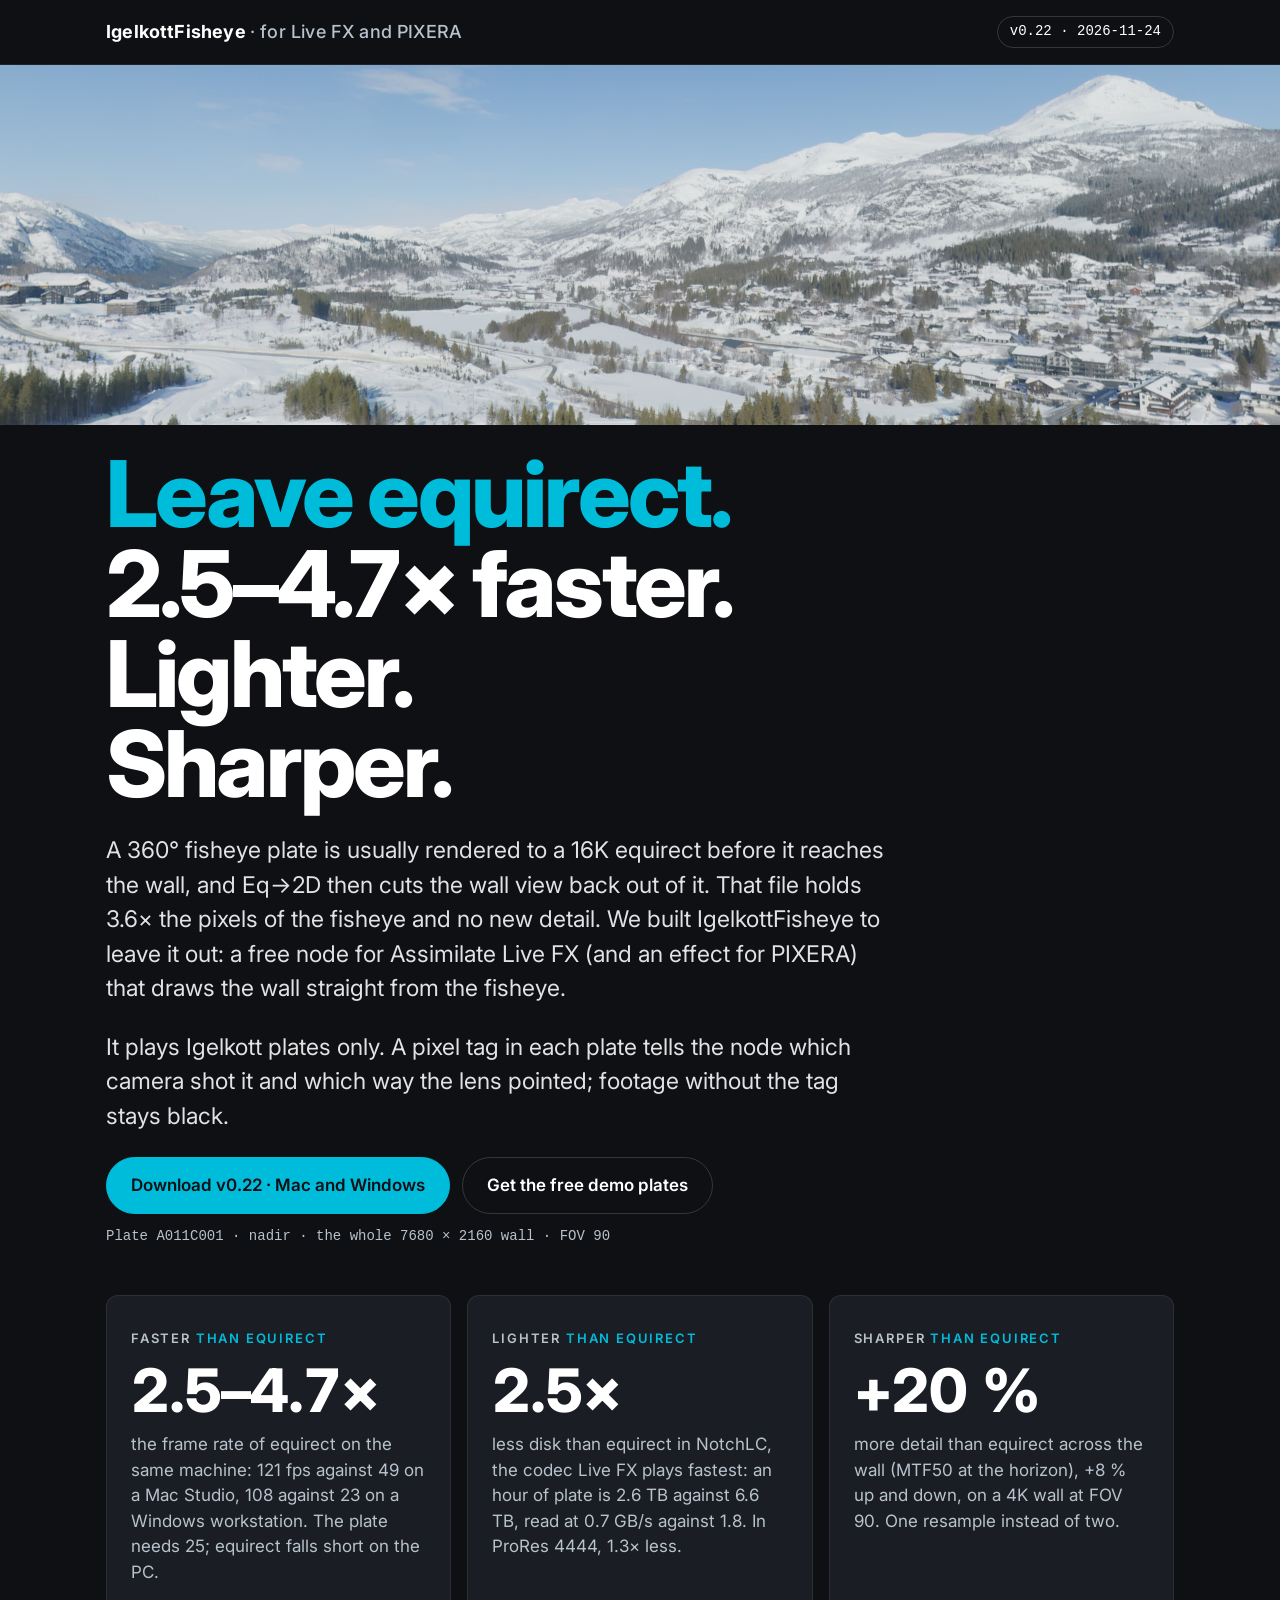
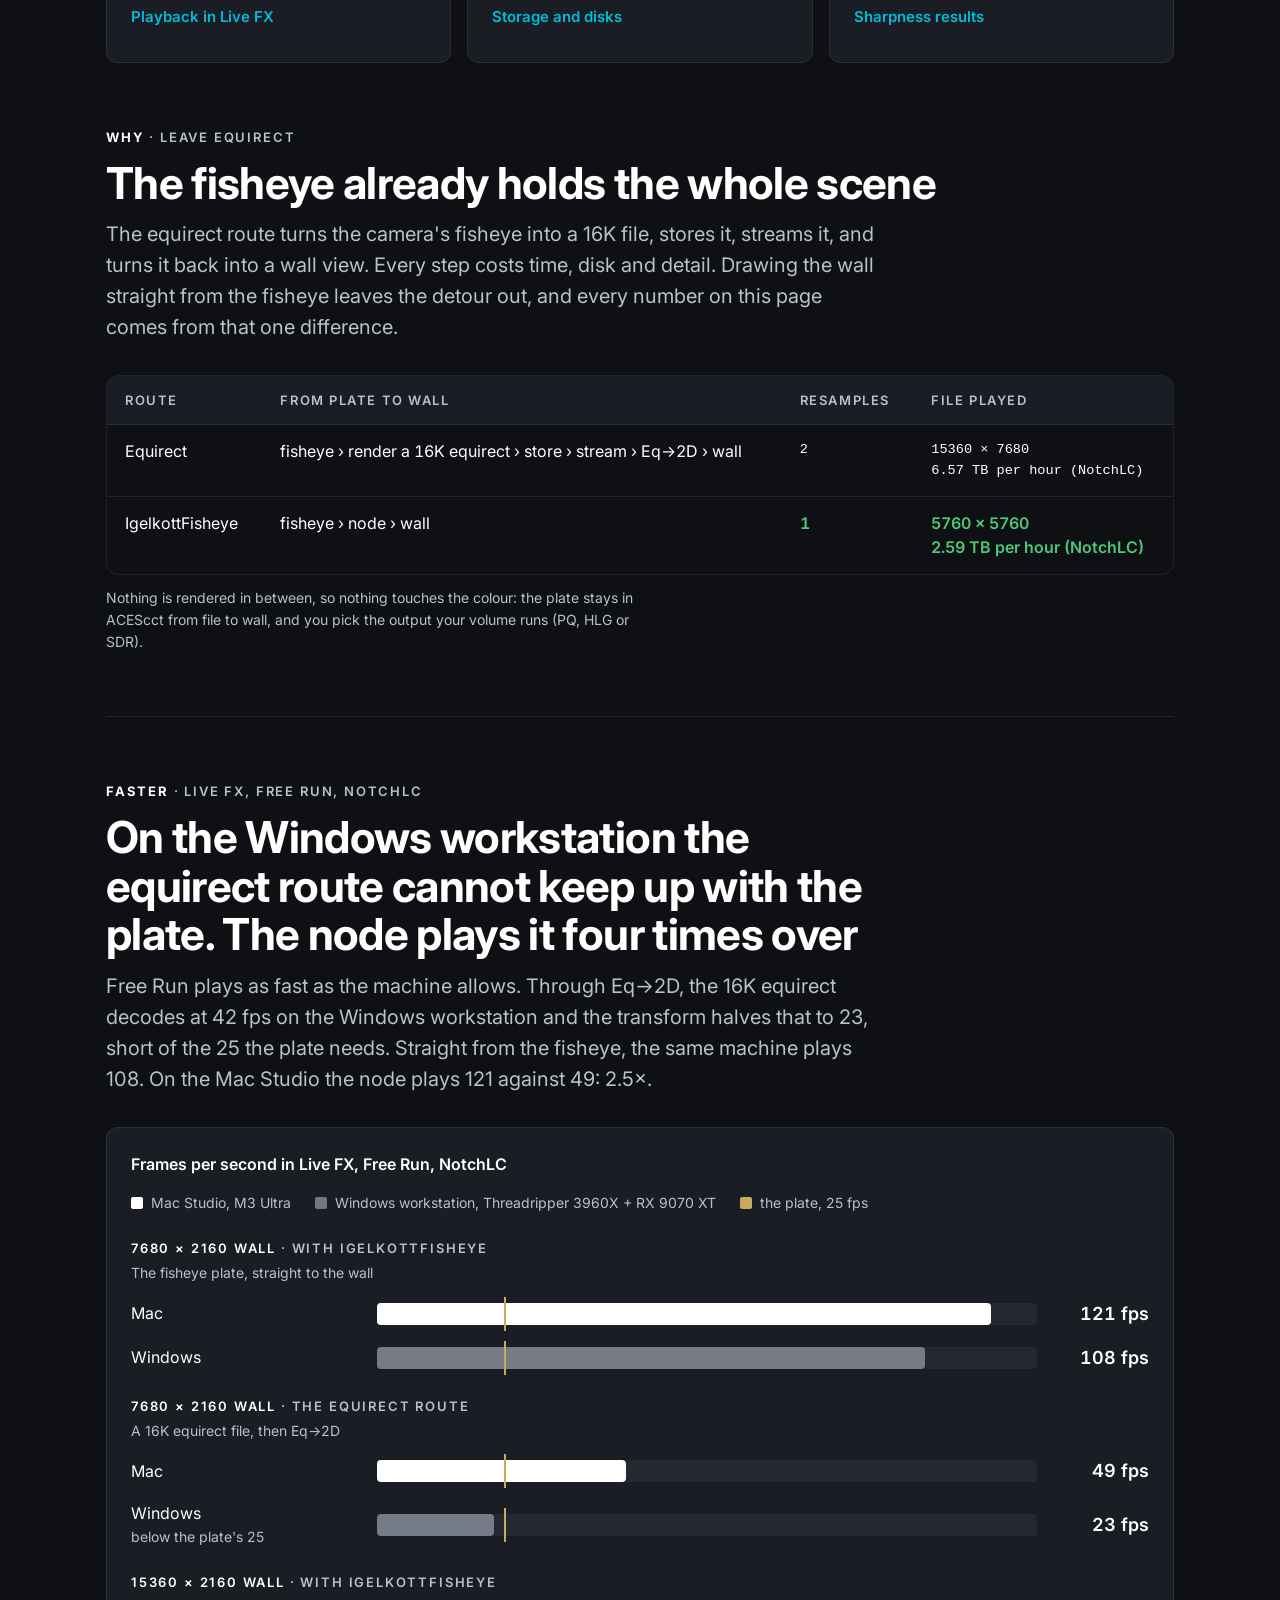
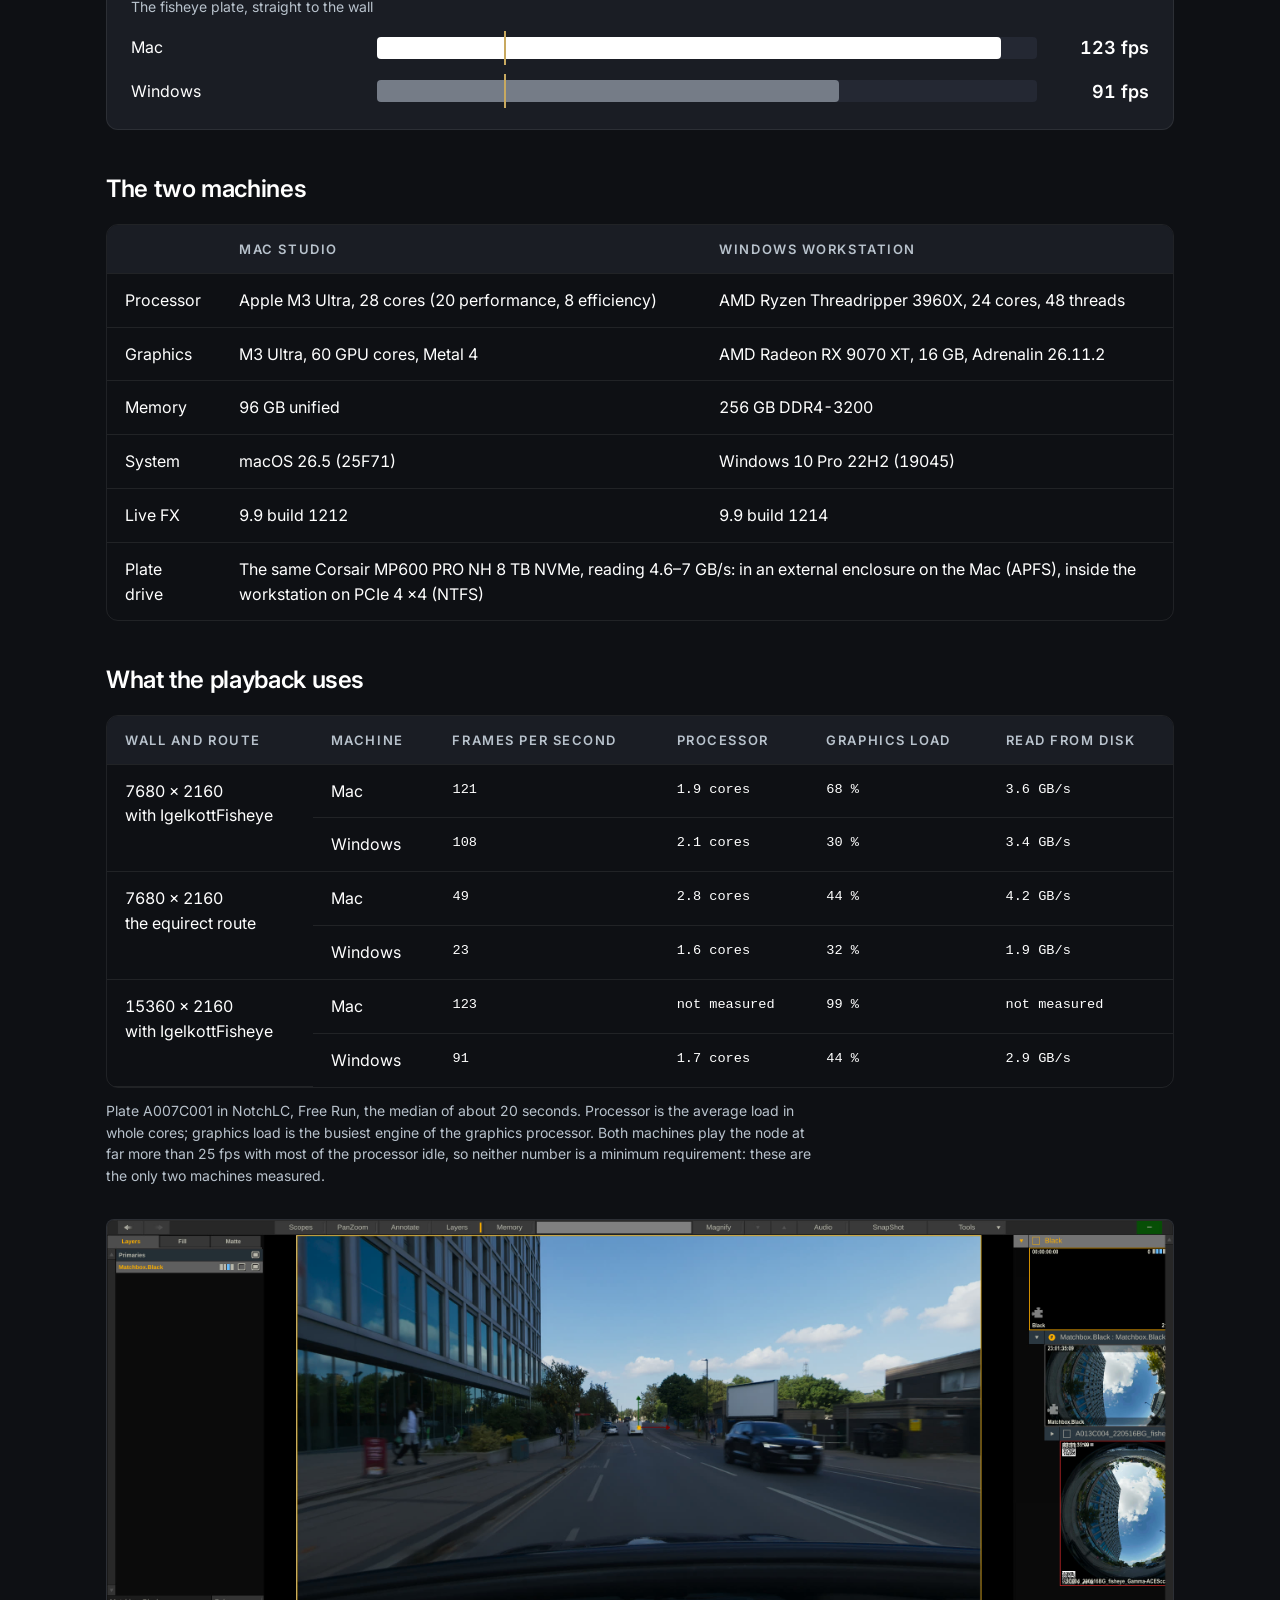
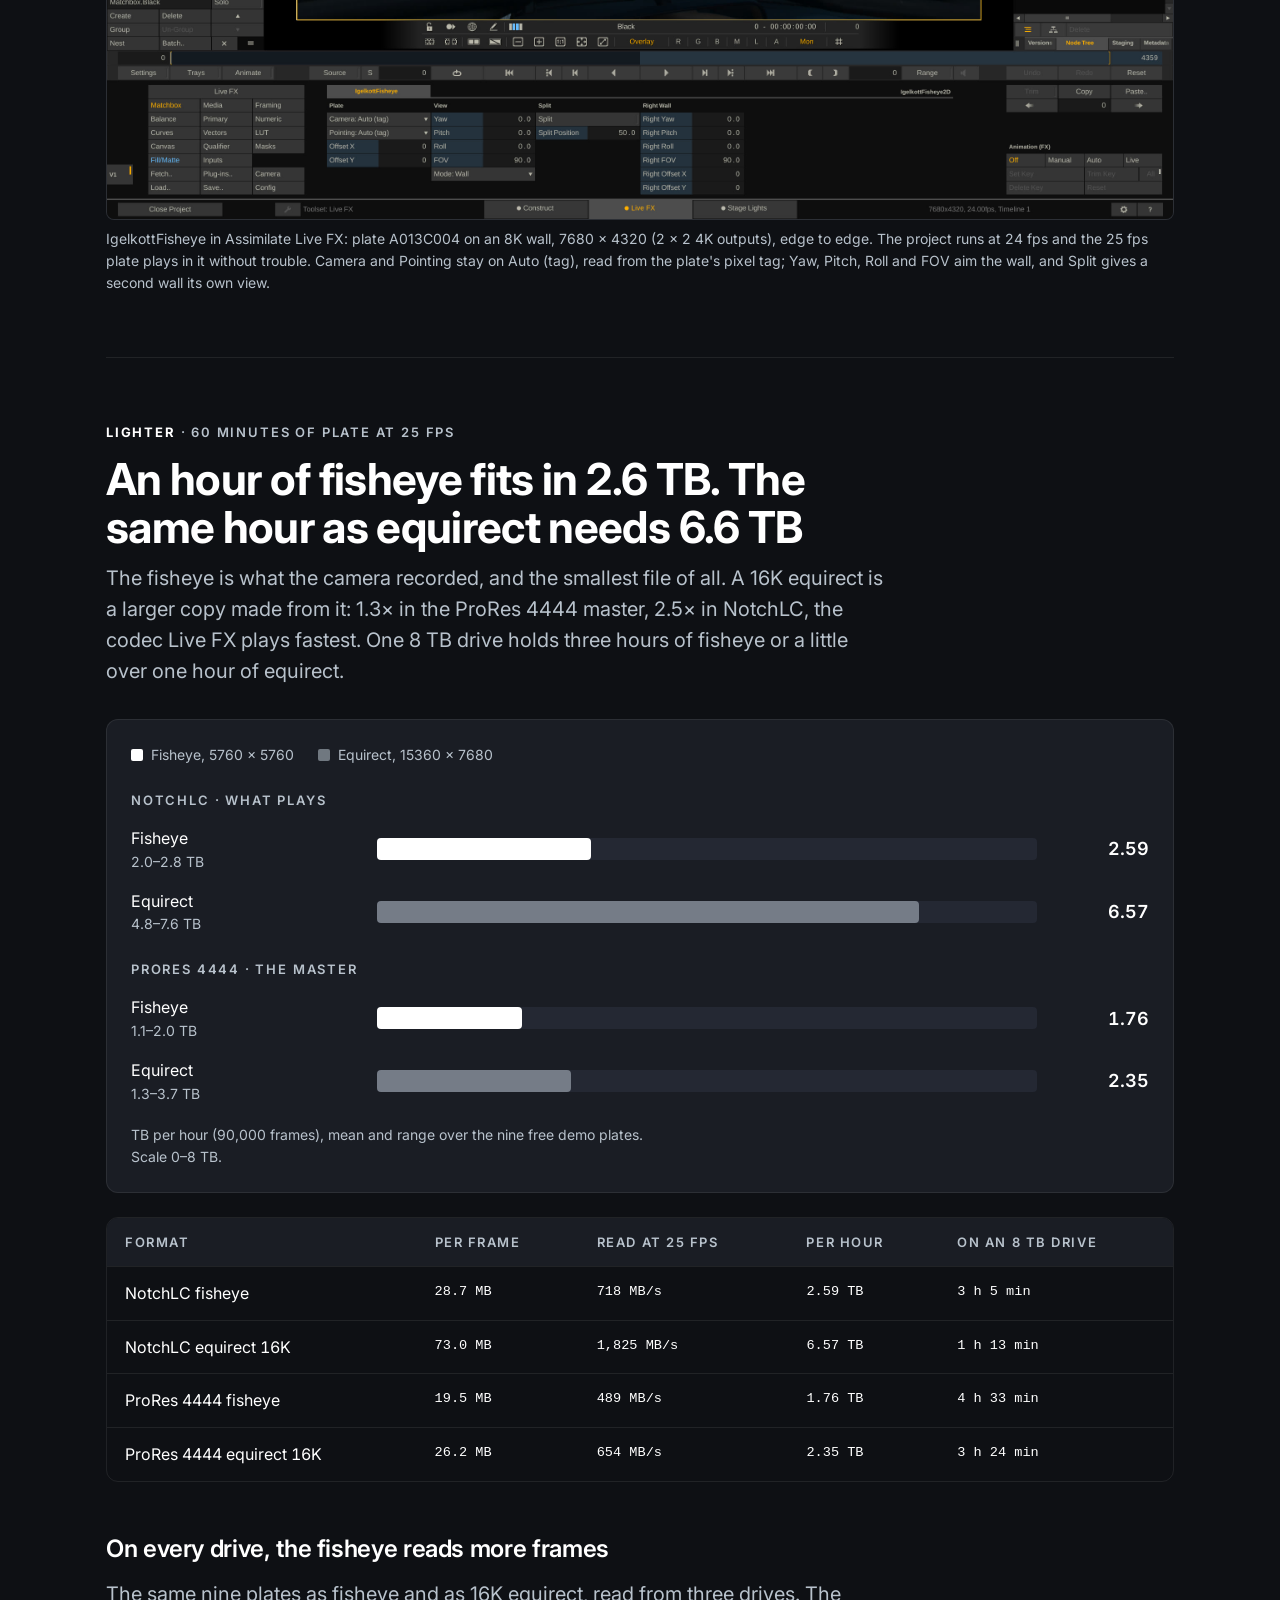
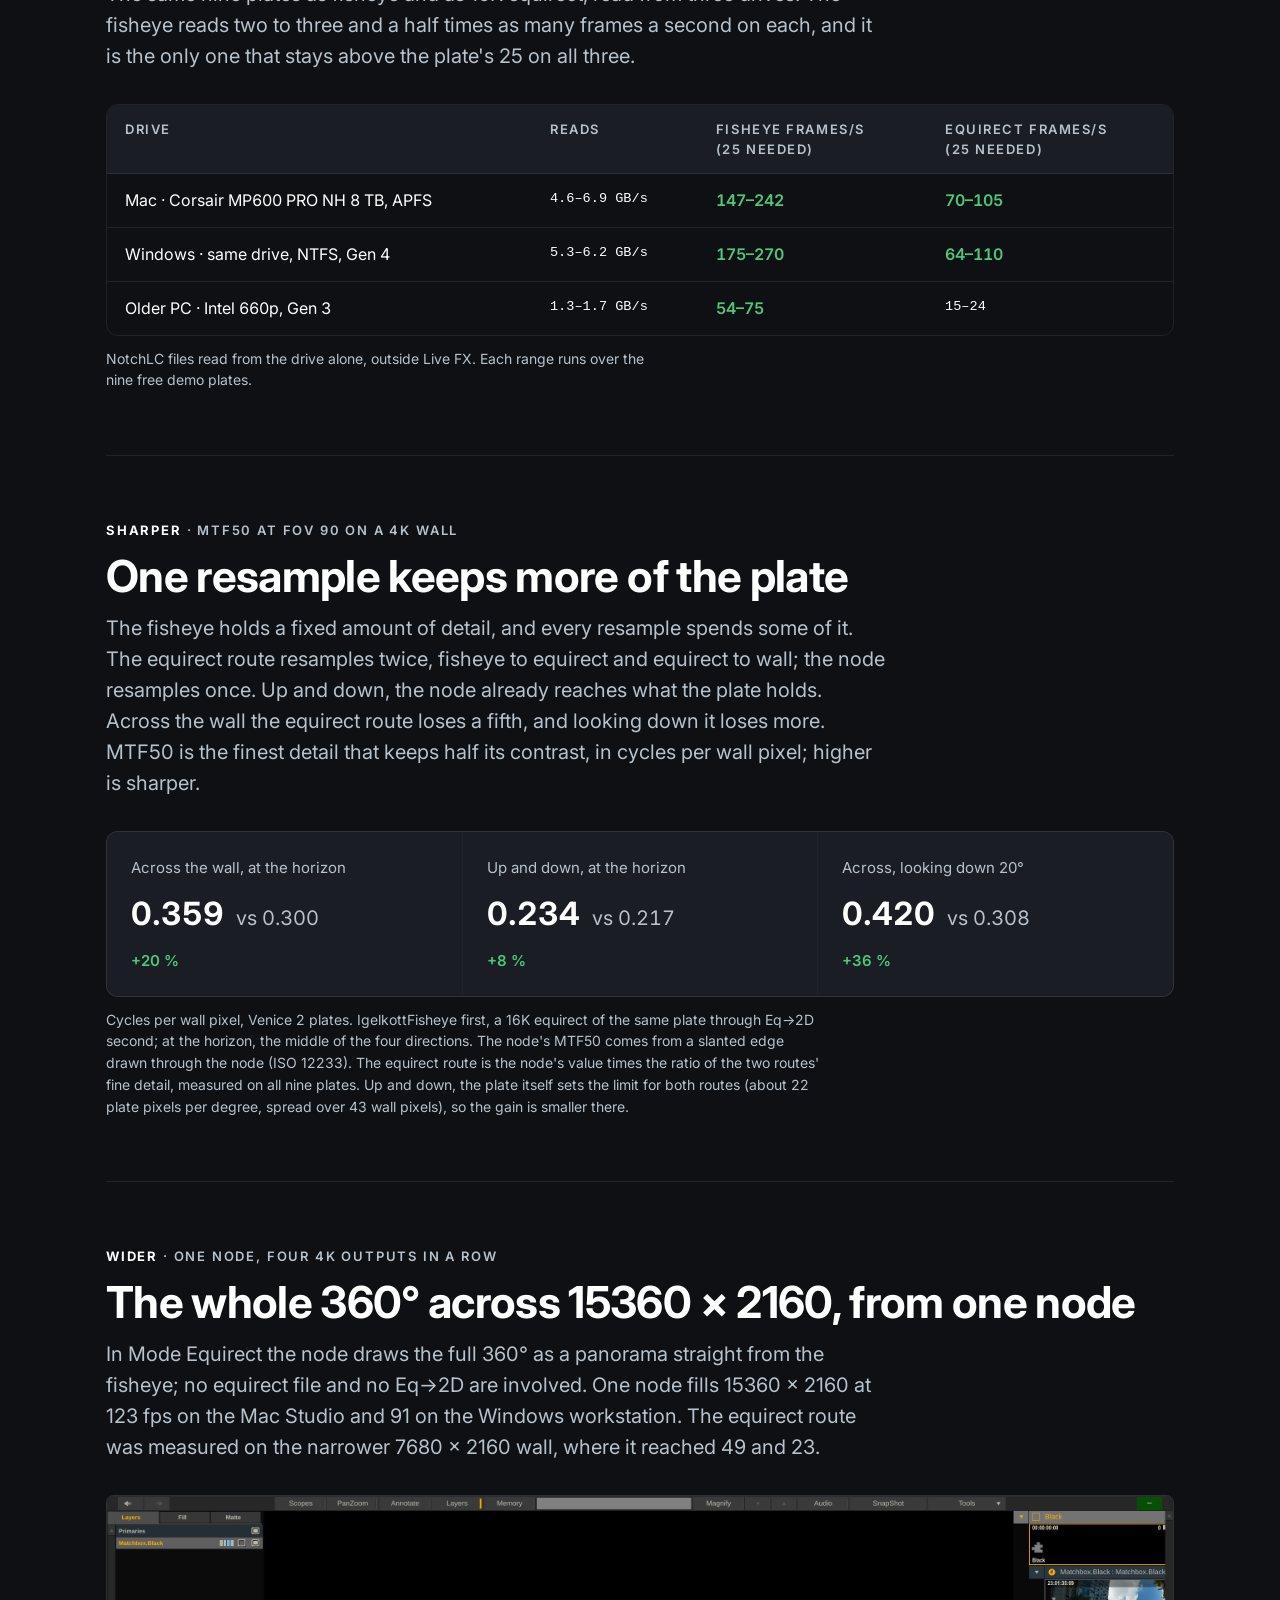
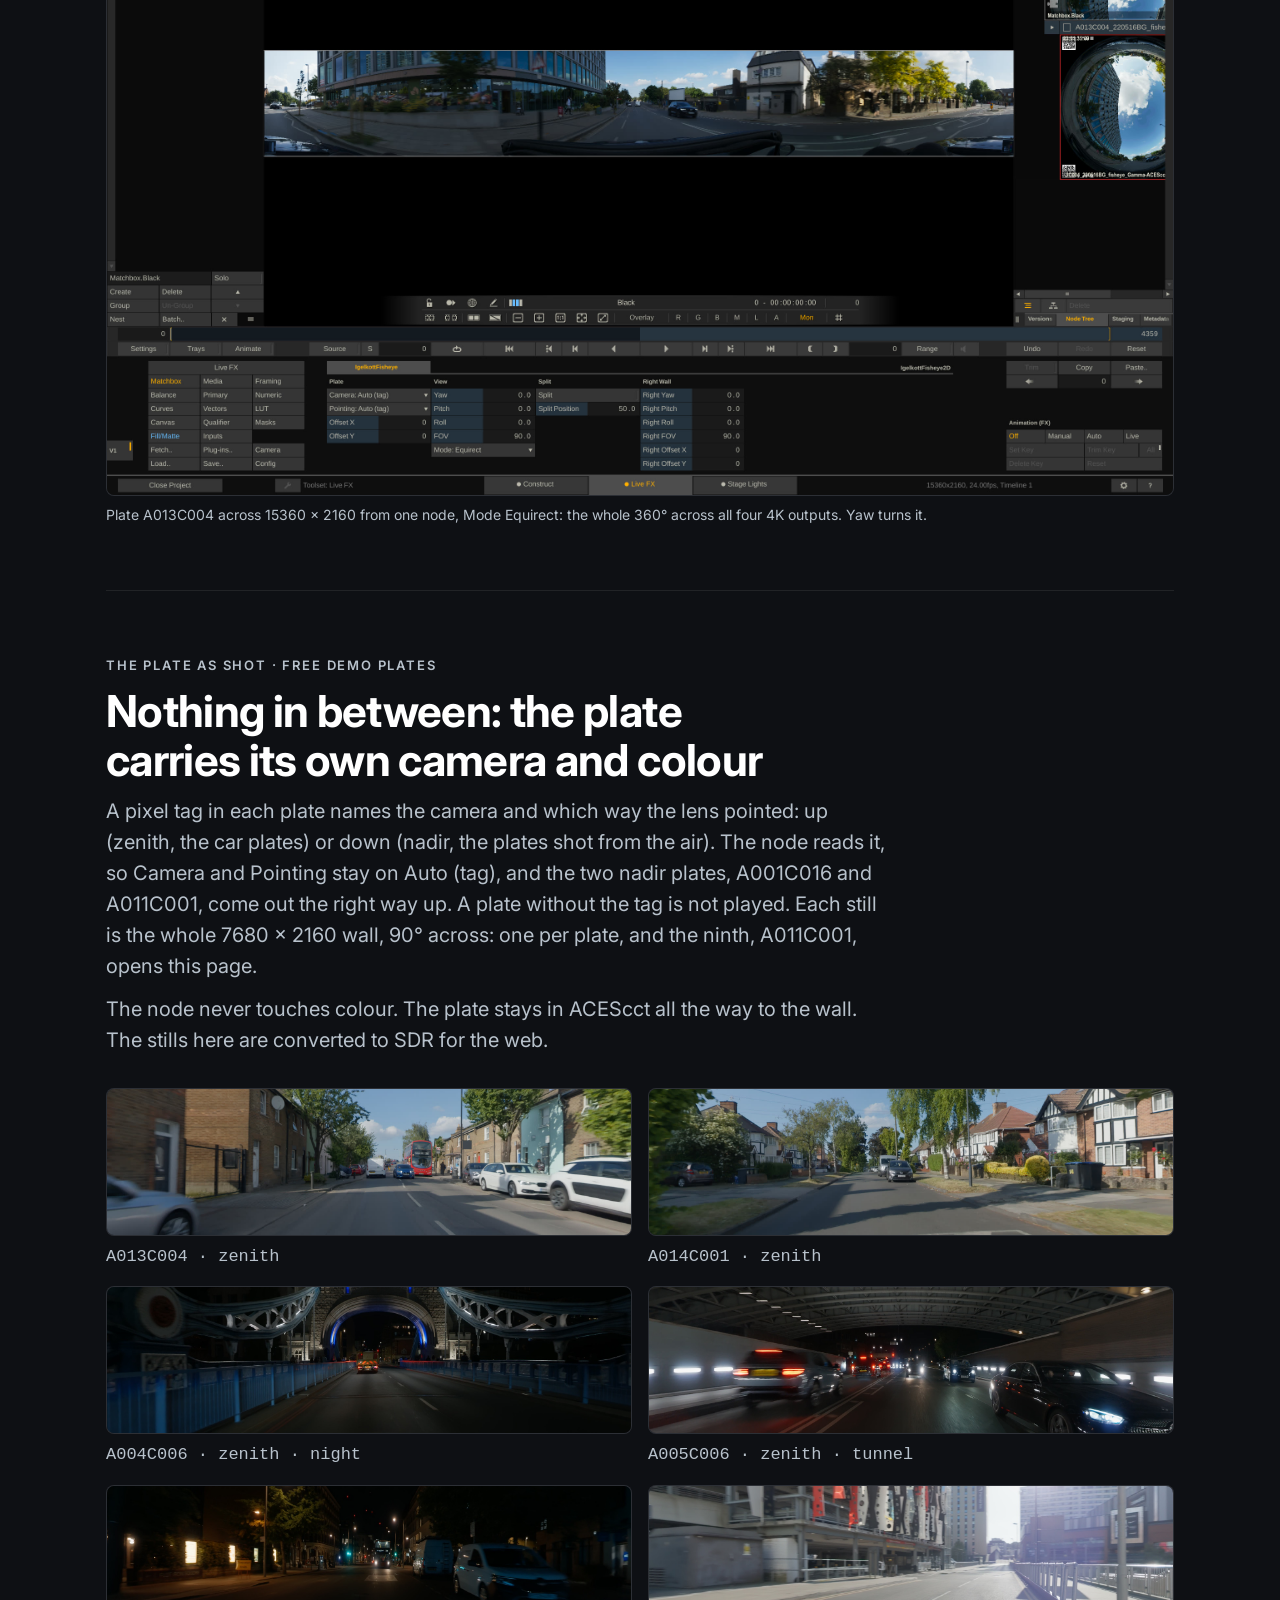
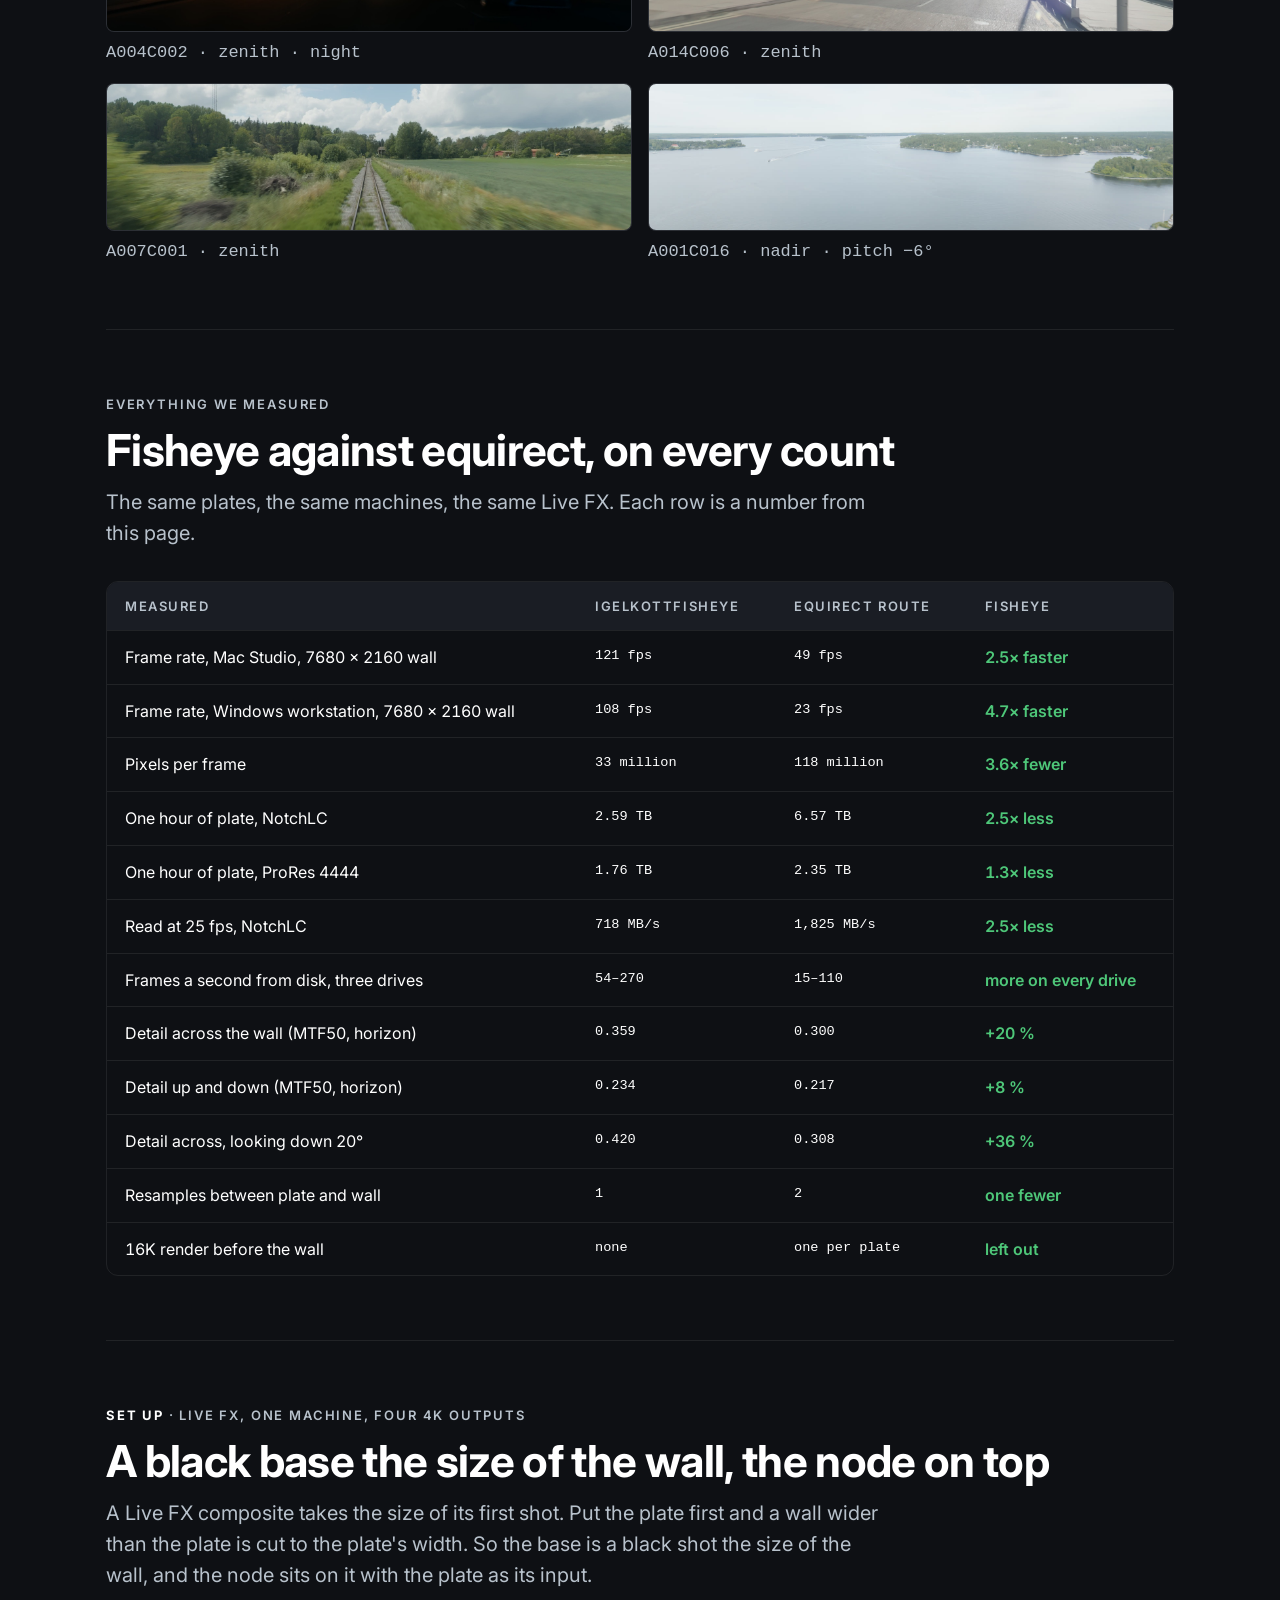
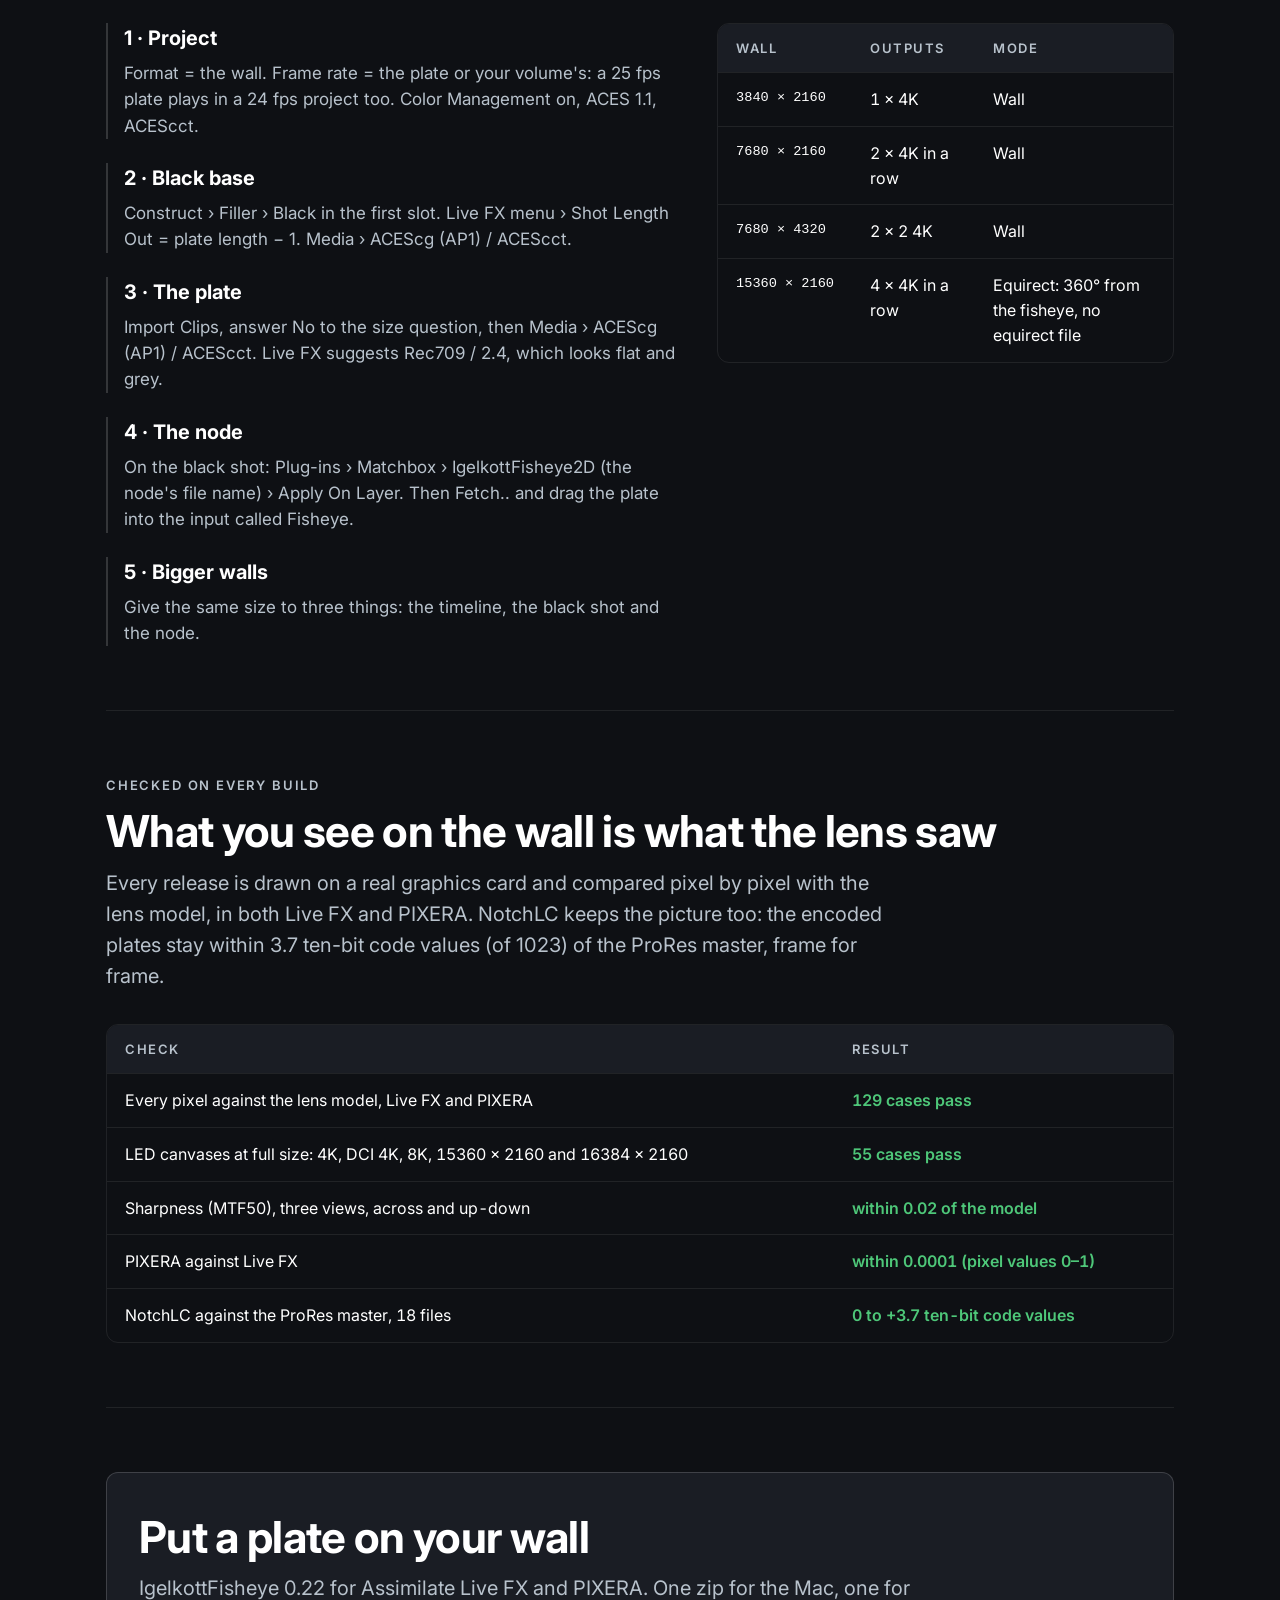
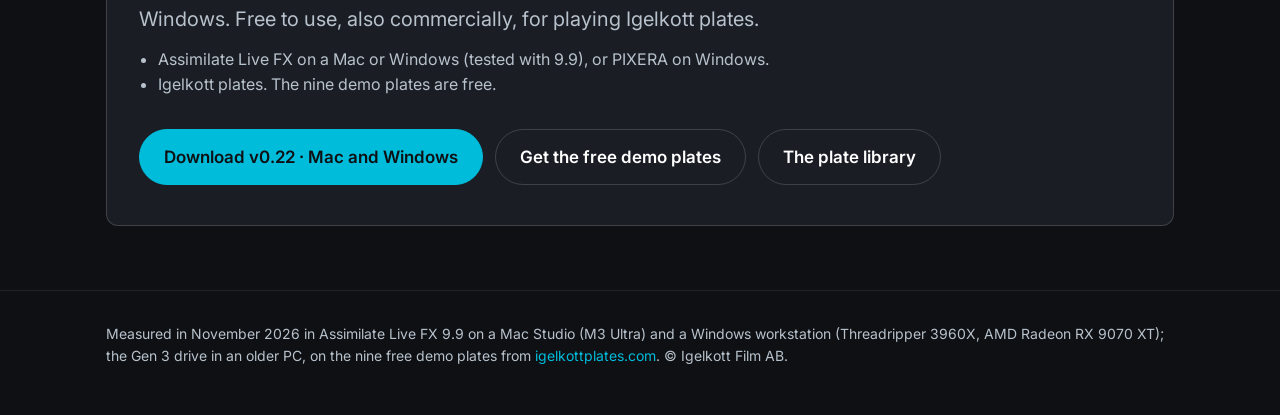
==== docs/index.html @ 6aed8335 "Product page: the two test machines and what the playback uses Co-Authored-By: Claude Opus 5.5 <nore" ====
<!doctype html>
<html lang="en">
<head>
<meta charset="utf-8">
<meta name="viewport" content="width=device-width, initial-scale=1">
<meta name="description" content="A 360° plate is usually rendered to a 16K equirect before it reaches the LED wall. IgelkottFisheye leaves the equirect out and plays Igelkott fisheye plates straight on the wall in Assimilate Live FX and PIXERA: 2.5–4.7× the frame rate, 2.5× less disk and sharper than the equirect route, measured on the same machines.">
<title>IgelkottFisheye on the Wall</title>
<link rel="stylesheet" href="https://fonts.googleapis.com/css2?family=Inter:wght@400;500;600;700;800&display=swap">
<link rel="stylesheet" href="igelkott.css">
<style>
/* Layout: a dark shop window. The plate fills the top, three claims follow, then one chapter per claim.
   Every value comes from IgelkottDesign (igelkott.css). The page is deliberately dark only, like the design. */
:root {
  color-scheme: dark;
  --bg: var(--igelkott-surface-0);
  --panel: var(--igelkott-surface-1);
  --panel-2: var(--igelkott-surface-2);
  --fg: var(--igelkott-text);
  --mute: var(--igelkott-text-mute);
  --line: var(--igelkott-border);
  --line-2: var(--igelkott-border-strong);
  --link: var(--igelkott-accent);
  --good: var(--igelkott-success);
  --warn: var(--igelkott-warning);
  --mark: var(--igelkott-marker);
  --font: var(--igelkott-font-brand);
  --mono: var(--igelkott-font-mono);
}
* { box-sizing: border-box; }
body { margin: 0; background: var(--bg); color: var(--fg); font-family: var(--font);
  font-size: var(--igelkott-storefront-fs-body); line-height: 1.55; -webkit-font-smoothing: antialiased; }
.wrap { max-width: 1100px; margin: 0 auto;
  padding-left: max(16px, env(safe-area-inset-left, 0px)); padding-right: max(16px, env(safe-area-inset-right, 0px)); }
a { color: var(--link); text-decoration: none; border-bottom: 1px solid transparent;
  transition: border-color var(--igelkott-duration-fast) var(--igelkott-ease); }
a:hover { border-bottom-color: var(--link); }
a:focus-visible { outline: none; box-shadow: var(--igelkott-focus-ring); border-radius: var(--igelkott-radius-sm); }
h1, h2, h3 { margin: 0; text-wrap: balance; font-weight: 700; letter-spacing: -0.015em; }
h2 { font-size: clamp(30px, 4vw, 44px); line-height: 1.1; }
h3 { font-size: var(--igelkott-storefront-fs-h3); font-weight: 600; }
p { margin: 0; color: var(--mute); max-width: 60ch; }
.mono { font-family: var(--mono); font-size: 0.85em; font-variant-numeric: tabular-nums; }
.nw { white-space: nowrap; }
.label { font-size: 13px; font-weight: 600; letter-spacing: 0.14em; text-transform: uppercase; color: var(--mute); }

/* top bar */
.top { border-bottom: 1px solid var(--line); }
.top .wrap { display: flex; align-items: center; justify-content: space-between; gap: var(--igelkott-space-4);
  padding-block: var(--igelkott-space-4); flex-wrap: wrap; }
.brand { font-weight: 700; font-size: 18px; letter-spacing: 0.01em; }
.brand span { color: var(--mute); font-weight: 500; }
.pill { font-family: var(--mono); font-size: 14px; color: var(--fg); border: 1px solid var(--line-2);
  border-radius: var(--igelkott-radius-pill); padding: 4px 12px; }

/* hero: the plate first, the claim on top of it */
.hero { position: relative; }
.hero img { display: block; width: 100%; height: auto; aspect-ratio: 32 / 9; background: var(--panel); }
.hero-copy { position: relative; margin-top: var(--igelkott-space-6); }
.hero-copy h1 { font-size: clamp(44px, 7.4vw, 92px); line-height: 0.98; font-weight: 800; letter-spacing: -0.03em; }
.hero-copy h1 span { display: block; }
.hero-copy h1 span.vs { color: var(--igelkott-accent); }
.claim .word em { font-style: normal; color: var(--igelkott-accent); }
.hero-copy .dek { margin-top: var(--igelkott-space-6); font-size: clamp(19px, 2vw, 23px); line-height: 1.5; color: var(--fg); max-width: 56ch; opacity: 0.88; }
.caption { margin-top: var(--igelkott-space-3); font-size: 14px; color: var(--mute); }

/* the three claims */
.claims { display: grid; grid-template-columns: repeat(3, minmax(0, 1fr)); gap: var(--igelkott-space-4); margin-top: var(--igelkott-space-12); }
.claim { background: var(--panel); border: 1px solid var(--line); border-radius: var(--igelkott-radius-lg);
  padding: var(--igelkott-space-8) var(--igelkott-space-6); display: flex; flex-direction: column; gap: var(--igelkott-space-3); min-width: 0; }
.claim .word { font-size: 13px; font-weight: 600; letter-spacing: 0.14em; text-transform: uppercase; color: var(--mute); }
.claim b { font-size: clamp(44px, 5vw, 60px); line-height: 1; font-weight: 800; letter-spacing: -0.02em; font-variant-numeric: tabular-nums; }
.claim p { font-size: 17px; line-height: 1.5; }
.claim a { font-size: 15px; font-weight: 600; margin-top: auto; padding-top: var(--igelkott-space-2); align-self: flex-start; }

section.block { padding-block: var(--igelkott-space-16); border-top: 1px solid var(--line); }
.first { border-top: 0 !important; }
.head { display: flex; flex-direction: column; gap: var(--igelkott-space-3); margin-bottom: var(--igelkott-space-8); }
.head .label b { color: var(--fg); }

/* bars */
.chart { background: var(--panel); border: 1px solid var(--line); border-radius: var(--igelkott-radius-lg);
  padding: var(--igelkott-space-6); display: flex; flex-direction: column; gap: var(--igelkott-space-4); }
.row { display: grid; grid-template-columns: 230px minmax(0, 1fr) 96px; gap: var(--igelkott-space-4); align-items: center; }
.row .n { font-size: 16px; color: var(--fg); }
.row .n span { display: block; color: var(--mute); font-size: 14px; }
.row .v { font-size: 18px; font-weight: 600; text-align: right; font-variant-numeric: tabular-nums; }
.track { position: relative; height: 22px; background: var(--panel-2); border-radius: var(--igelkott-radius-sm); }
.fill { position: absolute; left: 0; top: 0; bottom: 0; border-radius: var(--igelkott-radius-sm); background: var(--fg);
  transform-origin: left; animation: grow var(--igelkott-duration-slow) var(--igelkott-ease-out) both; }
.fill.alt { background: var(--mute); opacity: 0.55; }
.ref { position: absolute; top: -6px; bottom: -6px; width: 2px; background: var(--mark); }
.legend { display: flex; flex-wrap: wrap; gap: var(--igelkott-space-6); font-size: 14px; color: var(--mute); }
.legend i { display: inline-block; width: 12px; height: 12px; border-radius: 2px; margin-right: 8px; vertical-align: -1px; }
.group { font-size: 13px; font-weight: 600; letter-spacing: 0.14em; text-transform: uppercase; color: var(--mute);
  margin-top: var(--igelkott-space-2); }
.group b { color: var(--fg); font-weight: 600; }
.group span.sub { display: block; margin-top: 4px; font-size: 14px; font-weight: 400; letter-spacing: 0; text-transform: none; }
.chart .title { font-size: 16px; font-weight: 600; color: var(--fg); }
@keyframes grow { from { transform: scaleX(0); } to { transform: scaleX(1); } }

/* screenshots */
.shot { margin-top: var(--igelkott-space-8); }
figure { margin: 0; display: flex; flex-direction: column; gap: var(--igelkott-space-2); min-width: 0; }
figure img { width: 100%; height: auto; display: block; border-radius: var(--igelkott-radius-md); border: 1px solid var(--line); background: var(--panel); }
figcaption { font-size: 14px; color: var(--mute); }

/* gallery: the nine plates */
.gallery { display: grid; grid-template-columns: repeat(2, minmax(0, 1fr)); gap: var(--igelkott-space-4); }
.gallery figure img { aspect-ratio: 32 / 9; object-fit: cover; border-radius: var(--igelkott-radius-md);
  transition: transform var(--igelkott-duration-base) var(--igelkott-ease); }
.gallery figure:hover img { transform: scale(1.02); }

/* two columns */
.split { display: grid; grid-template-columns: minmax(0, 1.25fr) minmax(0, 1fr); gap: var(--igelkott-space-10); align-items: start; }
.points { display: flex; flex-direction: column; gap: var(--igelkott-space-6); }
.points div { display: flex; flex-direction: column; gap: 6px; padding-left: var(--igelkott-space-4); border-left: 2px solid var(--line-2); }
.points p { font-size: 17px; }

/* sharper: numbers only */
.pairs { display: grid; grid-template-columns: repeat(3, minmax(0, 1fr)); gap: 1px; background: var(--line);
  border: 1px solid var(--line); border-radius: var(--igelkott-radius-lg); overflow: hidden; }
.pair { background: var(--panel); padding: var(--igelkott-space-6); display: flex; flex-direction: column; gap: 10px; min-width: 0; }
.pair .what { font-size: 15px; color: var(--mute); }
.pair .nums { display: flex; align-items: baseline; gap: var(--igelkott-space-3); flex-wrap: wrap; }
.pair .nums b { font-size: 32px; font-weight: 700; font-variant-numeric: tabular-nums; }
.pair .nums s { text-decoration: none; font-size: 20px; color: var(--mute); font-variant-numeric: tabular-nums; }
.pair .gain { font-size: 15px; font-weight: 600; color: var(--good); }

svg text { fill: var(--mute); font-family: var(--font); font-size: 13px; }
.svgbox { background: var(--panel); border: 1px solid var(--line); border-radius: var(--igelkott-radius-lg); padding: var(--igelkott-space-4); }
.svgbox svg { width: 100%; height: auto; display: block; }

.subhead { font-size: var(--igelkott-storefront-fs-h3); margin: var(--igelkott-space-10) 0 var(--igelkott-space-4); }
/* facts tables */
.tablewrap { overflow-x: auto; border: 1px solid var(--line); border-radius: var(--igelkott-radius-lg); }
table { border-collapse: collapse; width: 100%; min-width: 560px; font-size: 16px; }
th, td { text-align: left; padding: 14px 18px; border-bottom: 1px solid var(--line); vertical-align: top; }
th { font-size: 13px; font-weight: 600; letter-spacing: 0.12em; text-transform: uppercase; color: var(--mute); background: var(--panel); }
td { color: var(--fg); font-variant-numeric: tabular-nums; }
td.mono, td.ok { white-space: nowrap; }
tr:last-child td { border-bottom: 0; }
td.ok { color: var(--good); font-weight: 600; }


.cta-box { background: var(--panel); border: 1px solid var(--line-2); border-radius: var(--igelkott-radius-lg);
  padding: var(--igelkott-space-10) var(--igelkott-space-8); display: flex; align-items: center; justify-content: space-between;
  gap: var(--igelkott-space-8); flex-wrap: wrap; }
.cta-box > div:first-child { display: flex; flex-direction: column; gap: var(--igelkott-space-3); min-width: 0; flex: 1 1 380px; }
.cta-actions { display: flex; gap: var(--igelkott-space-3); flex-wrap: wrap; }
.hero-copy .cta-actions { margin-top: var(--igelkott-space-6); }
.needs { margin: 0; padding-left: 1.2em; color: var(--mute); font-size: 16px; line-height: 1.55; }
.btn { display: inline-block; background: var(--link); color: var(--igelkott-on-accent); font-weight: 600; font-size: 17px;
  padding: 14px 24px; border-radius: var(--igelkott-radius-pill); border: 1px solid var(--link);
  transition: background var(--igelkott-duration-fast) var(--igelkott-ease); }
.btn:hover { background: var(--igelkott-accent-hover); border-color: var(--igelkott-accent-hover); }
.btn.ghost { background: transparent; color: var(--fg); border-color: var(--line-2); }
.btn.ghost:hover { background: var(--panel-2); border-color: var(--line-2); }
.stack { display: flex; flex-direction: column; gap: var(--igelkott-space-6); }

footer { border-top: 1px solid var(--line); padding-block: var(--igelkott-space-8) var(--igelkott-space-12); }
footer p { font-size: 14px; max-width: none; }

@media (max-width: 820px) {
  .claims, .pairs { grid-template-columns: minmax(0, 1fr); }
  .split { grid-template-columns: minmax(0, 1fr); }
  .gallery { grid-template-columns: minmax(0, 1fr); }
  .row { grid-template-columns: minmax(0, 1fr) 88px; }
  .row .n { grid-column: 1 / -1; }
}
@media (prefers-reduced-motion: reduce) { .fill { animation: none; } .gallery figure img { transition: none; } }
</style>
</head>
<body>
<header class="top">
  <div class="wrap">
    <div class="brand">IgelkottFisheye <span>· for Live FX and PIXERA</span></div>
    <div class="pill">v0.22 · 2026-11-24</div>
  </div>
</header>

<div class="hero">
  <img src="img/hero_A011C001.jpg" width="3840" height="1080" alt="Plate A011C001, shot from the air with the lens pointing down, on a whole 7680 × 2160 wall: a snowy mountain valley with a village in the middle, drawn by the node straight from the fisheye">
</div>
<div class="wrap hero-copy">
  <h1><span class="vs">Leave equirect.</span><span>2.5–4.7× faster.</span><span>Lighter.</span><span>Sharper.</span></h1>
  <p class="dek">A 360° fisheye plate is usually rendered to a 16K equirect before it reaches the wall, and <span class="nw">Eq-&gt;2D</span> then cuts the wall view back out of it. That file holds 3.6× the pixels of the fisheye and no new detail. We built IgelkottFisheye to leave it out: a free node for Assimilate Live FX (and an effect for PIXERA) that draws the wall straight from the fisheye.</p>
  <p class="dek">It plays Igelkott plates only. A pixel tag in each plate tells the node which camera shot it and which way the lens pointed; footage without the tag stays black.</p>
  <div class="cta-actions">
    <a class="btn" href="https://github.com/IgelkottPlates/IgelkottFisheye2D/releases/tag/v0.22">Download v0.22 · Mac and Windows</a>
    <a class="btn ghost" href="https://igelkottplates.com/?openDemo=1">Get the free demo plates</a>
  </div>
  <p class="caption mono">Plate A011C001 · nadir · the whole 7680 × 2160 wall · FOV 90</p>

  <div class="claims">
    <div class="claim">
      <span class="word">Faster <em>than equirect</em></span>
      <b>2.5–4.7×</b>
      <p>the frame rate of equirect on the same machine: 121 fps against 49 on a Mac Studio, 108 against 23 on a Windows workstation. The plate needs 25; equirect falls short on the PC.</p>
      <a href="#faster">Playback in Live FX</a>
    </div>
    <div class="claim">
      <span class="word">Lighter <em>than equirect</em></span>
      <b>2.5×</b>
      <p>less disk than equirect in NotchLC, the codec Live FX plays fastest: an hour of plate is 2.6 TB against 6.6 TB, read at 0.7 GB/s against 1.8. In ProRes 4444, 1.3× less.</p>
      <a href="#lighter">Storage and disks</a>
    </div>
    <div class="claim">
      <span class="word">Sharper <em>than equirect</em></span>
      <b>+20 %</b>
      <p>more detail than equirect across the wall (MTF50 at the horizon), +8 % up and down, on a 4K wall at FOV 90. One resample instead of two.</p>
      <a href="#sharper">Sharpness results</a>
    </div>
  </div>
</div>

<main class="wrap">

<section class="block first" id="why">
  <div class="head">
    <span class="label"><b>Why</b> · leave equirect</span>
    <h2>The fisheye already holds the whole scene</h2>
    <p>The equirect route turns the camera's fisheye into a 16K file, stores it, streams it, and turns it back into a wall view. Every step costs time, disk and detail. Drawing the wall straight from the fisheye leaves the detour out, and every number on this page comes from that one difference.</p>
  </div>
  <div class="tablewrap">
    <table>
      <tr><th>Route</th><th>From plate to wall</th><th>Resamples</th><th>File played</th></tr>
      <tr><td>Equirect</td><td>fisheye › render a 16K equirect › store › stream › <span class="nw">Eq-&gt;2D</span> › wall</td><td class="mono">2</td><td class="mono">15360 × 7680<br>6.57 TB per hour (NotchLC)</td></tr>
      <tr><td>IgelkottFisheye</td><td>fisheye › node › wall</td><td class="ok">1</td><td class="ok">5760 × 5760<br>2.59 TB per hour (NotchLC)</td></tr>
    </table>
  </div>
  <p class="caption" style="margin-top:12px">Nothing is rendered in between, so nothing touches the colour: the plate stays in ACEScct from file to wall, and you pick the output your volume runs (PQ, HLG or SDR).</p>
</section>

<section class="block" id="faster">
  <div class="head">
    <span class="label"><b>Faster</b> · Live FX, Free Run, NotchLC</span>
    <h2>On the Windows workstation the equirect route cannot keep up with the plate. The node plays it four times over</h2>
    <p>Free Run plays as fast as the machine allows. Through <span class="nw">Eq-&gt;2D</span>, the 16K equirect decodes at 42 fps on the Windows workstation and the transform halves that to 23, short of the 25 the plate needs. Straight from the fisheye, the same machine plays 108. On the Mac Studio the node plays 121 against 49: 2.5×.</p>
  </div>
  <div class="chart" role="img" aria-label="Frames per second in Live FX, Free Run, NotchLC. 7680 × 2160 wall, with IgelkottFisheye (the fisheye plate straight to the wall): Mac 121, Windows 108. The same wall the usual route (a 16K equirect file, then Eq->2D): Mac 49, Windows 23, below the plate's 25. 15360 × 2160 wall, with IgelkottFisheye: Mac 123, Windows 91.">
    <div class="title">Frames per second in Live FX, Free Run, NotchLC</div>
    <div class="legend"><span><i style="background:var(--fg)"></i>Mac Studio, M3 Ultra</span><span><i style="background:var(--mute);opacity:.55"></i>Windows workstation, Threadripper 3960X + RX 9070 XT</span><span><i style="background:var(--mark)"></i>the plate, 25 fps</span></div>
    <div class="group"><b>7680 × 2160 wall</b> · with IgelkottFisheye<span class="sub">The fisheye plate, straight to the wall</span></div>
    <div class="row"><div class="n">Mac</div><div class="track"><div class="fill" style="width:93%"></div><div class="ref" style="left:19.2%"></div></div><div class="v">121 fps</div></div>
    <div class="row"><div class="n">Windows</div><div class="track"><div class="fill alt" style="width:83%"></div><div class="ref" style="left:19.2%"></div></div><div class="v">108 fps</div></div>
    <div class="group"><b>7680 × 2160 wall</b> · the equirect route<span class="sub">A 16K equirect file, then <span class="nw">Eq-&gt;2D</span></span></div>
    <div class="row"><div class="n">Mac</div><div class="track"><div class="fill" style="width:37.7%"></div><div class="ref" style="left:19.2%"></div></div><div class="v">49 fps</div></div>
    <div class="row"><div class="n">Windows<span>below the plate's 25</span></div><div class="track"><div class="fill alt" style="width:17.7%"></div><div class="ref" style="left:19.2%"></div></div><div class="v">23 fps</div></div>
    <div class="group"><b>15360 × 2160 wall</b> · with IgelkottFisheye<span class="sub">The fisheye plate, straight to the wall</span></div>
    <div class="row"><div class="n">Mac</div><div class="track"><div class="fill" style="width:94.6%"></div><div class="ref" style="left:19.2%"></div></div><div class="v">123 fps</div></div>
    <div class="row"><div class="n">Windows</div><div class="track"><div class="fill alt" style="width:70%"></div><div class="ref" style="left:19.2%"></div></div><div class="v">91 fps</div></div>
  </div>
  <h3 class="subhead">The two machines</h3>
  <div class="tablewrap">
    <table>
      <tr><th></th><th>Mac Studio</th><th>Windows workstation</th></tr>
      <tr><td>Processor</td><td>Apple M3 Ultra, 28 cores (20 performance, 8 efficiency)</td><td>AMD Ryzen Threadripper 3960X, 24 cores, 48 threads</td></tr>
      <tr><td>Graphics</td><td>M3 Ultra, 60 GPU cores, Metal 4</td><td>AMD Radeon RX 9070 XT, 16 GB, Adrenalin 26.11.2</td></tr>
      <tr><td>Memory</td><td>96 GB unified</td><td>256 GB DDR4-3200</td></tr>
      <tr><td>System</td><td>macOS 26.5 (25F71)</td><td>Windows 10 Pro 22H2 (19045)</td></tr>
      <tr><td>Live FX</td><td>9.9 build 1212</td><td>9.9 build 1214</td></tr>
      <tr><td>Plate drive</td><td colspan="2">The same Corsair MP600 PRO NH 8 TB NVMe, reading 4.6–7 GB/s: in an external enclosure on the Mac (APFS), inside the workstation on PCIe 4 ×4 (NTFS)</td></tr>
    </table>
  </div>
  <h3 class="subhead">What the playback uses</h3>
  <div class="tablewrap">
    <table>
      <tr><th>Wall and route</th><th>Machine</th><th>Frames per second</th><th>Processor</th><th>Graphics load</th><th>Read from disk</th></tr>
      <tr><td rowspan="2">7680 × 2160<br>with IgelkottFisheye</td><td>Mac</td><td class="mono">121</td><td class="mono">1.9 cores</td><td class="mono">68 %</td><td class="mono">3.6 GB/s</td></tr>
      <tr><td>Windows</td><td class="mono">108</td><td class="mono">2.1 cores</td><td class="mono">30 %</td><td class="mono">3.4 GB/s</td></tr>
      <tr><td rowspan="2">7680 × 2160<br>the equirect route</td><td>Mac</td><td class="mono">49</td><td class="mono">2.8 cores</td><td class="mono">44 %</td><td class="mono">4.2 GB/s</td></tr>
      <tr><td>Windows</td><td class="mono">23</td><td class="mono">1.6 cores</td><td class="mono">32 %</td><td class="mono">1.9 GB/s</td></tr>
      <tr><td rowspan="2">15360 × 2160<br>with IgelkottFisheye</td><td>Mac</td><td class="mono">123</td><td class="mono">not measured</td><td class="mono">99 %</td><td class="mono">not measured</td></tr>
      <tr><td>Windows</td><td class="mono">91</td><td class="mono">1.7 cores</td><td class="mono">44 %</td><td class="mono">2.9 GB/s</td></tr>
    </table>
  </div>
  <p class="caption" style="margin-top:12px; max-width:80ch">Plate A007C001 in NotchLC, Free Run, the median of about 20 seconds. Processor is the average load in whole cores; graphics load is the busiest engine of the graphics processor. Both machines play the node at far more than 25 fps with most of the processor idle, so neither number is a minimum requirement: these are the only two machines measured.</p>
  <figure class="shot"><img src="img/livefx_wall_8k.jpg" width="2560" height="1440" alt="Assimilate Live FX with IgelkottFisheye: plate A013C004 on a whole 8K wall, 7680 × 4320, in a 24 fps project, and the node's panel" loading="lazy"><figcaption>IgelkottFisheye in Assimilate Live FX: plate A013C004 on an 8K wall, 7680 × 4320 (2 × 2 4K outputs), edge to edge. The project runs at 24 fps and the 25 fps plate plays in it without trouble. Camera and Pointing stay on Auto (tag), read from the plate's pixel tag; Yaw, Pitch, Roll and FOV aim the wall, and Split gives a second wall its own view.</figcaption></figure>
</section>

<section class="block" id="lighter">
  <div class="head">
    <span class="label"><b>Lighter</b> · 60 minutes of plate at 25 fps</span>
    <h2>An hour of fisheye fits in 2.6 TB. The same hour as equirect needs 6.6 TB</h2>
    <p>The fisheye is what the camera recorded, and the smallest file of all. A 16K equirect is a larger copy made from it: 1.3× in the ProRes 4444 master, 2.5× in NotchLC, the codec Live FX plays fastest. One 8 TB drive holds three hours of fisheye or a little over one hour of equirect.</p>
  </div>
  <div class="chart" role="img" aria-label="Terabytes per hour, mean of the nine free demo plates. NotchLC: fisheye 2.59, equirect 6.57. ProRes 4444: fisheye 1.76, equirect 2.35.">
    <div class="legend"><span><i style="background:var(--fg)"></i>Fisheye, 5760 × 5760</span><span><i style="background:var(--mute);opacity:.55"></i>Equirect, 15360 × 7680</span></div>
    <div class="group">NotchLC · what plays</div>
    <div class="row"><div class="n">Fisheye<span>2.0–2.8 TB</span></div><div class="track"><div class="fill" style="width:32.4%"></div></div><div class="v">2.59</div></div>
    <div class="row"><div class="n">Equirect<span>4.8–7.6 TB</span></div><div class="track"><div class="fill alt" style="width:82.1%"></div></div><div class="v">6.57</div></div>
    <div class="group">ProRes 4444 · the master</div>
    <div class="row"><div class="n">Fisheye<span>1.1–2.0 TB</span></div><div class="track"><div class="fill" style="width:22%"></div></div><div class="v">1.76</div></div>
    <div class="row"><div class="n">Equirect<span>1.3–3.7 TB</span></div><div class="track"><div class="fill alt" style="width:29.4%"></div></div><div class="v">2.35</div></div>
    <p class="caption" style="margin-top:4px">TB per hour (90,000 frames), mean and range over the nine free demo plates. Scale 0–8 TB.</p>
  </div>
  <div class="tablewrap" style="margin-top:var(--igelkott-space-6)">
    <table>
      <tr><th>Format</th><th>Per frame</th><th>Read at 25 fps</th><th>Per hour</th><th>On an 8 TB drive</th></tr>
      <tr><td>NotchLC fisheye</td><td class="mono">28.7 MB</td><td class="mono">718 MB/s</td><td class="mono">2.59 TB</td><td class="mono">3 h 5 min</td></tr>
      <tr><td>NotchLC equirect 16K</td><td class="mono">73.0 MB</td><td class="mono">1,825 MB/s</td><td class="mono">6.57 TB</td><td class="mono">1 h 13 min</td></tr>
      <tr><td>ProRes 4444 fisheye</td><td class="mono">19.5 MB</td><td class="mono">489 MB/s</td><td class="mono">1.76 TB</td><td class="mono">4 h 33 min</td></tr>
      <tr><td>ProRes 4444 equirect 16K</td><td class="mono">26.2 MB</td><td class="mono">654 MB/s</td><td class="mono">2.35 TB</td><td class="mono">3 h 24 min</td></tr>
    </table>
  </div>

  <div class="head" style="margin-top:var(--igelkott-space-12)">
    <h3>On every drive, the fisheye reads more frames</h3>
    <p>The same nine plates as fisheye and as 16K equirect, read from three drives. The fisheye reads two to three and a half times as many frames a second on each, and it is the only one that stays above the plate's 25 on all three.</p>
  </div>
  <div class="tablewrap">
    <table>
      <tr><th>Drive</th><th>Reads</th><th>Fisheye frames/s<br>(25 needed)</th><th>Equirect frames/s<br>(25 needed)</th></tr>
      <tr><td>Mac · Corsair MP600 PRO NH 8 TB, APFS</td><td class="mono">4.6–6.9 GB/s</td><td class="ok">147–242</td><td class="ok">70–105</td></tr>
      <tr><td>Windows · same drive, NTFS, Gen 4</td><td class="mono">5.3–6.2 GB/s</td><td class="ok">175–270</td><td class="ok">64–110</td></tr>
      <tr><td>Older PC · Intel 660p, Gen 3</td><td class="mono">1.3–1.7 GB/s</td><td class="ok">54–75</td><td class="mono">15–24</td></tr>
    </table>
  </div>
  <p class="caption" style="margin-top:12px">NotchLC files read from the drive alone, outside Live FX. Each range runs over the nine free demo plates.</p>
</section>

<section class="block" id="sharper">
  <div class="head">
    <span class="label"><b>Sharper</b> · MTF50 at FOV 90 on a 4K wall</span>
    <h2>One resample keeps more of the plate</h2>
    <p>The fisheye holds a fixed amount of detail, and every resample spends some of it. The equirect route resamples twice, fisheye to equirect and equirect to wall; the node resamples once. Up and down, the node already reaches what the plate holds. Across the wall the equirect route loses a fifth, and looking down it loses more. MTF50 is the finest detail that keeps half its contrast, in cycles per wall pixel; higher is sharper.</p>
  </div>
  <div class="pairs">
    <div class="pair"><span class="what">Across the wall, at the horizon</span><div class="nums"><b>0.359</b><s>vs 0.300</s></div><span class="gain">+20 %</span></div>
    <div class="pair"><span class="what">Up and down, at the horizon</span><div class="nums"><b>0.234</b><s>vs 0.217</s></div><span class="gain">+8 %</span></div>
    <div class="pair"><span class="what">Across, looking down 20°</span><div class="nums"><b>0.420</b><s>vs 0.308</s></div><span class="gain">+36 %</span></div>
  </div>
  <p class="caption" style="margin-top:12px; max-width:80ch">Cycles per wall pixel, Venice 2 plates. IgelkottFisheye first, a 16K equirect of the same plate through <span class="nw">Eq-&gt;2D</span> second; at the horizon, the middle of the four directions. The node's MTF50 comes from a slanted edge drawn through the node (ISO 12233). The equirect route is the node's value times the ratio of the two routes' fine detail, measured on all nine plates. Up and down, the plate itself sets the limit for both routes (about 22 plate pixels per degree, spread over 43 wall pixels), so the gain is smaller there.</p>
</section>

<section class="block" id="wide">
  <div class="head">
    <span class="label"><b>Wider</b> · one node, four 4K outputs in a row</span>
    <h2>The whole 360° across 15360 × 2160, from one node</h2>
    <p>In Mode Equirect the node draws the full 360° as a panorama straight from the fisheye; no equirect file and no <span class="nw">Eq-&gt;2D</span> are involved. One node fills 15360 × 2160 at 123 fps on the Mac Studio and 91 on the Windows workstation. The equirect route was measured on the narrower 7680 × 2160 wall, where it reached 49 and 23.</p>
  </div>
  <figure class="shot"><img src="img/livefx_wall_16x2k.jpg" width="2560" height="1440" alt="Live FX with IgelkottFisheye in Mode Equirect: the whole 360° of plate A013C004 across a 15360 × 2160 wall" loading="lazy"><figcaption>Plate A013C004 across 15360 × 2160 from one node, Mode Equirect: the whole 360° across all four 4K outputs. Yaw turns it.</figcaption></figure>
</section>

<section class="block">
  <div class="head">
    <span class="label">The plate as shot · free demo plates</span>
    <h2>Nothing in between: the plate carries its own camera and colour</h2>
    <p>A pixel tag in each plate names the camera and which way the lens pointed: up (zenith, the car plates) or down (nadir, the plates shot from the air). The node reads it, so Camera and Pointing stay on Auto (tag), and the two nadir plates, A001C016 and A011C001, come out the right way up. A plate without the tag is not played. Each still is the whole 7680 × 2160 wall, 90° across: one per plate, and the ninth, A011C001, opens this page.</p>
    <p>The node never touches colour. The plate stays in ACEScct all the way to the wall. The stills here are converted to SDR for the web.</p>
  </div>
  <div class="gallery">
    <figure><img src="img/g1_A013C004.jpg" width="1600" height="450" alt="A013C004: driving down a street of brick houses, a red double-decker bus ahead" loading="lazy"><figcaption class="mono">A013C004 · zenith</figcaption></figure>
    <figure><img src="img/g2_A014C001.jpg" width="1600" height="450" alt="A014C001: driving through a suburban street of houses" loading="lazy"><figcaption class="mono">A014C001 · zenith</figcaption></figure>
    <figure><img src="img/g3_A004C006.jpg" width="1600" height="450" alt="A004C006: driving across Tower Bridge at night, the lit arch ahead" loading="lazy"><figcaption class="mono">A004C006 · zenith · night</figcaption></figure>
    <figure><img src="img/g4_A005C006.jpg" width="1600" height="450" alt="A005C006: traffic in a lit road tunnel" loading="lazy"><figcaption class="mono">A005C006 · zenith · tunnel</figcaption></figure>
    <figure><img src="img/g5_A004C002.jpg" width="1600" height="450" alt="A004C002: a city street at night, cars parked along the kerb" loading="lazy"><figcaption class="mono">A004C002 · zenith · night</figcaption></figure>
    <figure><img src="img/g6_A014C006.jpg" width="1600" height="450" alt="A014C006: an empty city road past tall buildings in sunlight" loading="lazy"><figcaption class="mono">A014C006 · zenith</figcaption></figure>
    <figure><img src="img/g7_A007C001.jpg" width="1600" height="450" alt="A007C001: a railway line through green fields" loading="lazy"><figcaption class="mono">A007C001 · zenith</figcaption></figure>
    <figure><img src="img/g8_A001C016.jpg" width="1600" height="450" alt="A001C016: a wide fjord with islands, seen from the air" loading="lazy"><figcaption class="mono">A001C016 · nadir · pitch −6°</figcaption></figure>
  </div>
</section>

<section class="block" id="measured">
  <div class="head">
    <span class="label">Everything we measured</span>
    <h2>Fisheye against equirect, on every count</h2>
    <p>The same plates, the same machines, the same Live FX. Each row is a number from this page.</p>
  </div>
  <div class="tablewrap">
    <table>
      <tr><th>Measured</th><th>IgelkottFisheye</th><th>Equirect route</th><th>Fisheye</th></tr>
      <tr><td>Frame rate, Mac Studio, 7680 × 2160 wall</td><td class="mono">121 fps</td><td class="mono">49 fps</td><td class="ok">2.5× faster</td></tr>
      <tr><td>Frame rate, Windows workstation, 7680 × 2160 wall</td><td class="mono">108 fps</td><td class="mono">23 fps</td><td class="ok">4.7× faster</td></tr>
      <tr><td>Pixels per frame</td><td class="mono">33 million</td><td class="mono">118 million</td><td class="ok">3.6× fewer</td></tr>
      <tr><td>One hour of plate, NotchLC</td><td class="mono">2.59 TB</td><td class="mono">6.57 TB</td><td class="ok">2.5× less</td></tr>
      <tr><td>One hour of plate, ProRes 4444</td><td class="mono">1.76 TB</td><td class="mono">2.35 TB</td><td class="ok">1.3× less</td></tr>
      <tr><td>Read at 25 fps, NotchLC</td><td class="mono">718 MB/s</td><td class="mono">1,825 MB/s</td><td class="ok">2.5× less</td></tr>
      <tr><td>Frames a second from disk, three drives</td><td class="mono">54–270</td><td class="mono">15–110</td><td class="ok">more on every drive</td></tr>
      <tr><td>Detail across the wall (MTF50, horizon)</td><td class="mono">0.359</td><td class="mono">0.300</td><td class="ok">+20 %</td></tr>
      <tr><td>Detail up and down (MTF50, horizon)</td><td class="mono">0.234</td><td class="mono">0.217</td><td class="ok">+8 %</td></tr>
      <tr><td>Detail across, looking down 20°</td><td class="mono">0.420</td><td class="mono">0.308</td><td class="ok">+36 %</td></tr>
      <tr><td>Resamples between plate and wall</td><td class="mono">1</td><td class="mono">2</td><td class="ok">one fewer</td></tr>
      <tr><td>16K render before the wall</td><td class="mono">none</td><td class="mono">one per plate</td><td class="ok">left out</td></tr>
    </table>
  </div>
</section>

<section class="block" id="setup">
  <div class="head">
    <span class="label"><b>Set up</b> · Live FX, one machine, four 4K outputs</span>
    <h2>A black base the size of the wall, the node on top</h2>
    <p>A Live FX composite takes the size of its first shot. Put the plate first and a wall wider than the plate is cut to the plate's width. So the base is a black shot the size of the wall, and the node sits on it with the plate as its input.</p>
  </div>
  <div class="split">
    <div class="points">
      <div><b>1 · Project</b><p>Format = the wall. Frame rate = the plate or your volume's: a 25 fps plate plays in a 24 fps project too. Color Management on, ACES 1.1, ACEScct.</p></div>
      <div><b>2 · Black base</b><p>Construct › Filler › Black in the first slot. Live FX menu › Shot Length Out = plate length − 1. Media › ACEScg (AP1) / ACEScct.</p></div>
      <div><b>3 · The plate</b><p>Import Clips, answer No to the size question, then Media › ACEScg (AP1) / ACEScct. Live FX suggests Rec709 / 2.4, which looks flat and grey.</p></div>
      <div><b>4 · The node</b><p>On the black shot: Plug-ins › Matchbox › IgelkottFisheye2D (the node's file name) › Apply On Layer. Then Fetch.. and drag the plate into the input called Fisheye.</p></div>
      <div><b>5 · Bigger walls</b><p>Give the same size to three things: the timeline, the black shot and the node.</p></div>
    </div>
    <div class="tablewrap">
      <table style="min-width:0">
        <tr><th>Wall</th><th>Outputs</th><th>Mode</th></tr>
        <tr><td class="mono">3840 × 2160</td><td>1 × 4K</td><td>Wall</td></tr>
        <tr><td class="mono">7680 × 2160</td><td>2 × 4K in a row</td><td>Wall</td></tr>
        <tr><td class="mono">7680 × 4320</td><td>2 × 2 4K</td><td>Wall</td></tr>
        <tr><td class="mono">15360 × 2160</td><td>4 × 4K in a row</td><td>Equirect: 360° from the fisheye, no equirect file</td></tr>
      </table>
    </div>
  </div>
</section>

<section class="block">
  <div class="head">
    <span class="label">Checked on every build</span>
    <h2>What you see on the wall is what the lens saw</h2>
    <p>Every release is drawn on a real graphics card and compared pixel by pixel with the lens model, in both Live FX and PIXERA. NotchLC keeps the picture too: the encoded plates stay within 3.7 ten-bit code values (of 1023) of the ProRes master, frame for frame.</p>
  </div>
  <div class="tablewrap">
      <table style="min-width:0">
        <tr><th>Check</th><th>Result</th></tr>
        <tr><td>Every pixel against the lens model, Live FX and PIXERA</td><td class="ok">129 cases pass</td></tr>
        <tr><td>LED canvases at full size: 4K, DCI 4K, 8K, 15360 × 2160 and 16384 × 2160</td><td class="ok">55 cases pass</td></tr>
        <tr><td>Sharpness (MTF50), three views, across and up-down</td><td class="ok">within 0.02 of the model</td></tr>
        <tr><td>PIXERA against Live FX</td><td class="ok">within 0.0001 (pixel values 0–1)</td></tr>
        <tr><td>NotchLC against the ProRes master, 18 files</td><td class="ok">0 to +3.7 ten-bit code values</td></tr>
      </table>
    </div>
</section>

<section class="block cta">
  <div class="cta-box">
    <div>
      <h2>Put a plate on your wall</h2>
      <p>IgelkottFisheye 0.22 for Assimilate Live FX and PIXERA. One zip for the Mac, one for Windows. Free to use, also commercially, for playing Igelkott plates.</p>
      <ul class="needs">
        <li>Assimilate Live FX on a Mac or Windows (tested with 9.9), or PIXERA on Windows.</li>
        <li>Igelkott plates. The nine demo plates are free.</li>
      </ul>
    </div>
    <div class="cta-actions">
      <a class="btn" href="https://github.com/IgelkottPlates/IgelkottFisheye2D/releases/tag/v0.22">Download v0.22 · Mac and Windows</a>
      <a class="btn ghost" href="https://igelkottplates.com/?openDemo=1">Get the free demo plates</a>
      <a class="btn ghost" href="https://igelkottplates.com">The plate library</a>
    </div>
  </div>
</section>

</main>

<footer>
  <div class="wrap">
    <p>Measured in November 2026 in Assimilate Live FX 9.9 on a Mac Studio (M3 Ultra) and a Windows workstation (Threadripper 3960X, AMD Radeon RX 9070 XT); the Gen 3 drive in an older PC, on the nine free demo plates from <a href="https://igelkottplates.com">igelkottplates.com</a>. © Igelkott Film AB.</p>
  </div>
</footer>
</body>
</html>
---- docs/igelkott.css ----
/* Generated by IgelkottDesign/tools/build_tokens.py from tokens/tokens.json.
   Version 0.2.0. Do not edit here. */

:root {
  color-scheme: dark;
  --igelkott-surface-0: #0E1014;
  --igelkott-surface-1: #1A1D24;
  --igelkott-surface-2: #242833;
  --igelkott-surface-3: #2C313D;
  --igelkott-text: #FFFFFF;
  --igelkott-text-mute: #B8C2CC;
  --igelkott-text-dim: rgba(255,255,255,0.65);
  --igelkott-border: rgba(255,255,255,0.08);
  --igelkott-border-strong: rgba(255,255,255,0.16);
  --igelkott-accent: #00BCDB;
  --igelkott-accent-hover: #00A8C4;
  --igelkott-accent-press: #008FAA;
  --igelkott-accent-glow: rgba(0,188,219,0.35);
  --igelkott-on-accent: #0E1014;
  --igelkott-success: #4EC779;
  --igelkott-warning: #FACC15;
  --igelkott-error: #EF4444;
  --igelkott-marker: #C8A960;
  --igelkott-part-a: #00BCDB;
  --igelkott-part-b: #F5A524;
  --igelkott-part-c: #A78BFA;
  --igelkott-part-d: #4ADE80;
  --igelkott-part-e: #F472B6;
  --igelkott-part-f: #FB923C;
  --igelkott-email-frame: #0A0C0F;
  --igelkott-email-surface: #1A1D24;
  --igelkott-email-heading: #F2F4F6;
  --igelkott-email-body: #B8C2CC;
  --igelkott-email-line: #242833;
  --igelkott-email-dim: #AFB0B2;
  --igelkott-font-brand: 'Inter', 'Helvetica Neue', Helvetica, Arial, sans-serif;
  --igelkott-font-tool: 'Inter', -apple-system, system-ui, sans-serif;
  --igelkott-font-mono: 'SF Mono', ui-monospace, Menlo, Consolas, monospace;
  --igelkott-storefront-fs-body: 20px;
  --igelkott-storefront-fs-small: 20px;
  --igelkott-storefront-fs-h3: 24px;
  --igelkott-storefront-fs-h2: 28px;
  --igelkott-storefront-fs-h1: 32px;
  --igelkott-storefront-fs-display: 40px;
  --igelkott-tool-fs-body: 14px;
  --igelkott-tool-fs-small: 12px;
  --igelkott-tool-fs-h3: 16px;
  --igelkott-tool-fs-h2: 20px;
  --igelkott-tool-fs-h1: 24px;
  --igelkott-tool-fs-display: 32px;
  --igelkott-space-1: 4px;
  --igelkott-space-2: 8px;
  --igelkott-space-3: 12px;
  --igelkott-space-4: 16px;
  --igelkott-space-5: 20px;
  --igelkott-space-6: 24px;
  --igelkott-space-8: 32px;
  --igelkott-space-10: 40px;
  --igelkott-space-12: 48px;
  --igelkott-space-16: 64px;
  --igelkott-radius-sm: 4px;
  --igelkott-radius-md: 8px;
  --igelkott-radius-lg: 12px;
  --igelkott-radius-pill: 9999px;
  --igelkott-duration-fast: 150ms;
  --igelkott-duration-base: 250ms;
  --igelkott-duration-slow: 400ms;
  --igelkott-ease: cubic-bezier(0.2, 0.8, 0.2, 1);
  --igelkott-ease-out: cubic-bezier(0.16, 1, 0.3, 1);
  --igelkott-focus-ring: 0 0 0 3px var(--igelkott-accent-glow);
}

@media (prefers-reduced-motion: reduce) {
  :root {
    --igelkott-duration-fast: 0ms;
    --igelkott-duration-base: 0ms;
    --igelkott-duration-slow: 0ms;
  }
}
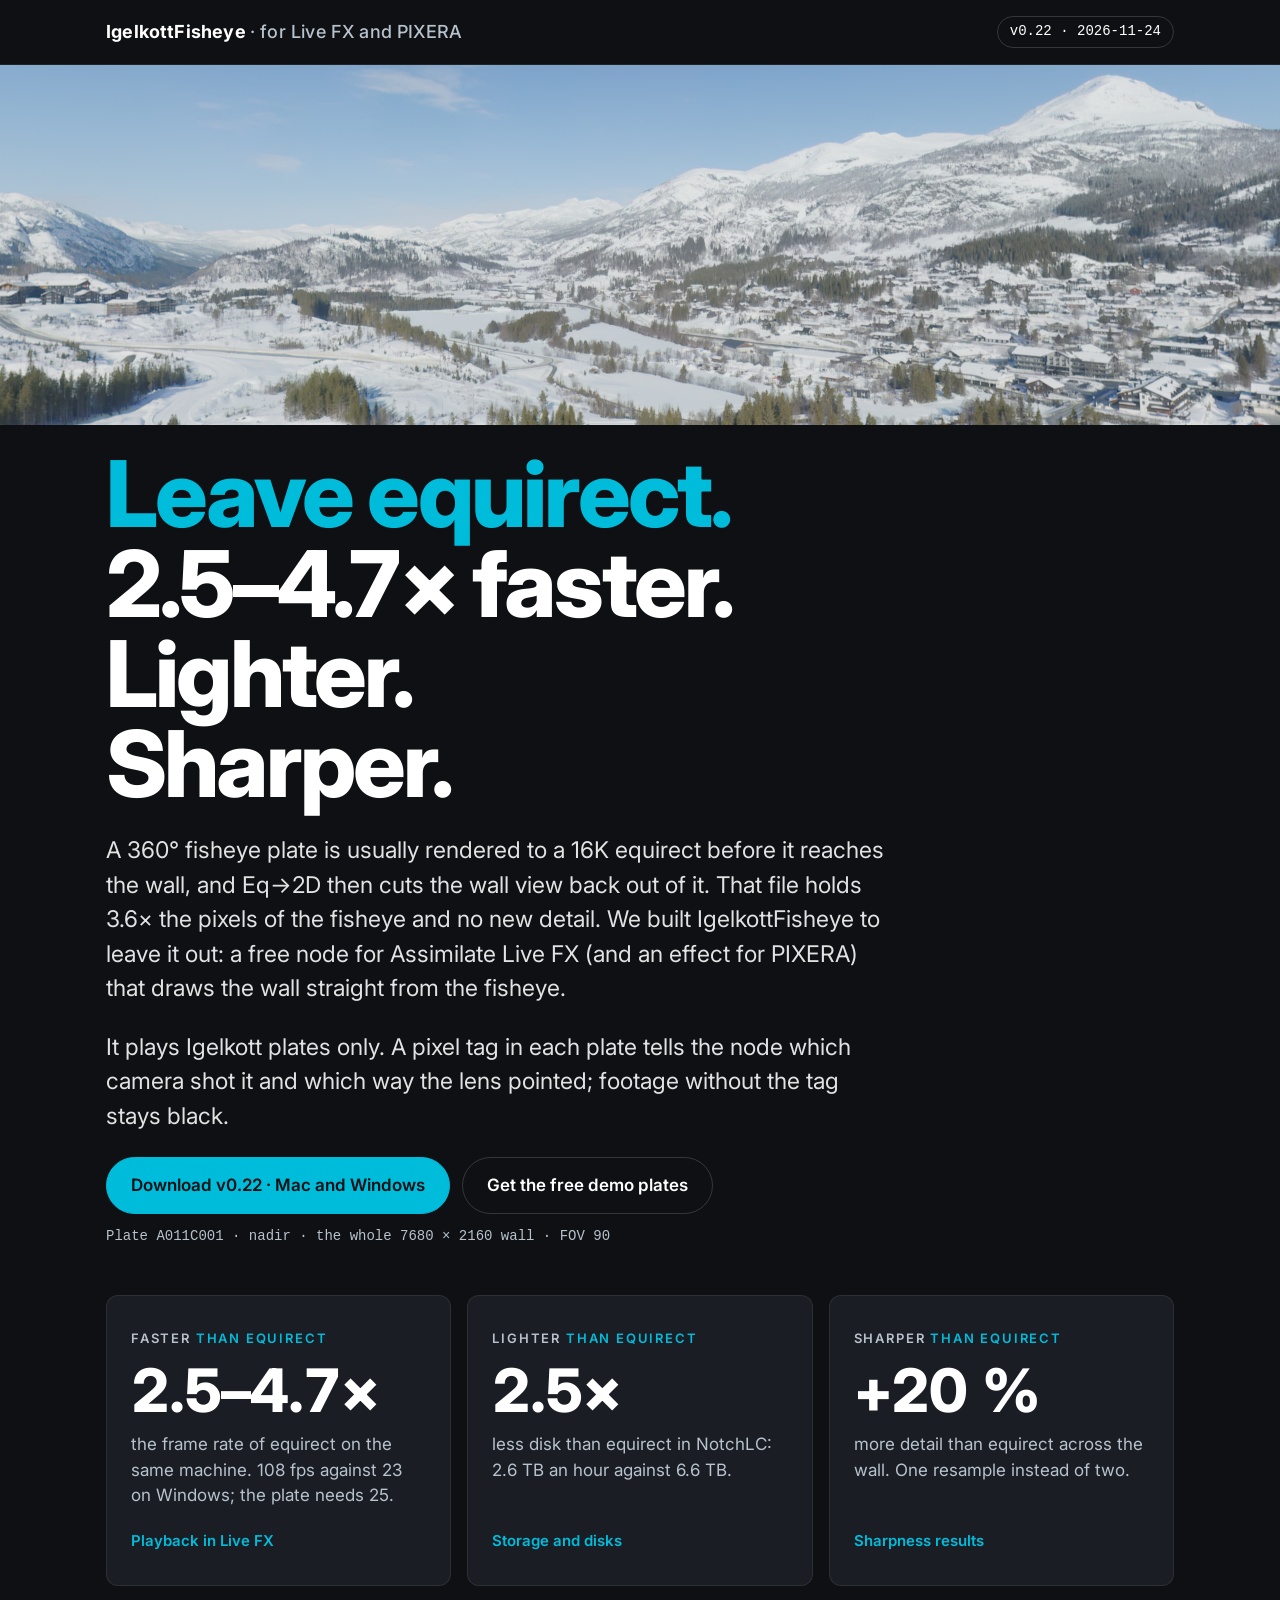
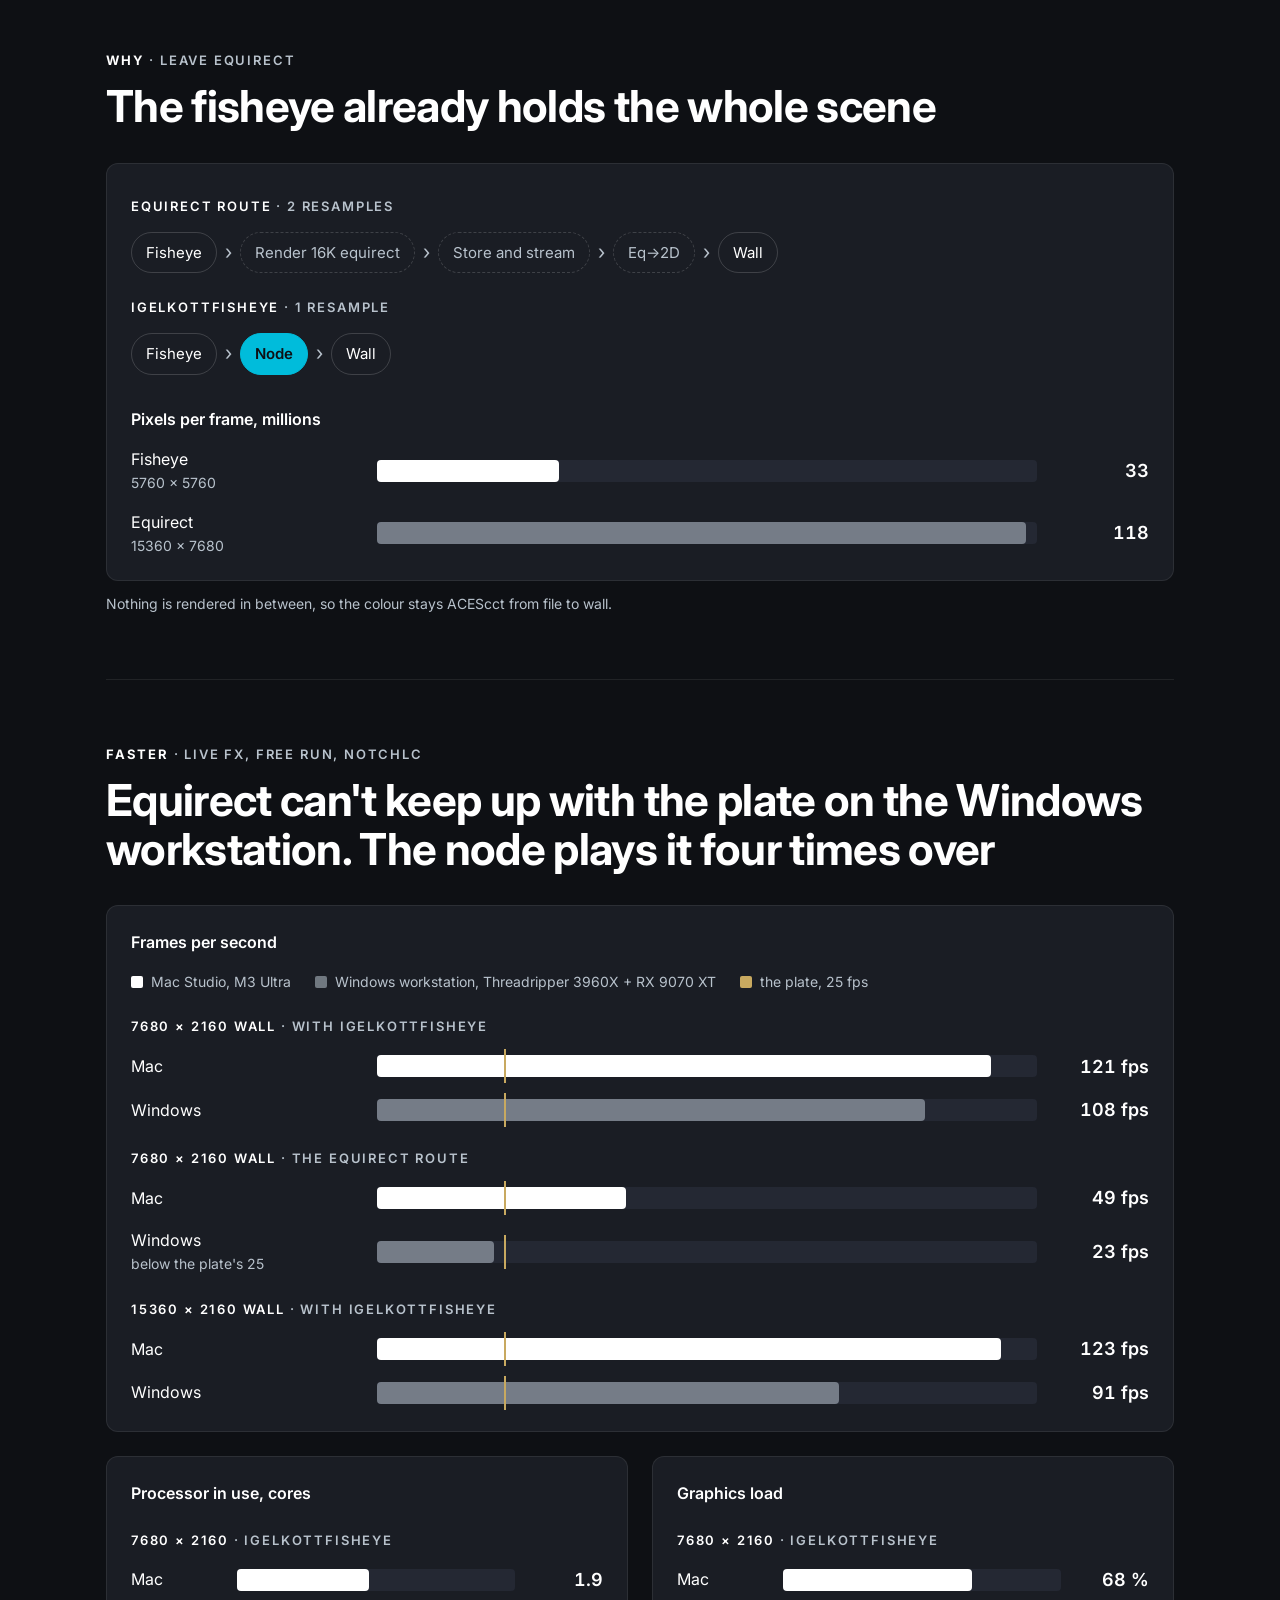
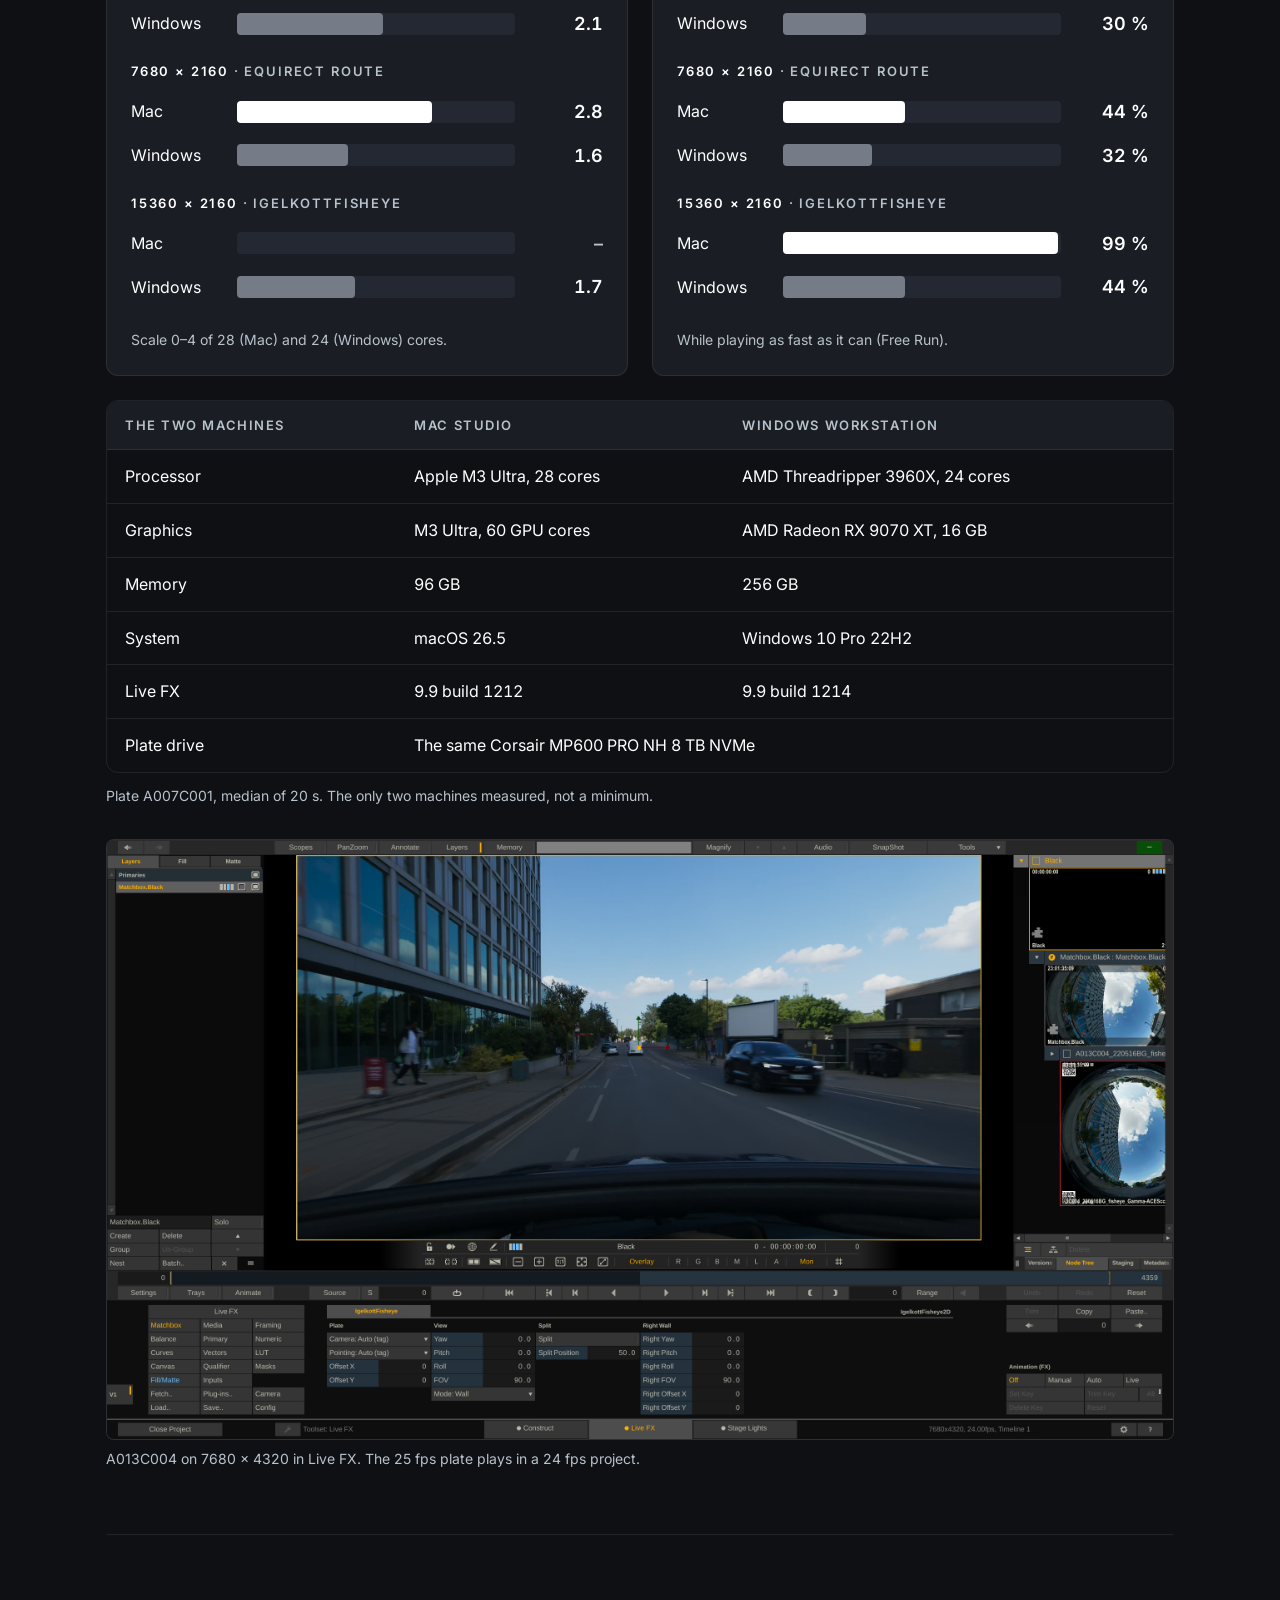
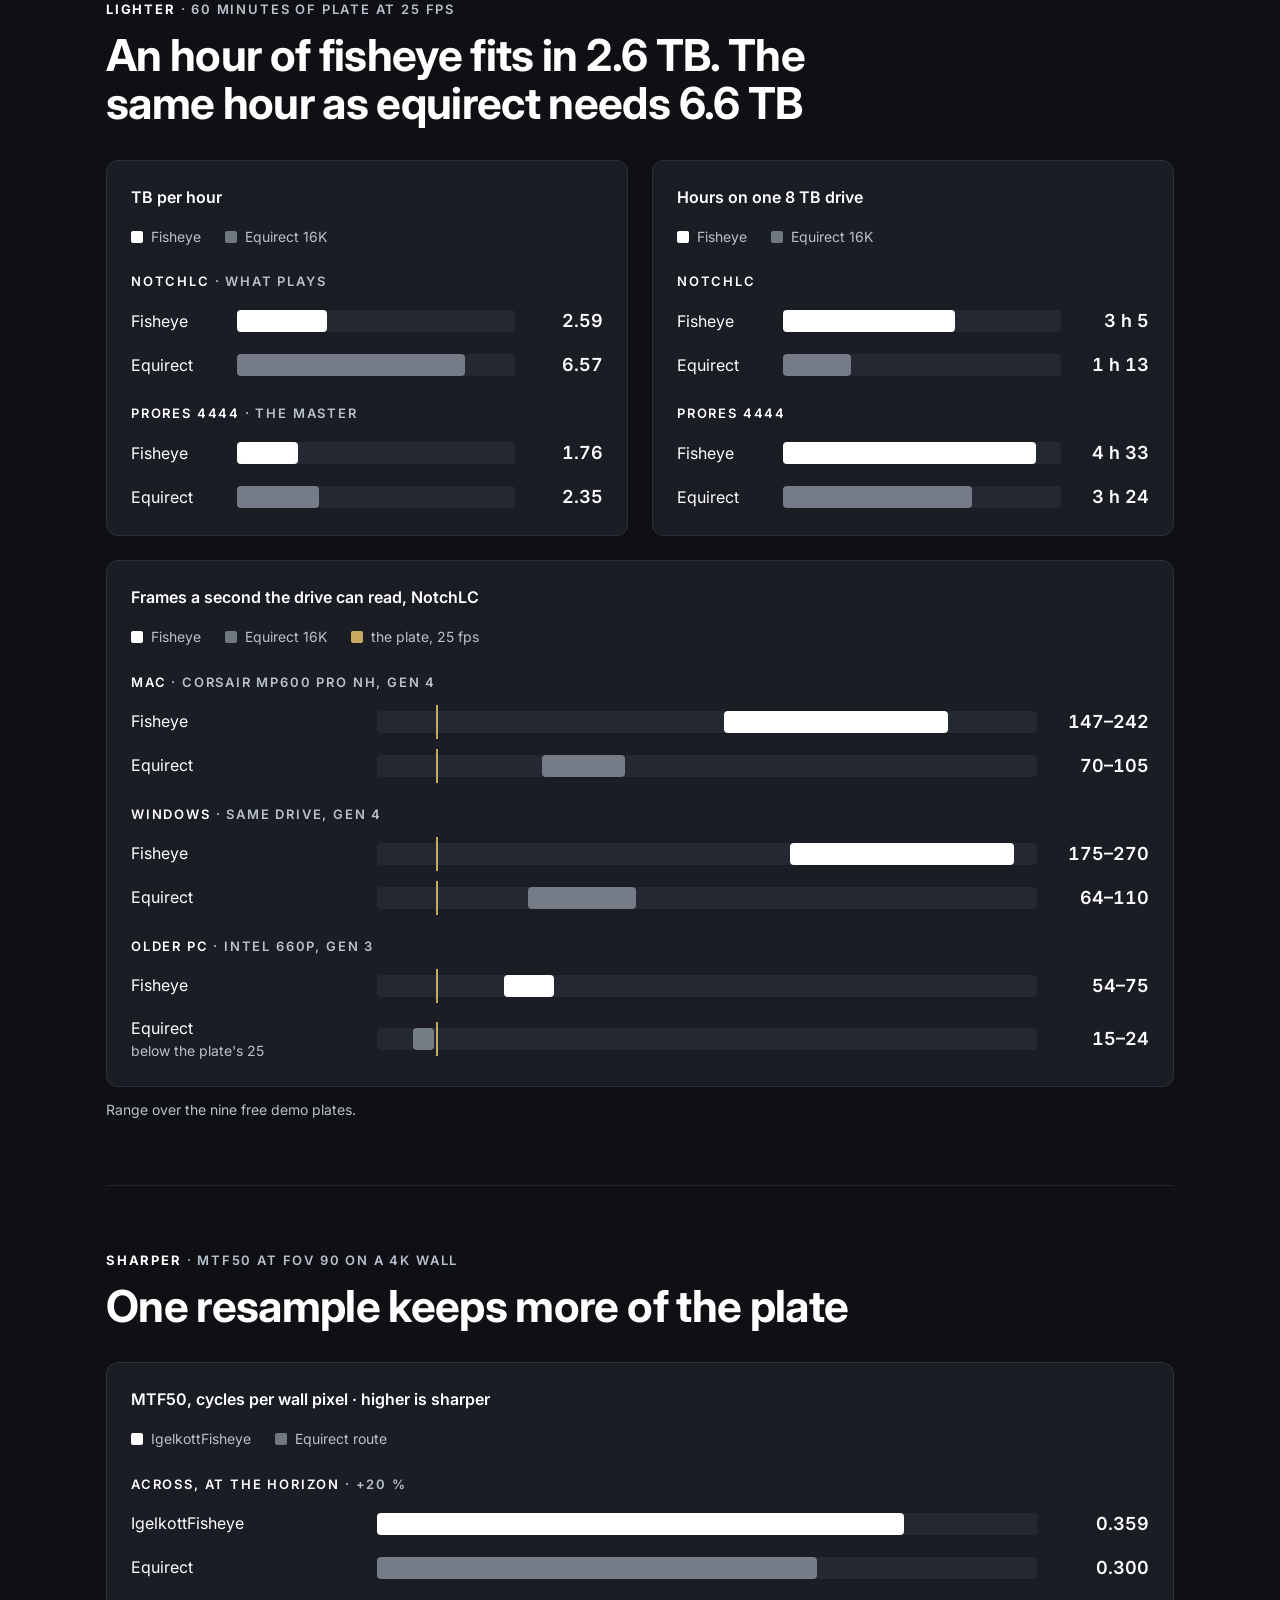
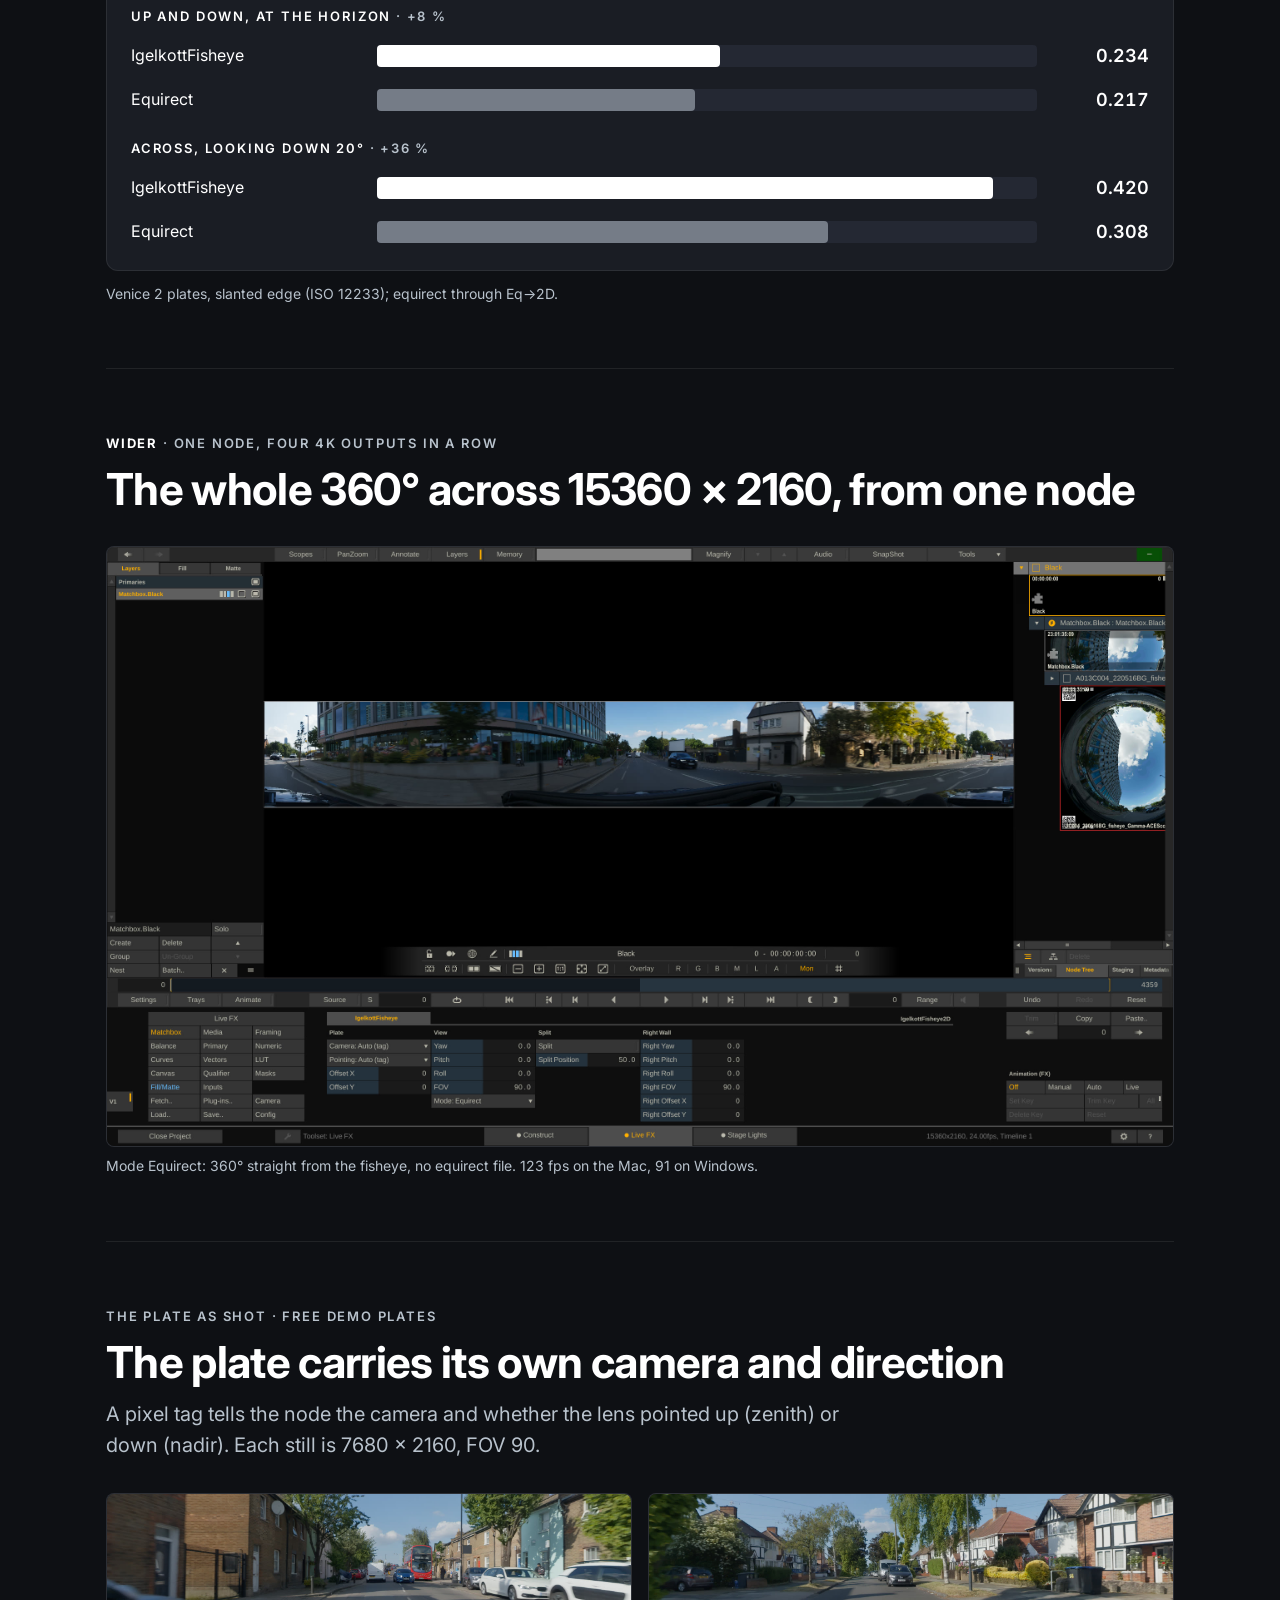
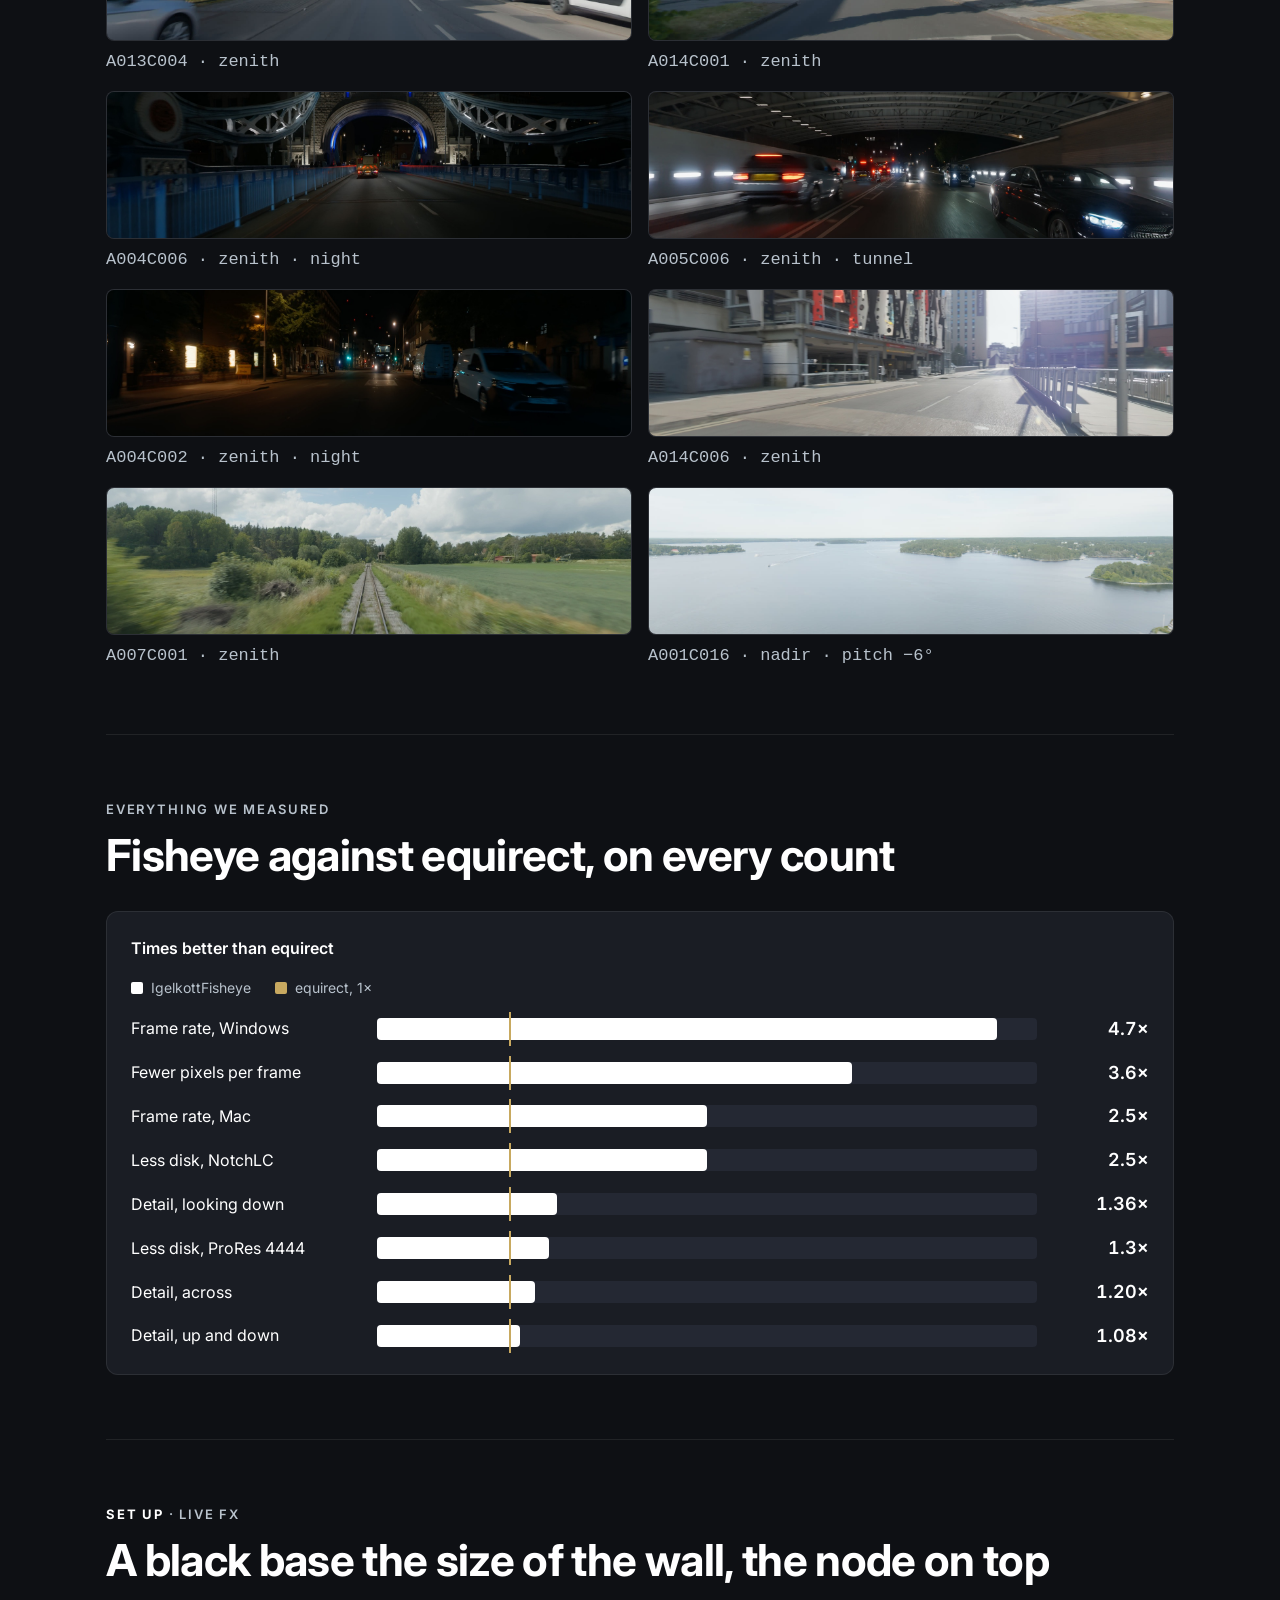
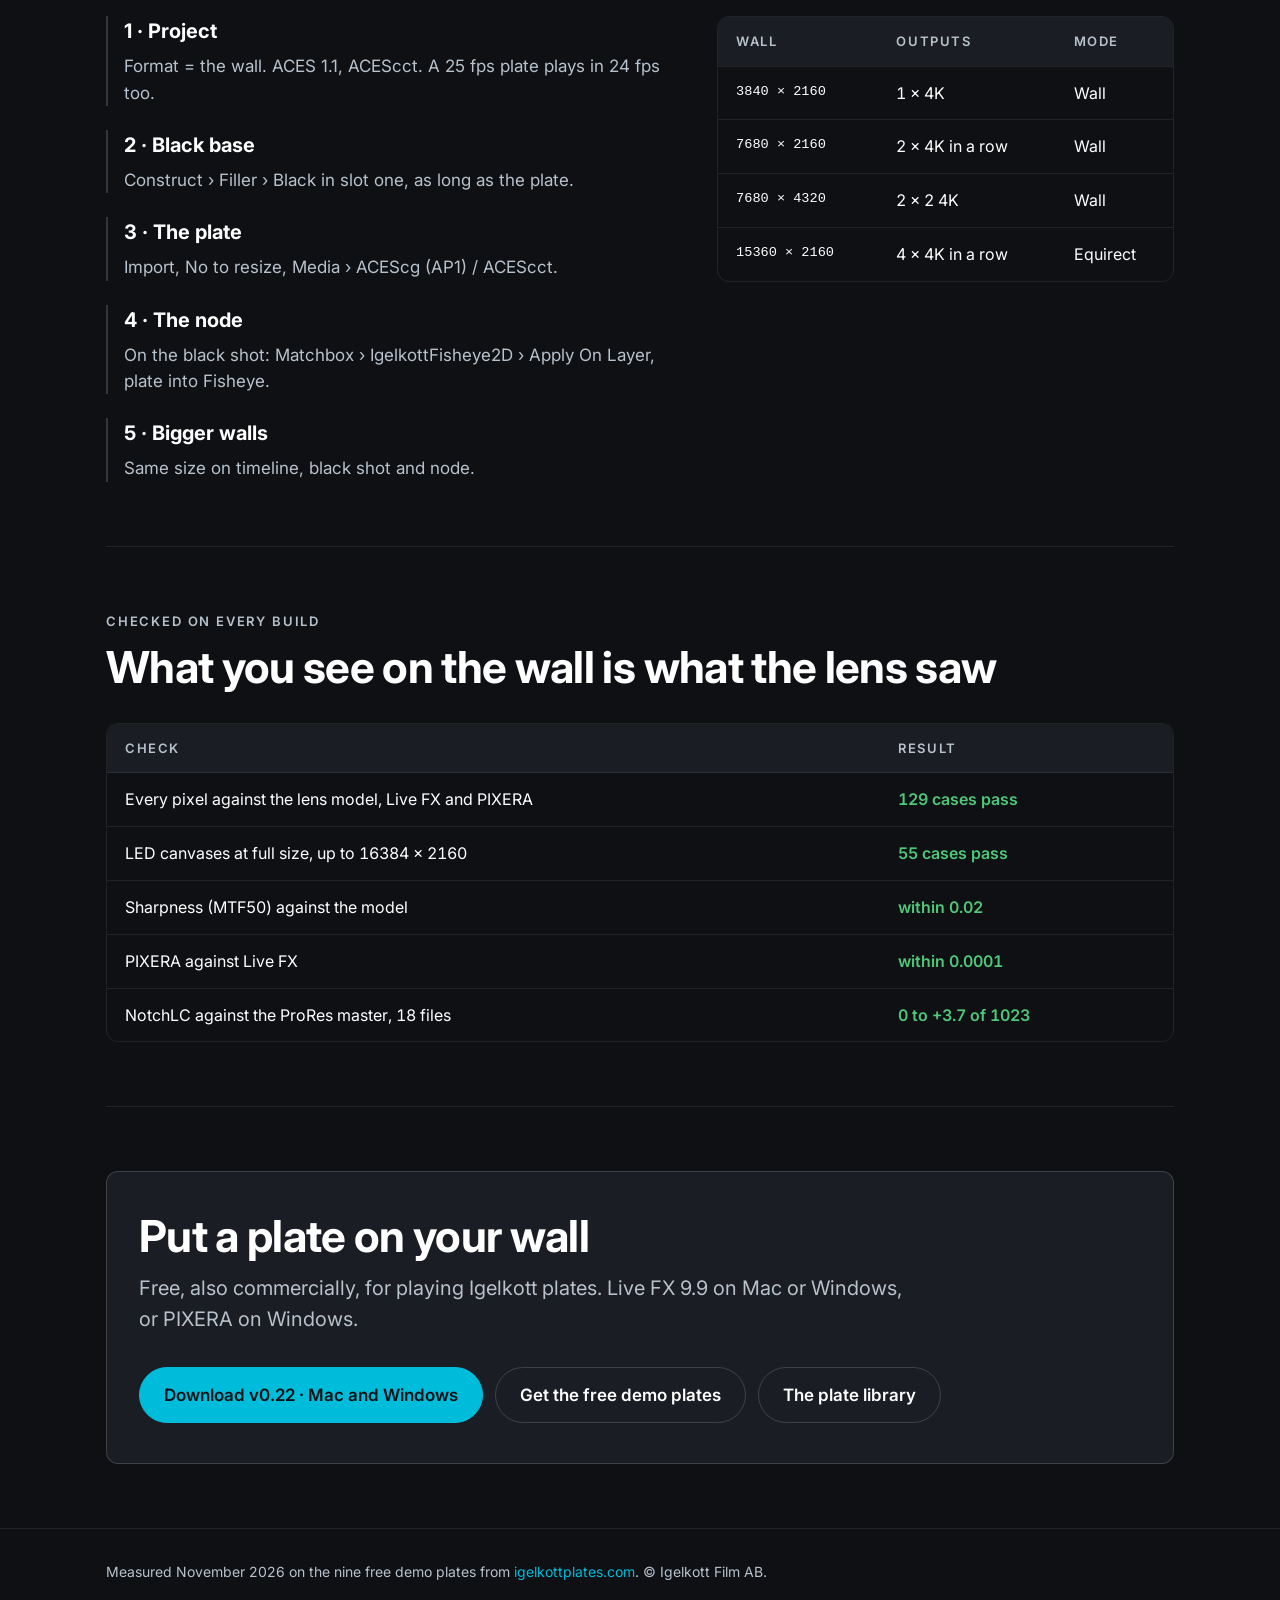
==== commit 5a09420b: "Product page: charts instead of tables, a fifth of the text Co-Authored-By: Claude Opus 5.5 <noreply" ====
--- a/docs/index.html
+++ b/docs/index.html
@@ -130,7 +130,16 @@
 .svgbox { background: var(--panel); border: 1px solid var(--line); border-radius: var(--igelkott-radius-lg); padding: var(--igelkott-space-4); }
 .svgbox svg { width: 100%; height: auto; display: block; }
 
-.subhead { font-size: var(--igelkott-storefront-fs-h3); margin: var(--igelkott-space-10) 0 var(--igelkott-space-4); }
+.duo { display: grid; grid-template-columns: repeat(2, minmax(0, 1fr)); gap: var(--igelkott-space-6); margin-top: var(--igelkott-space-6); }
+.duo .chart { margin: 0; }
+.duo .row { grid-template-columns: 90px minmax(0, 1fr) 72px; }
+.row .v.na { color: var(--mute); }
+.flow { display: flex; flex-wrap: wrap; align-items: center; gap: var(--igelkott-space-2); }
+.flow > span { font-size: 15px; padding: 8px 14px; border-radius: var(--igelkott-radius-pill); border: 1px solid var(--line-2); color: var(--fg); }
+.flow > span.alt { color: var(--mute); border-style: dashed; }
+.flow > span.on { background: var(--link); border-color: var(--link); color: var(--igelkott-on-accent); font-weight: 600; }
+.flow i { font-style: normal; color: var(--mute); }
+section .caption { margin-top: 12px; max-width: 80ch; }
 /* facts tables */
 .tablewrap { overflow-x: auto; border: 1px solid var(--line); border-radius: var(--igelkott-radius-lg); }
 table { border-collapse: collapse; width: 100%; min-width: 560px; font-size: 16px; }
@@ -161,11 +170,12 @@
 footer p { font-size: 14px; max-width: none; }
 
 @media (max-width: 820px) {
-  .claims, .pairs { grid-template-columns: minmax(0, 1fr); }
+  .claims, .pairs, .duo { grid-template-columns: minmax(0, 1fr); }
   .split { grid-template-columns: minmax(0, 1fr); }
   .gallery { grid-template-columns: minmax(0, 1fr); }
   .row { grid-template-columns: minmax(0, 1fr) 88px; }
   .row .n { grid-column: 1 / -1; }
+  .duo .row { grid-template-columns: minmax(0, 1fr) 72px; }
 }
 @media (prefers-reduced-motion: reduce) { .fill { animation: none; } .gallery figure img { transition: none; } }
 </style>
@@ -195,19 +205,19 @@
     <div class="claim">
       <span class="word">Faster <em>than equirect</em></span>
       <b>2.5–4.7×</b>
-      <p>the frame rate of equirect on the same machine: 121 fps against 49 on a Mac Studio, 108 against 23 on a Windows workstation. The plate needs 25; equirect falls short on the PC.</p>
+      <p>the frame rate of equirect on the same machine. 108 fps against 23 on Windows; the plate needs 25.</p>
       <a href="#faster">Playback in Live FX</a>
     </div>
     <div class="claim">
       <span class="word">Lighter <em>than equirect</em></span>
       <b>2.5×</b>
-      <p>less disk than equirect in NotchLC, the codec Live FX plays fastest: an hour of plate is 2.6 TB against 6.6 TB, read at 0.7 GB/s against 1.8. In ProRes 4444, 1.3× less.</p>
+      <p>less disk than equirect in NotchLC: 2.6 TB an hour against 6.6 TB.</p>
       <a href="#lighter">Storage and disks</a>
     </div>
     <div class="claim">
       <span class="word">Sharper <em>than equirect</em></span>
       <b>+20 %</b>
-      <p>more detail than equirect across the wall (MTF50 at the horizon), +8 % up and down, on a 4K wall at FOV 90. One resample instead of two.</p>
+      <p>more detail than equirect across the wall. One resample instead of two.</p>
       <a href="#sharper">Sharpness results</a>
     </div>
   </div>
@@ -219,135 +229,160 @@
   <div class="head">
     <span class="label"><b>Why</b> · leave equirect</span>
     <h2>The fisheye already holds the whole scene</h2>
-    <p>The equirect route turns the camera's fisheye into a 16K file, stores it, streams it, and turns it back into a wall view. Every step costs time, disk and detail. Drawing the wall straight from the fisheye leaves the detour out, and every number on this page comes from that one difference.</p>
-  </div>
-  <div class="tablewrap">
-    <table>
-      <tr><th>Route</th><th>From plate to wall</th><th>Resamples</th><th>File played</th></tr>
-      <tr><td>Equirect</td><td>fisheye › render a 16K equirect › store › stream › <span class="nw">Eq-&gt;2D</span> › wall</td><td class="mono">2</td><td class="mono">15360 × 7680<br>6.57 TB per hour (NotchLC)</td></tr>
-      <tr><td>IgelkottFisheye</td><td>fisheye › node › wall</td><td class="ok">1</td><td class="ok">5760 × 5760<br>2.59 TB per hour (NotchLC)</td></tr>
-    </table>
-  </div>
-  <p class="caption" style="margin-top:12px">Nothing is rendered in between, so nothing touches the colour: the plate stays in ACEScct from file to wall, and you pick the output your volume runs (PQ, HLG or SDR).</p>
+  </div>
+  <div class="chart" role="img" aria-label="Two routes from plate to wall. Equirect: fisheye, render a 16K equirect, store, Eq->2D, wall; two resamples. IgelkottFisheye: fisheye, node, wall; one resample. Pixels per frame: fisheye 33 million, equirect 118 million.">
+    <div class="group"><b>Equirect route</b> · 2 resamples</div>
+    <div class="flow"><span>Fisheye</span><i>›</i><span class="alt">Render 16K equirect</span><i>›</i><span class="alt">Store and stream</span><i>›</i><span class="alt"><span class="nw">Eq-&gt;2D</span></span><i>›</i><span>Wall</span></div>
+    <div class="group"><b>IgelkottFisheye</b> · 1 resample</div>
+    <div class="flow"><span>Fisheye</span><i>›</i><span class="on">Node</span><i>›</i><span>Wall</span></div>
+    <div class="title" style="margin-top:var(--igelkott-space-4)">Pixels per frame, millions</div>
+    <div class="row"><div class="n">Fisheye<span>5760 × 5760</span></div><div class="track"><div class="fill" style="width:27.5%"></div></div><div class="v">33</div></div>
+    <div class="row"><div class="n">Equirect<span>15360 × 7680</span></div><div class="track"><div class="fill alt" style="width:98.3%"></div></div><div class="v">118</div></div>
+  </div>
+  <p class="caption">Nothing is rendered in between, so the colour stays ACEScct from file to wall.</p>
 </section>
 
 <section class="block" id="faster">
   <div class="head">
     <span class="label"><b>Faster</b> · Live FX, Free Run, NotchLC</span>
-    <h2>On the Windows workstation the equirect route cannot keep up with the plate. The node plays it four times over</h2>
-    <p>Free Run plays as fast as the machine allows. Through <span class="nw">Eq-&gt;2D</span>, the 16K equirect decodes at 42 fps on the Windows workstation and the transform halves that to 23, short of the 25 the plate needs. Straight from the fisheye, the same machine plays 108. On the Mac Studio the node plays 121 against 49: 2.5×.</p>
-  </div>
-  <div class="chart" role="img" aria-label="Frames per second in Live FX, Free Run, NotchLC. 7680 × 2160 wall, with IgelkottFisheye (the fisheye plate straight to the wall): Mac 121, Windows 108. The same wall the usual route (a 16K equirect file, then Eq->2D): Mac 49, Windows 23, below the plate's 25. 15360 × 2160 wall, with IgelkottFisheye: Mac 123, Windows 91.">
-    <div class="title">Frames per second in Live FX, Free Run, NotchLC</div>
+    <h2>Equirect can't keep up with the plate on the Windows workstation. The node plays it four times over</h2>
+  </div>
+  <div class="chart" role="img" aria-label="Frames per second in Live FX, Free Run, NotchLC. 7680 × 2160 wall, with IgelkottFisheye: Mac 121, Windows 108. The same wall, the equirect route (a 16K equirect file, then Eq->2D): Mac 49, Windows 23, below the plate's 25. 15360 × 2160 wall, with IgelkottFisheye: Mac 123, Windows 91.">
+    <div class="title">Frames per second</div>
     <div class="legend"><span><i style="background:var(--fg)"></i>Mac Studio, M3 Ultra</span><span><i style="background:var(--mute);opacity:.55"></i>Windows workstation, Threadripper 3960X + RX 9070 XT</span><span><i style="background:var(--mark)"></i>the plate, 25 fps</span></div>
-    <div class="group"><b>7680 × 2160 wall</b> · with IgelkottFisheye<span class="sub">The fisheye plate, straight to the wall</span></div>
+    <div class="group"><b>7680 × 2160 wall</b> · with IgelkottFisheye</div>
     <div class="row"><div class="n">Mac</div><div class="track"><div class="fill" style="width:93%"></div><div class="ref" style="left:19.2%"></div></div><div class="v">121 fps</div></div>
     <div class="row"><div class="n">Windows</div><div class="track"><div class="fill alt" style="width:83%"></div><div class="ref" style="left:19.2%"></div></div><div class="v">108 fps</div></div>
-    <div class="group"><b>7680 × 2160 wall</b> · the equirect route<span class="sub">A 16K equirect file, then <span class="nw">Eq-&gt;2D</span></span></div>
+    <div class="group"><b>7680 × 2160 wall</b> · the equirect route</div>
     <div class="row"><div class="n">Mac</div><div class="track"><div class="fill" style="width:37.7%"></div><div class="ref" style="left:19.2%"></div></div><div class="v">49 fps</div></div>
     <div class="row"><div class="n">Windows<span>below the plate's 25</span></div><div class="track"><div class="fill alt" style="width:17.7%"></div><div class="ref" style="left:19.2%"></div></div><div class="v">23 fps</div></div>
-    <div class="group"><b>15360 × 2160 wall</b> · with IgelkottFisheye<span class="sub">The fisheye plate, straight to the wall</span></div>
+    <div class="group"><b>15360 × 2160 wall</b> · with IgelkottFisheye</div>
     <div class="row"><div class="n">Mac</div><div class="track"><div class="fill" style="width:94.6%"></div><div class="ref" style="left:19.2%"></div></div><div class="v">123 fps</div></div>
     <div class="row"><div class="n">Windows</div><div class="track"><div class="fill alt" style="width:70%"></div><div class="ref" style="left:19.2%"></div></div><div class="v">91 fps</div></div>
   </div>
-  <h3 class="subhead">The two machines</h3>
-  <div class="tablewrap">
+
+  <div class="duo">
+    <div class="chart" role="img" aria-label="Processor in use, cores. 7680 × 2160 with IgelkottFisheye: Mac 1.9, Windows 2.1. Equirect route: Mac 2.8, Windows 1.6. 15360 × 2160: Mac not measured, Windows 1.7.">
+      <div class="title">Processor in use, cores</div>
+      <div class="group"><b>7680 × 2160</b> · IgelkottFisheye</div>
+      <div class="row"><div class="n">Mac</div><div class="track"><div class="fill" style="width:47.5%"></div></div><div class="v">1.9</div></div>
+      <div class="row"><div class="n">Windows</div><div class="track"><div class="fill alt" style="width:52.5%"></div></div><div class="v">2.1</div></div>
+      <div class="group"><b>7680 × 2160</b> · equirect route</div>
+      <div class="row"><div class="n">Mac</div><div class="track"><div class="fill" style="width:70%"></div></div><div class="v">2.8</div></div>
+      <div class="row"><div class="n">Windows</div><div class="track"><div class="fill alt" style="width:40%"></div></div><div class="v">1.6</div></div>
+      <div class="group"><b>15360 × 2160</b> · IgelkottFisheye</div>
+      <div class="row"><div class="n">Mac</div><div class="track"></div><div class="v na">–</div></div>
+      <div class="row"><div class="n">Windows</div><div class="track"><div class="fill alt" style="width:42.5%"></div></div><div class="v">1.7</div></div>
+      <p class="caption">Scale 0–4 of 28 (Mac) and 24 (Windows) cores.</p>
+    </div>
+    <div class="chart" role="img" aria-label="Graphics load, busiest engine. 7680 × 2160 with IgelkottFisheye: Mac 68 %, Windows 30 %. Equirect route: Mac 44 %, Windows 32 %. 15360 × 2160: Mac 99 %, Windows 44 %.">
+      <div class="title">Graphics load</div>
+      <div class="group"><b>7680 × 2160</b> · IgelkottFisheye</div>
+      <div class="row"><div class="n">Mac</div><div class="track"><div class="fill" style="width:68%"></div></div><div class="v">68 %</div></div>
+      <div class="row"><div class="n">Windows</div><div class="track"><div class="fill alt" style="width:30%"></div></div><div class="v">30 %</div></div>
+      <div class="group"><b>7680 × 2160</b> · equirect route</div>
+      <div class="row"><div class="n">Mac</div><div class="track"><div class="fill" style="width:44%"></div></div><div class="v">44 %</div></div>
+      <div class="row"><div class="n">Windows</div><div class="track"><div class="fill alt" style="width:32%"></div></div><div class="v">32 %</div></div>
+      <div class="group"><b>15360 × 2160</b> · IgelkottFisheye</div>
+      <div class="row"><div class="n">Mac</div><div class="track"><div class="fill" style="width:99%"></div></div><div class="v">99 %</div></div>
+      <div class="row"><div class="n">Windows</div><div class="track"><div class="fill alt" style="width:44%"></div></div><div class="v">44 %</div></div>
+      <p class="caption">While playing as fast as it can (Free Run).</p>
+    </div>
+  </div>
+
+  <div class="tablewrap" style="margin-top:var(--igelkott-space-6)">
     <table>
-      <tr><th></th><th>Mac Studio</th><th>Windows workstation</th></tr>
-      <tr><td>Processor</td><td>Apple M3 Ultra, 28 cores (20 performance, 8 efficiency)</td><td>AMD Ryzen Threadripper 3960X, 24 cores, 48 threads</td></tr>
-      <tr><td>Graphics</td><td>M3 Ultra, 60 GPU cores, Metal 4</td><td>AMD Radeon RX 9070 XT, 16 GB, Adrenalin 26.11.2</td></tr>
-      <tr><td>Memory</td><td>96 GB unified</td><td>256 GB DDR4-3200</td></tr>
-      <tr><td>System</td><td>macOS 26.5 (25F71)</td><td>Windows 10 Pro 22H2 (19045)</td></tr>
+      <tr><th>The two machines</th><th>Mac Studio</th><th>Windows workstation</th></tr>
+      <tr><td>Processor</td><td>Apple M3 Ultra, 28 cores</td><td>AMD Threadripper 3960X, 24 cores</td></tr>
+      <tr><td>Graphics</td><td>M3 Ultra, 60 GPU cores</td><td>AMD Radeon RX 9070 XT, 16 GB</td></tr>
+      <tr><td>Memory</td><td>96 GB</td><td>256 GB</td></tr>
+      <tr><td>System</td><td>macOS 26.5</td><td>Windows 10 Pro 22H2</td></tr>
       <tr><td>Live FX</td><td>9.9 build 1212</td><td>9.9 build 1214</td></tr>
-      <tr><td>Plate drive</td><td colspan="2">The same Corsair MP600 PRO NH 8 TB NVMe, reading 4.6–7 GB/s: in an external enclosure on the Mac (APFS), inside the workstation on PCIe 4 ×4 (NTFS)</td></tr>
+      <tr><td>Plate drive</td><td colspan="2">The same Corsair MP600 PRO NH 8 TB NVMe</td></tr>
     </table>
   </div>
-  <h3 class="subhead">What the playback uses</h3>
-  <div class="tablewrap">
-    <table>
-      <tr><th>Wall and route</th><th>Machine</th><th>Frames per second</th><th>Processor</th><th>Graphics load</th><th>Read from disk</th></tr>
-      <tr><td rowspan="2">7680 × 2160<br>with IgelkottFisheye</td><td>Mac</td><td class="mono">121</td><td class="mono">1.9 cores</td><td class="mono">68 %</td><td class="mono">3.6 GB/s</td></tr>
-      <tr><td>Windows</td><td class="mono">108</td><td class="mono">2.1 cores</td><td class="mono">30 %</td><td class="mono">3.4 GB/s</td></tr>
-      <tr><td rowspan="2">7680 × 2160<br>the equirect route</td><td>Mac</td><td class="mono">49</td><td class="mono">2.8 cores</td><td class="mono">44 %</td><td class="mono">4.2 GB/s</td></tr>
-      <tr><td>Windows</td><td class="mono">23</td><td class="mono">1.6 cores</td><td class="mono">32 %</td><td class="mono">1.9 GB/s</td></tr>
-      <tr><td rowspan="2">15360 × 2160<br>with IgelkottFisheye</td><td>Mac</td><td class="mono">123</td><td class="mono">not measured</td><td class="mono">99 %</td><td class="mono">not measured</td></tr>
-      <tr><td>Windows</td><td class="mono">91</td><td class="mono">1.7 cores</td><td class="mono">44 %</td><td class="mono">2.9 GB/s</td></tr>
-    </table>
-  </div>
-  <p class="caption" style="margin-top:12px; max-width:80ch">Plate A007C001 in NotchLC, Free Run, the median of about 20 seconds. Processor is the average load in whole cores; graphics load is the busiest engine of the graphics processor. Both machines play the node at far more than 25 fps with most of the processor idle, so neither number is a minimum requirement: these are the only two machines measured.</p>
-  <figure class="shot"><img src="img/livefx_wall_8k.jpg" width="2560" height="1440" alt="Assimilate Live FX with IgelkottFisheye: plate A013C004 on a whole 8K wall, 7680 × 4320, in a 24 fps project, and the node's panel" loading="lazy"><figcaption>IgelkottFisheye in Assimilate Live FX: plate A013C004 on an 8K wall, 7680 × 4320 (2 × 2 4K outputs), edge to edge. The project runs at 24 fps and the 25 fps plate plays in it without trouble. Camera and Pointing stay on Auto (tag), read from the plate's pixel tag; Yaw, Pitch, Roll and FOV aim the wall, and Split gives a second wall its own view.</figcaption></figure>
+  <p class="caption">Plate A007C001, median of 20 s. The only two machines measured, not a minimum.</p>
+  <figure class="shot"><img src="img/livefx_wall_8k.jpg" width="2560" height="1440" alt="Assimilate Live FX with IgelkottFisheye: plate A013C004 on a whole 8K wall, 7680 × 4320, in a 24 fps project, and the node's panel" loading="lazy"><figcaption>A013C004 on 7680 × 4320 in Live FX. The 25 fps plate plays in a 24 fps project.</figcaption></figure>
 </section>
 
 <section class="block" id="lighter">
   <div class="head">
     <span class="label"><b>Lighter</b> · 60 minutes of plate at 25 fps</span>
     <h2>An hour of fisheye fits in 2.6 TB. The same hour as equirect needs 6.6 TB</h2>
-    <p>The fisheye is what the camera recorded, and the smallest file of all. A 16K equirect is a larger copy made from it: 1.3× in the ProRes 4444 master, 2.5× in NotchLC, the codec Live FX plays fastest. One 8 TB drive holds three hours of fisheye or a little over one hour of equirect.</p>
-  </div>
-  <div class="chart" role="img" aria-label="Terabytes per hour, mean of the nine free demo plates. NotchLC: fisheye 2.59, equirect 6.57. ProRes 4444: fisheye 1.76, equirect 2.35.">
-    <div class="legend"><span><i style="background:var(--fg)"></i>Fisheye, 5760 × 5760</span><span><i style="background:var(--mute);opacity:.55"></i>Equirect, 15360 × 7680</span></div>
-    <div class="group">NotchLC · what plays</div>
-    <div class="row"><div class="n">Fisheye<span>2.0–2.8 TB</span></div><div class="track"><div class="fill" style="width:32.4%"></div></div><div class="v">2.59</div></div>
-    <div class="row"><div class="n">Equirect<span>4.8–7.6 TB</span></div><div class="track"><div class="fill alt" style="width:82.1%"></div></div><div class="v">6.57</div></div>
-    <div class="group">ProRes 4444 · the master</div>
-    <div class="row"><div class="n">Fisheye<span>1.1–2.0 TB</span></div><div class="track"><div class="fill" style="width:22%"></div></div><div class="v">1.76</div></div>
-    <div class="row"><div class="n">Equirect<span>1.3–3.7 TB</span></div><div class="track"><div class="fill alt" style="width:29.4%"></div></div><div class="v">2.35</div></div>
-    <p class="caption" style="margin-top:4px">TB per hour (90,000 frames), mean and range over the nine free demo plates. Scale 0–8 TB.</p>
-  </div>
-  <div class="tablewrap" style="margin-top:var(--igelkott-space-6)">
-    <table>
-      <tr><th>Format</th><th>Per frame</th><th>Read at 25 fps</th><th>Per hour</th><th>On an 8 TB drive</th></tr>
-      <tr><td>NotchLC fisheye</td><td class="mono">28.7 MB</td><td class="mono">718 MB/s</td><td class="mono">2.59 TB</td><td class="mono">3 h 5 min</td></tr>
-      <tr><td>NotchLC equirect 16K</td><td class="mono">73.0 MB</td><td class="mono">1,825 MB/s</td><td class="mono">6.57 TB</td><td class="mono">1 h 13 min</td></tr>
-      <tr><td>ProRes 4444 fisheye</td><td class="mono">19.5 MB</td><td class="mono">489 MB/s</td><td class="mono">1.76 TB</td><td class="mono">4 h 33 min</td></tr>
-      <tr><td>ProRes 4444 equirect 16K</td><td class="mono">26.2 MB</td><td class="mono">654 MB/s</td><td class="mono">2.35 TB</td><td class="mono">3 h 24 min</td></tr>
-    </table>
-  </div>
-
-  <div class="head" style="margin-top:var(--igelkott-space-12)">
-    <h3>On every drive, the fisheye reads more frames</h3>
-    <p>The same nine plates as fisheye and as 16K equirect, read from three drives. The fisheye reads two to three and a half times as many frames a second on each, and it is the only one that stays above the plate's 25 on all three.</p>
-  </div>
-  <div class="tablewrap">
-    <table>
-      <tr><th>Drive</th><th>Reads</th><th>Fisheye frames/s<br>(25 needed)</th><th>Equirect frames/s<br>(25 needed)</th></tr>
-      <tr><td>Mac · Corsair MP600 PRO NH 8 TB, APFS</td><td class="mono">4.6–6.9 GB/s</td><td class="ok">147–242</td><td class="ok">70–105</td></tr>
-      <tr><td>Windows · same drive, NTFS, Gen 4</td><td class="mono">5.3–6.2 GB/s</td><td class="ok">175–270</td><td class="ok">64–110</td></tr>
-      <tr><td>Older PC · Intel 660p, Gen 3</td><td class="mono">1.3–1.7 GB/s</td><td class="ok">54–75</td><td class="mono">15–24</td></tr>
-    </table>
-  </div>
-  <p class="caption" style="margin-top:12px">NotchLC files read from the drive alone, outside Live FX. Each range runs over the nine free demo plates.</p>
+  </div>
+  <div class="duo">
+    <div class="chart" role="img" aria-label="Terabytes per hour, mean of the nine free demo plates. NotchLC: fisheye 2.59, equirect 6.57. ProRes 4444: fisheye 1.76, equirect 2.35.">
+      <div class="title">TB per hour</div>
+      <div class="legend"><span><i style="background:var(--fg)"></i>Fisheye</span><span><i style="background:var(--mute);opacity:.55"></i>Equirect 16K</span></div>
+      <div class="group"><b>NotchLC</b> · what plays</div>
+      <div class="row"><div class="n">Fisheye</div><div class="track"><div class="fill" style="width:32.4%"></div></div><div class="v">2.59</div></div>
+      <div class="row"><div class="n">Equirect</div><div class="track"><div class="fill alt" style="width:82.1%"></div></div><div class="v">6.57</div></div>
+      <div class="group"><b>ProRes 4444</b> · the master</div>
+      <div class="row"><div class="n">Fisheye</div><div class="track"><div class="fill" style="width:22%"></div></div><div class="v">1.76</div></div>
+      <div class="row"><div class="n">Equirect</div><div class="track"><div class="fill alt" style="width:29.4%"></div></div><div class="v">2.35</div></div>
+    </div>
+    <div class="chart" role="img" aria-label="Hours of plate on one 8 TB drive. NotchLC: fisheye 3 h 5 min, equirect 1 h 13 min. ProRes 4444: fisheye 4 h 33 min, equirect 3 h 24 min.">
+      <div class="title">Hours on one 8 TB drive</div>
+      <div class="legend"><span><i style="background:var(--fg)"></i>Fisheye</span><span><i style="background:var(--mute);opacity:.55"></i>Equirect 16K</span></div>
+      <div class="group"><b>NotchLC</b></div>
+      <div class="row"><div class="n">Fisheye</div><div class="track"><div class="fill" style="width:61.7%"></div></div><div class="v">3 h 5</div></div>
+      <div class="row"><div class="n">Equirect</div><div class="track"><div class="fill alt" style="width:24.3%"></div></div><div class="v">1 h 13</div></div>
+      <div class="group"><b>ProRes 4444</b></div>
+      <div class="row"><div class="n">Fisheye</div><div class="track"><div class="fill" style="width:91%"></div></div><div class="v">4 h 33</div></div>
+      <div class="row"><div class="n">Equirect</div><div class="track"><div class="fill alt" style="width:68%"></div></div><div class="v">3 h 24</div></div>
+    </div>
+  </div>
+
+  <div class="chart" style="margin-top:var(--igelkott-space-6)" role="img" aria-label="Frames a second each drive can read, NotchLC, range over the nine plates. Mac Corsair Gen 4: fisheye 147 to 242, equirect 70 to 105. Windows, same drive: fisheye 175 to 270, equirect 64 to 110. Older PC, Intel 660p Gen 3: fisheye 54 to 75, equirect 15 to 24, below 25.">
+    <div class="title">Frames a second the drive can read, NotchLC</div>
+    <div class="legend"><span><i style="background:var(--fg)"></i>Fisheye</span><span><i style="background:var(--mute);opacity:.55"></i>Equirect 16K</span><span><i style="background:var(--mark)"></i>the plate, 25 fps</span></div>
+    <div class="group"><b>Mac</b> · Corsair MP600 PRO NH, Gen 4</div>
+    <div class="row"><div class="n">Fisheye</div><div class="track"><div class="fill" style="left:52.5%;width:33.9%"></div><div class="ref" style="left:8.9%"></div></div><div class="v">147–242</div></div>
+    <div class="row"><div class="n">Equirect</div><div class="track"><div class="fill alt" style="left:25%;width:12.5%"></div><div class="ref" style="left:8.9%"></div></div><div class="v">70–105</div></div>
+    <div class="group"><b>Windows</b> · same drive, Gen 4</div>
+    <div class="row"><div class="n">Fisheye</div><div class="track"><div class="fill" style="left:62.5%;width:33.9%"></div><div class="ref" style="left:8.9%"></div></div><div class="v">175–270</div></div>
+    <div class="row"><div class="n">Equirect</div><div class="track"><div class="fill alt" style="left:22.9%;width:16.4%"></div><div class="ref" style="left:8.9%"></div></div><div class="v">64–110</div></div>
+    <div class="group"><b>Older PC</b> · Intel 660p, Gen 3</div>
+    <div class="row"><div class="n">Fisheye</div><div class="track"><div class="fill" style="left:19.3%;width:7.5%"></div><div class="ref" style="left:8.9%"></div></div><div class="v">54–75</div></div>
+    <div class="row"><div class="n">Equirect<span>below the plate's 25</span></div><div class="track"><div class="fill alt" style="left:5.4%;width:3.2%"></div><div class="ref" style="left:8.9%"></div></div><div class="v">15–24</div></div>
+  </div>
+  <p class="caption">Range over the nine free demo plates.</p>
 </section>
 
 <section class="block" id="sharper">
   <div class="head">
     <span class="label"><b>Sharper</b> · MTF50 at FOV 90 on a 4K wall</span>
     <h2>One resample keeps more of the plate</h2>
-    <p>The fisheye holds a fixed amount of detail, and every resample spends some of it. The equirect route resamples twice, fisheye to equirect and equirect to wall; the node resamples once. Up and down, the node already reaches what the plate holds. Across the wall the equirect route loses a fifth, and looking down it loses more. MTF50 is the finest detail that keeps half its contrast, in cycles per wall pixel; higher is sharper.</p>
-  </div>
-  <div class="pairs">
-    <div class="pair"><span class="what">Across the wall, at the horizon</span><div class="nums"><b>0.359</b><s>vs 0.300</s></div><span class="gain">+20 %</span></div>
-    <div class="pair"><span class="what">Up and down, at the horizon</span><div class="nums"><b>0.234</b><s>vs 0.217</s></div><span class="gain">+8 %</span></div>
-    <div class="pair"><span class="what">Across, looking down 20°</span><div class="nums"><b>0.420</b><s>vs 0.308</s></div><span class="gain">+36 %</span></div>
-  </div>
-  <p class="caption" style="margin-top:12px; max-width:80ch">Cycles per wall pixel, Venice 2 plates. IgelkottFisheye first, a 16K equirect of the same plate through <span class="nw">Eq-&gt;2D</span> second; at the horizon, the middle of the four directions. The node's MTF50 comes from a slanted edge drawn through the node (ISO 12233). The equirect route is the node's value times the ratio of the two routes' fine detail, measured on all nine plates. Up and down, the plate itself sets the limit for both routes (about 22 plate pixels per degree, spread over 43 wall pixels), so the gain is smaller there.</p>
+  </div>
+  <div class="chart" role="img" aria-label="MTF50, cycles per wall pixel, higher is sharper. Across the wall at the horizon: IgelkottFisheye 0.359, equirect 0.300, +20 %. Up and down at the horizon: 0.234 against 0.217, +8 %. Across, looking down 20°: 0.420 against 0.308, +36 %.">
+    <div class="title">MTF50, cycles per wall pixel · higher is sharper</div>
+    <div class="legend"><span><i style="background:var(--fg)"></i>IgelkottFisheye</span><span><i style="background:var(--mute);opacity:.55"></i>Equirect route</span></div>
+    <div class="group"><b>Across, at the horizon</b> · +20 %</div>
+    <div class="row"><div class="n">IgelkottFisheye</div><div class="track"><div class="fill" style="width:79.8%"></div></div><div class="v">0.359</div></div>
+    <div class="row"><div class="n">Equirect</div><div class="track"><div class="fill alt" style="width:66.7%"></div></div><div class="v">0.300</div></div>
+    <div class="group"><b>Up and down, at the horizon</b> · +8 %</div>
+    <div class="row"><div class="n">IgelkottFisheye</div><div class="track"><div class="fill" style="width:52%"></div></div><div class="v">0.234</div></div>
+    <div class="row"><div class="n">Equirect</div><div class="track"><div class="fill alt" style="width:48.2%"></div></div><div class="v">0.217</div></div>
+    <div class="group"><b>Across, looking down 20°</b> · +36 %</div>
+    <div class="row"><div class="n">IgelkottFisheye</div><div class="track"><div class="fill" style="width:93.3%"></div></div><div class="v">0.420</div></div>
+    <div class="row"><div class="n">Equirect</div><div class="track"><div class="fill alt" style="width:68.4%"></div></div><div class="v">0.308</div></div>
+  </div>
+  <p class="caption">Venice 2 plates, slanted edge (ISO 12233); equirect through <span class="nw">Eq-&gt;2D</span>.</p>
 </section>
 
 <section class="block" id="wide">
   <div class="head">
     <span class="label"><b>Wider</b> · one node, four 4K outputs in a row</span>
     <h2>The whole 360° across 15360 × 2160, from one node</h2>
-    <p>In Mode Equirect the node draws the full 360° as a panorama straight from the fisheye; no equirect file and no <span class="nw">Eq-&gt;2D</span> are involved. One node fills 15360 × 2160 at 123 fps on the Mac Studio and 91 on the Windows workstation. The equirect route was measured on the narrower 7680 × 2160 wall, where it reached 49 and 23.</p>
-  </div>
-  <figure class="shot"><img src="img/livefx_wall_16x2k.jpg" width="2560" height="1440" alt="Live FX with IgelkottFisheye in Mode Equirect: the whole 360° of plate A013C004 across a 15360 × 2160 wall" loading="lazy"><figcaption>Plate A013C004 across 15360 × 2160 from one node, Mode Equirect: the whole 360° across all four 4K outputs. Yaw turns it.</figcaption></figure>
+  </div>
+  <figure class="shot" style="margin-top:0"><img src="img/livefx_wall_16x2k.jpg" width="2560" height="1440" alt="Live FX with IgelkottFisheye in Mode Equirect: the whole 360° of plate A013C004 across a 15360 × 2160 wall" loading="lazy"><figcaption>Mode Equirect: 360° straight from the fisheye, no equirect file. 123 fps on the Mac, 91 on Windows.</figcaption></figure>
 </section>
 
 <section class="block">
   <div class="head">
     <span class="label">The plate as shot · free demo plates</span>
-    <h2>Nothing in between: the plate carries its own camera and colour</h2>
-    <p>A pixel tag in each plate names the camera and which way the lens pointed: up (zenith, the car plates) or down (nadir, the plates shot from the air). The node reads it, so Camera and Pointing stay on Auto (tag), and the two nadir plates, A001C016 and A011C001, come out the right way up. A plate without the tag is not played. Each still is the whole 7680 × 2160 wall, 90° across: one per plate, and the ninth, A011C001, opens this page.</p>
-    <p>The node never touches colour. The plate stays in ACEScct all the way to the wall. The stills here are converted to SDR for the web.</p>
+    <h2>The plate carries its own camera and direction</h2>
+    <p>A pixel tag tells the node the camera and whether the lens pointed up (zenith) or down (nadir). Each still is 7680 × 2160, FOV 90.</p>
   </div>
   <div class="gallery">
     <figure><img src="img/g1_A013C004.jpg" width="1600" height="450" alt="A013C004: driving down a street of brick houses, a red double-decker bus ahead" loading="lazy"><figcaption class="mono">A013C004 · zenith</figcaption></figure>
@@ -365,40 +400,33 @@
   <div class="head">
     <span class="label">Everything we measured</span>
     <h2>Fisheye against equirect, on every count</h2>
-    <p>The same plates, the same machines, the same Live FX. Each row is a number from this page.</p>
-  </div>
-  <div class="tablewrap">
-    <table>
-      <tr><th>Measured</th><th>IgelkottFisheye</th><th>Equirect route</th><th>Fisheye</th></tr>
-      <tr><td>Frame rate, Mac Studio, 7680 × 2160 wall</td><td class="mono">121 fps</td><td class="mono">49 fps</td><td class="ok">2.5× faster</td></tr>
-      <tr><td>Frame rate, Windows workstation, 7680 × 2160 wall</td><td class="mono">108 fps</td><td class="mono">23 fps</td><td class="ok">4.7× faster</td></tr>
-      <tr><td>Pixels per frame</td><td class="mono">33 million</td><td class="mono">118 million</td><td class="ok">3.6× fewer</td></tr>
-      <tr><td>One hour of plate, NotchLC</td><td class="mono">2.59 TB</td><td class="mono">6.57 TB</td><td class="ok">2.5× less</td></tr>
-      <tr><td>One hour of plate, ProRes 4444</td><td class="mono">1.76 TB</td><td class="mono">2.35 TB</td><td class="ok">1.3× less</td></tr>
-      <tr><td>Read at 25 fps, NotchLC</td><td class="mono">718 MB/s</td><td class="mono">1,825 MB/s</td><td class="ok">2.5× less</td></tr>
-      <tr><td>Frames a second from disk, three drives</td><td class="mono">54–270</td><td class="mono">15–110</td><td class="ok">more on every drive</td></tr>
-      <tr><td>Detail across the wall (MTF50, horizon)</td><td class="mono">0.359</td><td class="mono">0.300</td><td class="ok">+20 %</td></tr>
-      <tr><td>Detail up and down (MTF50, horizon)</td><td class="mono">0.234</td><td class="mono">0.217</td><td class="ok">+8 %</td></tr>
-      <tr><td>Detail across, looking down 20°</td><td class="mono">0.420</td><td class="mono">0.308</td><td class="ok">+36 %</td></tr>
-      <tr><td>Resamples between plate and wall</td><td class="mono">1</td><td class="mono">2</td><td class="ok">one fewer</td></tr>
-      <tr><td>16K render before the wall</td><td class="mono">none</td><td class="mono">one per plate</td><td class="ok">left out</td></tr>
-    </table>
+  </div>
+  <div class="chart" role="img" aria-label="How many times better IgelkottFisheye is than the equirect route; equirect is 1×. Frame rate, Windows: 4.7×. Fewer pixels per frame: 3.6×. Frame rate, Mac: 2.5×. Less disk, NotchLC: 2.5×. Detail looking down 20°: 1.36×. Less disk, ProRes 4444: 1.3×. Detail across: 1.20×. Detail up and down: 1.08×.">
+    <div class="title">Times better than equirect</div>
+    <div class="legend"><span><i style="background:var(--fg)"></i>IgelkottFisheye</span><span><i style="background:var(--mark)"></i>equirect, 1×</span></div>
+    <div class="row"><div class="n">Frame rate, Windows</div><div class="track"><div class="fill" style="width:94%"></div><div class="ref" style="left:20%"></div></div><div class="v">4.7×</div></div>
+    <div class="row"><div class="n">Fewer pixels per frame</div><div class="track"><div class="fill" style="width:72%"></div><div class="ref" style="left:20%"></div></div><div class="v">3.6×</div></div>
+    <div class="row"><div class="n">Frame rate, Mac</div><div class="track"><div class="fill" style="width:50%"></div><div class="ref" style="left:20%"></div></div><div class="v">2.5×</div></div>
+    <div class="row"><div class="n">Less disk, NotchLC</div><div class="track"><div class="fill" style="width:50%"></div><div class="ref" style="left:20%"></div></div><div class="v">2.5×</div></div>
+    <div class="row"><div class="n">Detail, looking down</div><div class="track"><div class="fill" style="width:27.2%"></div><div class="ref" style="left:20%"></div></div><div class="v">1.36×</div></div>
+    <div class="row"><div class="n">Less disk, ProRes 4444</div><div class="track"><div class="fill" style="width:26%"></div><div class="ref" style="left:20%"></div></div><div class="v">1.3×</div></div>
+    <div class="row"><div class="n">Detail, across</div><div class="track"><div class="fill" style="width:24%"></div><div class="ref" style="left:20%"></div></div><div class="v">1.20×</div></div>
+    <div class="row"><div class="n">Detail, up and down</div><div class="track"><div class="fill" style="width:21.6%"></div><div class="ref" style="left:20%"></div></div><div class="v">1.08×</div></div>
   </div>
 </section>
 
 <section class="block" id="setup">
   <div class="head">
-    <span class="label"><b>Set up</b> · Live FX, one machine, four 4K outputs</span>
+    <span class="label"><b>Set up</b> · Live FX</span>
     <h2>A black base the size of the wall, the node on top</h2>
-    <p>A Live FX composite takes the size of its first shot. Put the plate first and a wall wider than the plate is cut to the plate's width. So the base is a black shot the size of the wall, and the node sits on it with the plate as its input.</p>
   </div>
   <div class="split">
     <div class="points">
-      <div><b>1 · Project</b><p>Format = the wall. Frame rate = the plate or your volume's: a 25 fps plate plays in a 24 fps project too. Color Management on, ACES 1.1, ACEScct.</p></div>
-      <div><b>2 · Black base</b><p>Construct › Filler › Black in the first slot. Live FX menu › Shot Length Out = plate length − 1. Media › ACEScg (AP1) / ACEScct.</p></div>
-      <div><b>3 · The plate</b><p>Import Clips, answer No to the size question, then Media › ACEScg (AP1) / ACEScct. Live FX suggests Rec709 / 2.4, which looks flat and grey.</p></div>
-      <div><b>4 · The node</b><p>On the black shot: Plug-ins › Matchbox › IgelkottFisheye2D (the node's file name) › Apply On Layer. Then Fetch.. and drag the plate into the input called Fisheye.</p></div>
-      <div><b>5 · Bigger walls</b><p>Give the same size to three things: the timeline, the black shot and the node.</p></div>
+      <div><b>1 · Project</b><p>Format = the wall. ACES 1.1, ACEScct. A 25 fps plate plays in 24 fps too.</p></div>
+      <div><b>2 · Black base</b><p>Construct › Filler › Black in slot one, as long as the plate.</p></div>
+      <div><b>3 · The plate</b><p>Import, No to resize, Media › ACEScg (AP1) / ACEScct.</p></div>
+      <div><b>4 · The node</b><p>On the black shot: Matchbox › IgelkottFisheye2D › Apply On Layer, plate into Fisheye.</p></div>
+      <div><b>5 · Bigger walls</b><p>Same size on timeline, black shot and node.</p></div>
     </div>
     <div class="tablewrap">
       <table style="min-width:0">
@@ -406,7 +434,7 @@
         <tr><td class="mono">3840 × 2160</td><td>1 × 4K</td><td>Wall</td></tr>
         <tr><td class="mono">7680 × 2160</td><td>2 × 4K in a row</td><td>Wall</td></tr>
         <tr><td class="mono">7680 × 4320</td><td>2 × 2 4K</td><td>Wall</td></tr>
-        <tr><td class="mono">15360 × 2160</td><td>4 × 4K in a row</td><td>Equirect: 360° from the fisheye, no equirect file</td></tr>
+        <tr><td class="mono">15360 × 2160</td><td>4 × 4K in a row</td><td>Equirect</td></tr>
       </table>
     </div>
   </div>
@@ -416,16 +444,15 @@
   <div class="head">
     <span class="label">Checked on every build</span>
     <h2>What you see on the wall is what the lens saw</h2>
-    <p>Every release is drawn on a real graphics card and compared pixel by pixel with the lens model, in both Live FX and PIXERA. NotchLC keeps the picture too: the encoded plates stay within 3.7 ten-bit code values (of 1023) of the ProRes master, frame for frame.</p>
   </div>
   <div class="tablewrap">
       <table style="min-width:0">
         <tr><th>Check</th><th>Result</th></tr>
         <tr><td>Every pixel against the lens model, Live FX and PIXERA</td><td class="ok">129 cases pass</td></tr>
-        <tr><td>LED canvases at full size: 4K, DCI 4K, 8K, 15360 × 2160 and 16384 × 2160</td><td class="ok">55 cases pass</td></tr>
-        <tr><td>Sharpness (MTF50), three views, across and up-down</td><td class="ok">within 0.02 of the model</td></tr>
-        <tr><td>PIXERA against Live FX</td><td class="ok">within 0.0001 (pixel values 0–1)</td></tr>
-        <tr><td>NotchLC against the ProRes master, 18 files</td><td class="ok">0 to +3.7 ten-bit code values</td></tr>
+        <tr><td>LED canvases at full size, up to 16384 × 2160</td><td class="ok">55 cases pass</td></tr>
+        <tr><td>Sharpness (MTF50) against the model</td><td class="ok">within 0.02</td></tr>
+        <tr><td>PIXERA against Live FX</td><td class="ok">within 0.0001</td></tr>
+        <tr><td>NotchLC against the ProRes master, 18 files</td><td class="ok">0 to +3.7 of 1023</td></tr>
       </table>
     </div>
 </section>
@@ -434,11 +461,7 @@
   <div class="cta-box">
     <div>
       <h2>Put a plate on your wall</h2>
-      <p>IgelkottFisheye 0.22 for Assimilate Live FX and PIXERA. One zip for the Mac, one for Windows. Free to use, also commercially, for playing Igelkott plates.</p>
-      <ul class="needs">
-        <li>Assimilate Live FX on a Mac or Windows (tested with 9.9), or PIXERA on Windows.</li>
-        <li>Igelkott plates. The nine demo plates are free.</li>
-      </ul>
+      <p>Free, also commercially, for playing Igelkott plates. Live FX 9.9 on Mac or Windows, or PIXERA on Windows.</p>
     </div>
     <div class="cta-actions">
       <a class="btn" href="https://github.com/IgelkottPlates/IgelkottFisheye2D/releases/tag/v0.22">Download v0.22 · Mac and Windows</a>
@@ -452,7 +475,7 @@
 
 <footer>
   <div class="wrap">
-    <p>Measured in November 2026 in Assimilate Live FX 9.9 on a Mac Studio (M3 Ultra) and a Windows workstation (Threadripper 3960X, AMD Radeon RX 9070 XT); the Gen 3 drive in an older PC, on the nine free demo plates from <a href="https://igelkottplates.com">igelkottplates.com</a>. © Igelkott Film AB.</p>
+    <p>Measured November 2026 on the nine free demo plates from <a href="https://igelkottplates.com">igelkottplates.com</a>. © Igelkott Film AB.</p>
   </div>
 </footer>
 </body>
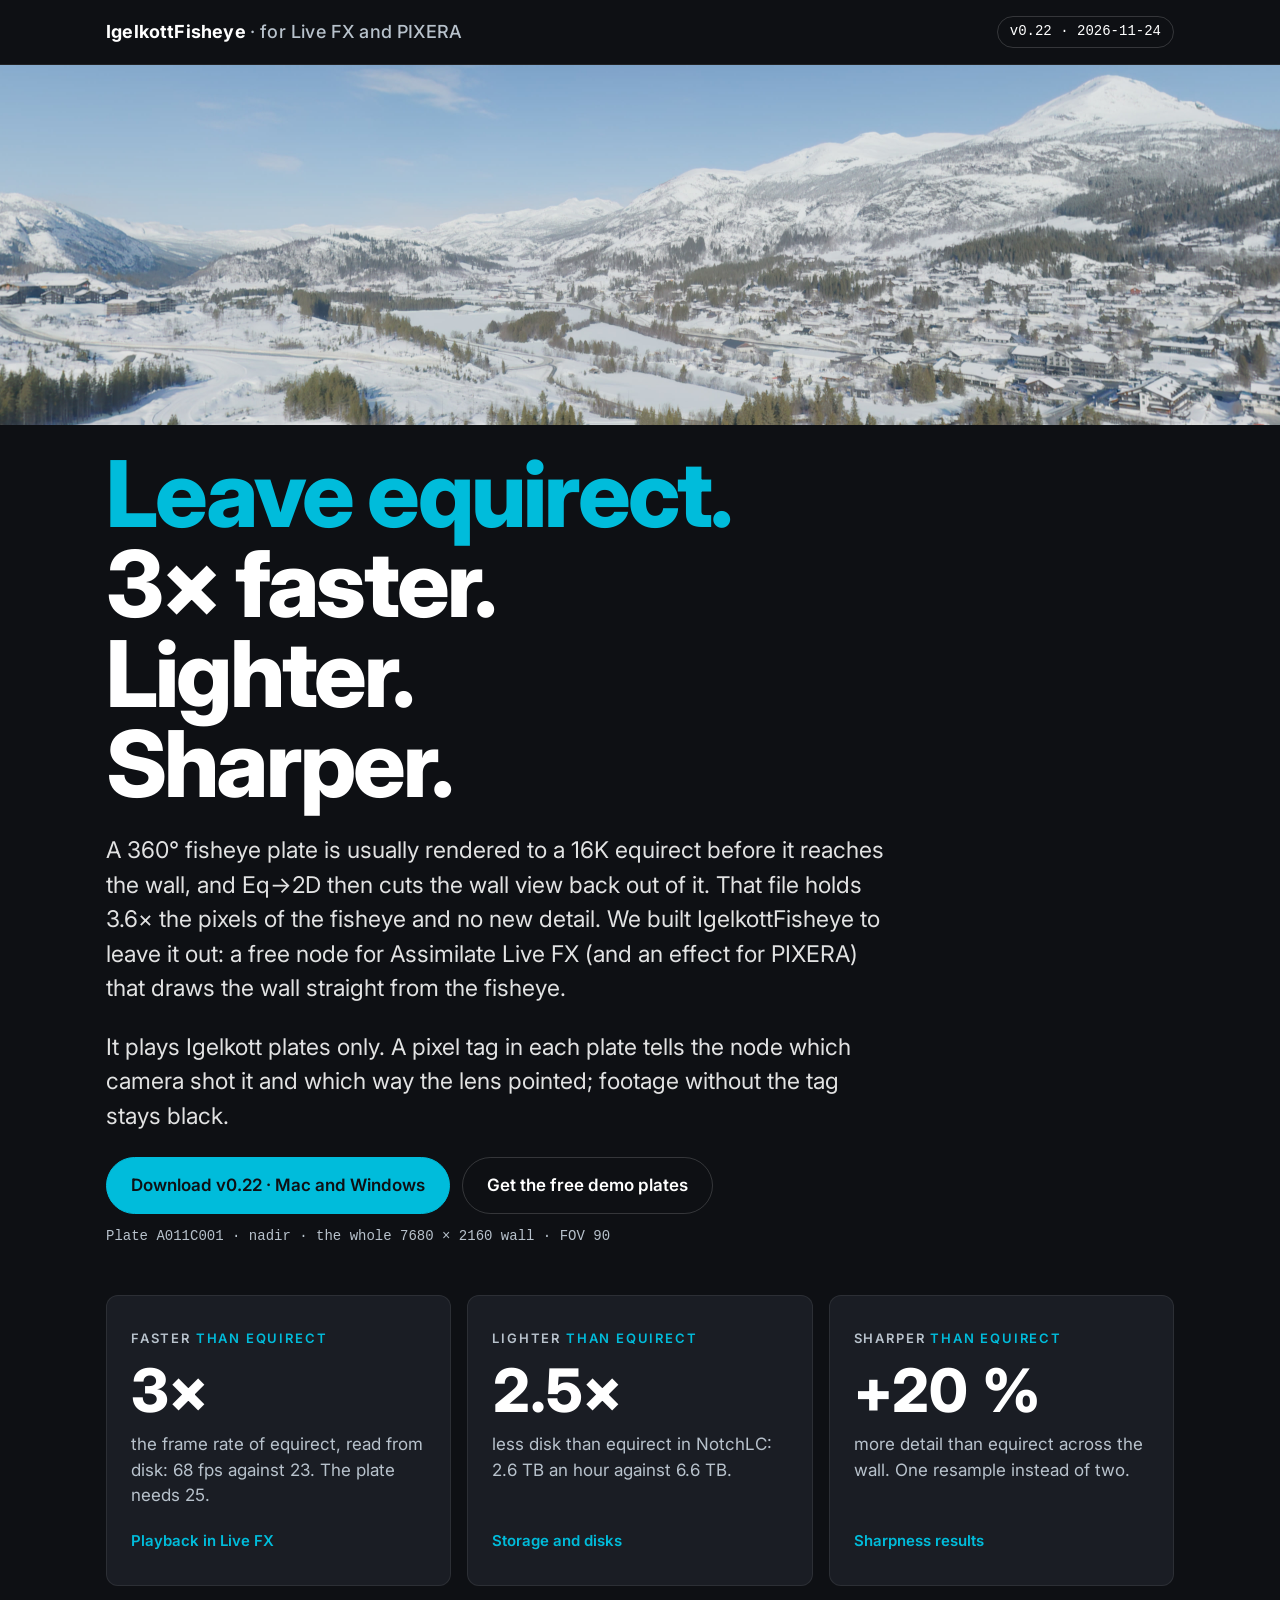
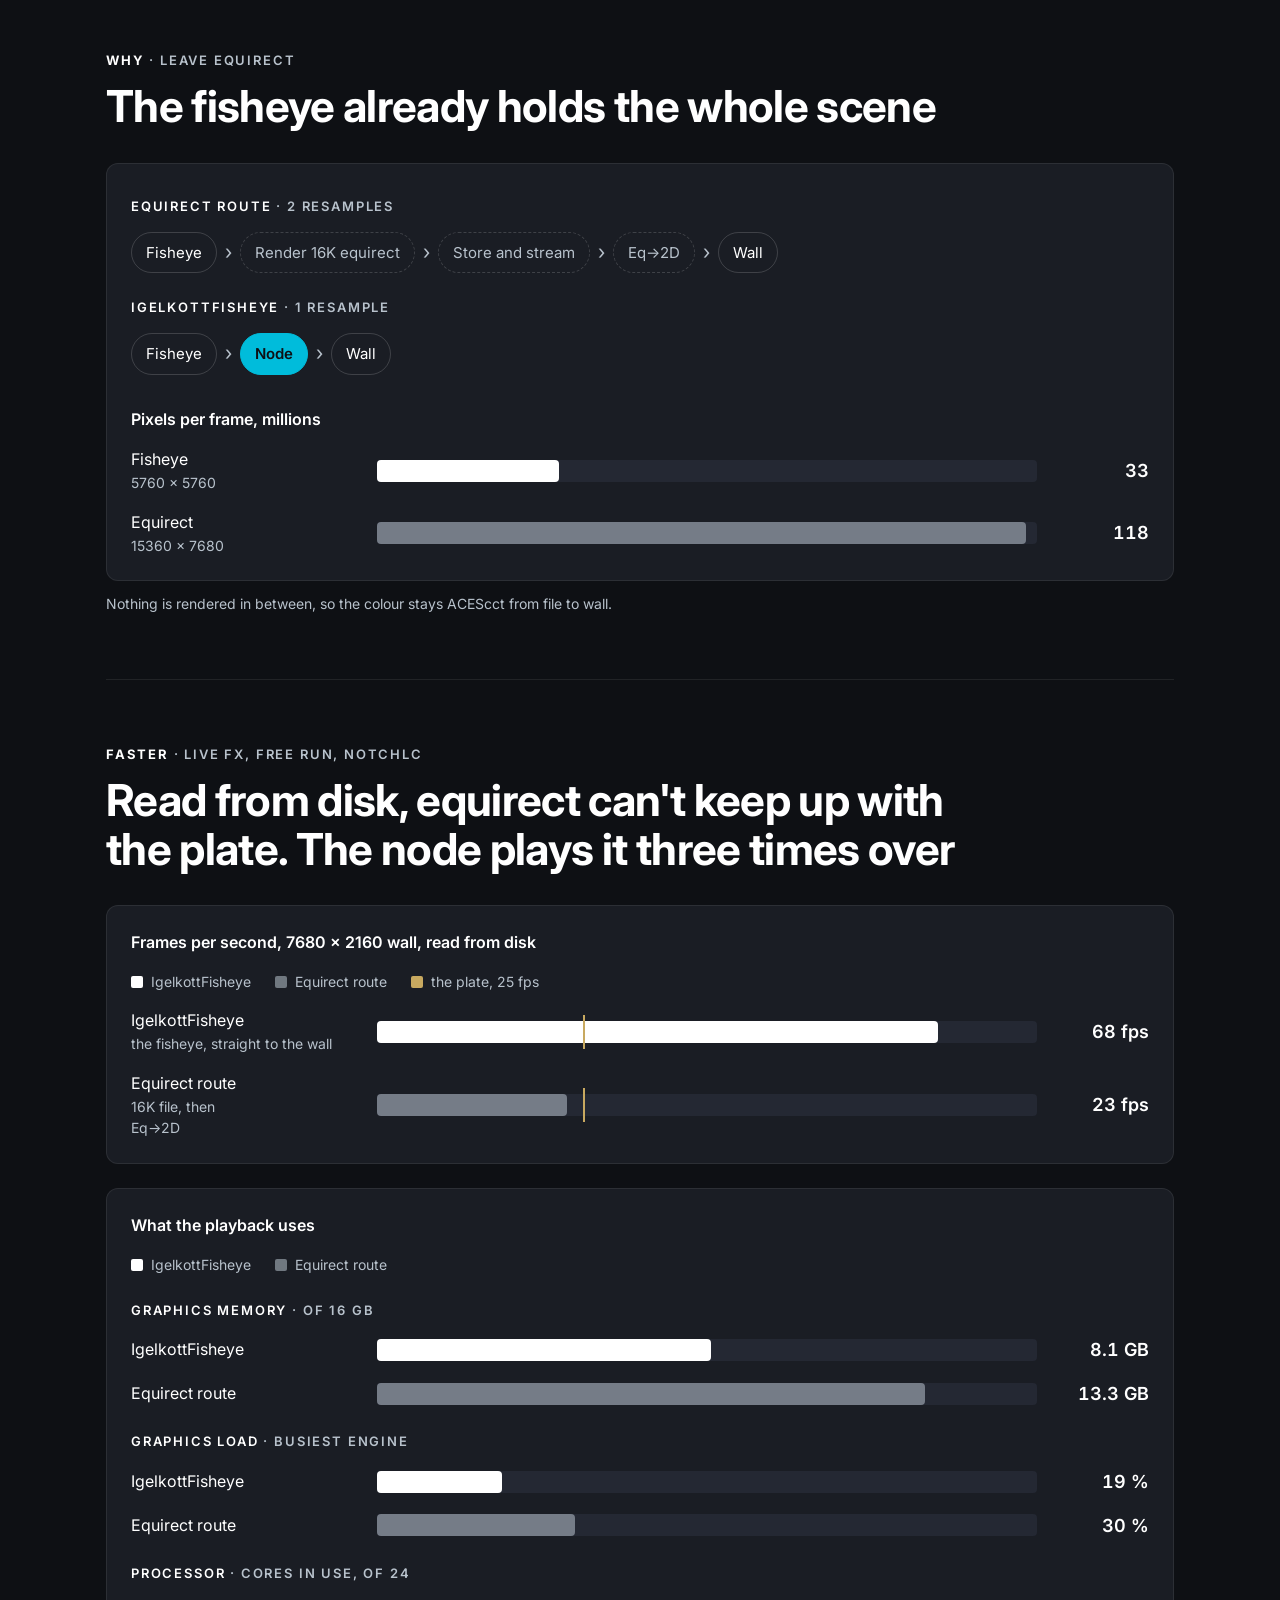
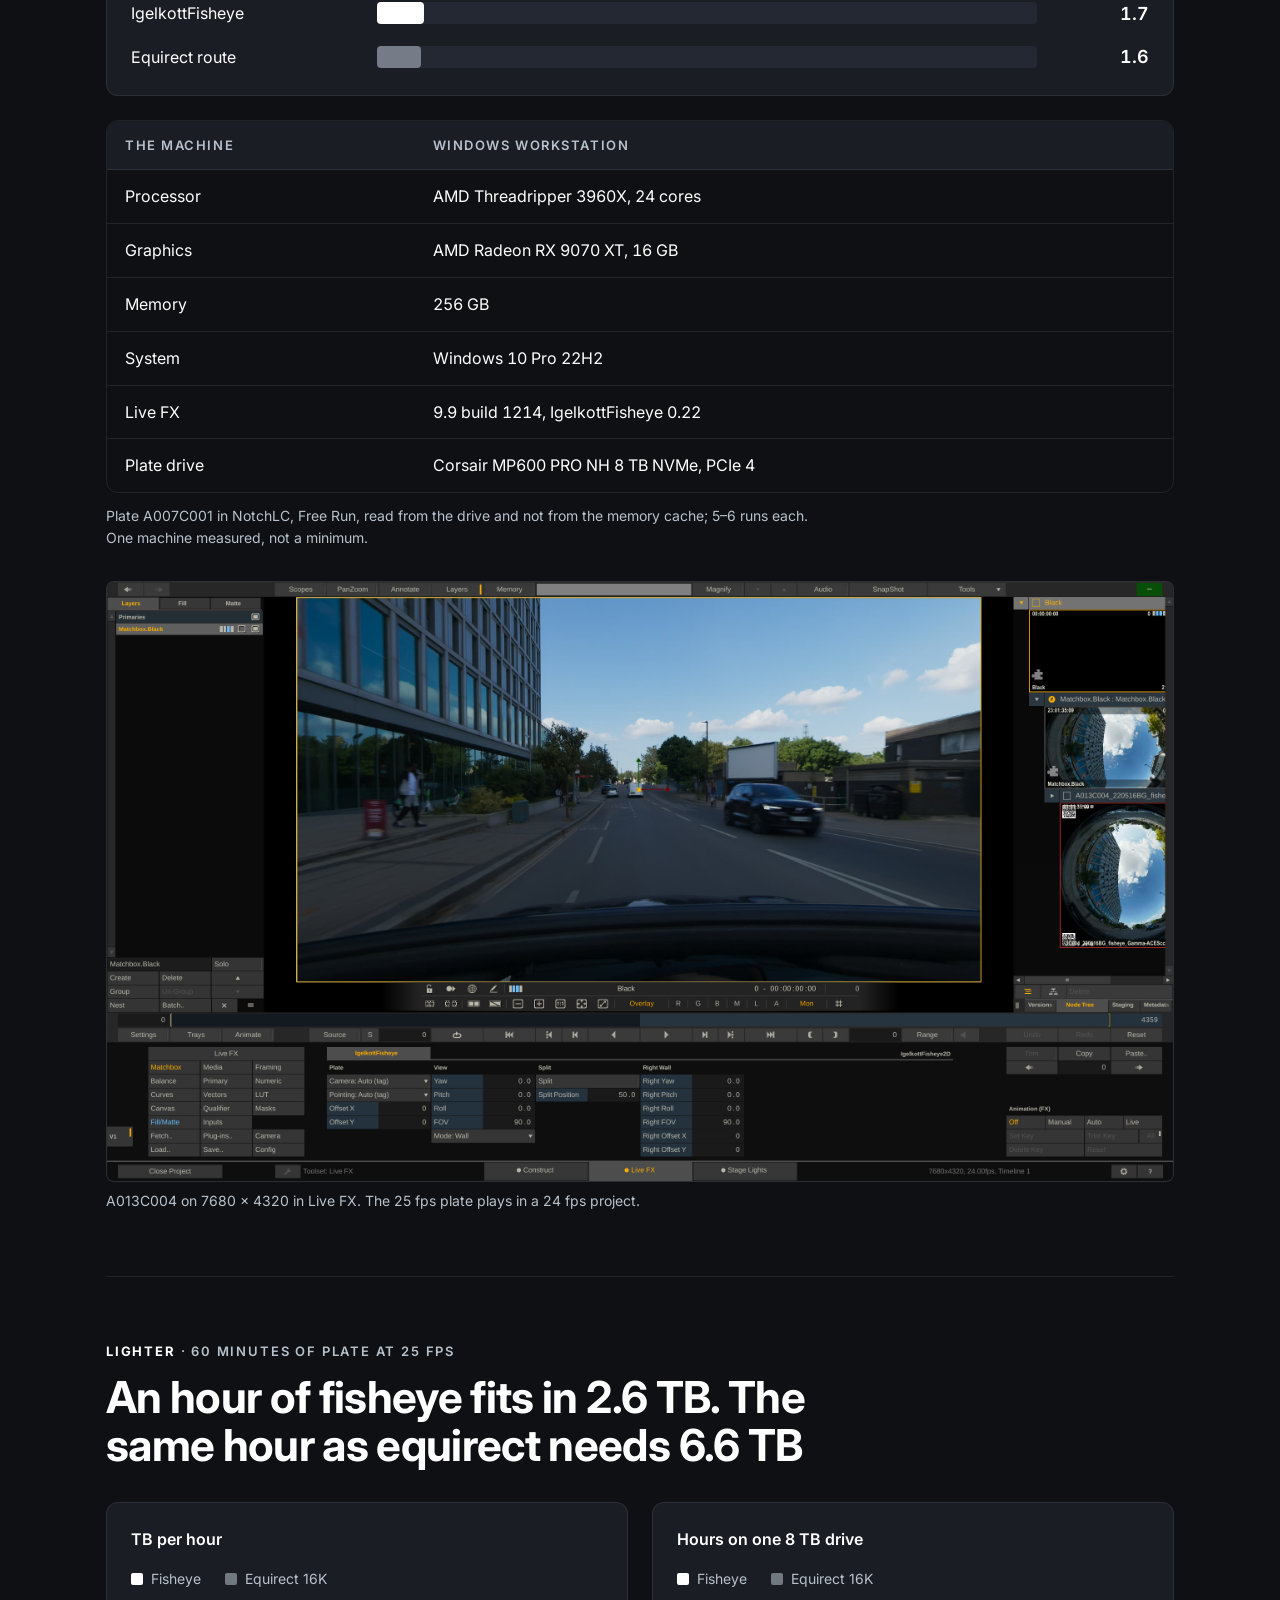
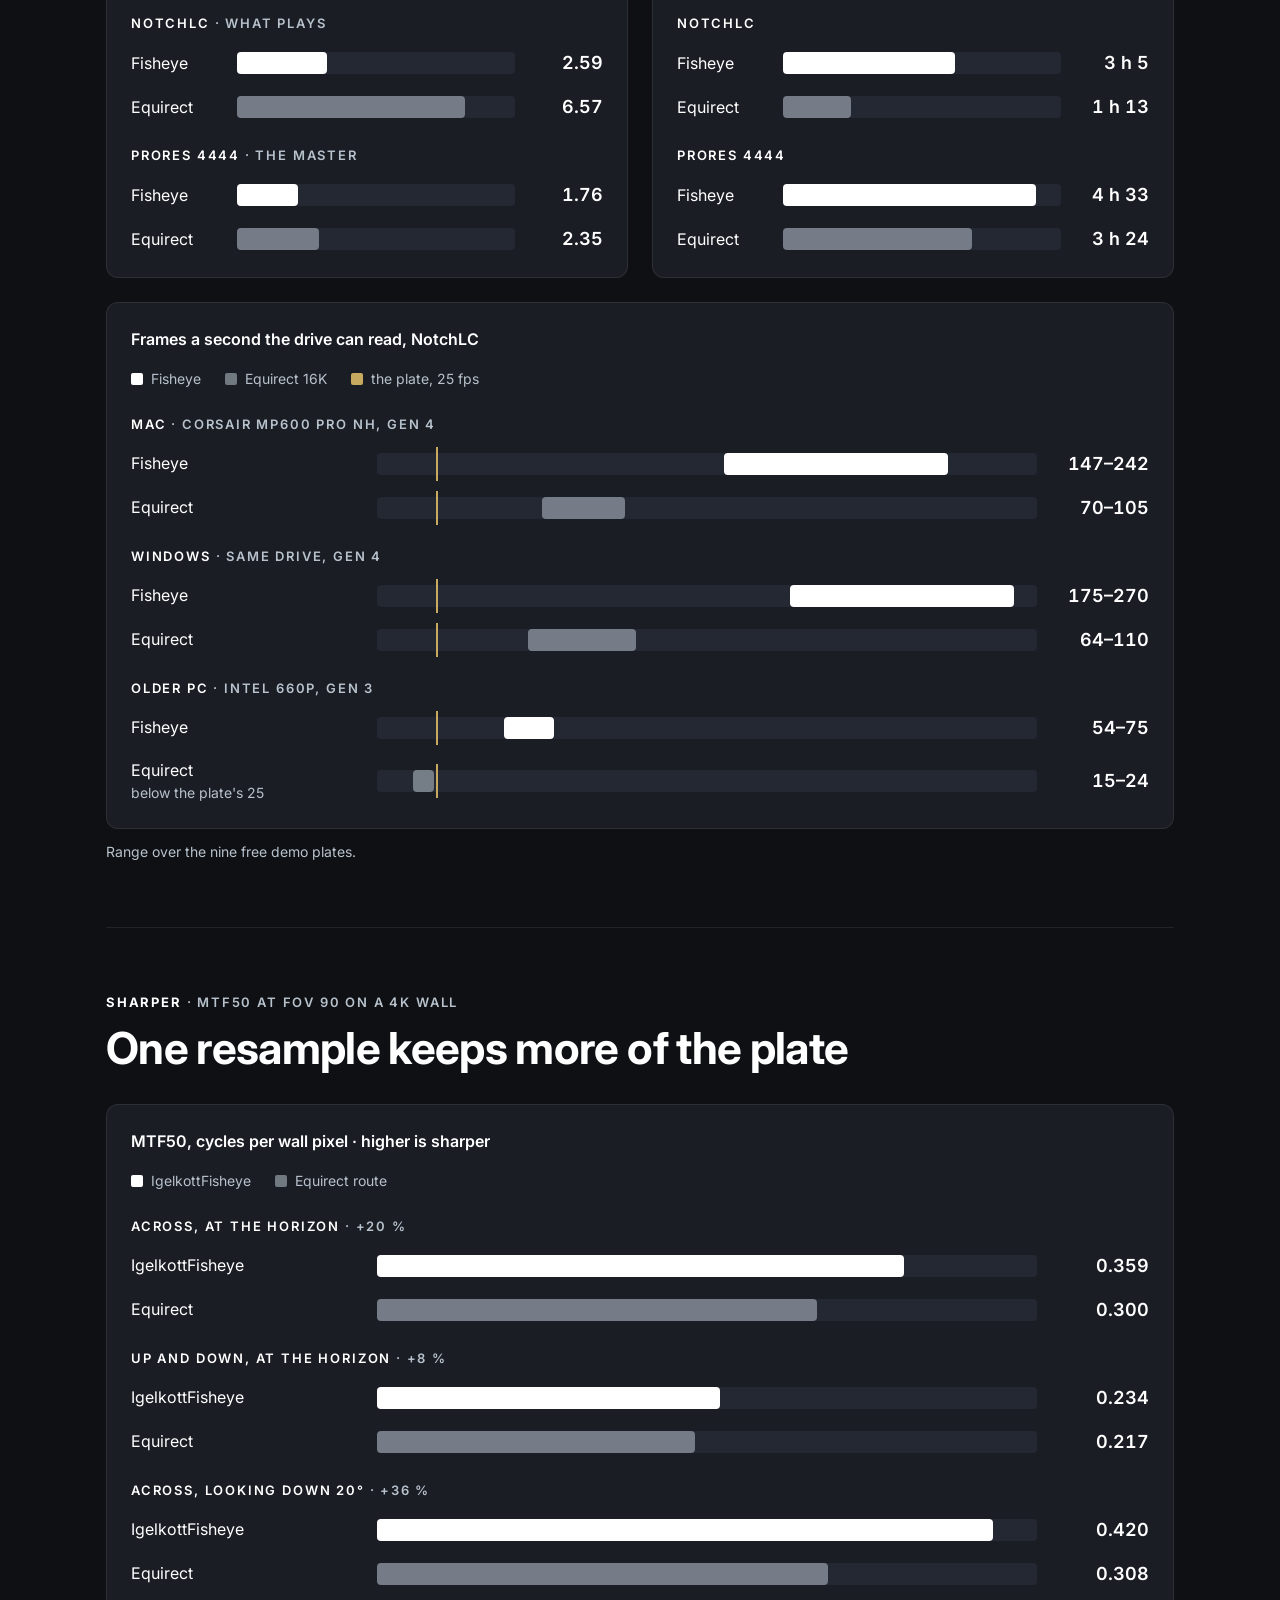
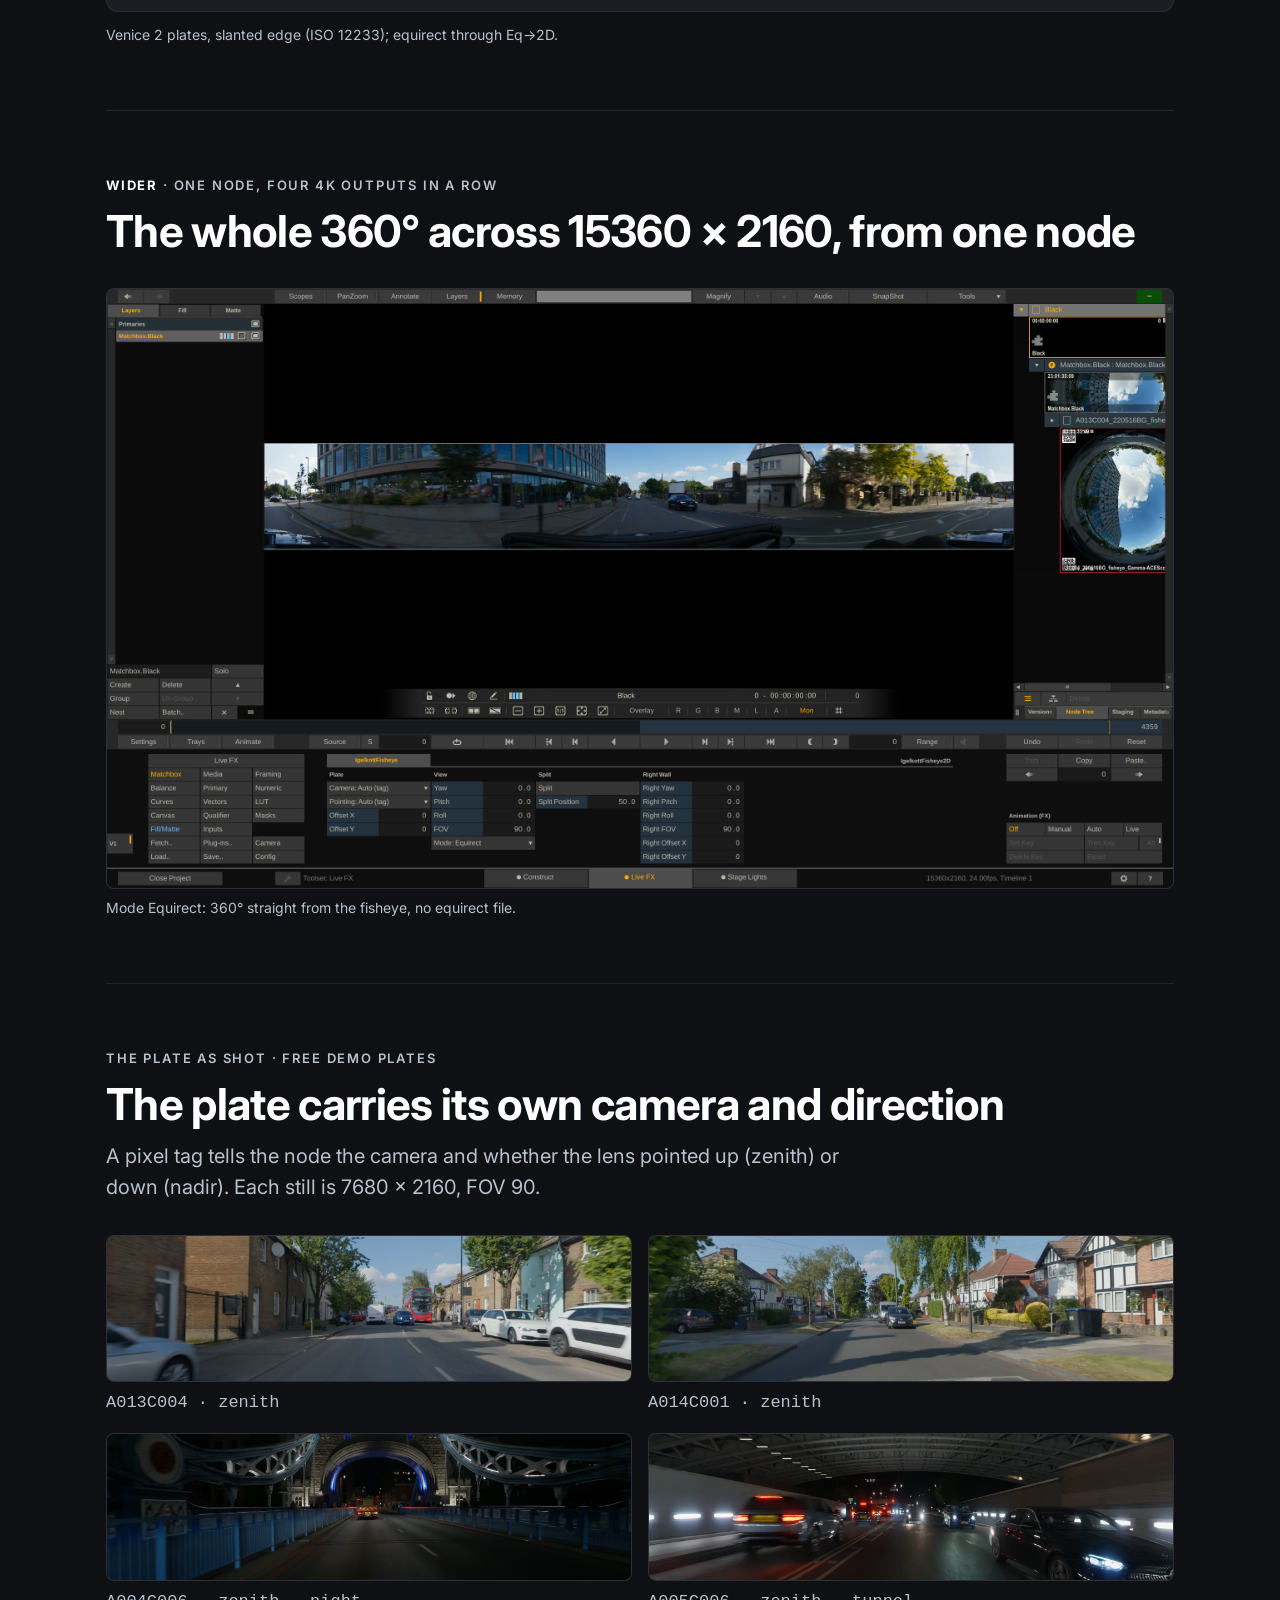
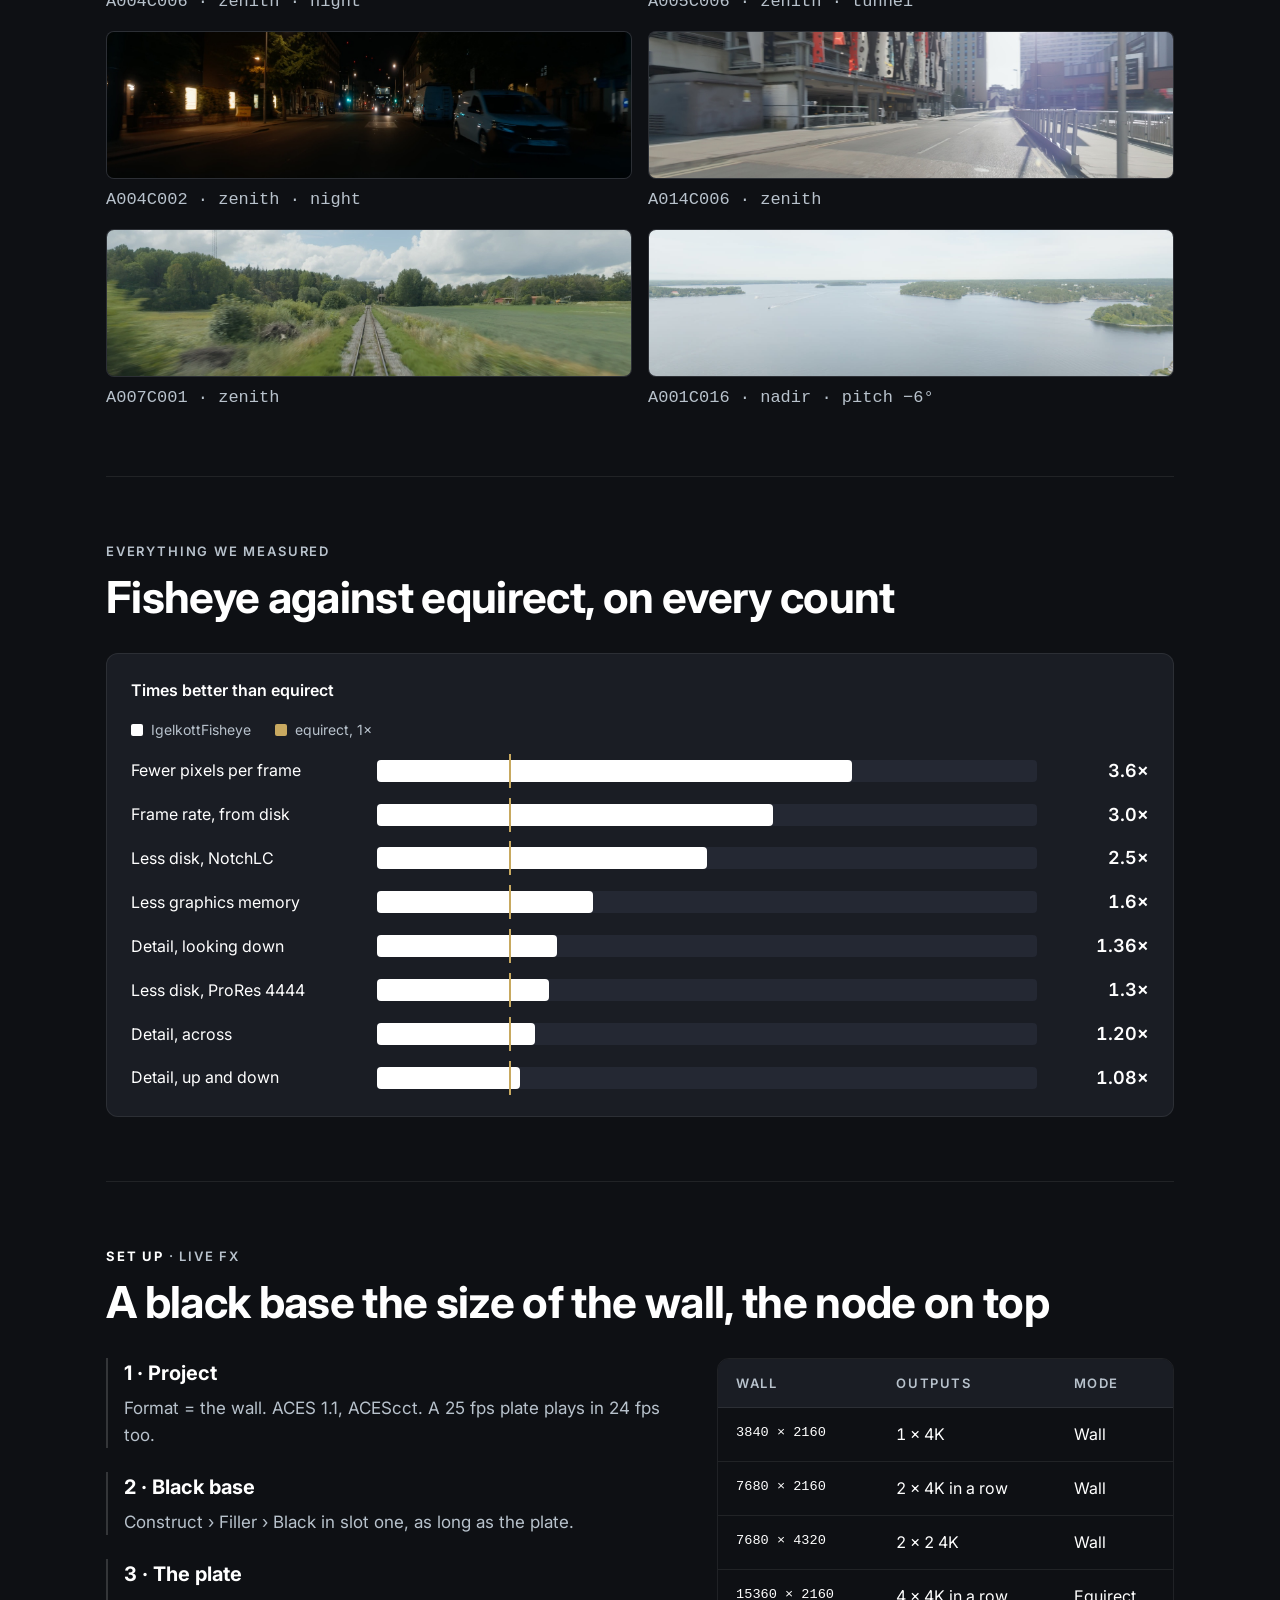
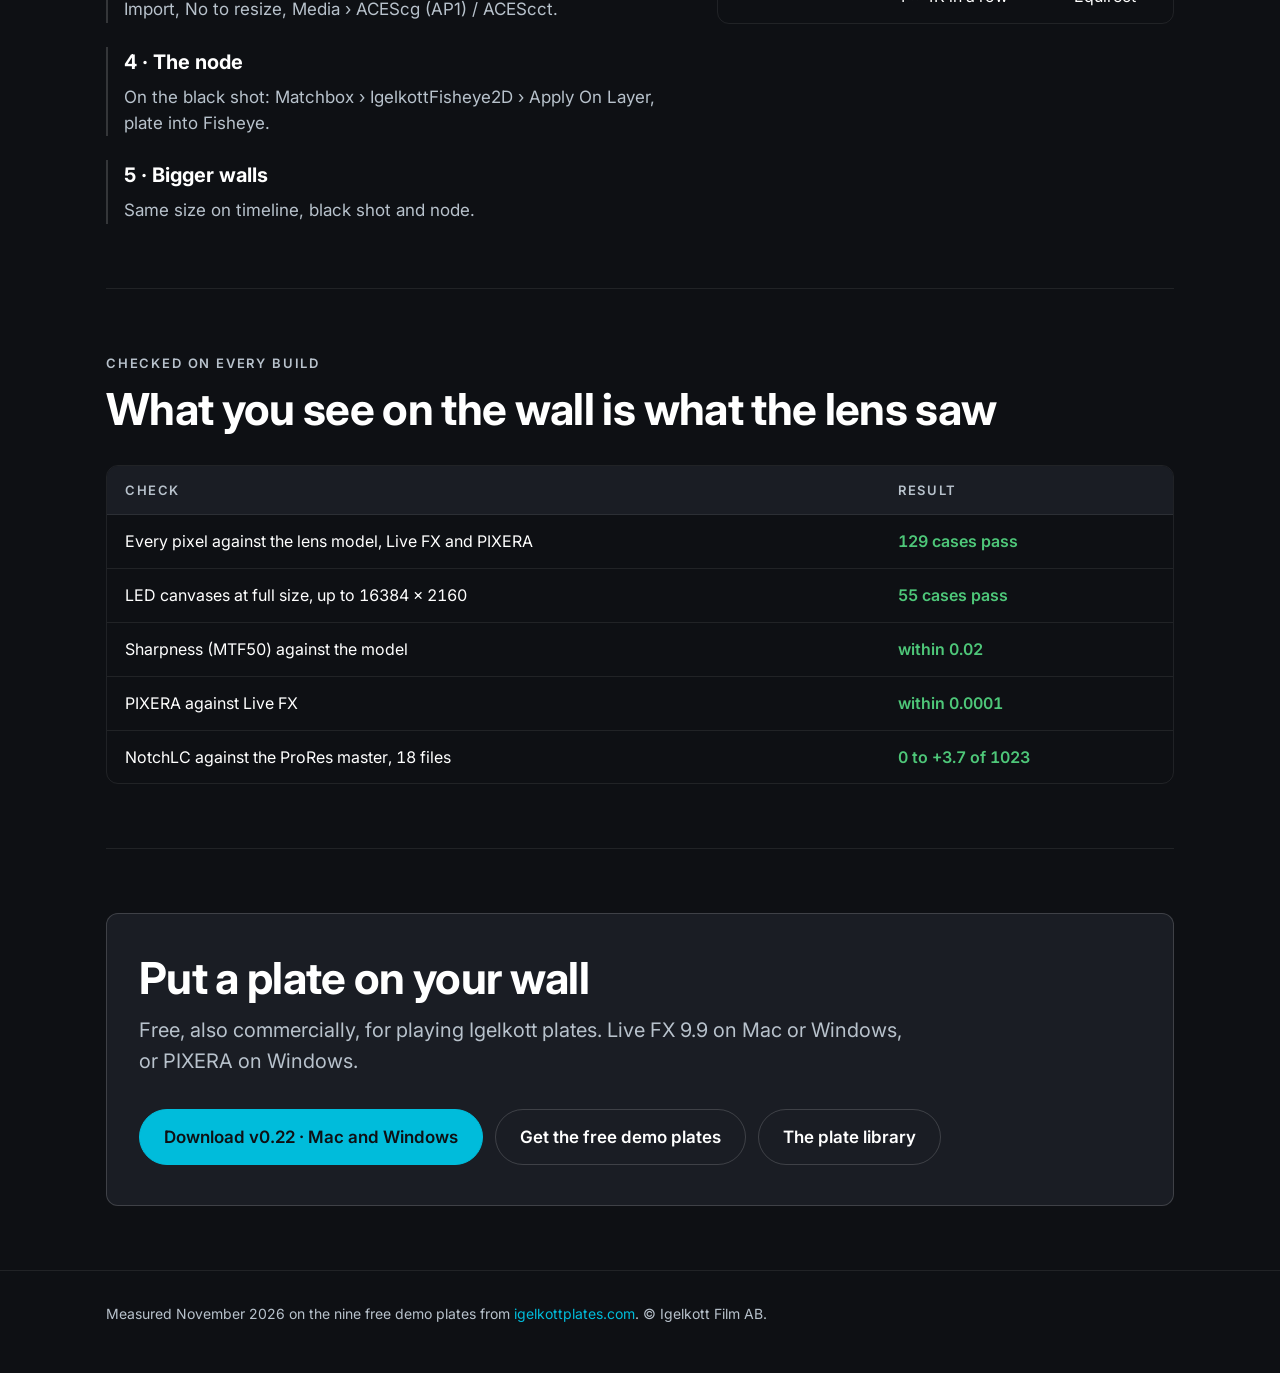
==== commit 913a6fca: "Product page: frame rate read from disk, 3x; graphics memory The earlier 4.7x set the node read from" ====
--- a/docs/index.html
+++ b/docs/index.html
@@ -3,7 +3,7 @@
 <head>
 <meta charset="utf-8">
 <meta name="viewport" content="width=device-width, initial-scale=1">
-<meta name="description" content="A 360° plate is usually rendered to a 16K equirect before it reaches the LED wall. IgelkottFisheye leaves the equirect out and plays Igelkott fisheye plates straight on the wall in Assimilate Live FX and PIXERA: 2.5–4.7× the frame rate, 2.5× less disk and sharper than the equirect route, measured on the same machines.">
+<meta name="description" content="A 360° plate is usually rendered to a 16K equirect before it reaches the LED wall. IgelkottFisheye leaves the equirect out and plays Igelkott fisheye plates straight on the wall in Assimilate Live FX and PIXERA: 3× the frame rate read from disk, 2.5× less disk and sharper than the equirect route, measured on the same machine.">
 <title>IgelkottFisheye on the Wall</title>
 <link rel="stylesheet" href="https://fonts.googleapis.com/css2?family=Inter:wght@400;500;600;700;800&display=swap">
 <link rel="stylesheet" href="igelkott.css">
@@ -192,7 +192,7 @@
   <img src="img/hero_A011C001.jpg" width="3840" height="1080" alt="Plate A011C001, shot from the air with the lens pointing down, on a whole 7680 × 2160 wall: a snowy mountain valley with a village in the middle, drawn by the node straight from the fisheye">
 </div>
 <div class="wrap hero-copy">
-  <h1><span class="vs">Leave equirect.</span><span>2.5–4.7× faster.</span><span>Lighter.</span><span>Sharper.</span></h1>
+  <h1><span class="vs">Leave equirect.</span><span>3× faster.</span><span>Lighter.</span><span>Sharper.</span></h1>
   <p class="dek">A 360° fisheye plate is usually rendered to a 16K equirect before it reaches the wall, and <span class="nw">Eq-&gt;2D</span> then cuts the wall view back out of it. That file holds 3.6× the pixels of the fisheye and no new detail. We built IgelkottFisheye to leave it out: a free node for Assimilate Live FX (and an effect for PIXERA) that draws the wall straight from the fisheye.</p>
   <p class="dek">It plays Igelkott plates only. A pixel tag in each plate tells the node which camera shot it and which way the lens pointed; footage without the tag stays black.</p>
   <div class="cta-actions">
@@ -204,8 +204,8 @@
   <div class="claims">
     <div class="claim">
       <span class="word">Faster <em>than equirect</em></span>
-      <b>2.5–4.7×</b>
-      <p>the frame rate of equirect on the same machine. 108 fps against 23 on Windows; the plate needs 25.</p>
+      <b>3×</b>
+      <p>the frame rate of equirect, read from disk: 68 fps against 23. The plate needs 25.</p>
       <a href="#faster">Playback in Live FX</a>
     </div>
     <div class="claim">
@@ -245,63 +245,41 @@
 <section class="block" id="faster">
   <div class="head">
     <span class="label"><b>Faster</b> · Live FX, Free Run, NotchLC</span>
-    <h2>Equirect can't keep up with the plate on the Windows workstation. The node plays it four times over</h2>
-  </div>
-  <div class="chart" role="img" aria-label="Frames per second in Live FX, Free Run, NotchLC. 7680 × 2160 wall, with IgelkottFisheye: Mac 121, Windows 108. The same wall, the equirect route (a 16K equirect file, then Eq->2D): Mac 49, Windows 23, below the plate's 25. 15360 × 2160 wall, with IgelkottFisheye: Mac 123, Windows 91.">
-    <div class="title">Frames per second</div>
-    <div class="legend"><span><i style="background:var(--fg)"></i>Mac Studio, M3 Ultra</span><span><i style="background:var(--mute);opacity:.55"></i>Windows workstation, Threadripper 3960X + RX 9070 XT</span><span><i style="background:var(--mark)"></i>the plate, 25 fps</span></div>
-    <div class="group"><b>7680 × 2160 wall</b> · with IgelkottFisheye</div>
-    <div class="row"><div class="n">Mac</div><div class="track"><div class="fill" style="width:93%"></div><div class="ref" style="left:19.2%"></div></div><div class="v">121 fps</div></div>
-    <div class="row"><div class="n">Windows</div><div class="track"><div class="fill alt" style="width:83%"></div><div class="ref" style="left:19.2%"></div></div><div class="v">108 fps</div></div>
-    <div class="group"><b>7680 × 2160 wall</b> · the equirect route</div>
-    <div class="row"><div class="n">Mac</div><div class="track"><div class="fill" style="width:37.7%"></div><div class="ref" style="left:19.2%"></div></div><div class="v">49 fps</div></div>
-    <div class="row"><div class="n">Windows<span>below the plate's 25</span></div><div class="track"><div class="fill alt" style="width:17.7%"></div><div class="ref" style="left:19.2%"></div></div><div class="v">23 fps</div></div>
-    <div class="group"><b>15360 × 2160 wall</b> · with IgelkottFisheye</div>
-    <div class="row"><div class="n">Mac</div><div class="track"><div class="fill" style="width:94.6%"></div><div class="ref" style="left:19.2%"></div></div><div class="v">123 fps</div></div>
-    <div class="row"><div class="n">Windows</div><div class="track"><div class="fill alt" style="width:70%"></div><div class="ref" style="left:19.2%"></div></div><div class="v">91 fps</div></div>
-  </div>
-
-  <div class="duo">
-    <div class="chart" role="img" aria-label="Processor in use, cores. 7680 × 2160 with IgelkottFisheye: Mac 1.9, Windows 2.1. Equirect route: Mac 2.8, Windows 1.6. 15360 × 2160: Mac not measured, Windows 1.7.">
-      <div class="title">Processor in use, cores</div>
-      <div class="group"><b>7680 × 2160</b> · IgelkottFisheye</div>
-      <div class="row"><div class="n">Mac</div><div class="track"><div class="fill" style="width:47.5%"></div></div><div class="v">1.9</div></div>
-      <div class="row"><div class="n">Windows</div><div class="track"><div class="fill alt" style="width:52.5%"></div></div><div class="v">2.1</div></div>
-      <div class="group"><b>7680 × 2160</b> · equirect route</div>
-      <div class="row"><div class="n">Mac</div><div class="track"><div class="fill" style="width:70%"></div></div><div class="v">2.8</div></div>
-      <div class="row"><div class="n">Windows</div><div class="track"><div class="fill alt" style="width:40%"></div></div><div class="v">1.6</div></div>
-      <div class="group"><b>15360 × 2160</b> · IgelkottFisheye</div>
-      <div class="row"><div class="n">Mac</div><div class="track"></div><div class="v na">–</div></div>
-      <div class="row"><div class="n">Windows</div><div class="track"><div class="fill alt" style="width:42.5%"></div></div><div class="v">1.7</div></div>
-      <p class="caption">Scale 0–4 of 28 (Mac) and 24 (Windows) cores.</p>
-    </div>
-    <div class="chart" role="img" aria-label="Graphics load, busiest engine. 7680 × 2160 with IgelkottFisheye: Mac 68 %, Windows 30 %. Equirect route: Mac 44 %, Windows 32 %. 15360 × 2160: Mac 99 %, Windows 44 %.">
-      <div class="title">Graphics load</div>
-      <div class="group"><b>7680 × 2160</b> · IgelkottFisheye</div>
-      <div class="row"><div class="n">Mac</div><div class="track"><div class="fill" style="width:68%"></div></div><div class="v">68 %</div></div>
-      <div class="row"><div class="n">Windows</div><div class="track"><div class="fill alt" style="width:30%"></div></div><div class="v">30 %</div></div>
-      <div class="group"><b>7680 × 2160</b> · equirect route</div>
-      <div class="row"><div class="n">Mac</div><div class="track"><div class="fill" style="width:44%"></div></div><div class="v">44 %</div></div>
-      <div class="row"><div class="n">Windows</div><div class="track"><div class="fill alt" style="width:32%"></div></div><div class="v">32 %</div></div>
-      <div class="group"><b>15360 × 2160</b> · IgelkottFisheye</div>
-      <div class="row"><div class="n">Mac</div><div class="track"><div class="fill" style="width:99%"></div></div><div class="v">99 %</div></div>
-      <div class="row"><div class="n">Windows</div><div class="track"><div class="fill alt" style="width:44%"></div></div><div class="v">44 %</div></div>
-      <p class="caption">While playing as fast as it can (Free Run).</p>
-    </div>
+    <h2>Read from disk, equirect can't keep up with the plate. The node plays it three times over</h2>
+  </div>
+  <div class="chart" role="img" aria-label="Frames per second in Live FX, Free Run, NotchLC, 7680 × 2160 wall, plate read from disk. IgelkottFisheye: 68. The equirect route (a 16K equirect file, then Eq->2D): 23, below the plate's 25.">
+    <div class="title">Frames per second, 7680 × 2160 wall, read from disk</div>
+    <div class="legend"><span><i style="background:var(--fg)"></i>IgelkottFisheye</span><span><i style="background:var(--mute);opacity:.55"></i>Equirect route</span><span><i style="background:var(--mark)"></i>the plate, 25 fps</span></div>
+    <div class="row"><div class="n">IgelkottFisheye<span>the fisheye, straight to the wall</span></div><div class="track"><div class="fill" style="width:85%"></div><div class="ref" style="left:31.25%"></div></div><div class="v">68 fps</div></div>
+    <div class="row"><div class="n">Equirect route<span>16K file, then <span class="nw">Eq-&gt;2D</span></span></div><div class="track"><div class="fill alt" style="width:28.75%"></div><div class="ref" style="left:31.25%"></div></div><div class="v">23 fps</div></div>
+  </div>
+
+  <div class="chart" style="margin-top:var(--igelkott-space-6)" role="img" aria-label="What the playback uses, read from disk. Processor: IgelkottFisheye 1.7 cores, equirect 1.6. Graphics load: 19 % against 30 %. Graphics memory: 8.1 GB against 13.3 GB of 16.">
+    <div class="title">What the playback uses</div>
+    <div class="legend"><span><i style="background:var(--fg)"></i>IgelkottFisheye</span><span><i style="background:var(--mute);opacity:.55"></i>Equirect route</span></div>
+    <div class="group"><b>Graphics memory</b> · of 16 GB</div>
+    <div class="row"><div class="n">IgelkottFisheye</div><div class="track"><div class="fill" style="width:50.6%"></div></div><div class="v">8.1 GB</div></div>
+    <div class="row"><div class="n">Equirect route</div><div class="track"><div class="fill alt" style="width:83.1%"></div></div><div class="v">13.3 GB</div></div>
+    <div class="group"><b>Graphics load</b> · busiest engine</div>
+    <div class="row"><div class="n">IgelkottFisheye</div><div class="track"><div class="fill" style="width:19%"></div></div><div class="v">19 %</div></div>
+    <div class="row"><div class="n">Equirect route</div><div class="track"><div class="fill alt" style="width:30%"></div></div><div class="v">30 %</div></div>
+    <div class="group"><b>Processor</b> · cores in use, of 24</div>
+    <div class="row"><div class="n">IgelkottFisheye</div><div class="track"><div class="fill" style="width:7.1%"></div></div><div class="v">1.7</div></div>
+    <div class="row"><div class="n">Equirect route</div><div class="track"><div class="fill alt" style="width:6.7%"></div></div><div class="v">1.6</div></div>
   </div>
 
   <div class="tablewrap" style="margin-top:var(--igelkott-space-6)">
     <table>
-      <tr><th>The two machines</th><th>Mac Studio</th><th>Windows workstation</th></tr>
-      <tr><td>Processor</td><td>Apple M3 Ultra, 28 cores</td><td>AMD Threadripper 3960X, 24 cores</td></tr>
-      <tr><td>Graphics</td><td>M3 Ultra, 60 GPU cores</td><td>AMD Radeon RX 9070 XT, 16 GB</td></tr>
-      <tr><td>Memory</td><td>96 GB</td><td>256 GB</td></tr>
-      <tr><td>System</td><td>macOS 26.5</td><td>Windows 10 Pro 22H2</td></tr>
-      <tr><td>Live FX</td><td>9.9 build 1212</td><td>9.9 build 1214</td></tr>
-      <tr><td>Plate drive</td><td colspan="2">The same Corsair MP600 PRO NH 8 TB NVMe</td></tr>
+      <tr><th>The machine</th><th>Windows workstation</th></tr>
+      <tr><td>Processor</td><td>AMD Threadripper 3960X, 24 cores</td></tr>
+      <tr><td>Graphics</td><td>AMD Radeon RX 9070 XT, 16 GB</td></tr>
+      <tr><td>Memory</td><td>256 GB</td></tr>
+      <tr><td>System</td><td>Windows 10 Pro 22H2</td></tr>
+      <tr><td>Live FX</td><td>9.9 build 1214, IgelkottFisheye 0.22</td></tr>
+      <tr><td>Plate drive</td><td>Corsair MP600 PRO NH 8 TB NVMe, PCIe 4</td></tr>
     </table>
   </div>
-  <p class="caption">Plate A007C001, median of 20 s. The only two machines measured, not a minimum.</p>
+  <p class="caption">Plate A007C001 in NotchLC, Free Run, read from the drive and not from the memory cache; 5–6 runs each. One machine measured, not a minimum.</p>
   <figure class="shot"><img src="img/livefx_wall_8k.jpg" width="2560" height="1440" alt="Assimilate Live FX with IgelkottFisheye: plate A013C004 on a whole 8K wall, 7680 × 4320, in a 24 fps project, and the node's panel" loading="lazy"><figcaption>A013C004 on 7680 × 4320 in Live FX. The 25 fps plate plays in a 24 fps project.</figcaption></figure>
 </section>
 
@@ -375,7 +353,7 @@
     <span class="label"><b>Wider</b> · one node, four 4K outputs in a row</span>
     <h2>The whole 360° across 15360 × 2160, from one node</h2>
   </div>
-  <figure class="shot" style="margin-top:0"><img src="img/livefx_wall_16x2k.jpg" width="2560" height="1440" alt="Live FX with IgelkottFisheye in Mode Equirect: the whole 360° of plate A013C004 across a 15360 × 2160 wall" loading="lazy"><figcaption>Mode Equirect: 360° straight from the fisheye, no equirect file. 123 fps on the Mac, 91 on Windows.</figcaption></figure>
+  <figure class="shot" style="margin-top:0"><img src="img/livefx_wall_16x2k.jpg" width="2560" height="1440" alt="Live FX with IgelkottFisheye in Mode Equirect: the whole 360° of plate A013C004 across a 15360 × 2160 wall" loading="lazy"><figcaption>Mode Equirect: 360° straight from the fisheye, no equirect file.</figcaption></figure>
 </section>
 
 <section class="block">
@@ -401,13 +379,13 @@
     <span class="label">Everything we measured</span>
     <h2>Fisheye against equirect, on every count</h2>
   </div>
-  <div class="chart" role="img" aria-label="How many times better IgelkottFisheye is than the equirect route; equirect is 1×. Frame rate, Windows: 4.7×. Fewer pixels per frame: 3.6×. Frame rate, Mac: 2.5×. Less disk, NotchLC: 2.5×. Detail looking down 20°: 1.36×. Less disk, ProRes 4444: 1.3×. Detail across: 1.20×. Detail up and down: 1.08×.">
+  <div class="chart" role="img" aria-label="How many times better IgelkottFisheye is than the equirect route; equirect is 1×. Fewer pixels per frame: 3.6×. Frame rate read from disk: 3.0×. Less disk, NotchLC: 2.5×. Less graphics memory: 1.6×. Detail looking down 20°: 1.36×. Less disk, ProRes 4444: 1.3×. Detail across: 1.20×. Detail up and down: 1.08×.">
     <div class="title">Times better than equirect</div>
     <div class="legend"><span><i style="background:var(--fg)"></i>IgelkottFisheye</span><span><i style="background:var(--mark)"></i>equirect, 1×</span></div>
-    <div class="row"><div class="n">Frame rate, Windows</div><div class="track"><div class="fill" style="width:94%"></div><div class="ref" style="left:20%"></div></div><div class="v">4.7×</div></div>
     <div class="row"><div class="n">Fewer pixels per frame</div><div class="track"><div class="fill" style="width:72%"></div><div class="ref" style="left:20%"></div></div><div class="v">3.6×</div></div>
-    <div class="row"><div class="n">Frame rate, Mac</div><div class="track"><div class="fill" style="width:50%"></div><div class="ref" style="left:20%"></div></div><div class="v">2.5×</div></div>
+    <div class="row"><div class="n">Frame rate, from disk</div><div class="track"><div class="fill" style="width:60%"></div><div class="ref" style="left:20%"></div></div><div class="v">3.0×</div></div>
     <div class="row"><div class="n">Less disk, NotchLC</div><div class="track"><div class="fill" style="width:50%"></div><div class="ref" style="left:20%"></div></div><div class="v">2.5×</div></div>
+    <div class="row"><div class="n">Less graphics memory</div><div class="track"><div class="fill" style="width:32.8%"></div><div class="ref" style="left:20%"></div></div><div class="v">1.6×</div></div>
     <div class="row"><div class="n">Detail, looking down</div><div class="track"><div class="fill" style="width:27.2%"></div><div class="ref" style="left:20%"></div></div><div class="v">1.36×</div></div>
     <div class="row"><div class="n">Less disk, ProRes 4444</div><div class="track"><div class="fill" style="width:26%"></div><div class="ref" style="left:20%"></div></div><div class="v">1.3×</div></div>
     <div class="row"><div class="n">Detail, across</div><div class="track"><div class="fill" style="width:24%"></div><div class="ref" style="left:20%"></div></div><div class="v">1.20×</div></div>
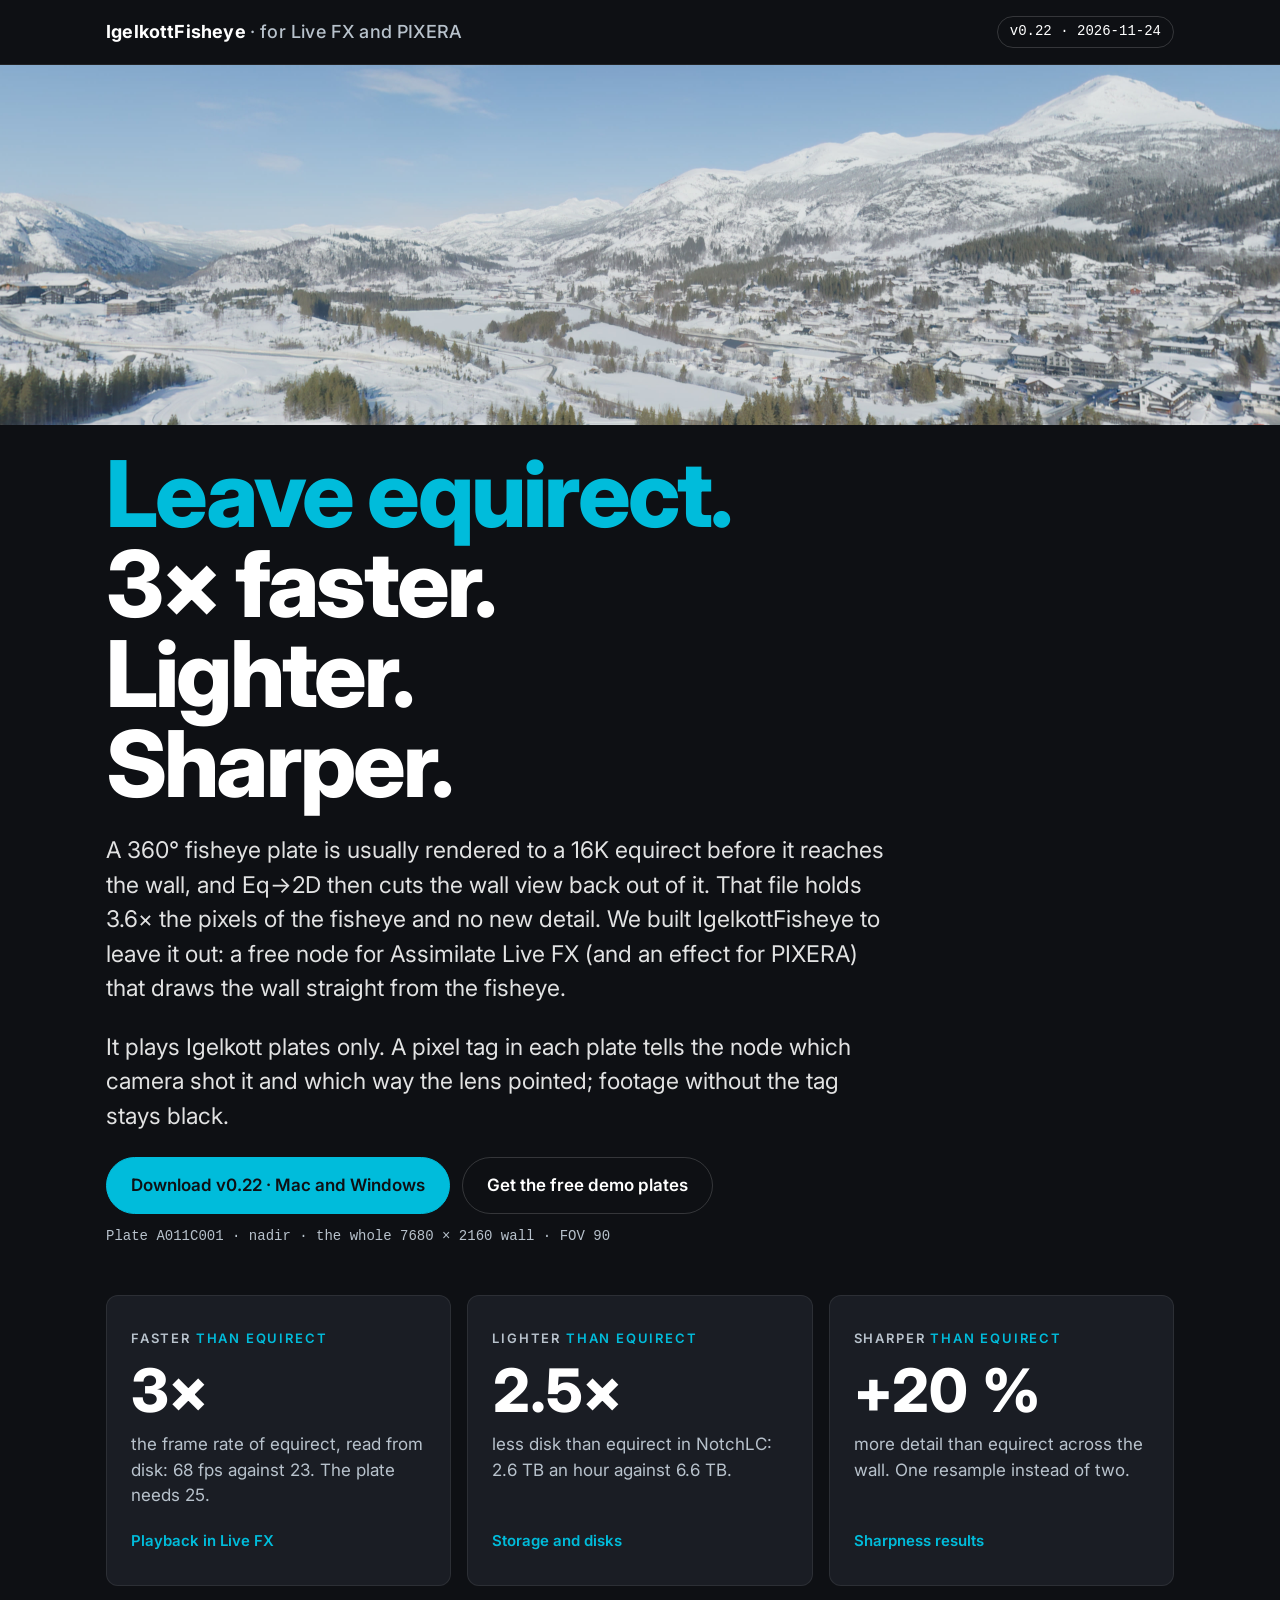
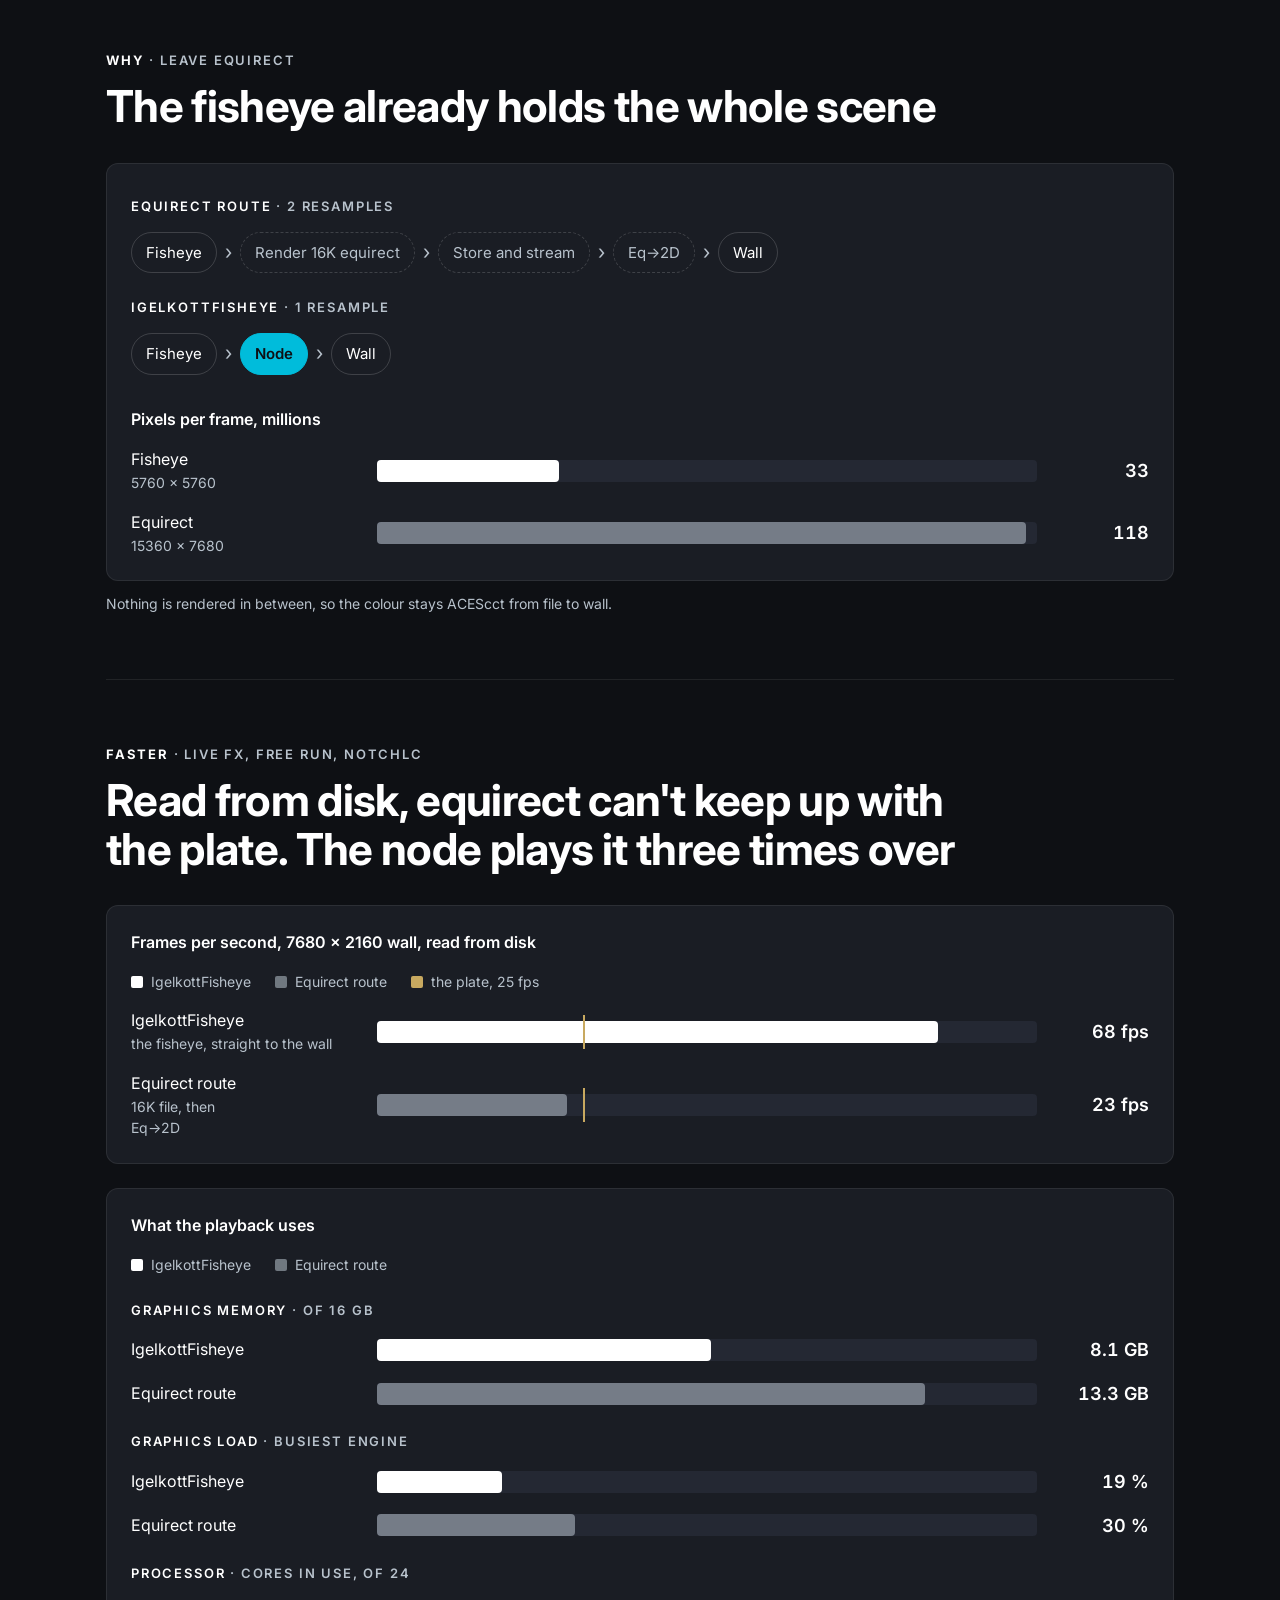
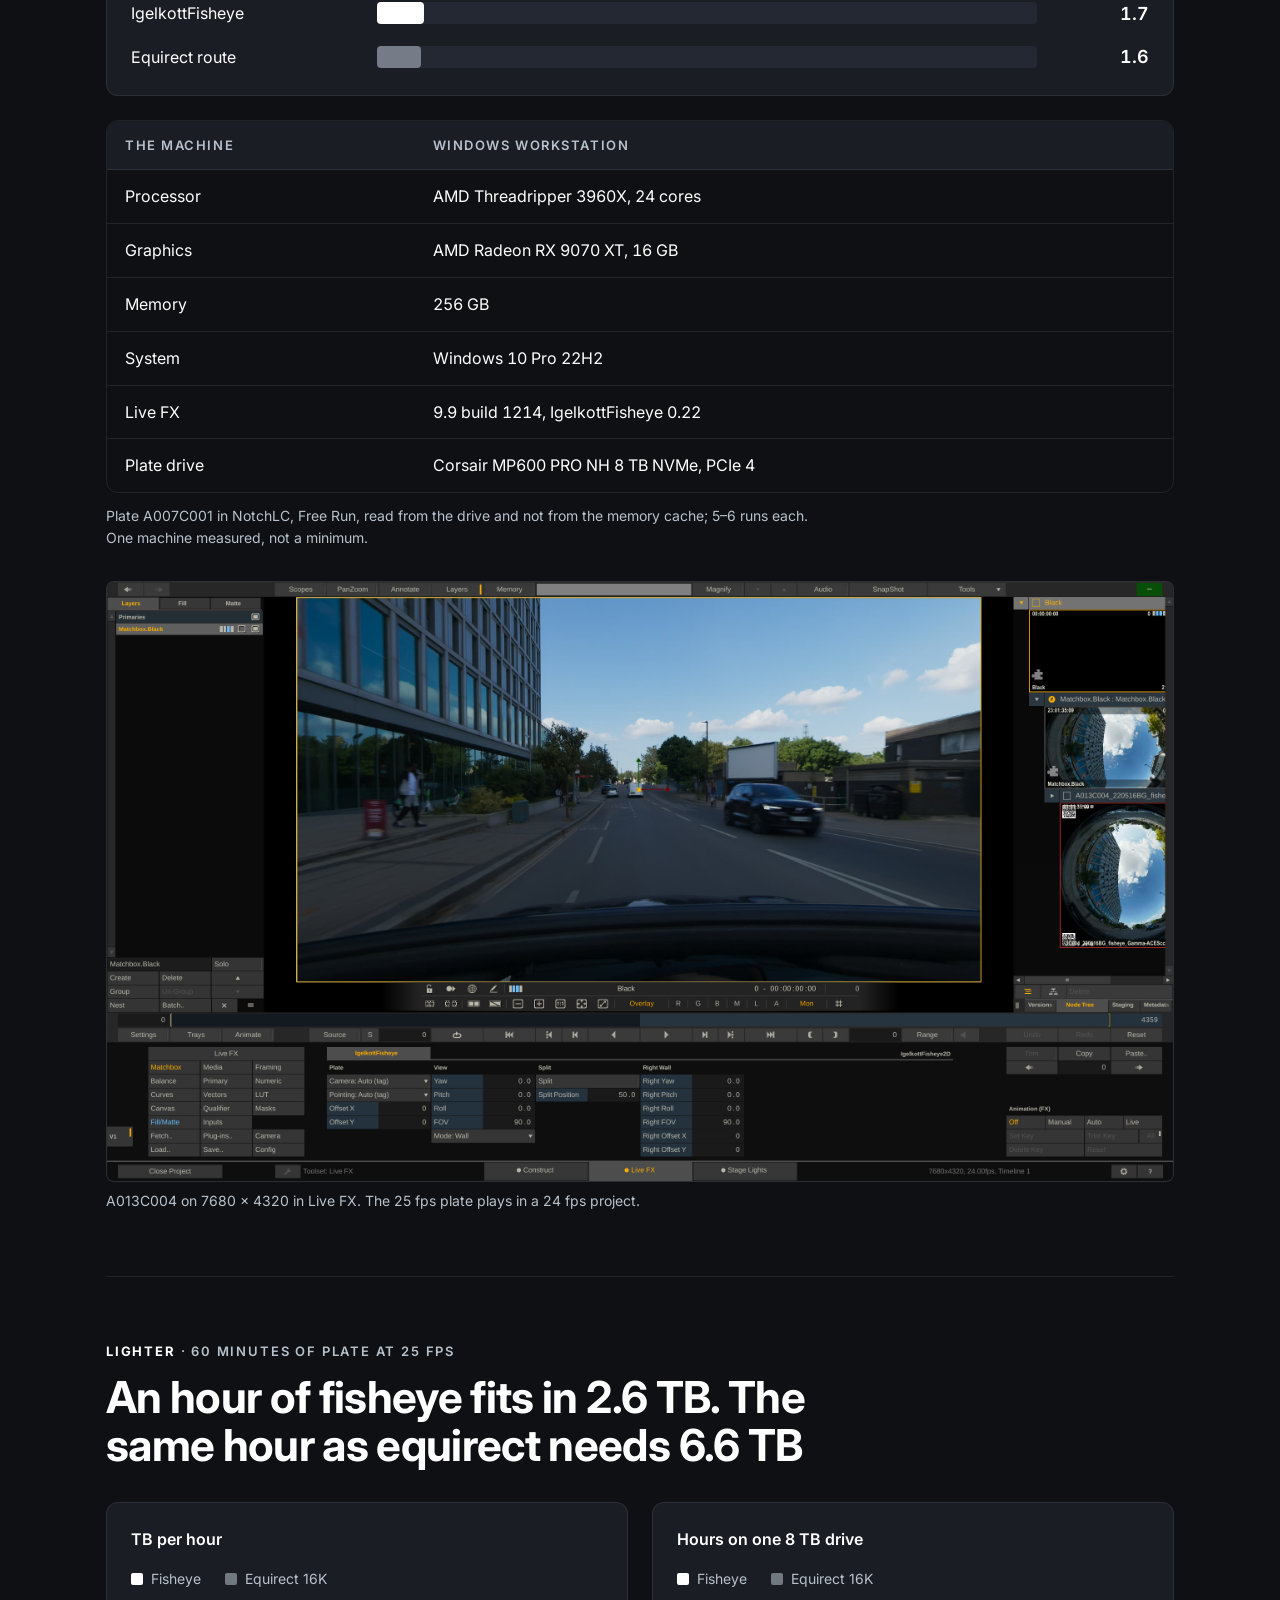
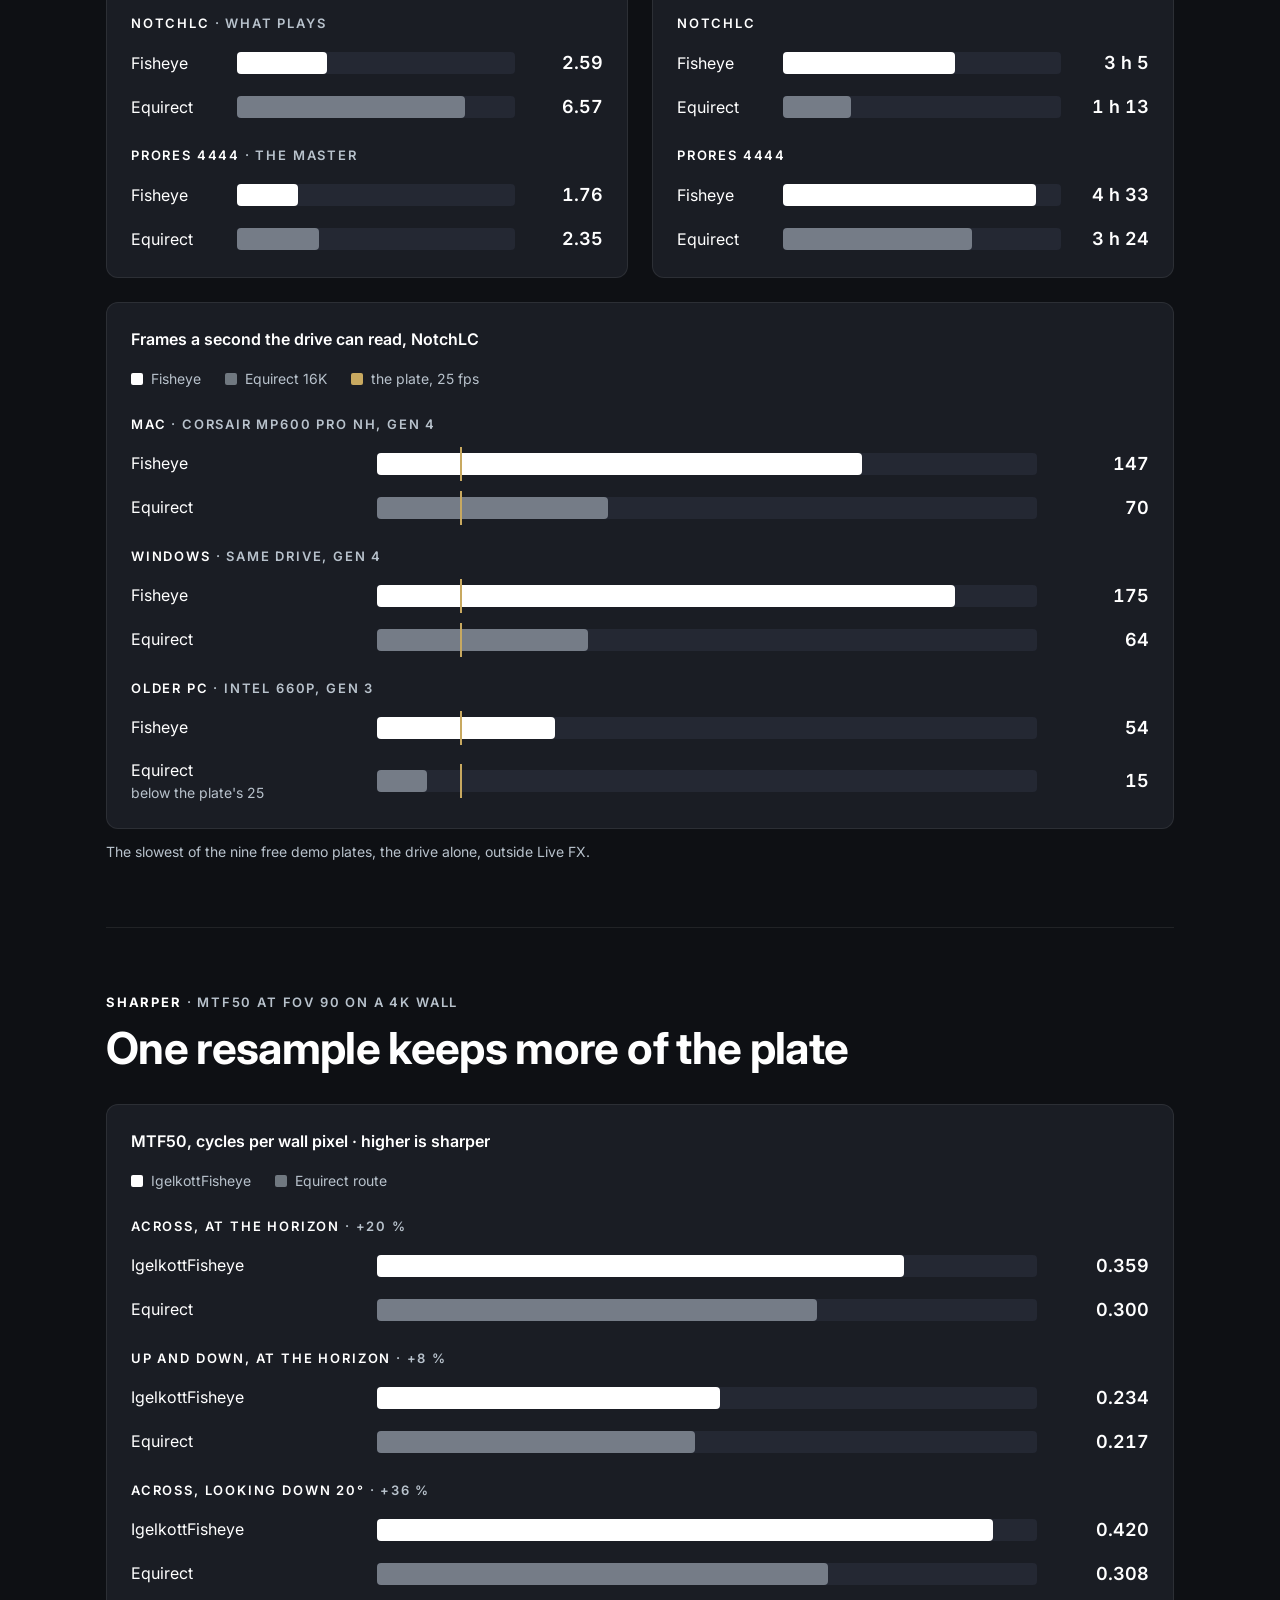
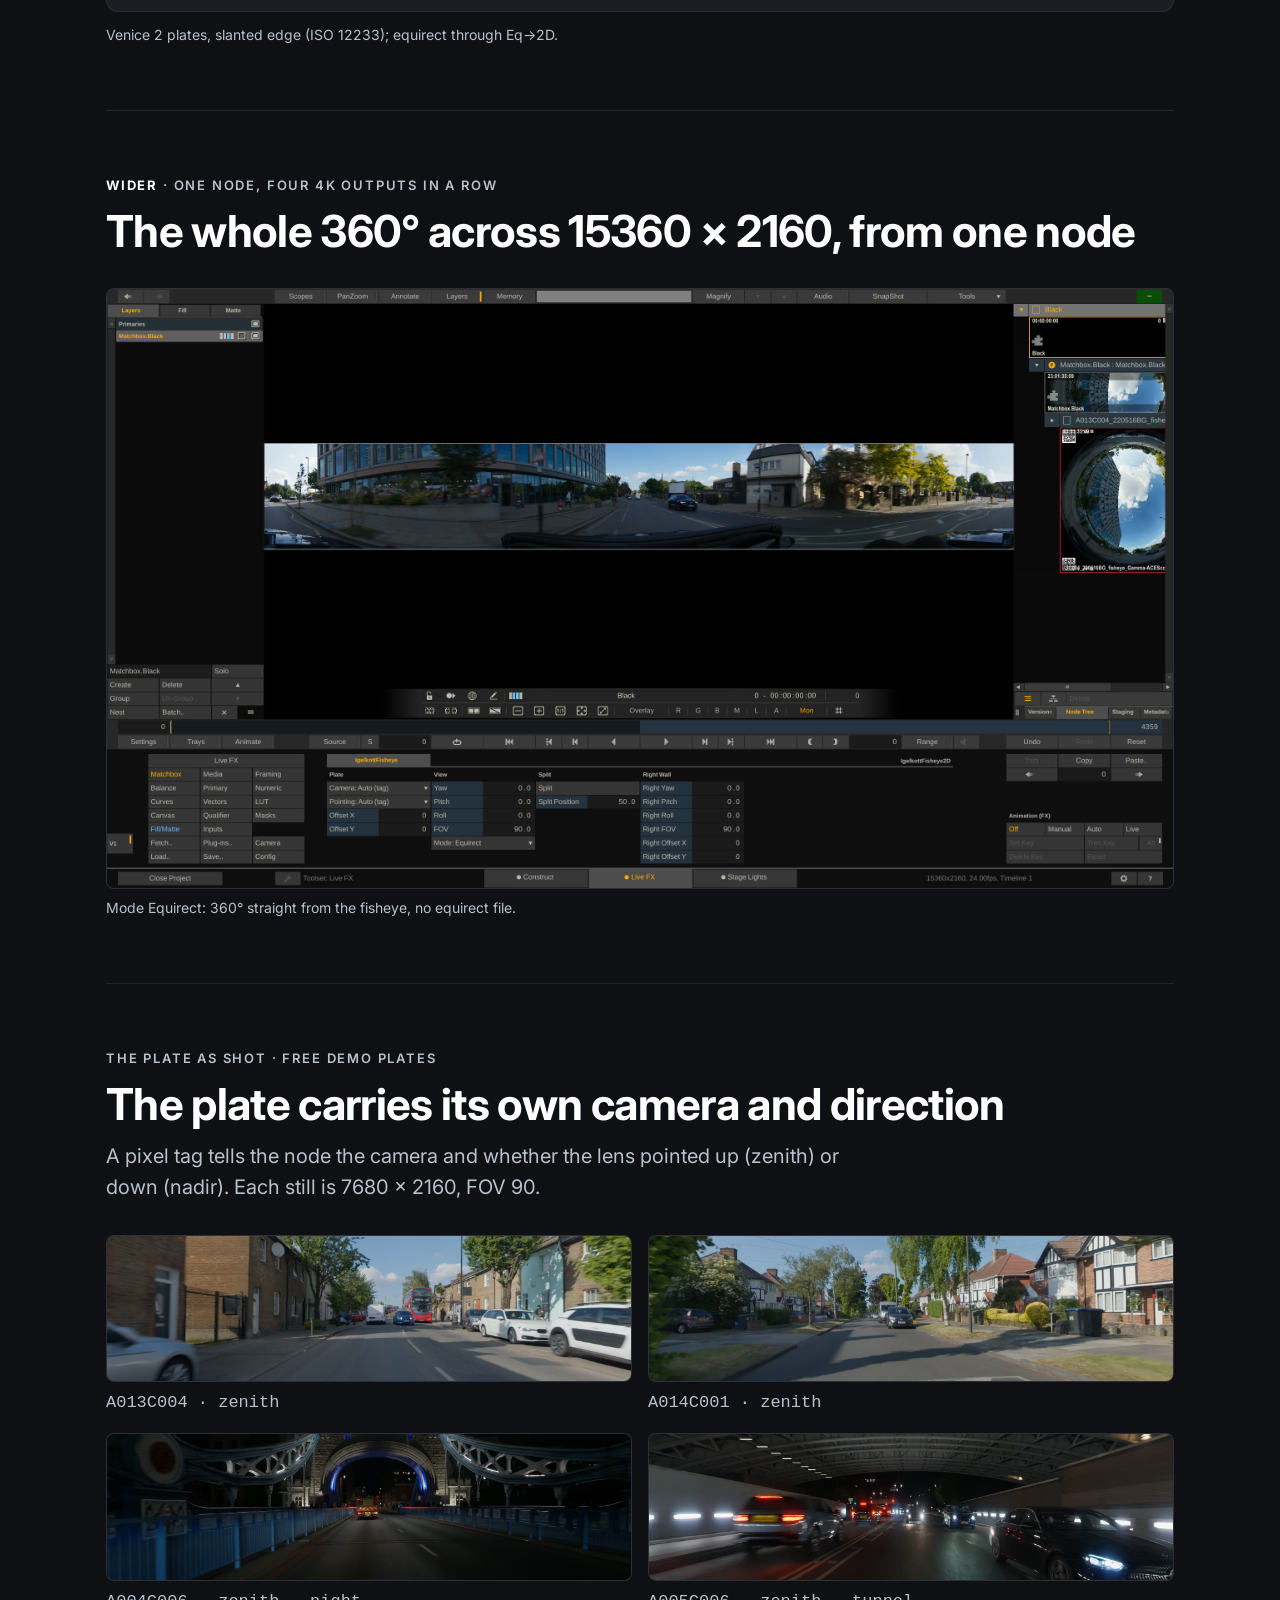
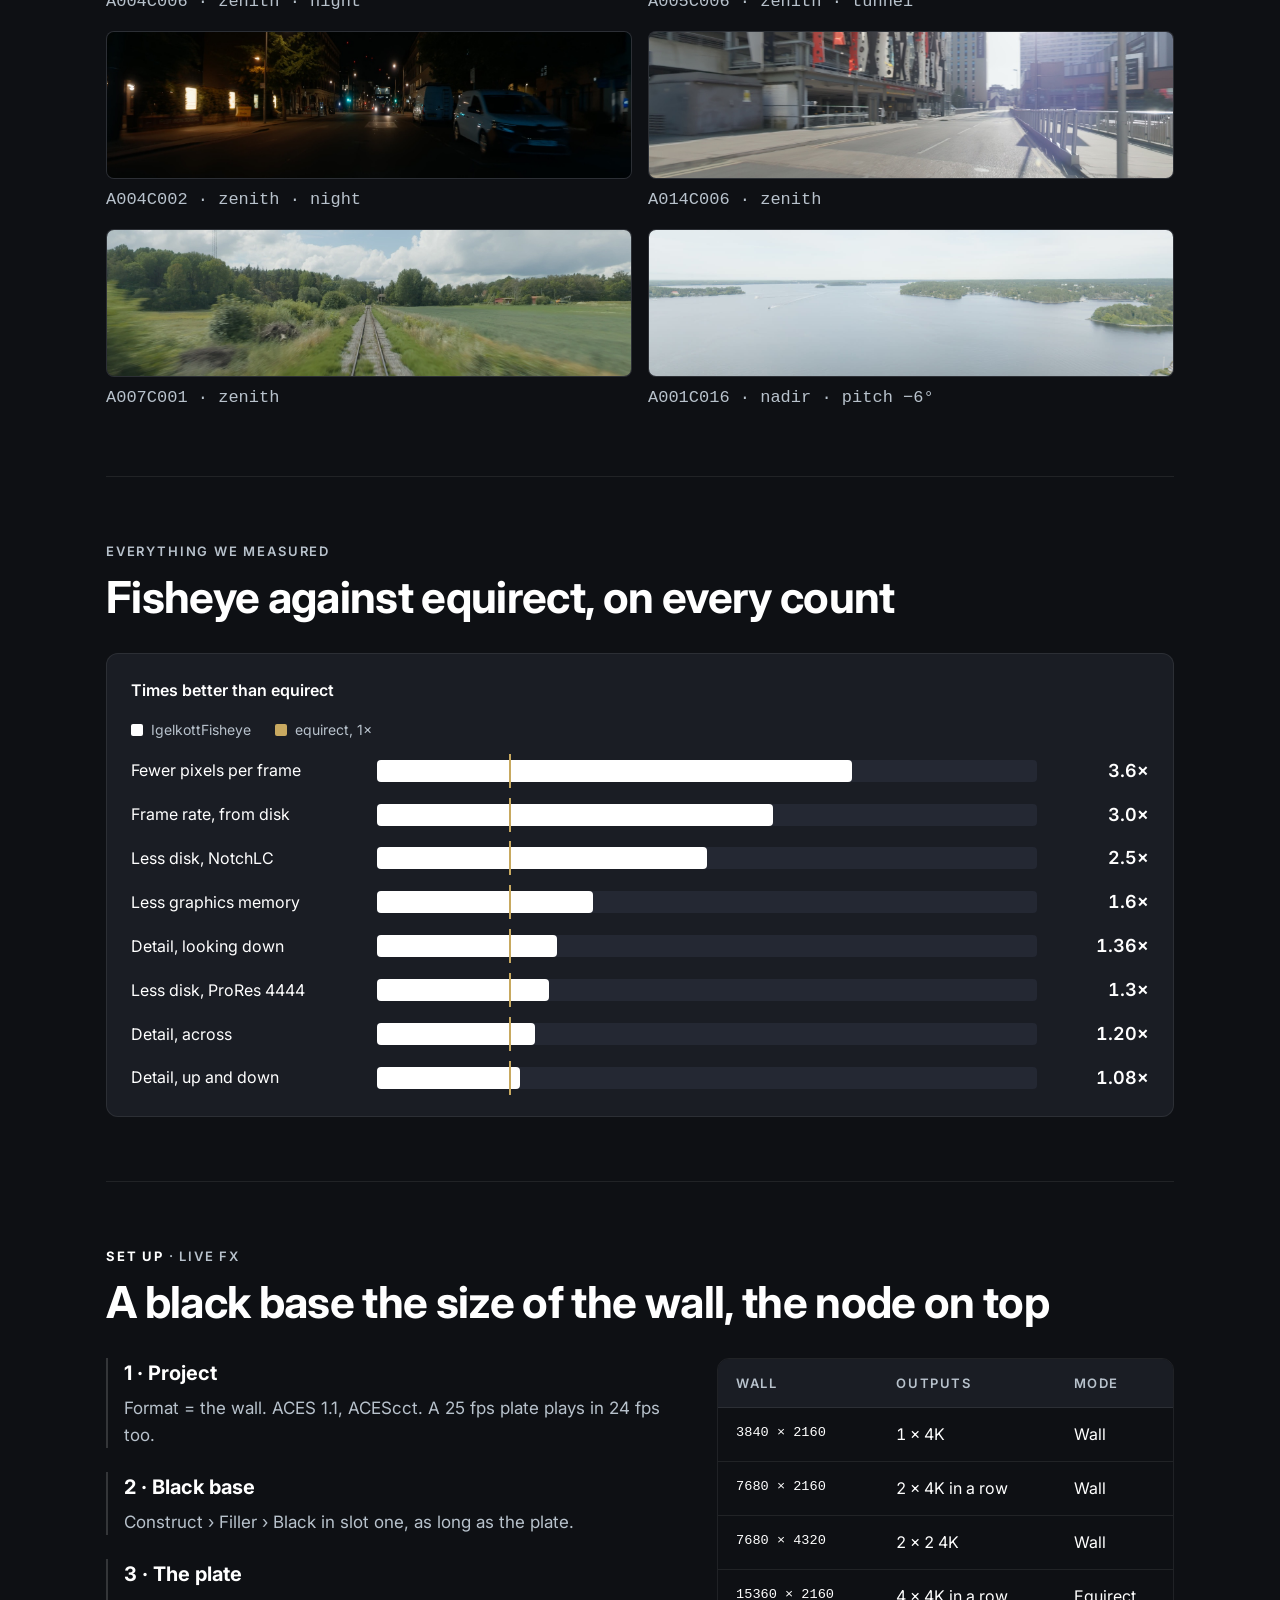
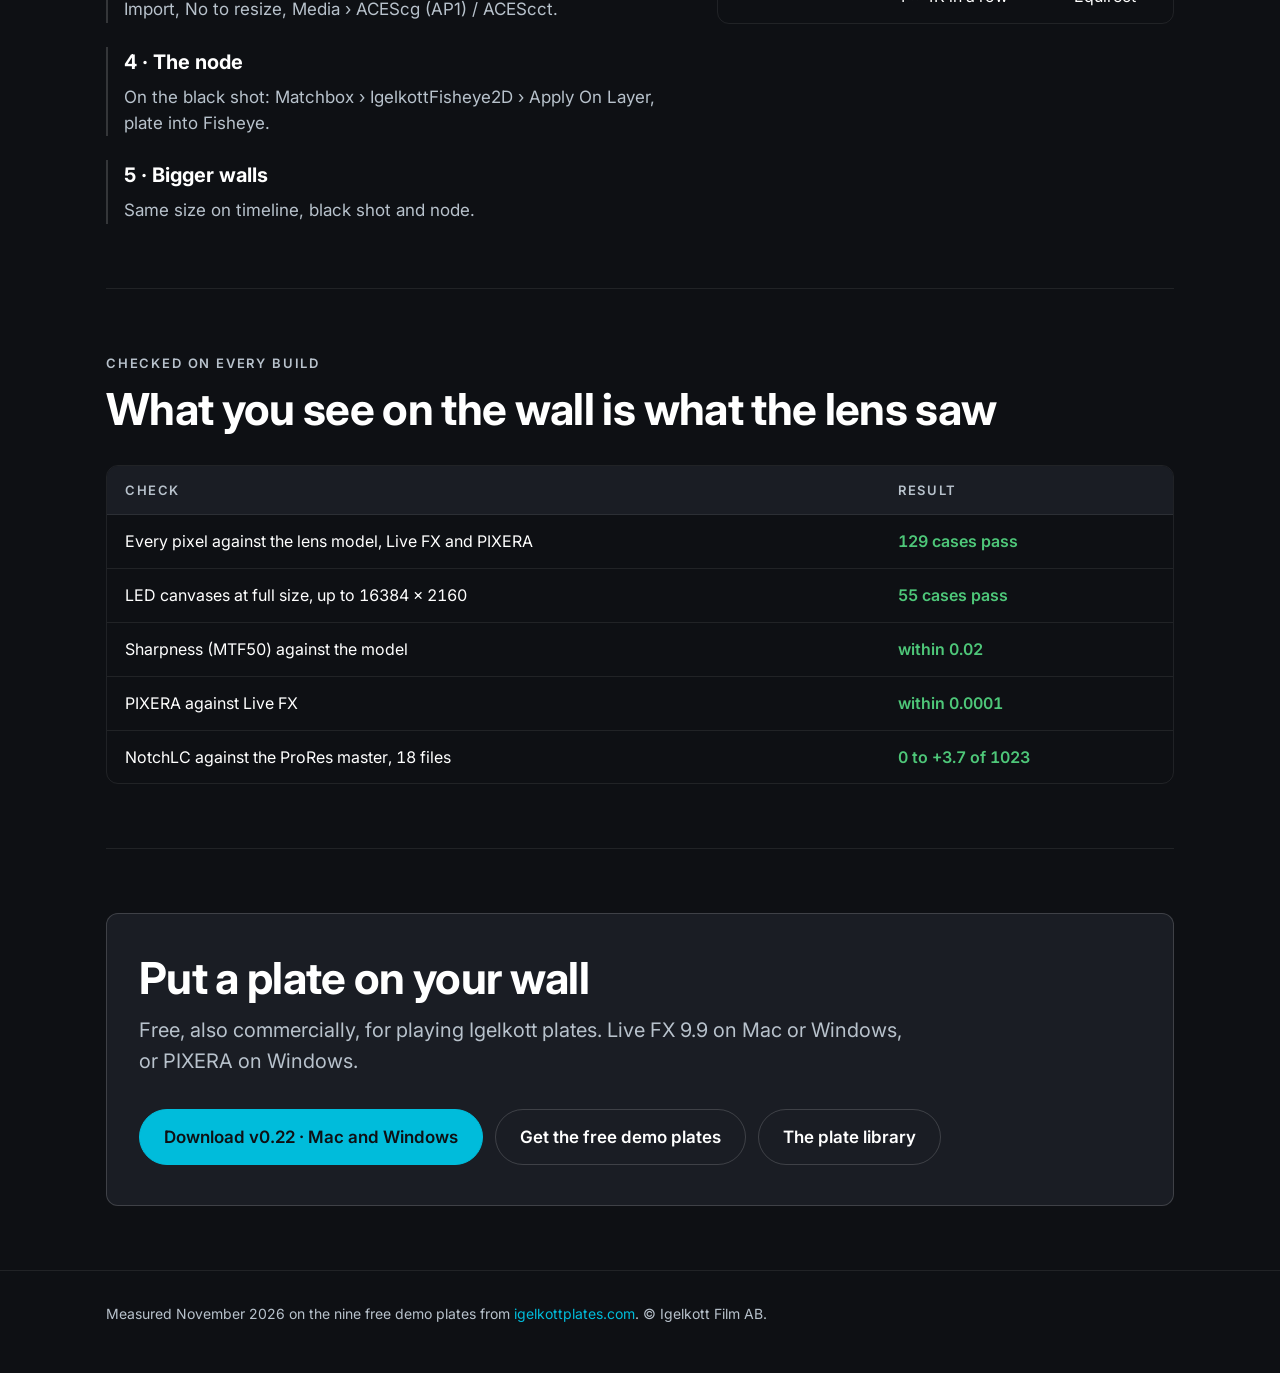
==== commit 5d23cb3a: "Product page: drive chart as plain bars, the slowest plate Co-Authored-By: Claude Opus 5.5 <noreply@" ====
--- a/docs/index.html
+++ b/docs/index.html
@@ -311,20 +311,20 @@
     </div>
   </div>
 
-  <div class="chart" style="margin-top:var(--igelkott-space-6)" role="img" aria-label="Frames a second each drive can read, NotchLC, range over the nine plates. Mac Corsair Gen 4: fisheye 147 to 242, equirect 70 to 105. Windows, same drive: fisheye 175 to 270, equirect 64 to 110. Older PC, Intel 660p Gen 3: fisheye 54 to 75, equirect 15 to 24, below 25.">
+  <div class="chart" style="margin-top:var(--igelkott-space-6)" role="img" aria-label="Frames a second each drive can read, NotchLC, the slowest of the nine plates. Mac, Corsair Gen 4: fisheye 147, equirect 70. Windows, same drive: fisheye 175, equirect 64. Older PC, Intel 660p Gen 3: fisheye 54, equirect 15, below the plate's 25.">
     <div class="title">Frames a second the drive can read, NotchLC</div>
     <div class="legend"><span><i style="background:var(--fg)"></i>Fisheye</span><span><i style="background:var(--mute);opacity:.55"></i>Equirect 16K</span><span><i style="background:var(--mark)"></i>the plate, 25 fps</span></div>
     <div class="group"><b>Mac</b> · Corsair MP600 PRO NH, Gen 4</div>
-    <div class="row"><div class="n">Fisheye</div><div class="track"><div class="fill" style="left:52.5%;width:33.9%"></div><div class="ref" style="left:8.9%"></div></div><div class="v">147–242</div></div>
-    <div class="row"><div class="n">Equirect</div><div class="track"><div class="fill alt" style="left:25%;width:12.5%"></div><div class="ref" style="left:8.9%"></div></div><div class="v">70–105</div></div>
+    <div class="row"><div class="n">Fisheye</div><div class="track"><div class="fill" style="width:73.5%"></div><div class="ref" style="left:12.5%"></div></div><div class="v">147</div></div>
+    <div class="row"><div class="n">Equirect</div><div class="track"><div class="fill alt" style="width:35%"></div><div class="ref" style="left:12.5%"></div></div><div class="v">70</div></div>
     <div class="group"><b>Windows</b> · same drive, Gen 4</div>
-    <div class="row"><div class="n">Fisheye</div><div class="track"><div class="fill" style="left:62.5%;width:33.9%"></div><div class="ref" style="left:8.9%"></div></div><div class="v">175–270</div></div>
-    <div class="row"><div class="n">Equirect</div><div class="track"><div class="fill alt" style="left:22.9%;width:16.4%"></div><div class="ref" style="left:8.9%"></div></div><div class="v">64–110</div></div>
+    <div class="row"><div class="n">Fisheye</div><div class="track"><div class="fill" style="width:87.5%"></div><div class="ref" style="left:12.5%"></div></div><div class="v">175</div></div>
+    <div class="row"><div class="n">Equirect</div><div class="track"><div class="fill alt" style="width:32%"></div><div class="ref" style="left:12.5%"></div></div><div class="v">64</div></div>
     <div class="group"><b>Older PC</b> · Intel 660p, Gen 3</div>
-    <div class="row"><div class="n">Fisheye</div><div class="track"><div class="fill" style="left:19.3%;width:7.5%"></div><div class="ref" style="left:8.9%"></div></div><div class="v">54–75</div></div>
-    <div class="row"><div class="n">Equirect<span>below the plate's 25</span></div><div class="track"><div class="fill alt" style="left:5.4%;width:3.2%"></div><div class="ref" style="left:8.9%"></div></div><div class="v">15–24</div></div>
-  </div>
-  <p class="caption">Range over the nine free demo plates.</p>
+    <div class="row"><div class="n">Fisheye</div><div class="track"><div class="fill" style="width:27%"></div><div class="ref" style="left:12.5%"></div></div><div class="v">54</div></div>
+    <div class="row"><div class="n">Equirect<span>below the plate's 25</span></div><div class="track"><div class="fill alt" style="width:7.5%"></div><div class="ref" style="left:12.5%"></div></div><div class="v">15</div></div>
+  </div>
+  <p class="caption">The slowest of the nine free demo plates, the drive alone, outside Live FX.</p>
 </section>
 
 <section class="block" id="sharper">
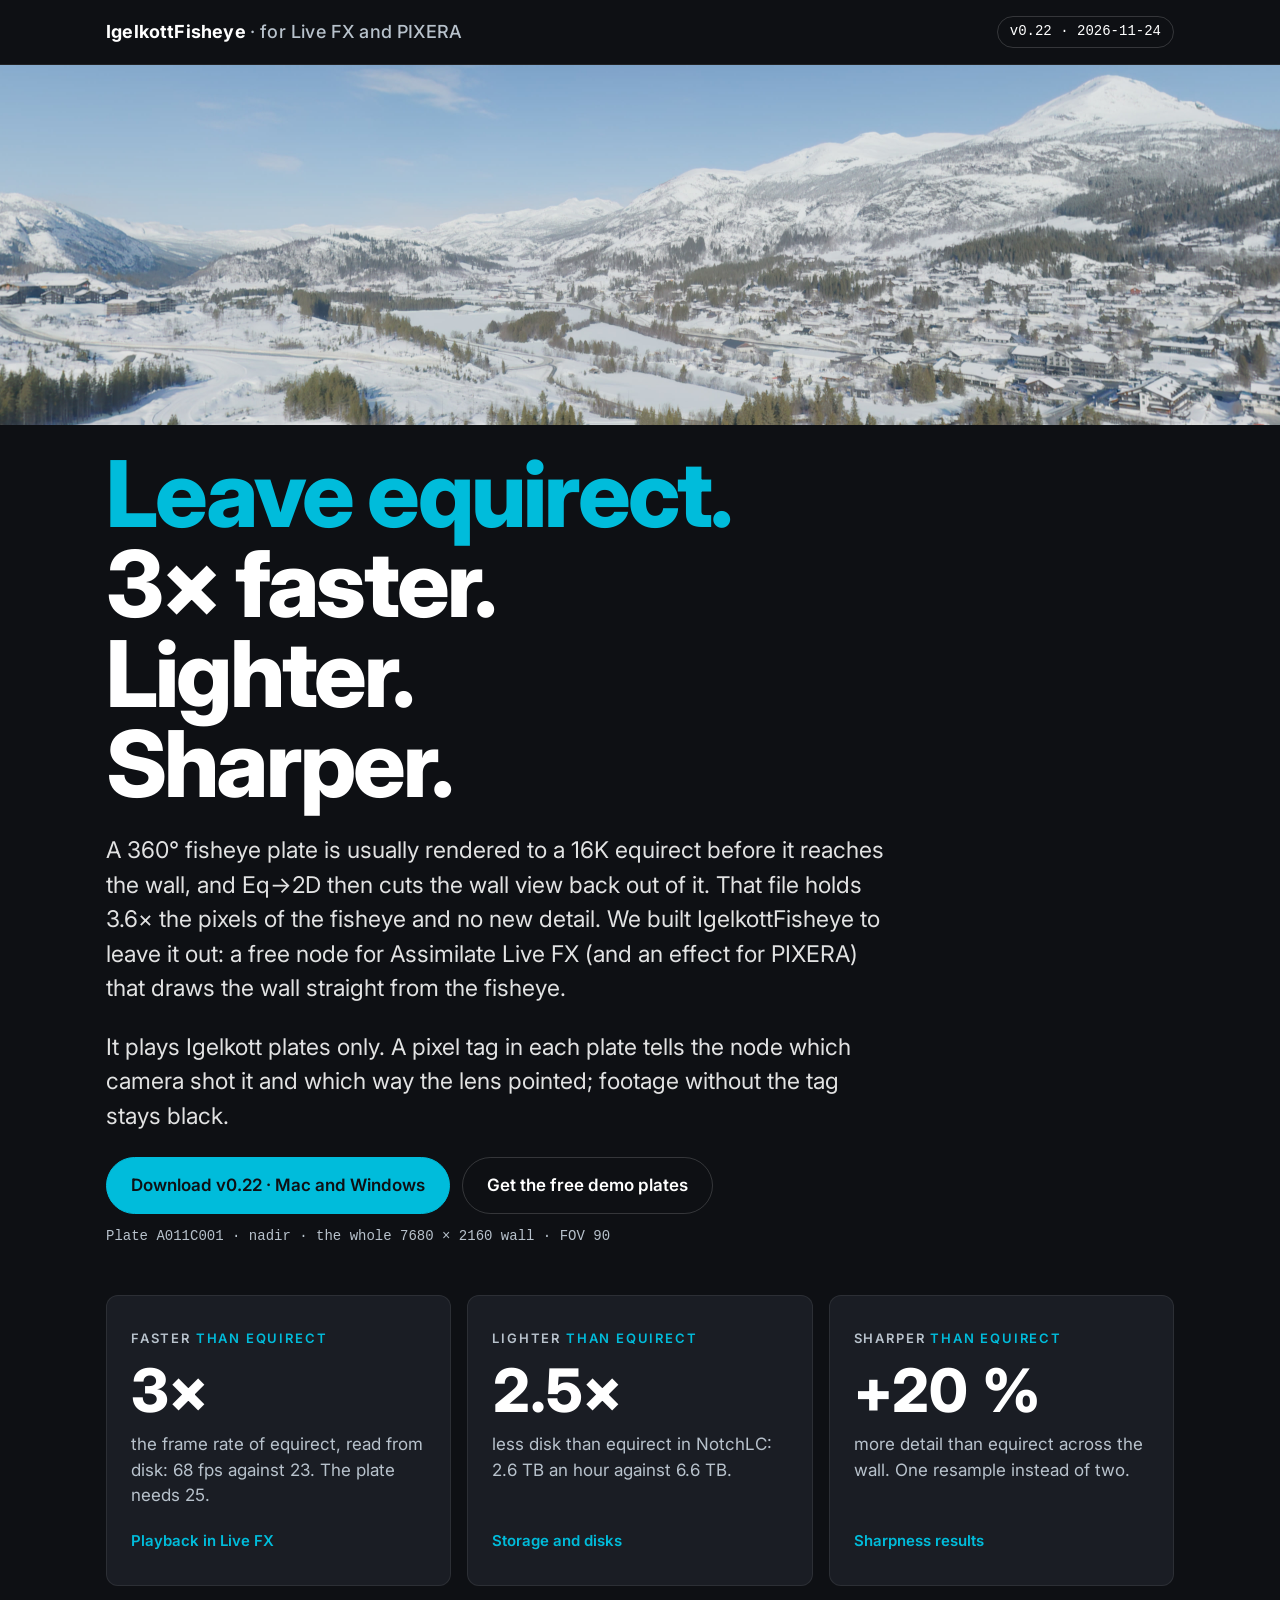
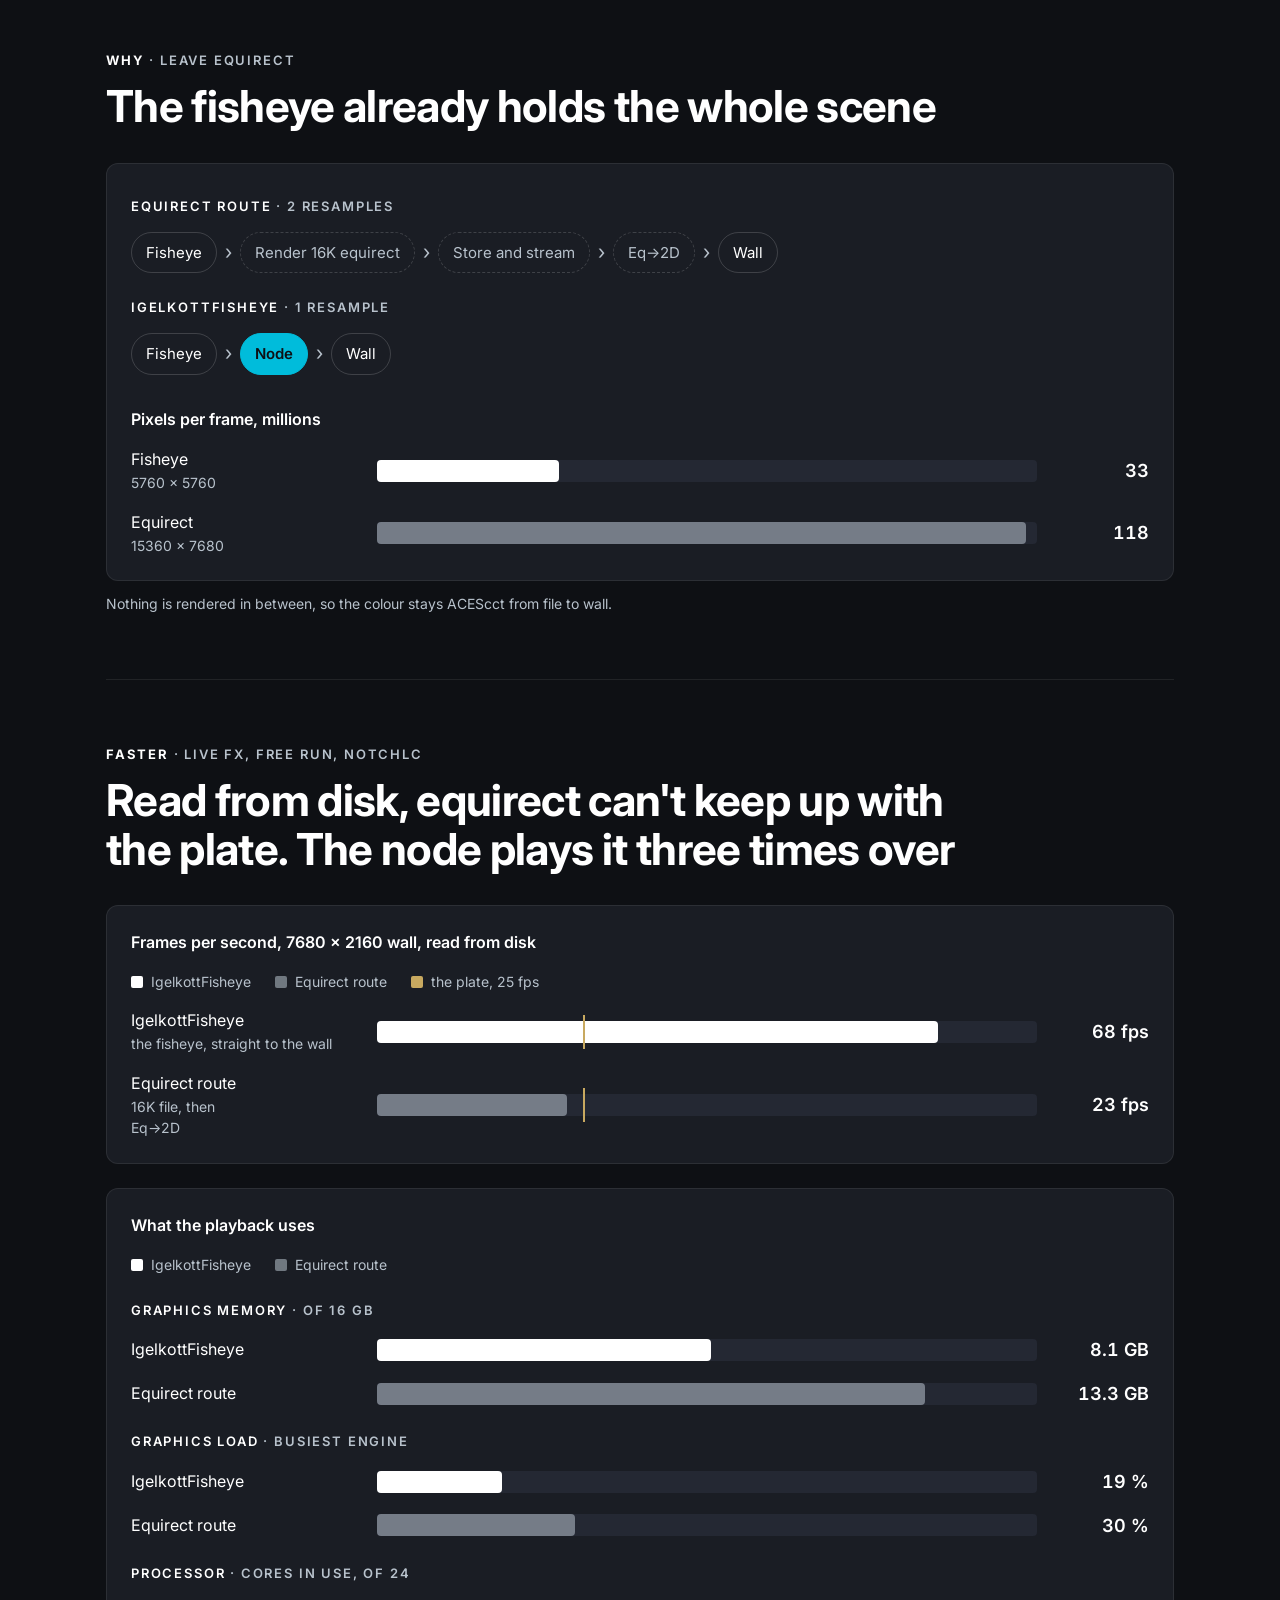
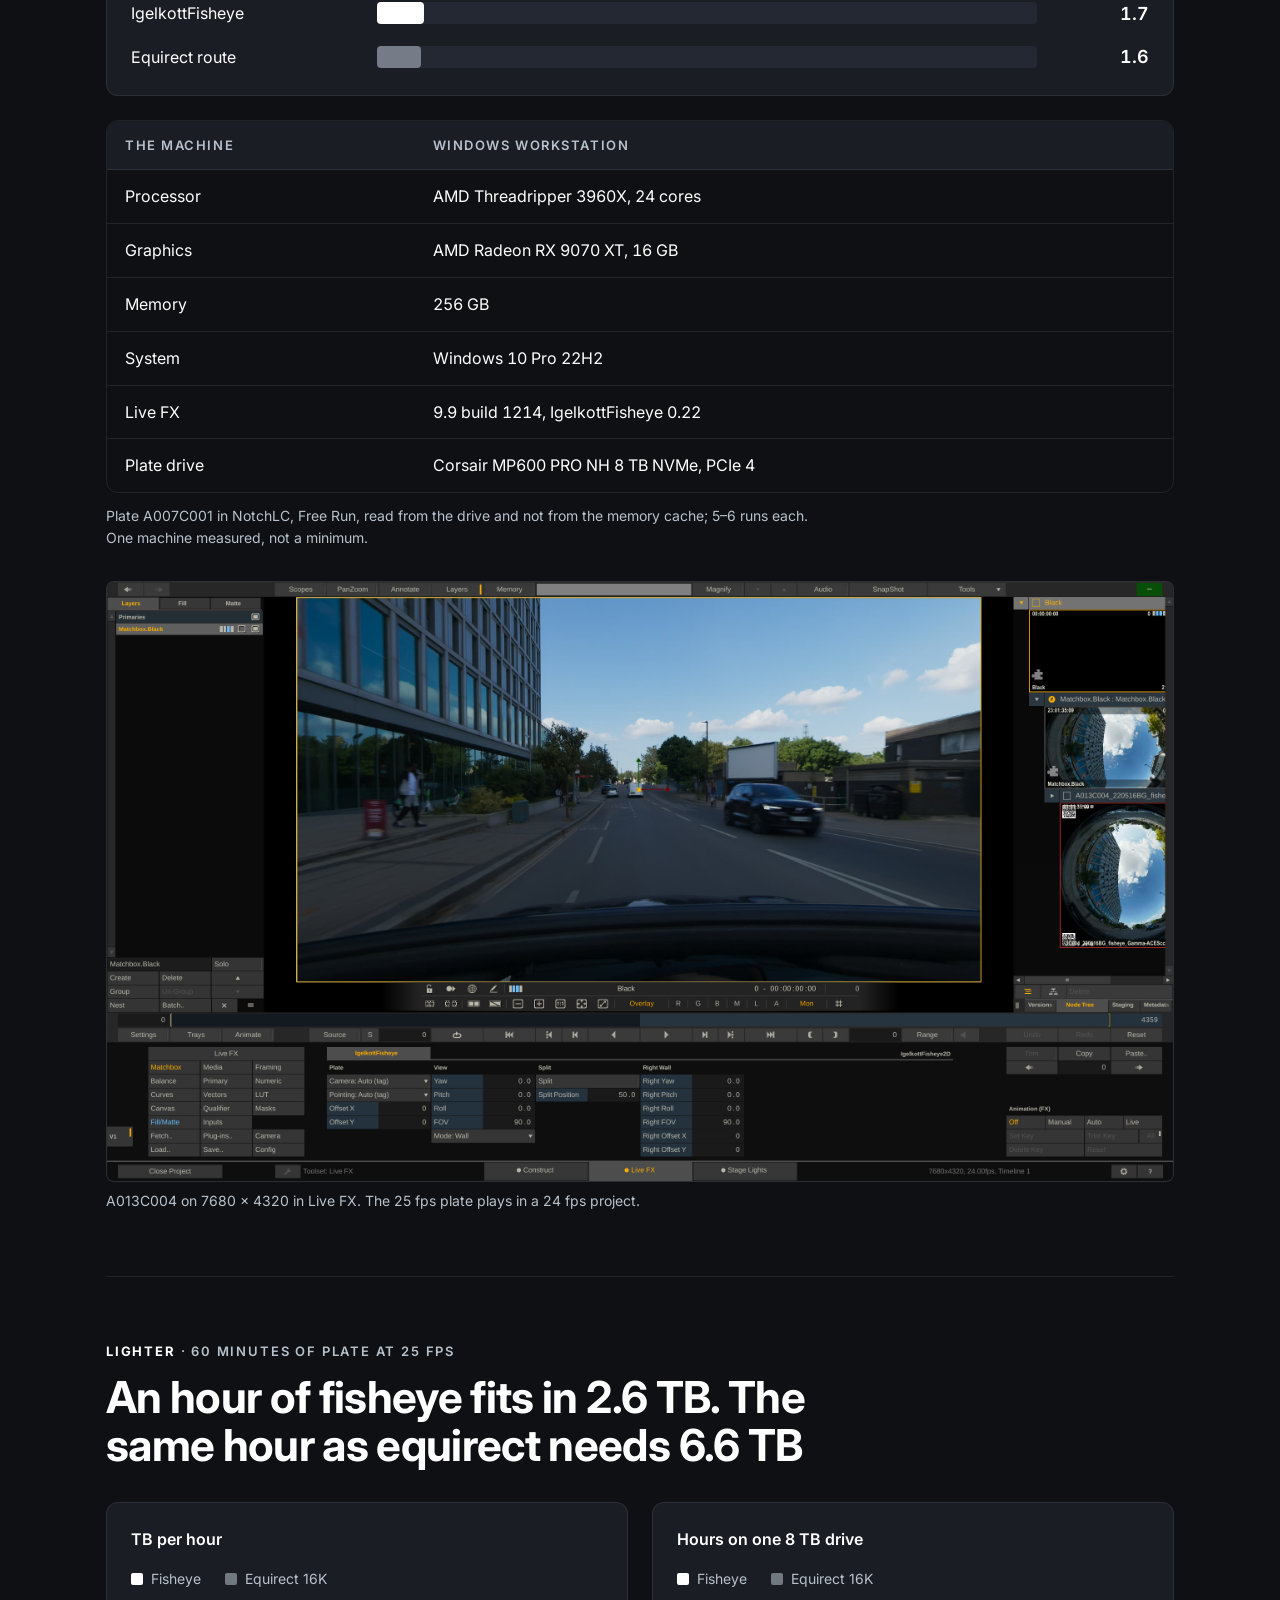
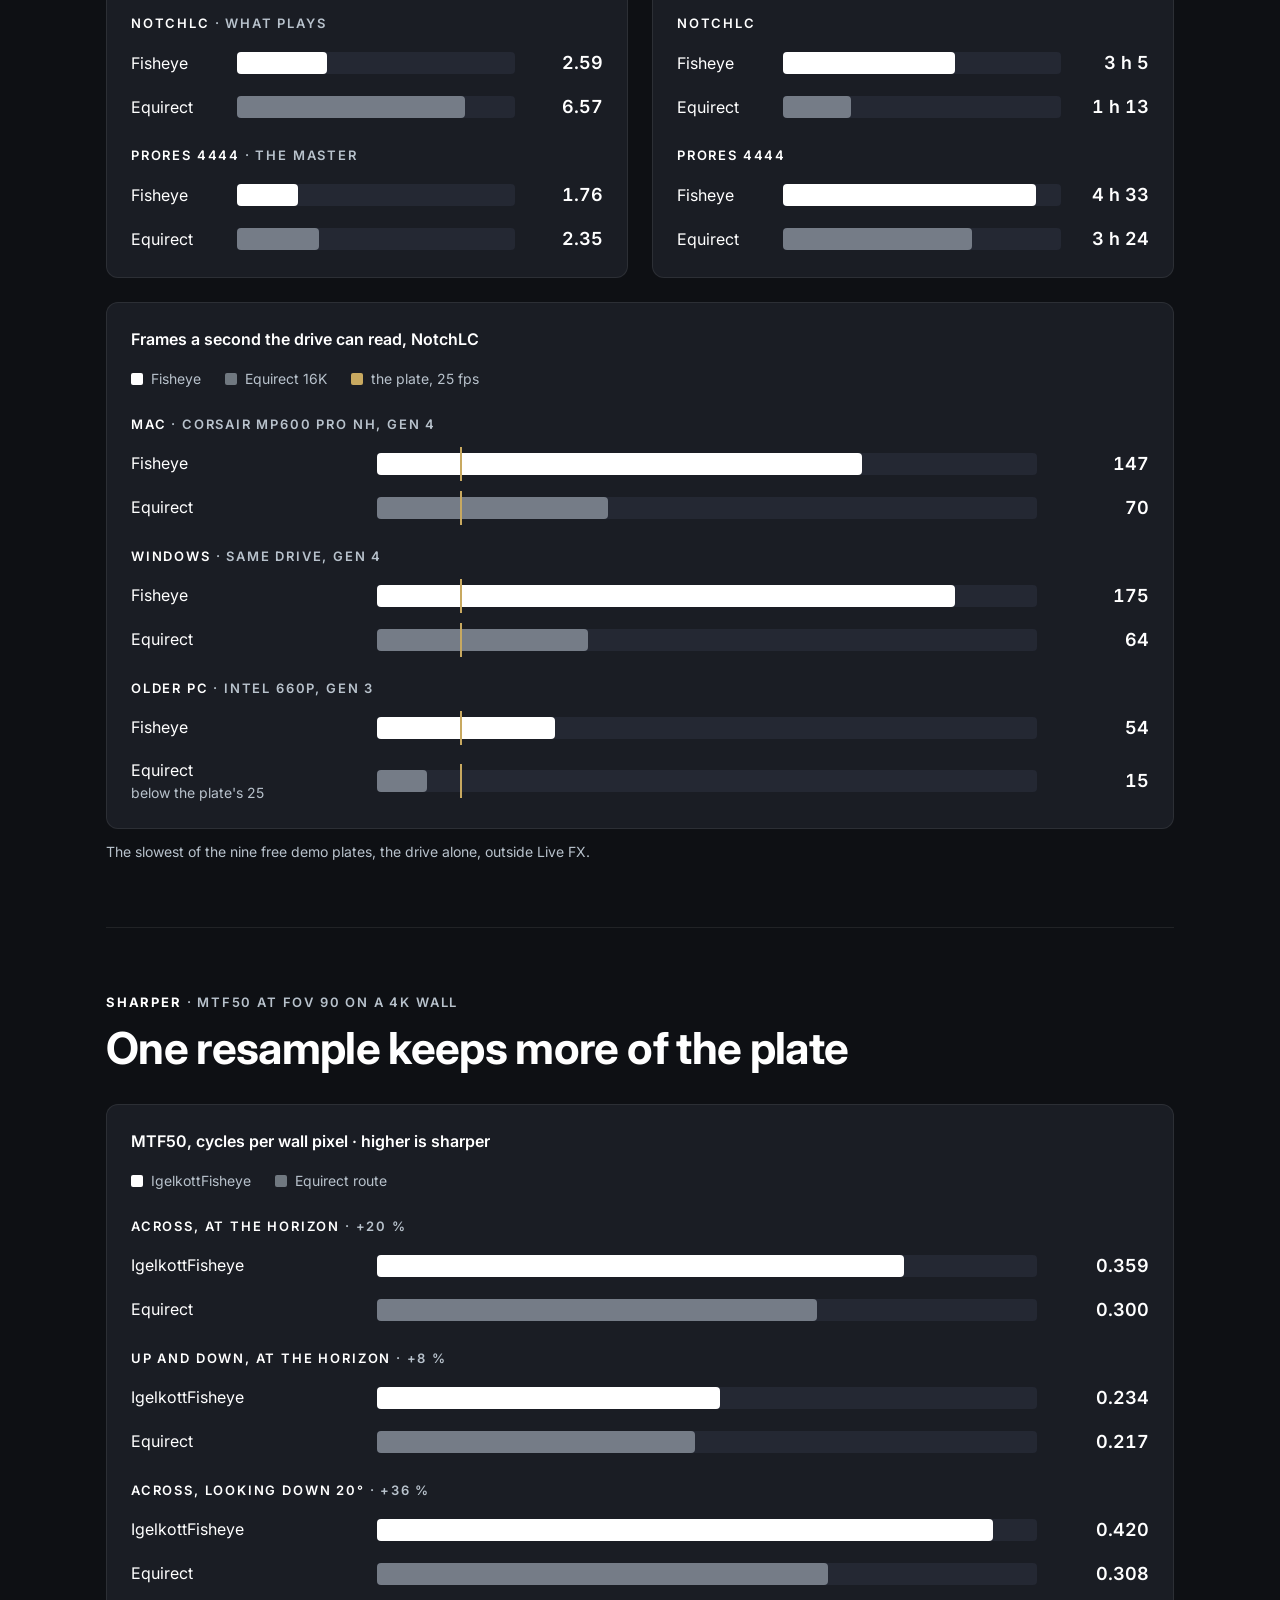
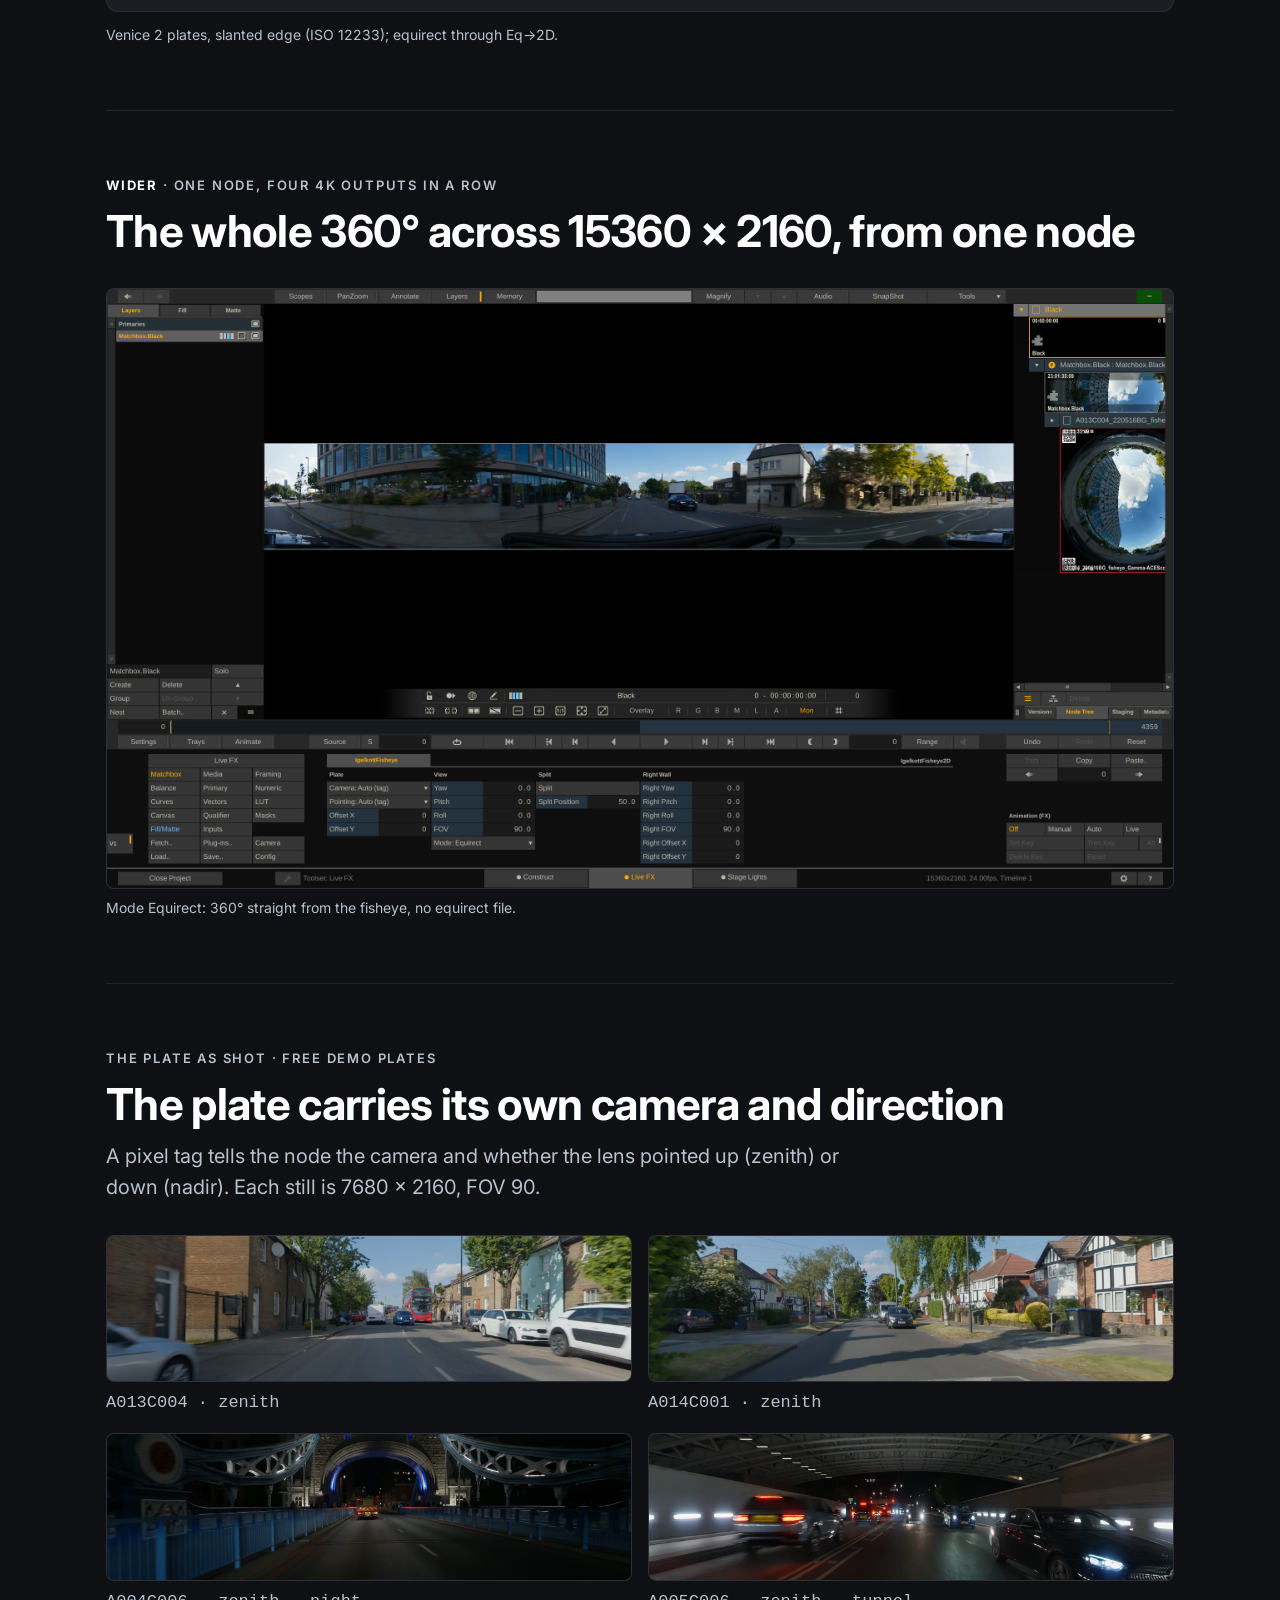
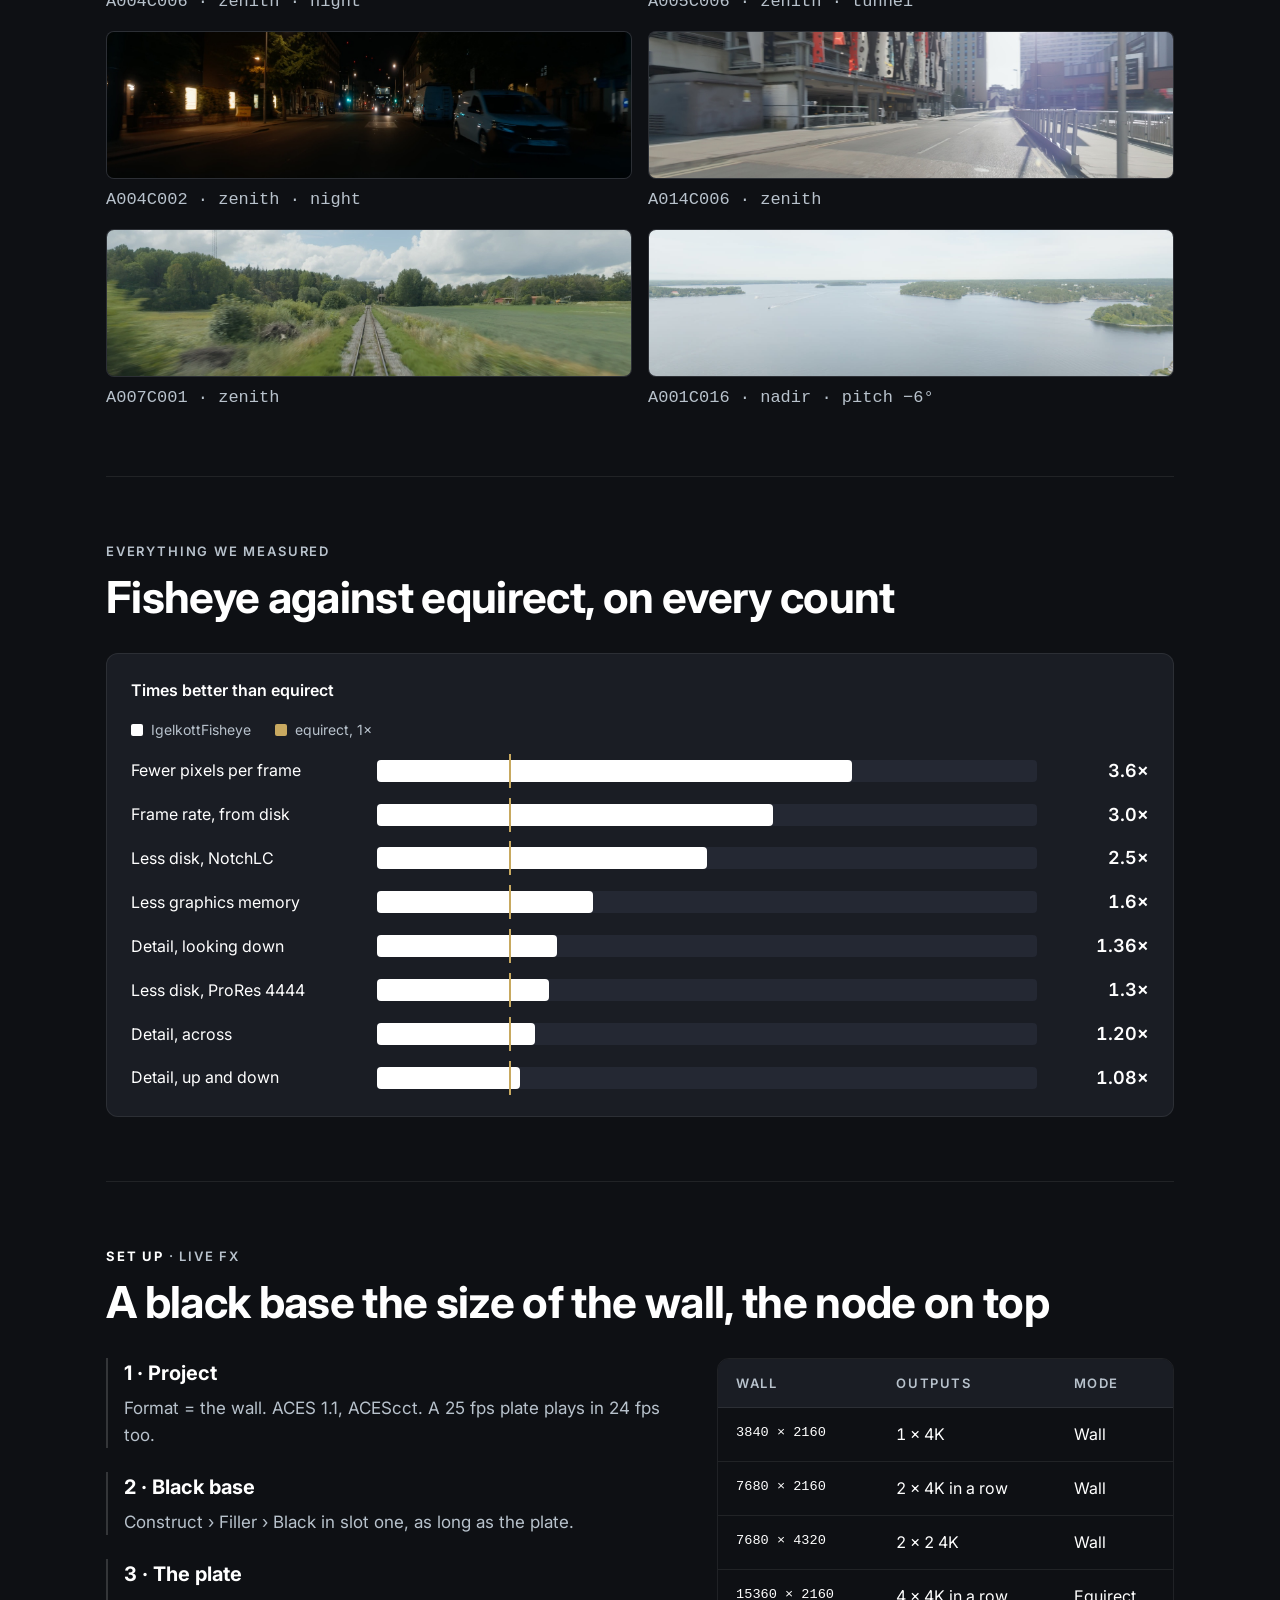
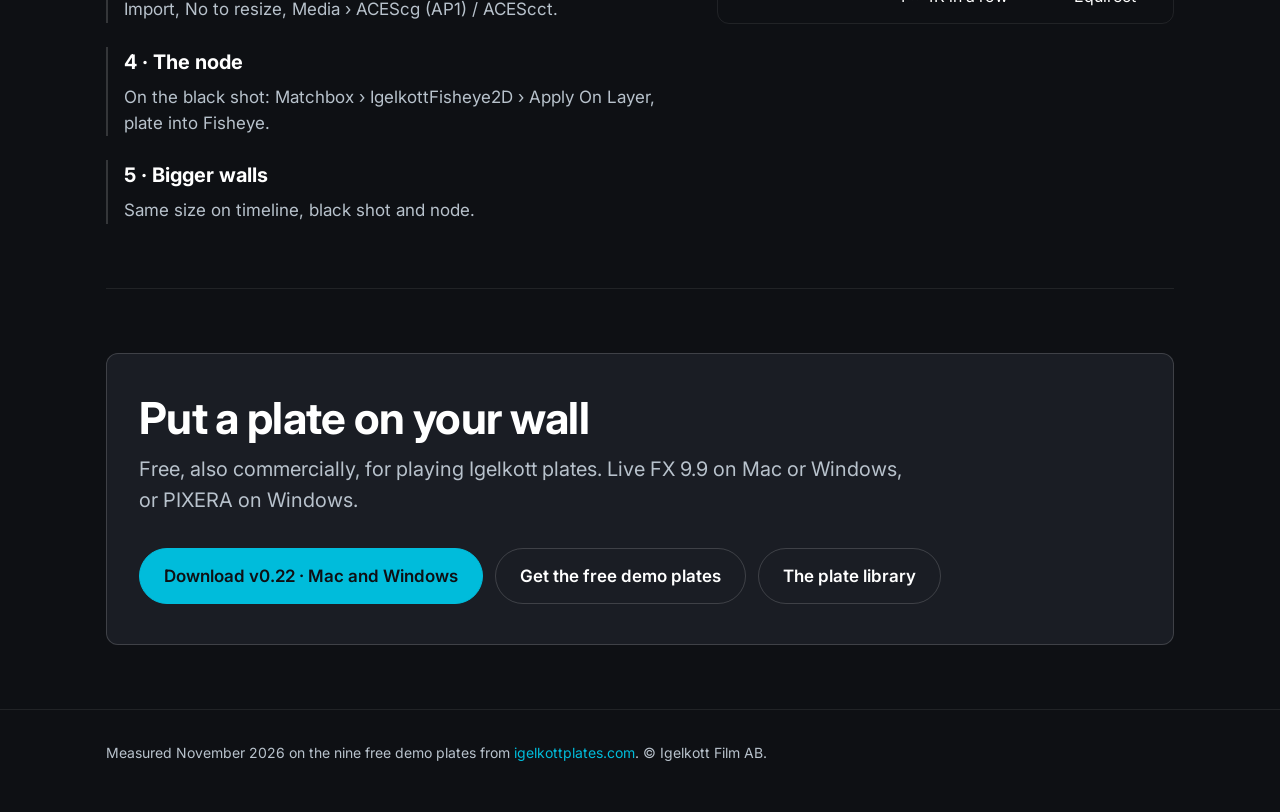
==== commit 124ded8c: "Product page: remove the checks section Co-Authored-By: Claude Opus 5.5 <noreply@anthropic.com>" ====
--- a/docs/index.html
+++ b/docs/index.html
@@ -418,23 +418,6 @@
   </div>
 </section>
 
-<section class="block">
-  <div class="head">
-    <span class="label">Checked on every build</span>
-    <h2>What you see on the wall is what the lens saw</h2>
-  </div>
-  <div class="tablewrap">
-      <table style="min-width:0">
-        <tr><th>Check</th><th>Result</th></tr>
-        <tr><td>Every pixel against the lens model, Live FX and PIXERA</td><td class="ok">129 cases pass</td></tr>
-        <tr><td>LED canvases at full size, up to 16384 × 2160</td><td class="ok">55 cases pass</td></tr>
-        <tr><td>Sharpness (MTF50) against the model</td><td class="ok">within 0.02</td></tr>
-        <tr><td>PIXERA against Live FX</td><td class="ok">within 0.0001</td></tr>
-        <tr><td>NotchLC against the ProRes master, 18 files</td><td class="ok">0 to +3.7 of 1023</td></tr>
-      </table>
-    </div>
-</section>
-
 <section class="block cta">
   <div class="cta-box">
     <div>
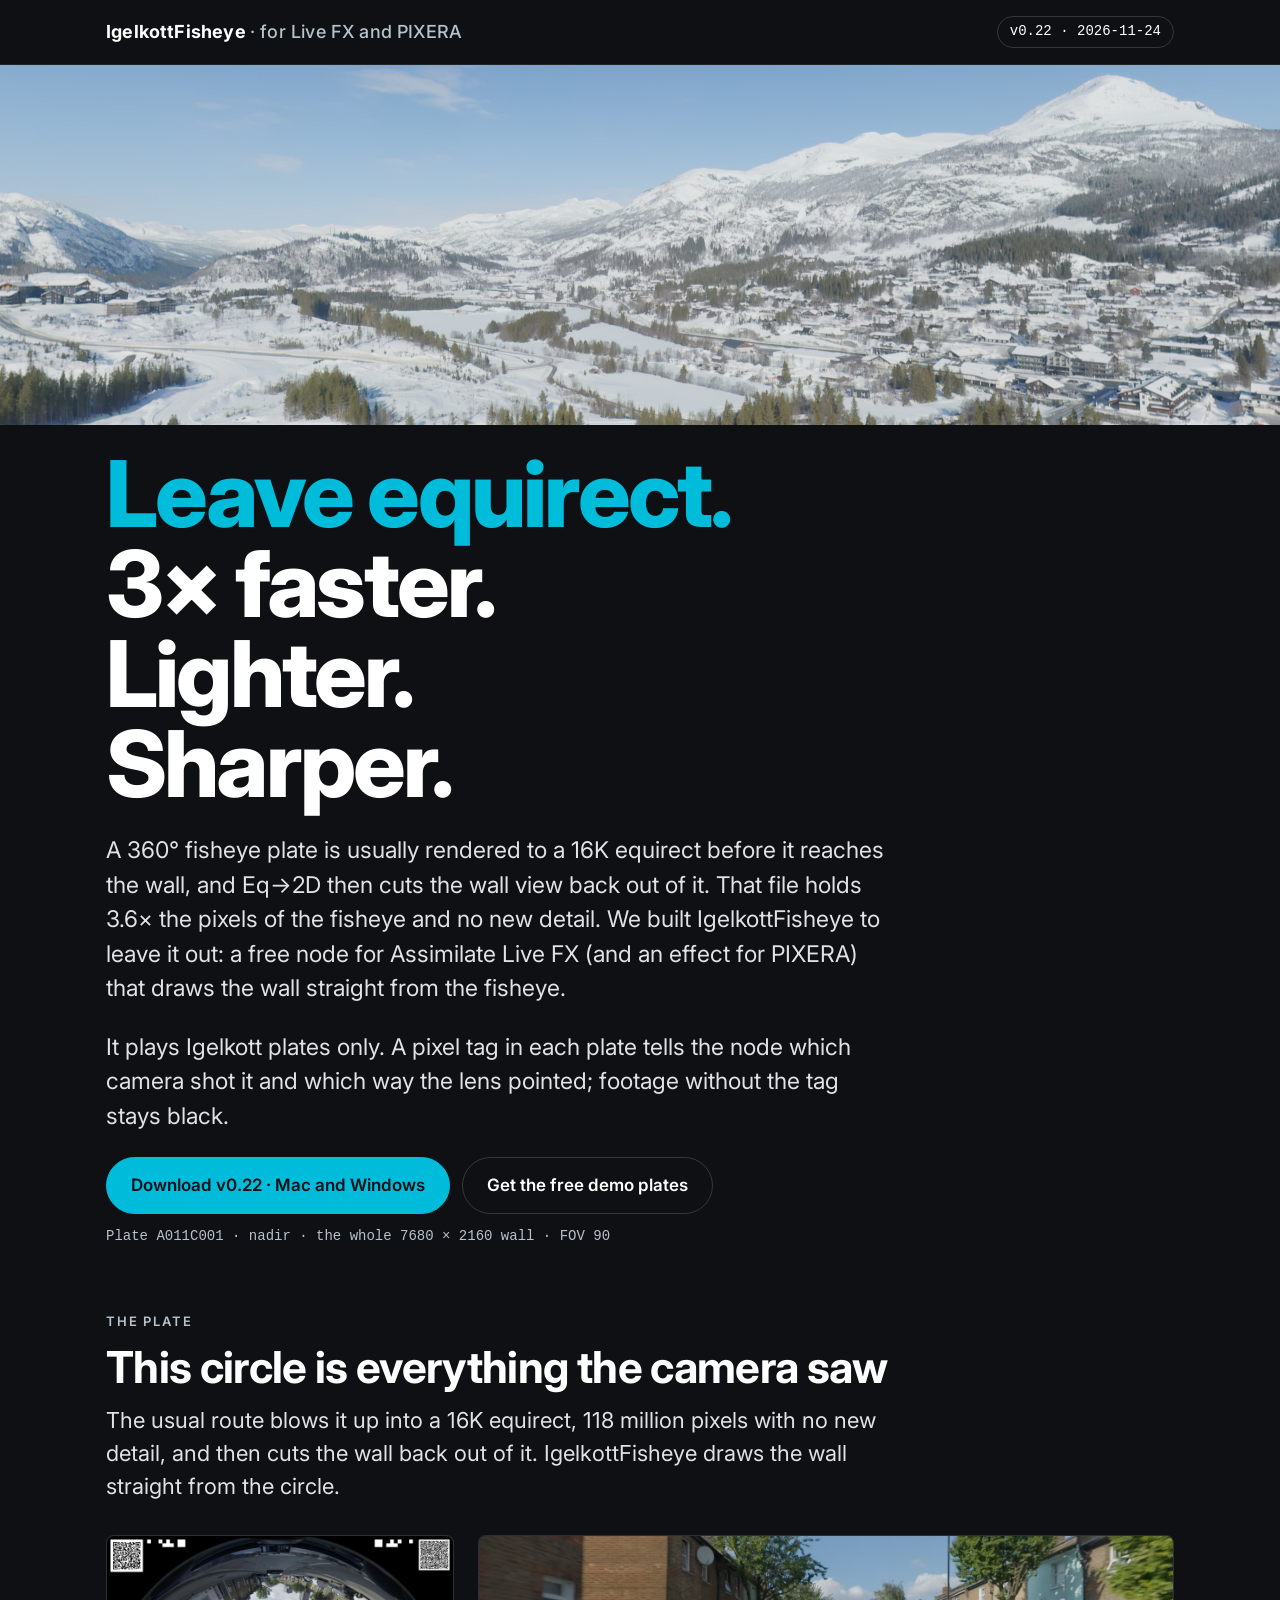
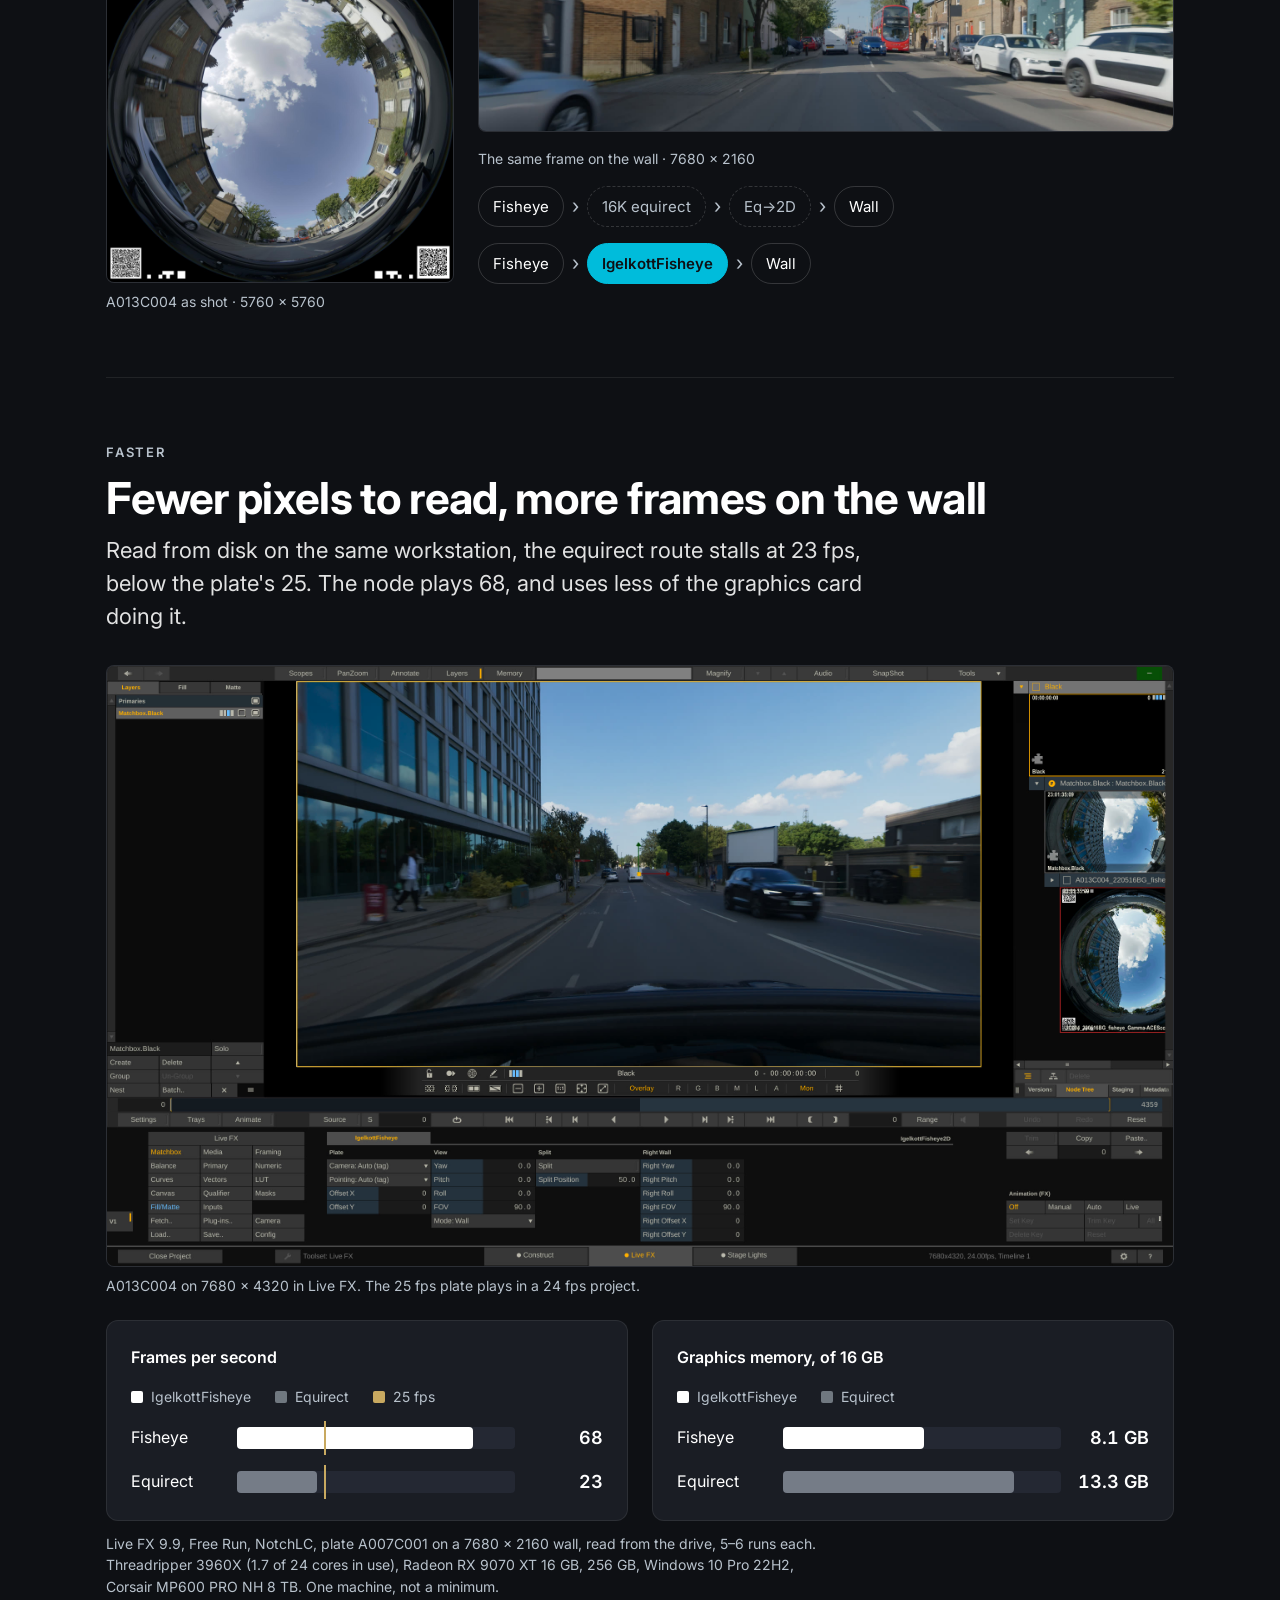
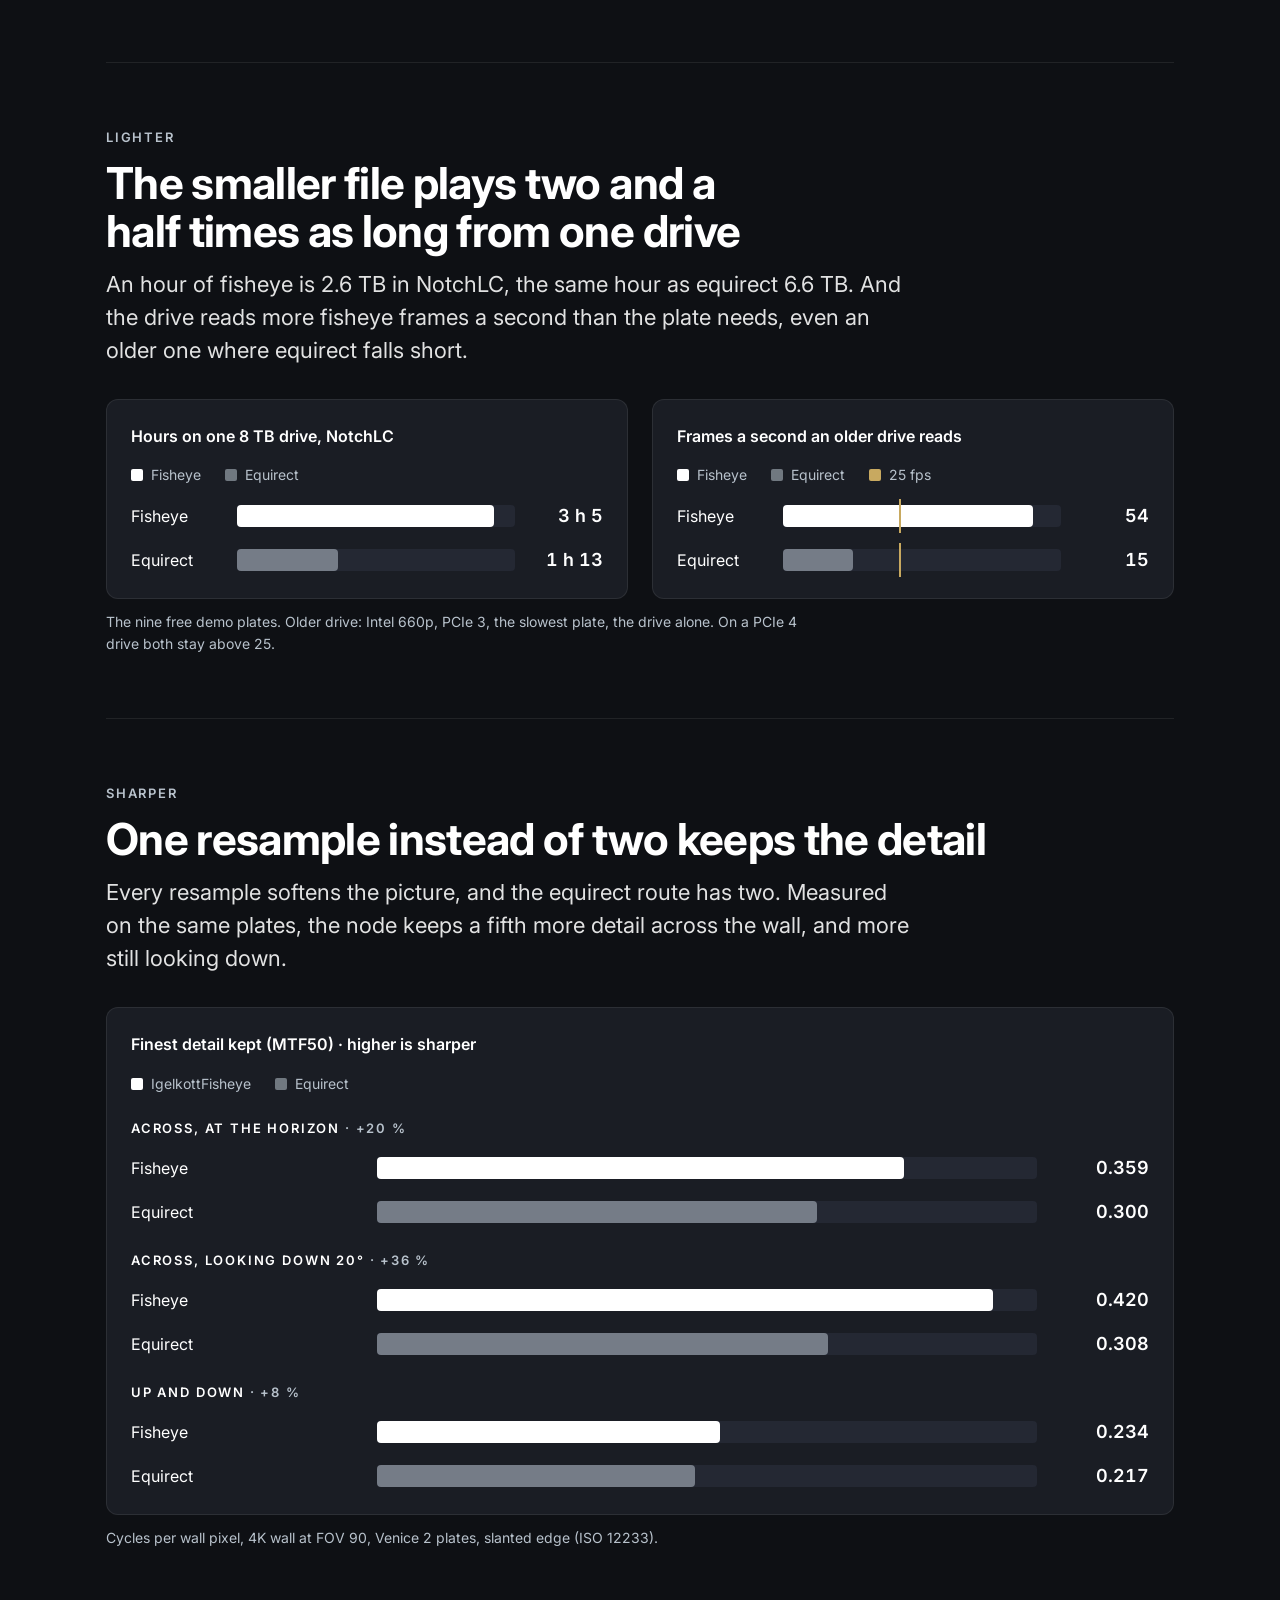
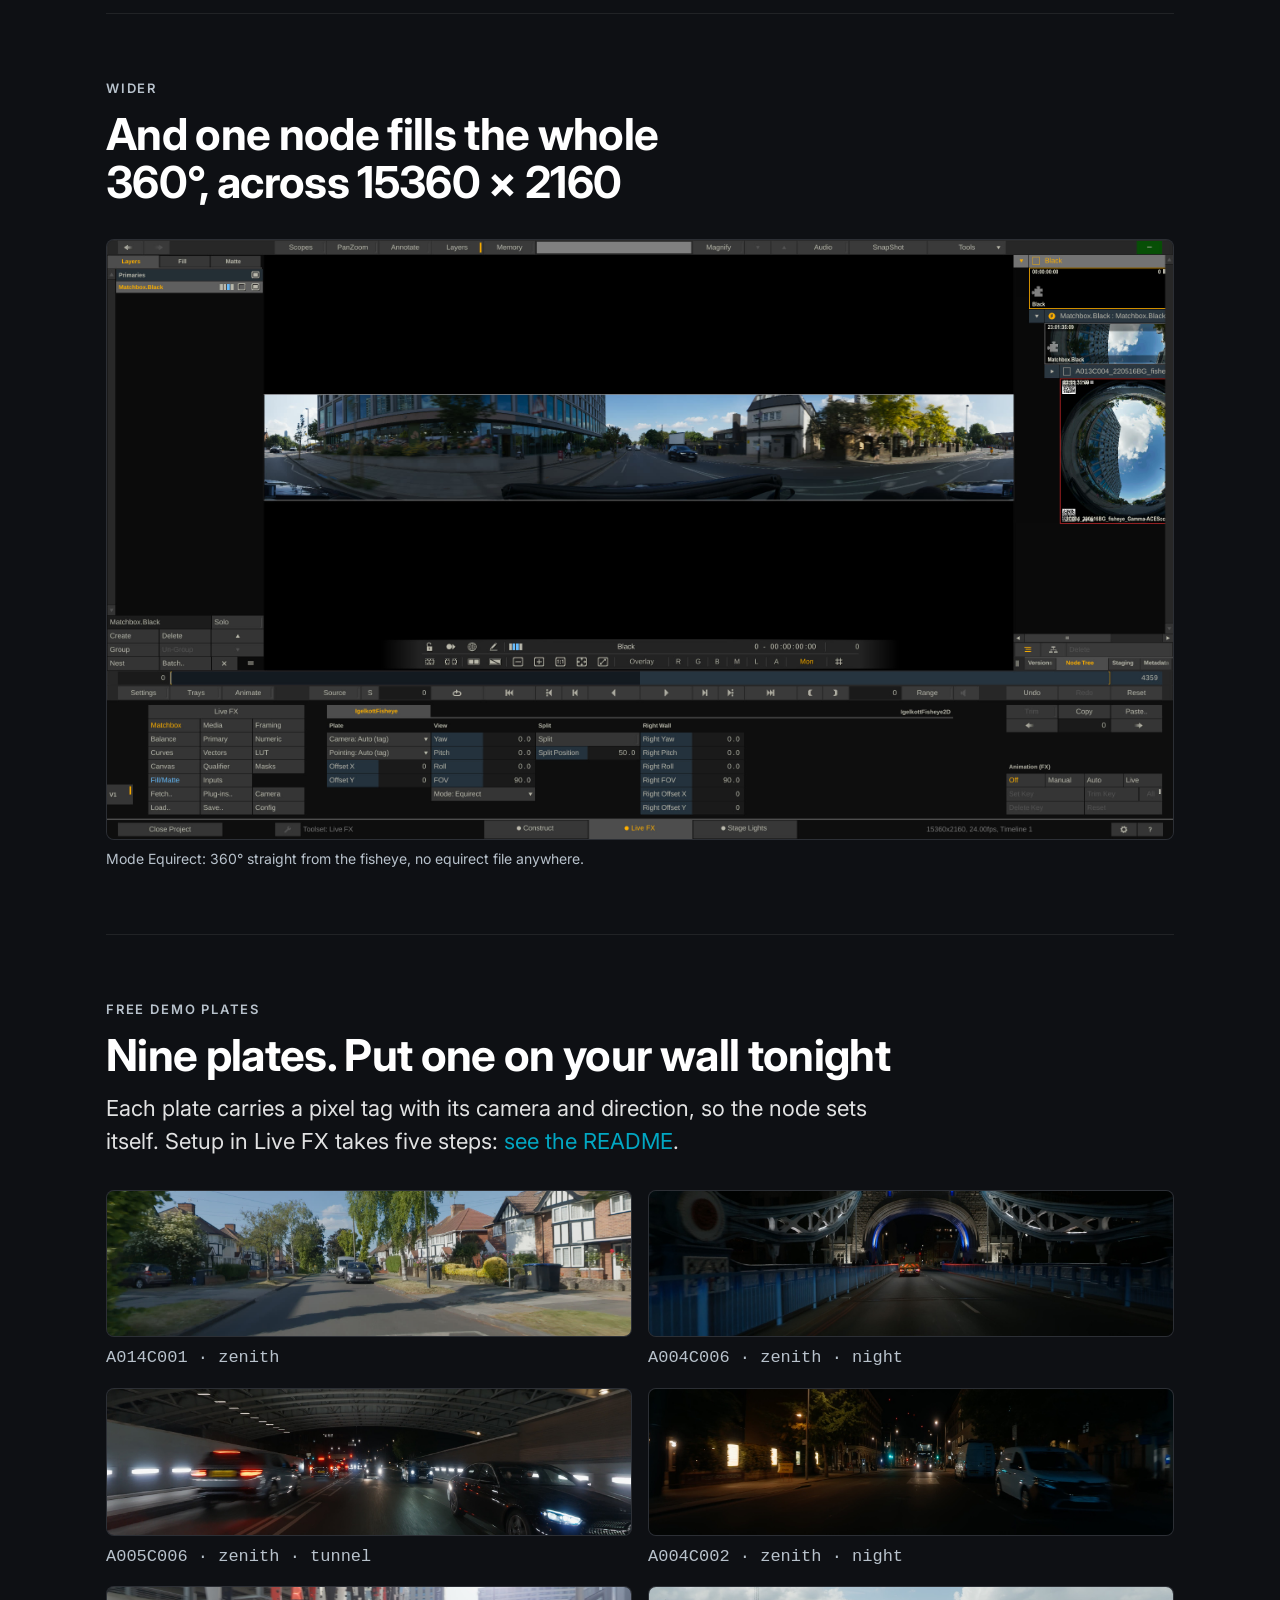
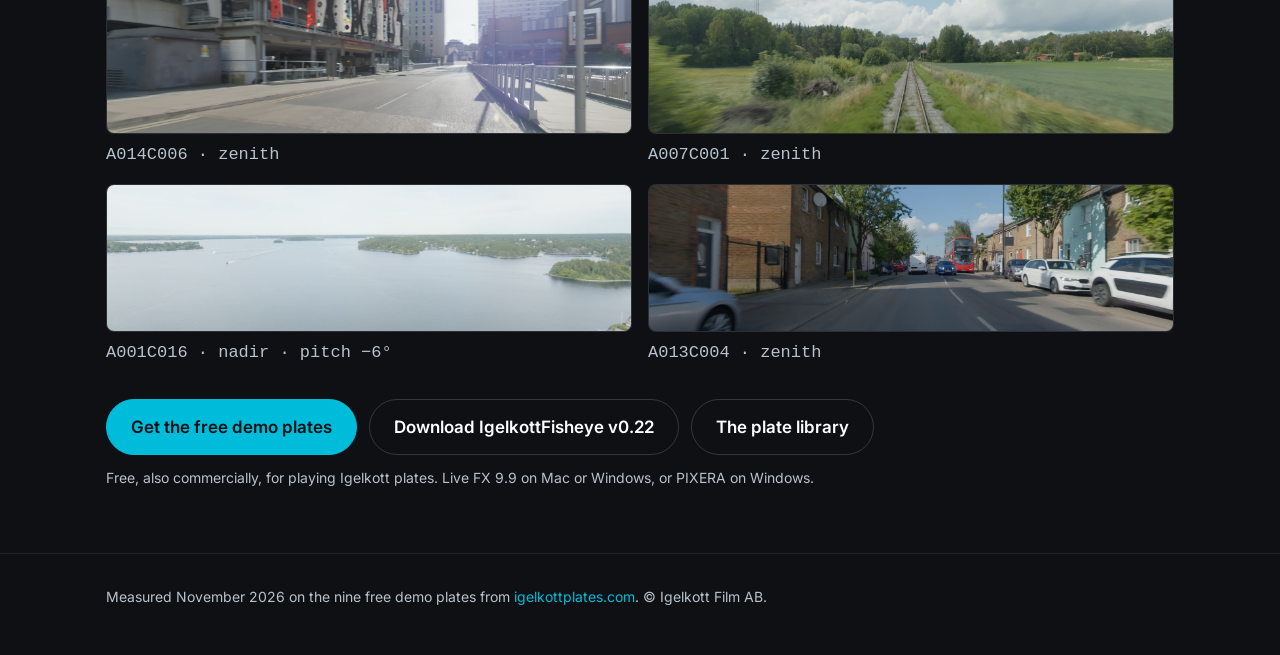
==== commit e4a6e897: "Product page: one story, picture first; setup moves to the README Co-Authored-By: Claude Opus 5.5 <n" ====
--- a/docs/index.html
+++ b/docs/index.html
@@ -140,6 +140,11 @@
 .flow > span.on { background: var(--link); border-color: var(--link); color: var(--igelkott-on-accent); font-weight: 600; }
 .flow i { font-style: normal; color: var(--mute); }
 section .caption { margin-top: 12px; max-width: 80ch; }
+.head p.lead { font-size: clamp(19px, 2vw, 22px); line-height: 1.5; color: var(--fg); opacity: 0.88; max-width: 58ch; }
+.pics { display: grid; grid-template-columns: minmax(0, 1fr) minmax(0, 2fr); gap: var(--igelkott-space-6); align-items: start; }
+.pics.even { grid-template-columns: repeat(2, minmax(0, 1fr)); }
+.pics .wallpic { gap: var(--igelkott-space-4); }
+.pics figcaption b { color: var(--fg); font-weight: 600; }
 /* facts tables */
 .tablewrap { overflow-x: auto; border: 1px solid var(--line); border-radius: var(--igelkott-radius-lg); }
 table { border-collapse: collapse; width: 100%; min-width: 560px; font-size: 16px; }
@@ -170,7 +175,7 @@
 footer p { font-size: 14px; max-width: none; }
 
 @media (max-width: 820px) {
-  .claims, .pairs, .duo { grid-template-columns: minmax(0, 1fr); }
+  .claims, .pairs, .duo, .pics, .pics.even { grid-template-columns: minmax(0, 1fr); }
   .split { grid-template-columns: minmax(0, 1fr); }
   .gallery { grid-template-columns: minmax(0, 1fr); }
   .row { grid-template-columns: minmax(0, 1fr) 88px; }
@@ -200,170 +205,113 @@
     <a class="btn ghost" href="https://igelkottplates.com/?openDemo=1">Get the free demo plates</a>
   </div>
   <p class="caption mono">Plate A011C001 · nadir · the whole 7680 × 2160 wall · FOV 90</p>
-
-  <div class="claims">
-    <div class="claim">
-      <span class="word">Faster <em>than equirect</em></span>
-      <b>3×</b>
-      <p>the frame rate of equirect, read from disk: 68 fps against 23. The plate needs 25.</p>
-      <a href="#faster">Playback in Live FX</a>
+</div>
+
+<main class="wrap">
+
+<section class="block first" id="why">
+  <div class="head">
+    <span class="label">The plate</span>
+    <h2>This circle is everything the camera saw</h2>
+    <p class="lead">The usual route blows it up into a 16K equirect, 118 million pixels with no new detail, and then cuts the wall back out of it. IgelkottFisheye draws the wall straight from the circle.</p>
+  </div>
+  <div class="pics">
+    <figure><img src="img/fisheye_A013C004.jpg" width="1600" height="1600" alt="One frame of plate A013C004 as the camera recorded it: a round fisheye image of a street, the sky in the middle" loading="lazy"><figcaption>A013C004 as shot · 5760 × 5760</figcaption></figure>
+    <figure class="wallpic"><img src="img/g1_A013C004.jpg" width="1600" height="450" alt="The same frame of A013C004 drawn on a 7680 × 2160 wall: a street of brick houses, a red double-decker bus ahead" loading="lazy"><figcaption>The same frame on the wall · 7680 × 2160</figcaption>
+      <div class="flow" aria-label="Equirect route: fisheye, render 16K equirect, Eq->2D, wall. IgelkottFisheye: fisheye, node, wall.">
+        <span>Fisheye</span><i>›</i><span class="alt">16K equirect</span><i>›</i><span class="alt"><span class="nw">Eq-&gt;2D</span></span><i>›</i><span>Wall</span>
+      </div>
+      <div class="flow">
+        <span>Fisheye</span><i>›</i><span class="on">IgelkottFisheye</span><i>›</i><span>Wall</span>
+      </div>
+    </figure>
+  </div>
+</section>
+
+<section class="block" id="faster">
+  <div class="head">
+    <span class="label">Faster</span>
+    <h2>Fewer pixels to read, more frames on the wall</h2>
+    <p class="lead">Read from disk on the same workstation, the equirect route stalls at 23 fps, below the plate's 25. The node plays 68, and uses less of the graphics card doing it.</p>
+  </div>
+  <figure class="shot" style="margin-top:0"><img src="img/livefx_wall_8k.jpg" width="2560" height="1440" alt="Assimilate Live FX with IgelkottFisheye: plate A013C004 on a whole 8K wall, 7680 × 4320, and the node's panel" loading="lazy"><figcaption>A013C004 on 7680 × 4320 in Live FX. The 25 fps plate plays in a 24 fps project.</figcaption></figure>
+  <div class="duo">
+    <div class="chart" role="img" aria-label="Frames per second, 7680 × 2160 wall, read from disk. IgelkottFisheye 68, the equirect route 23, below the plate's 25.">
+      <div class="title">Frames per second</div>
+      <div class="legend"><span><i style="background:var(--fg)"></i>IgelkottFisheye</span><span><i style="background:var(--mute);opacity:.55"></i>Equirect</span><span><i style="background:var(--mark)"></i>25 fps</span></div>
+      <div class="row"><div class="n">Fisheye</div><div class="track"><div class="fill" style="width:85%"></div><div class="ref" style="left:31.25%"></div></div><div class="v">68</div></div>
+      <div class="row"><div class="n">Equirect</div><div class="track"><div class="fill alt" style="width:28.75%"></div><div class="ref" style="left:31.25%"></div></div><div class="v">23</div></div>
     </div>
-    <div class="claim">
-      <span class="word">Lighter <em>than equirect</em></span>
-      <b>2.5×</b>
-      <p>less disk than equirect in NotchLC: 2.6 TB an hour against 6.6 TB.</p>
-      <a href="#lighter">Storage and disks</a>
+    <div class="chart" role="img" aria-label="Graphics memory in use, of 16 GB: IgelkottFisheye 8.1 GB, the equirect route 13.3 GB.">
+      <div class="title">Graphics memory, of 16 GB</div>
+      <div class="legend"><span><i style="background:var(--fg)"></i>IgelkottFisheye</span><span><i style="background:var(--mute);opacity:.55"></i>Equirect</span></div>
+      <div class="row"><div class="n">Fisheye</div><div class="track"><div class="fill" style="width:50.6%"></div></div><div class="v">8.1 GB</div></div>
+      <div class="row"><div class="n">Equirect</div><div class="track"><div class="fill alt" style="width:83.1%"></div></div><div class="v">13.3 GB</div></div>
     </div>
-    <div class="claim">
-      <span class="word">Sharper <em>than equirect</em></span>
-      <b>+20 %</b>
-      <p>more detail than equirect across the wall. One resample instead of two.</p>
-      <a href="#sharper">Sharpness results</a>
+  </div>
+  <p class="caption">Live FX 9.9, Free Run, NotchLC, plate A007C001 on a 7680 × 2160 wall, read from the drive, 5–6 runs each. Threadripper 3960X (1.7 of 24 cores in use), Radeon RX 9070 XT 16 GB, 256 GB, Windows 10 Pro 22H2, Corsair MP600 PRO NH 8 TB. One machine, not a minimum.</p>
+</section>
+
+<section class="block" id="lighter">
+  <div class="head">
+    <span class="label">Lighter</span>
+    <h2>The smaller file plays two and a half times as long from one drive</h2>
+    <p class="lead">An hour of fisheye is 2.6 TB in NotchLC, the same hour as equirect 6.6 TB. And the drive reads more fisheye frames a second than the plate needs, even an older one where equirect falls short.</p>
+  </div>
+  <div class="duo">
+    <div class="chart" role="img" aria-label="Hours of plate on one 8 TB drive, NotchLC: fisheye 3 h 5 min, equirect 1 h 13 min.">
+      <div class="title">Hours on one 8 TB drive, NotchLC</div>
+      <div class="legend"><span><i style="background:var(--fg)"></i>Fisheye</span><span><i style="background:var(--mute);opacity:.55"></i>Equirect</span></div>
+      <div class="row"><div class="n">Fisheye</div><div class="track"><div class="fill" style="width:92.5%"></div></div><div class="v">3 h 5</div></div>
+      <div class="row"><div class="n">Equirect</div><div class="track"><div class="fill alt" style="width:36.5%"></div></div><div class="v">1 h 13</div></div>
     </div>
-  </div>
-</div>
-
-<main class="wrap">
-
-<section class="block first" id="why">
-  <div class="head">
-    <span class="label"><b>Why</b> · leave equirect</span>
-    <h2>The fisheye already holds the whole scene</h2>
-  </div>
-  <div class="chart" role="img" aria-label="Two routes from plate to wall. Equirect: fisheye, render a 16K equirect, store, Eq->2D, wall; two resamples. IgelkottFisheye: fisheye, node, wall; one resample. Pixels per frame: fisheye 33 million, equirect 118 million.">
-    <div class="group"><b>Equirect route</b> · 2 resamples</div>
-    <div class="flow"><span>Fisheye</span><i>›</i><span class="alt">Render 16K equirect</span><i>›</i><span class="alt">Store and stream</span><i>›</i><span class="alt"><span class="nw">Eq-&gt;2D</span></span><i>›</i><span>Wall</span></div>
-    <div class="group"><b>IgelkottFisheye</b> · 1 resample</div>
-    <div class="flow"><span>Fisheye</span><i>›</i><span class="on">Node</span><i>›</i><span>Wall</span></div>
-    <div class="title" style="margin-top:var(--igelkott-space-4)">Pixels per frame, millions</div>
-    <div class="row"><div class="n">Fisheye<span>5760 × 5760</span></div><div class="track"><div class="fill" style="width:27.5%"></div></div><div class="v">33</div></div>
-    <div class="row"><div class="n">Equirect<span>15360 × 7680</span></div><div class="track"><div class="fill alt" style="width:98.3%"></div></div><div class="v">118</div></div>
-  </div>
-  <p class="caption">Nothing is rendered in between, so the colour stays ACEScct from file to wall.</p>
-</section>
-
-<section class="block" id="faster">
-  <div class="head">
-    <span class="label"><b>Faster</b> · Live FX, Free Run, NotchLC</span>
-    <h2>Read from disk, equirect can't keep up with the plate. The node plays it three times over</h2>
-  </div>
-  <div class="chart" role="img" aria-label="Frames per second in Live FX, Free Run, NotchLC, 7680 × 2160 wall, plate read from disk. IgelkottFisheye: 68. The equirect route (a 16K equirect file, then Eq->2D): 23, below the plate's 25.">
-    <div class="title">Frames per second, 7680 × 2160 wall, read from disk</div>
-    <div class="legend"><span><i style="background:var(--fg)"></i>IgelkottFisheye</span><span><i style="background:var(--mute);opacity:.55"></i>Equirect route</span><span><i style="background:var(--mark)"></i>the plate, 25 fps</span></div>
-    <div class="row"><div class="n">IgelkottFisheye<span>the fisheye, straight to the wall</span></div><div class="track"><div class="fill" style="width:85%"></div><div class="ref" style="left:31.25%"></div></div><div class="v">68 fps</div></div>
-    <div class="row"><div class="n">Equirect route<span>16K file, then <span class="nw">Eq-&gt;2D</span></span></div><div class="track"><div class="fill alt" style="width:28.75%"></div><div class="ref" style="left:31.25%"></div></div><div class="v">23 fps</div></div>
-  </div>
-
-  <div class="chart" style="margin-top:var(--igelkott-space-6)" role="img" aria-label="What the playback uses, read from disk. Processor: IgelkottFisheye 1.7 cores, equirect 1.6. Graphics load: 19 % against 30 %. Graphics memory: 8.1 GB against 13.3 GB of 16.">
-    <div class="title">What the playback uses</div>
-    <div class="legend"><span><i style="background:var(--fg)"></i>IgelkottFisheye</span><span><i style="background:var(--mute);opacity:.55"></i>Equirect route</span></div>
-    <div class="group"><b>Graphics memory</b> · of 16 GB</div>
-    <div class="row"><div class="n">IgelkottFisheye</div><div class="track"><div class="fill" style="width:50.6%"></div></div><div class="v">8.1 GB</div></div>
-    <div class="row"><div class="n">Equirect route</div><div class="track"><div class="fill alt" style="width:83.1%"></div></div><div class="v">13.3 GB</div></div>
-    <div class="group"><b>Graphics load</b> · busiest engine</div>
-    <div class="row"><div class="n">IgelkottFisheye</div><div class="track"><div class="fill" style="width:19%"></div></div><div class="v">19 %</div></div>
-    <div class="row"><div class="n">Equirect route</div><div class="track"><div class="fill alt" style="width:30%"></div></div><div class="v">30 %</div></div>
-    <div class="group"><b>Processor</b> · cores in use, of 24</div>
-    <div class="row"><div class="n">IgelkottFisheye</div><div class="track"><div class="fill" style="width:7.1%"></div></div><div class="v">1.7</div></div>
-    <div class="row"><div class="n">Equirect route</div><div class="track"><div class="fill alt" style="width:6.7%"></div></div><div class="v">1.6</div></div>
-  </div>
-
-  <div class="tablewrap" style="margin-top:var(--igelkott-space-6)">
-    <table>
-      <tr><th>The machine</th><th>Windows workstation</th></tr>
-      <tr><td>Processor</td><td>AMD Threadripper 3960X, 24 cores</td></tr>
-      <tr><td>Graphics</td><td>AMD Radeon RX 9070 XT, 16 GB</td></tr>
-      <tr><td>Memory</td><td>256 GB</td></tr>
-      <tr><td>System</td><td>Windows 10 Pro 22H2</td></tr>
-      <tr><td>Live FX</td><td>9.9 build 1214, IgelkottFisheye 0.22</td></tr>
-      <tr><td>Plate drive</td><td>Corsair MP600 PRO NH 8 TB NVMe, PCIe 4</td></tr>
-    </table>
-  </div>
-  <p class="caption">Plate A007C001 in NotchLC, Free Run, read from the drive and not from the memory cache; 5–6 runs each. One machine measured, not a minimum.</p>
-  <figure class="shot"><img src="img/livefx_wall_8k.jpg" width="2560" height="1440" alt="Assimilate Live FX with IgelkottFisheye: plate A013C004 on a whole 8K wall, 7680 × 4320, in a 24 fps project, and the node's panel" loading="lazy"><figcaption>A013C004 on 7680 × 4320 in Live FX. The 25 fps plate plays in a 24 fps project.</figcaption></figure>
-</section>
-
-<section class="block" id="lighter">
-  <div class="head">
-    <span class="label"><b>Lighter</b> · 60 minutes of plate at 25 fps</span>
-    <h2>An hour of fisheye fits in 2.6 TB. The same hour as equirect needs 6.6 TB</h2>
-  </div>
-  <div class="duo">
-    <div class="chart" role="img" aria-label="Terabytes per hour, mean of the nine free demo plates. NotchLC: fisheye 2.59, equirect 6.57. ProRes 4444: fisheye 1.76, equirect 2.35.">
-      <div class="title">TB per hour</div>
-      <div class="legend"><span><i style="background:var(--fg)"></i>Fisheye</span><span><i style="background:var(--mute);opacity:.55"></i>Equirect 16K</span></div>
-      <div class="group"><b>NotchLC</b> · what plays</div>
-      <div class="row"><div class="n">Fisheye</div><div class="track"><div class="fill" style="width:32.4%"></div></div><div class="v">2.59</div></div>
-      <div class="row"><div class="n">Equirect</div><div class="track"><div class="fill alt" style="width:82.1%"></div></div><div class="v">6.57</div></div>
-      <div class="group"><b>ProRes 4444</b> · the master</div>
-      <div class="row"><div class="n">Fisheye</div><div class="track"><div class="fill" style="width:22%"></div></div><div class="v">1.76</div></div>
-      <div class="row"><div class="n">Equirect</div><div class="track"><div class="fill alt" style="width:29.4%"></div></div><div class="v">2.35</div></div>
+    <div class="chart" role="img" aria-label="Frames a second an older Gen 3 drive can read, slowest of the nine plates: fisheye 54, equirect 15, below the plate's 25. On a Gen 4 drive: fisheye 147 to 175, equirect 64 to 70.">
+      <div class="title">Frames a second an older drive reads</div>
+      <div class="legend"><span><i style="background:var(--fg)"></i>Fisheye</span><span><i style="background:var(--mute);opacity:.55"></i>Equirect</span><span><i style="background:var(--mark)"></i>25 fps</span></div>
+      <div class="row"><div class="n">Fisheye</div><div class="track"><div class="fill" style="width:90%"></div><div class="ref" style="left:41.7%"></div></div><div class="v">54</div></div>
+      <div class="row"><div class="n">Equirect</div><div class="track"><div class="fill alt" style="width:25%"></div><div class="ref" style="left:41.7%"></div></div><div class="v">15</div></div>
     </div>
-    <div class="chart" role="img" aria-label="Hours of plate on one 8 TB drive. NotchLC: fisheye 3 h 5 min, equirect 1 h 13 min. ProRes 4444: fisheye 4 h 33 min, equirect 3 h 24 min.">
-      <div class="title">Hours on one 8 TB drive</div>
-      <div class="legend"><span><i style="background:var(--fg)"></i>Fisheye</span><span><i style="background:var(--mute);opacity:.55"></i>Equirect 16K</span></div>
-      <div class="group"><b>NotchLC</b></div>
-      <div class="row"><div class="n">Fisheye</div><div class="track"><div class="fill" style="width:61.7%"></div></div><div class="v">3 h 5</div></div>
-      <div class="row"><div class="n">Equirect</div><div class="track"><div class="fill alt" style="width:24.3%"></div></div><div class="v">1 h 13</div></div>
-      <div class="group"><b>ProRes 4444</b></div>
-      <div class="row"><div class="n">Fisheye</div><div class="track"><div class="fill" style="width:91%"></div></div><div class="v">4 h 33</div></div>
-      <div class="row"><div class="n">Equirect</div><div class="track"><div class="fill alt" style="width:68%"></div></div><div class="v">3 h 24</div></div>
-    </div>
-  </div>
-
-  <div class="chart" style="margin-top:var(--igelkott-space-6)" role="img" aria-label="Frames a second each drive can read, NotchLC, the slowest of the nine plates. Mac, Corsair Gen 4: fisheye 147, equirect 70. Windows, same drive: fisheye 175, equirect 64. Older PC, Intel 660p Gen 3: fisheye 54, equirect 15, below the plate's 25.">
-    <div class="title">Frames a second the drive can read, NotchLC</div>
-    <div class="legend"><span><i style="background:var(--fg)"></i>Fisheye</span><span><i style="background:var(--mute);opacity:.55"></i>Equirect 16K</span><span><i style="background:var(--mark)"></i>the plate, 25 fps</span></div>
-    <div class="group"><b>Mac</b> · Corsair MP600 PRO NH, Gen 4</div>
-    <div class="row"><div class="n">Fisheye</div><div class="track"><div class="fill" style="width:73.5%"></div><div class="ref" style="left:12.5%"></div></div><div class="v">147</div></div>
-    <div class="row"><div class="n">Equirect</div><div class="track"><div class="fill alt" style="width:35%"></div><div class="ref" style="left:12.5%"></div></div><div class="v">70</div></div>
-    <div class="group"><b>Windows</b> · same drive, Gen 4</div>
-    <div class="row"><div class="n">Fisheye</div><div class="track"><div class="fill" style="width:87.5%"></div><div class="ref" style="left:12.5%"></div></div><div class="v">175</div></div>
-    <div class="row"><div class="n">Equirect</div><div class="track"><div class="fill alt" style="width:32%"></div><div class="ref" style="left:12.5%"></div></div><div class="v">64</div></div>
-    <div class="group"><b>Older PC</b> · Intel 660p, Gen 3</div>
-    <div class="row"><div class="n">Fisheye</div><div class="track"><div class="fill" style="width:27%"></div><div class="ref" style="left:12.5%"></div></div><div class="v">54</div></div>
-    <div class="row"><div class="n">Equirect<span>below the plate's 25</span></div><div class="track"><div class="fill alt" style="width:7.5%"></div><div class="ref" style="left:12.5%"></div></div><div class="v">15</div></div>
-  </div>
-  <p class="caption">The slowest of the nine free demo plates, the drive alone, outside Live FX.</p>
+  </div>
+  <p class="caption">The nine free demo plates. Older drive: Intel 660p, PCIe 3, the slowest plate, the drive alone. On a PCIe 4 drive both stay above 25.</p>
 </section>
 
 <section class="block" id="sharper">
   <div class="head">
-    <span class="label"><b>Sharper</b> · MTF50 at FOV 90 on a 4K wall</span>
-    <h2>One resample keeps more of the plate</h2>
-  </div>
-  <div class="chart" role="img" aria-label="MTF50, cycles per wall pixel, higher is sharper. Across the wall at the horizon: IgelkottFisheye 0.359, equirect 0.300, +20 %. Up and down at the horizon: 0.234 against 0.217, +8 %. Across, looking down 20°: 0.420 against 0.308, +36 %.">
-    <div class="title">MTF50, cycles per wall pixel · higher is sharper</div>
-    <div class="legend"><span><i style="background:var(--fg)"></i>IgelkottFisheye</span><span><i style="background:var(--mute);opacity:.55"></i>Equirect route</span></div>
+    <span class="label">Sharper</span>
+    <h2>One resample instead of two keeps the detail</h2>
+    <p class="lead">Every resample softens the picture, and the equirect route has two. Measured on the same plates, the node keeps a fifth more detail across the wall, and more still looking down.</p>
+  </div>
+  <div class="chart" role="img" aria-label="MTF50, cycles per wall pixel, higher is sharper. Across the wall at the horizon: IgelkottFisheye 0.359, equirect 0.300, +20 %. Across, looking down 20°: 0.420 against 0.308, +36 %. Up and down: 0.234 against 0.217, +8 %.">
+    <div class="title">Finest detail kept (MTF50) · higher is sharper</div>
+    <div class="legend"><span><i style="background:var(--fg)"></i>IgelkottFisheye</span><span><i style="background:var(--mute);opacity:.55"></i>Equirect</span></div>
     <div class="group"><b>Across, at the horizon</b> · +20 %</div>
-    <div class="row"><div class="n">IgelkottFisheye</div><div class="track"><div class="fill" style="width:79.8%"></div></div><div class="v">0.359</div></div>
+    <div class="row"><div class="n">Fisheye</div><div class="track"><div class="fill" style="width:79.8%"></div></div><div class="v">0.359</div></div>
     <div class="row"><div class="n">Equirect</div><div class="track"><div class="fill alt" style="width:66.7%"></div></div><div class="v">0.300</div></div>
-    <div class="group"><b>Up and down, at the horizon</b> · +8 %</div>
-    <div class="row"><div class="n">IgelkottFisheye</div><div class="track"><div class="fill" style="width:52%"></div></div><div class="v">0.234</div></div>
+    <div class="group"><b>Across, looking down 20°</b> · +36 %</div>
+    <div class="row"><div class="n">Fisheye</div><div class="track"><div class="fill" style="width:93.3%"></div></div><div class="v">0.420</div></div>
+    <div class="row"><div class="n">Equirect</div><div class="track"><div class="fill alt" style="width:68.4%"></div></div><div class="v">0.308</div></div>
+    <div class="group"><b>Up and down</b> · +8 %</div>
+    <div class="row"><div class="n">Fisheye</div><div class="track"><div class="fill" style="width:52%"></div></div><div class="v">0.234</div></div>
     <div class="row"><div class="n">Equirect</div><div class="track"><div class="fill alt" style="width:48.2%"></div></div><div class="v">0.217</div></div>
-    <div class="group"><b>Across, looking down 20°</b> · +36 %</div>
-    <div class="row"><div class="n">IgelkottFisheye</div><div class="track"><div class="fill" style="width:93.3%"></div></div><div class="v">0.420</div></div>
-    <div class="row"><div class="n">Equirect</div><div class="track"><div class="fill alt" style="width:68.4%"></div></div><div class="v">0.308</div></div>
-  </div>
-  <p class="caption">Venice 2 plates, slanted edge (ISO 12233); equirect through <span class="nw">Eq-&gt;2D</span>.</p>
+  </div>
+  <p class="caption">Cycles per wall pixel, 4K wall at FOV 90, Venice 2 plates, slanted edge (ISO 12233).</p>
 </section>
 
 <section class="block" id="wide">
   <div class="head">
-    <span class="label"><b>Wider</b> · one node, four 4K outputs in a row</span>
-    <h2>The whole 360° across 15360 × 2160, from one node</h2>
-  </div>
-  <figure class="shot" style="margin-top:0"><img src="img/livefx_wall_16x2k.jpg" width="2560" height="1440" alt="Live FX with IgelkottFisheye in Mode Equirect: the whole 360° of plate A013C004 across a 15360 × 2160 wall" loading="lazy"><figcaption>Mode Equirect: 360° straight from the fisheye, no equirect file.</figcaption></figure>
-</section>
-
-<section class="block">
-  <div class="head">
-    <span class="label">The plate as shot · free demo plates</span>
-    <h2>The plate carries its own camera and direction</h2>
-    <p>A pixel tag tells the node the camera and whether the lens pointed up (zenith) or down (nadir). Each still is 7680 × 2160, FOV 90.</p>
+    <span class="label">Wider</span>
+    <h2>And one node fills the whole 360°, across 15360 × 2160</h2>
+  </div>
+  <figure class="shot" style="margin-top:0"><img src="img/livefx_wall_16x2k.jpg" width="2560" height="1440" alt="Live FX with IgelkottFisheye in Mode Equirect: the whole 360° of plate A013C004 across a 15360 × 2160 wall" loading="lazy"><figcaption>Mode Equirect: 360° straight from the fisheye, no equirect file anywhere.</figcaption></figure>
+</section>
+
+<section class="block" id="try">
+  <div class="head">
+    <span class="label">Free demo plates</span>
+    <h2>Nine plates. Put one on your wall tonight</h2>
+    <p class="lead">Each plate carries a pixel tag with its camera and direction, so the node sets itself. Setup in Live FX takes five steps: <a href="https://github.com/IgelkottPlates/IgelkottFisheye2D#setting-up-a-wall-in-live-fx">see the README</a>.</p>
   </div>
   <div class="gallery">
-    <figure><img src="img/g1_A013C004.jpg" width="1600" height="450" alt="A013C004: driving down a street of brick houses, a red double-decker bus ahead" loading="lazy"><figcaption class="mono">A013C004 · zenith</figcaption></figure>
     <figure><img src="img/g2_A014C001.jpg" width="1600" height="450" alt="A014C001: driving through a suburban street of houses" loading="lazy"><figcaption class="mono">A014C001 · zenith</figcaption></figure>
     <figure><img src="img/g3_A004C006.jpg" width="1600" height="450" alt="A004C006: driving across Tower Bridge at night, the lit arch ahead" loading="lazy"><figcaption class="mono">A004C006 · zenith · night</figcaption></figure>
     <figure><img src="img/g4_A005C006.jpg" width="1600" height="450" alt="A005C006: traffic in a lit road tunnel" loading="lazy"><figcaption class="mono">A005C006 · zenith · tunnel</figcaption></figure>
@@ -371,65 +319,14 @@
     <figure><img src="img/g6_A014C006.jpg" width="1600" height="450" alt="A014C006: an empty city road past tall buildings in sunlight" loading="lazy"><figcaption class="mono">A014C006 · zenith</figcaption></figure>
     <figure><img src="img/g7_A007C001.jpg" width="1600" height="450" alt="A007C001: a railway line through green fields" loading="lazy"><figcaption class="mono">A007C001 · zenith</figcaption></figure>
     <figure><img src="img/g8_A001C016.jpg" width="1600" height="450" alt="A001C016: a wide fjord with islands, seen from the air" loading="lazy"><figcaption class="mono">A001C016 · nadir · pitch −6°</figcaption></figure>
-  </div>
-</section>
-
-<section class="block" id="measured">
-  <div class="head">
-    <span class="label">Everything we measured</span>
-    <h2>Fisheye against equirect, on every count</h2>
-  </div>
-  <div class="chart" role="img" aria-label="How many times better IgelkottFisheye is than the equirect route; equirect is 1×. Fewer pixels per frame: 3.6×. Frame rate read from disk: 3.0×. Less disk, NotchLC: 2.5×. Less graphics memory: 1.6×. Detail looking down 20°: 1.36×. Less disk, ProRes 4444: 1.3×. Detail across: 1.20×. Detail up and down: 1.08×.">
-    <div class="title">Times better than equirect</div>
-    <div class="legend"><span><i style="background:var(--fg)"></i>IgelkottFisheye</span><span><i style="background:var(--mark)"></i>equirect, 1×</span></div>
-    <div class="row"><div class="n">Fewer pixels per frame</div><div class="track"><div class="fill" style="width:72%"></div><div class="ref" style="left:20%"></div></div><div class="v">3.6×</div></div>
-    <div class="row"><div class="n">Frame rate, from disk</div><div class="track"><div class="fill" style="width:60%"></div><div class="ref" style="left:20%"></div></div><div class="v">3.0×</div></div>
-    <div class="row"><div class="n">Less disk, NotchLC</div><div class="track"><div class="fill" style="width:50%"></div><div class="ref" style="left:20%"></div></div><div class="v">2.5×</div></div>
-    <div class="row"><div class="n">Less graphics memory</div><div class="track"><div class="fill" style="width:32.8%"></div><div class="ref" style="left:20%"></div></div><div class="v">1.6×</div></div>
-    <div class="row"><div class="n">Detail, looking down</div><div class="track"><div class="fill" style="width:27.2%"></div><div class="ref" style="left:20%"></div></div><div class="v">1.36×</div></div>
-    <div class="row"><div class="n">Less disk, ProRes 4444</div><div class="track"><div class="fill" style="width:26%"></div><div class="ref" style="left:20%"></div></div><div class="v">1.3×</div></div>
-    <div class="row"><div class="n">Detail, across</div><div class="track"><div class="fill" style="width:24%"></div><div class="ref" style="left:20%"></div></div><div class="v">1.20×</div></div>
-    <div class="row"><div class="n">Detail, up and down</div><div class="track"><div class="fill" style="width:21.6%"></div><div class="ref" style="left:20%"></div></div><div class="v">1.08×</div></div>
-  </div>
-</section>
-
-<section class="block" id="setup">
-  <div class="head">
-    <span class="label"><b>Set up</b> · Live FX</span>
-    <h2>A black base the size of the wall, the node on top</h2>
-  </div>
-  <div class="split">
-    <div class="points">
-      <div><b>1 · Project</b><p>Format = the wall. ACES 1.1, ACEScct. A 25 fps plate plays in 24 fps too.</p></div>
-      <div><b>2 · Black base</b><p>Construct › Filler › Black in slot one, as long as the plate.</p></div>
-      <div><b>3 · The plate</b><p>Import, No to resize, Media › ACEScg (AP1) / ACEScct.</p></div>
-      <div><b>4 · The node</b><p>On the black shot: Matchbox › IgelkottFisheye2D › Apply On Layer, plate into Fisheye.</p></div>
-      <div><b>5 · Bigger walls</b><p>Same size on timeline, black shot and node.</p></div>
-    </div>
-    <div class="tablewrap">
-      <table style="min-width:0">
-        <tr><th>Wall</th><th>Outputs</th><th>Mode</th></tr>
-        <tr><td class="mono">3840 × 2160</td><td>1 × 4K</td><td>Wall</td></tr>
-        <tr><td class="mono">7680 × 2160</td><td>2 × 4K in a row</td><td>Wall</td></tr>
-        <tr><td class="mono">7680 × 4320</td><td>2 × 2 4K</td><td>Wall</td></tr>
-        <tr><td class="mono">15360 × 2160</td><td>4 × 4K in a row</td><td>Equirect</td></tr>
-      </table>
-    </div>
-  </div>
-</section>
-
-<section class="block cta">
-  <div class="cta-box">
-    <div>
-      <h2>Put a plate on your wall</h2>
-      <p>Free, also commercially, for playing Igelkott plates. Live FX 9.9 on Mac or Windows, or PIXERA on Windows.</p>
-    </div>
-    <div class="cta-actions">
-      <a class="btn" href="https://github.com/IgelkottPlates/IgelkottFisheye2D/releases/tag/v0.22">Download v0.22 · Mac and Windows</a>
-      <a class="btn ghost" href="https://igelkottplates.com/?openDemo=1">Get the free demo plates</a>
-      <a class="btn ghost" href="https://igelkottplates.com">The plate library</a>
-    </div>
-  </div>
+    <figure><img src="img/g1_A013C004.jpg" width="1600" height="450" alt="A013C004: driving down a street of brick houses, a red double-decker bus ahead" loading="lazy"><figcaption class="mono">A013C004 · zenith</figcaption></figure>
+  </div>
+  <div class="cta-actions" style="margin-top:var(--igelkott-space-8)">
+    <a class="btn" href="https://igelkottplates.com/?openDemo=1">Get the free demo plates</a>
+    <a class="btn ghost" href="https://github.com/IgelkottPlates/IgelkottFisheye2D/releases/tag/v0.22">Download IgelkottFisheye v0.22</a>
+    <a class="btn ghost" href="https://igelkottplates.com">The plate library</a>
+  </div>
+  <p class="caption">Free, also commercially, for playing Igelkott plates. Live FX 9.9 on Mac or Windows, or PIXERA on Windows.</p>
 </section>
 
 </main>
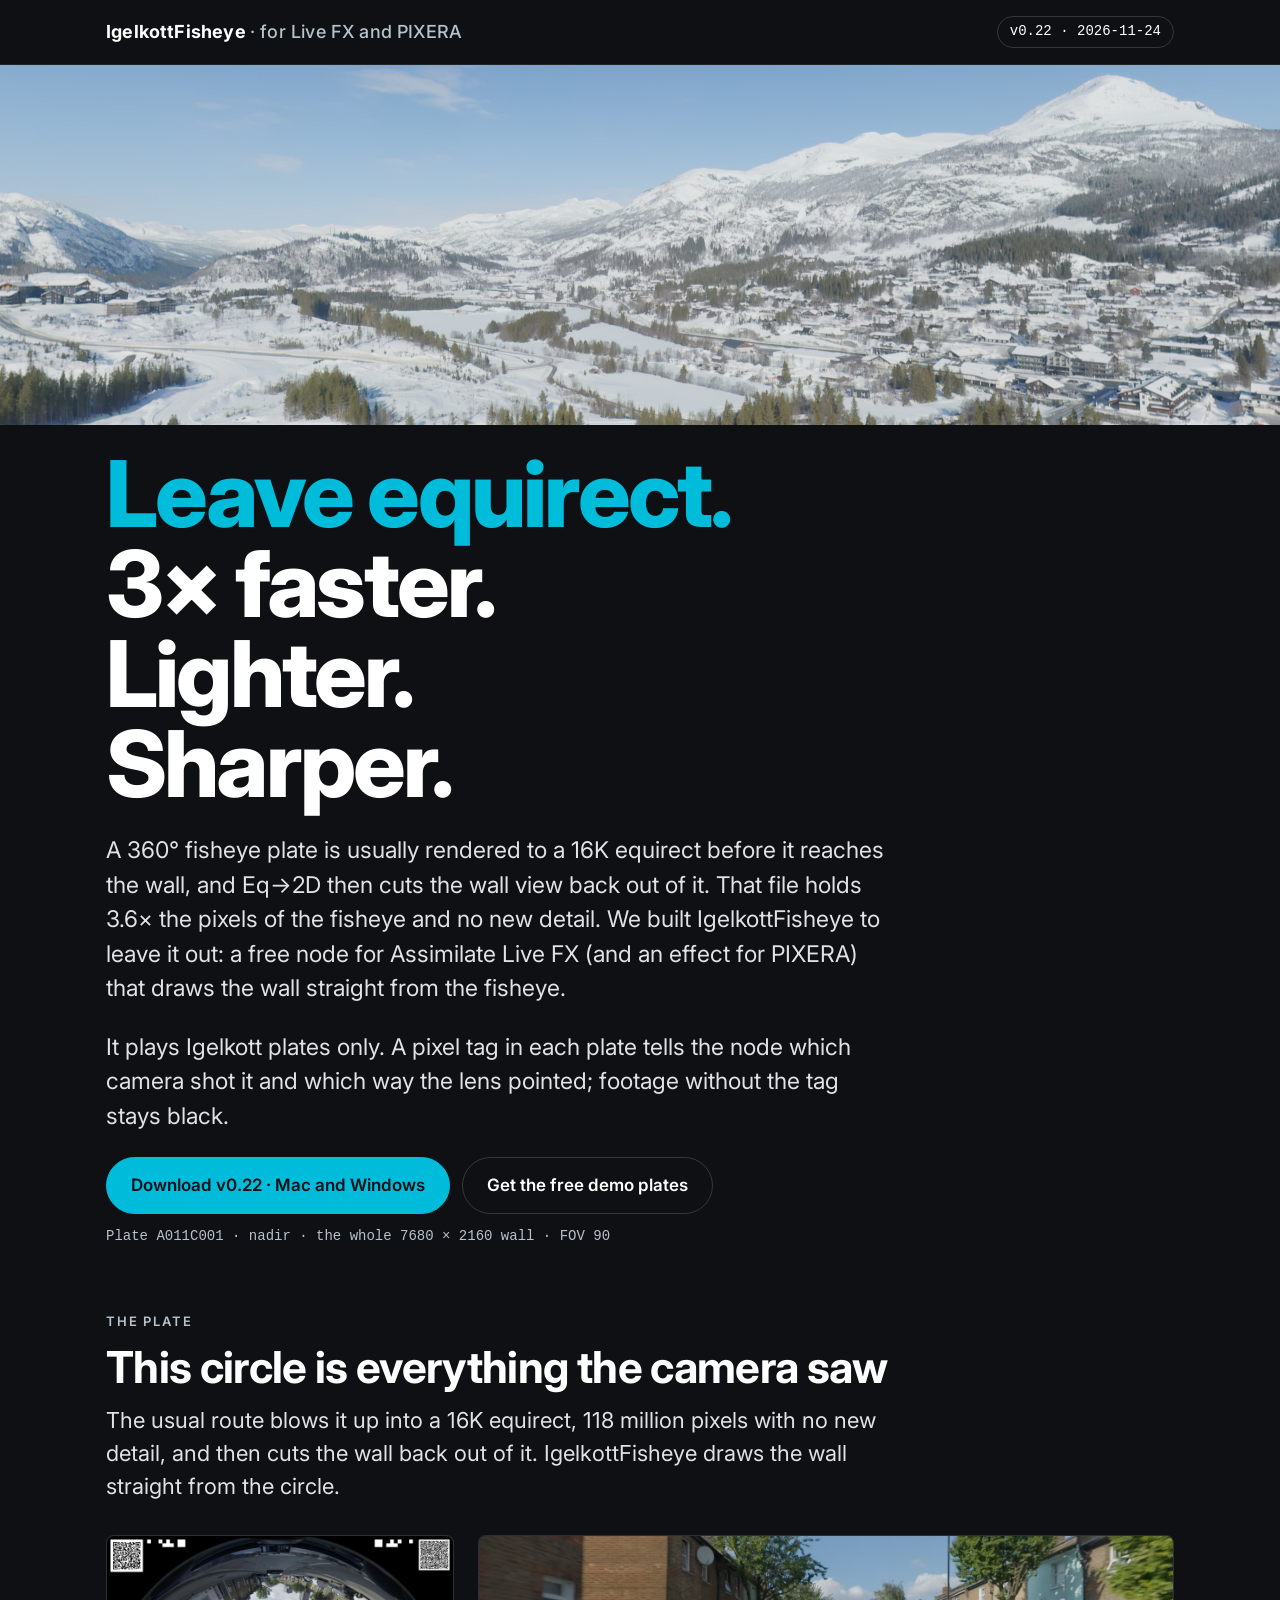
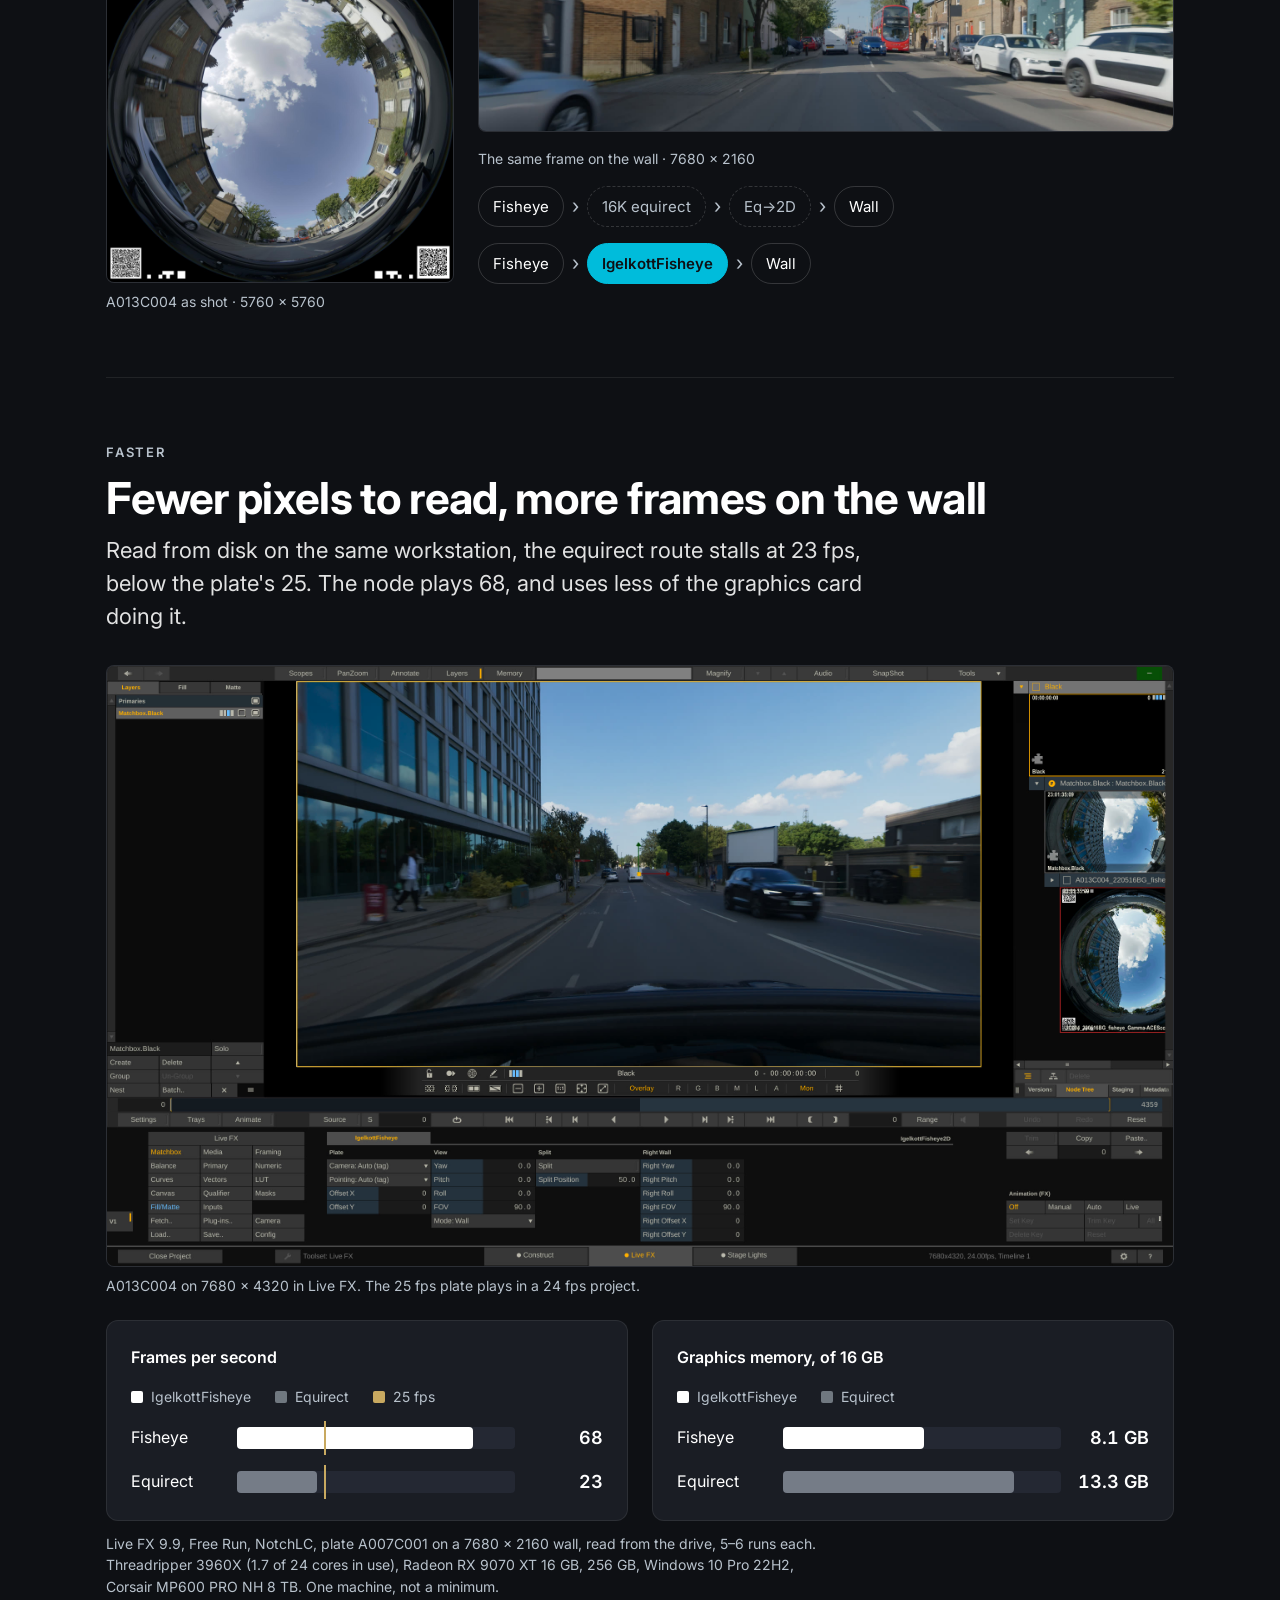
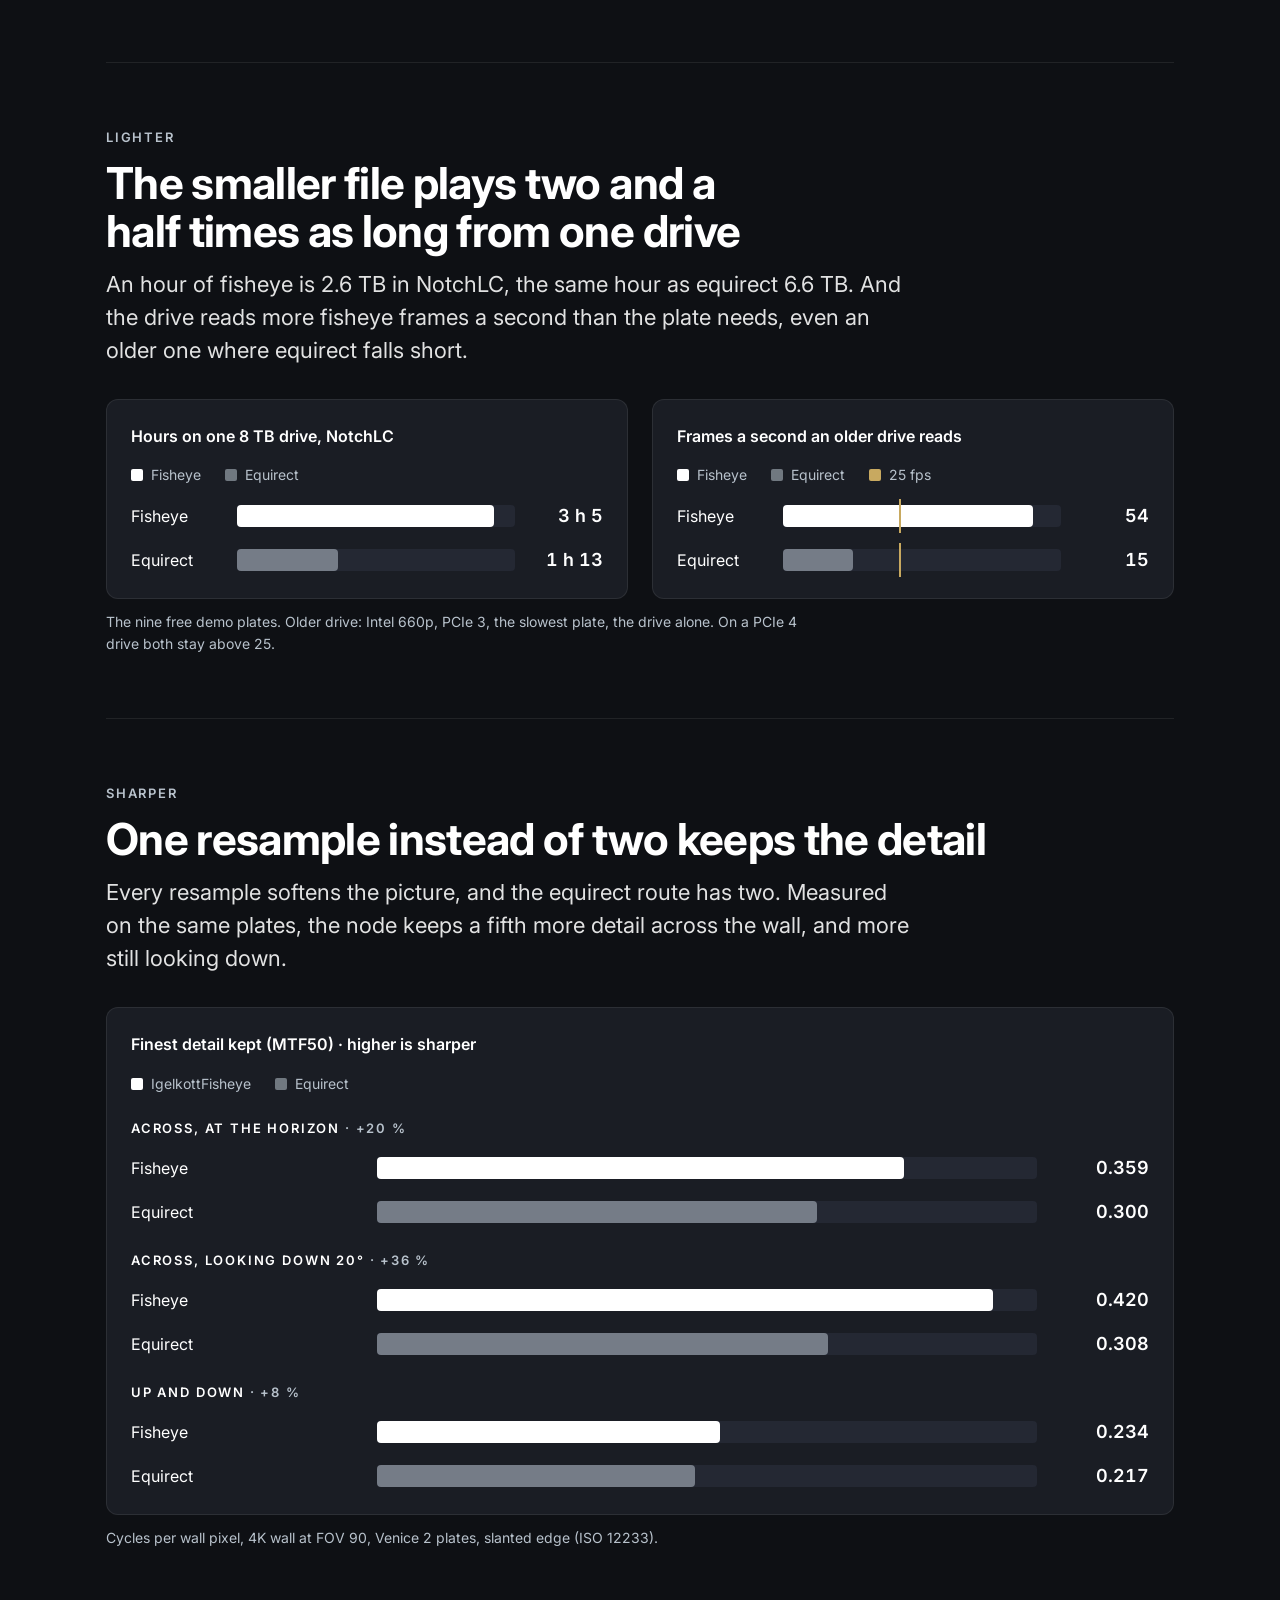
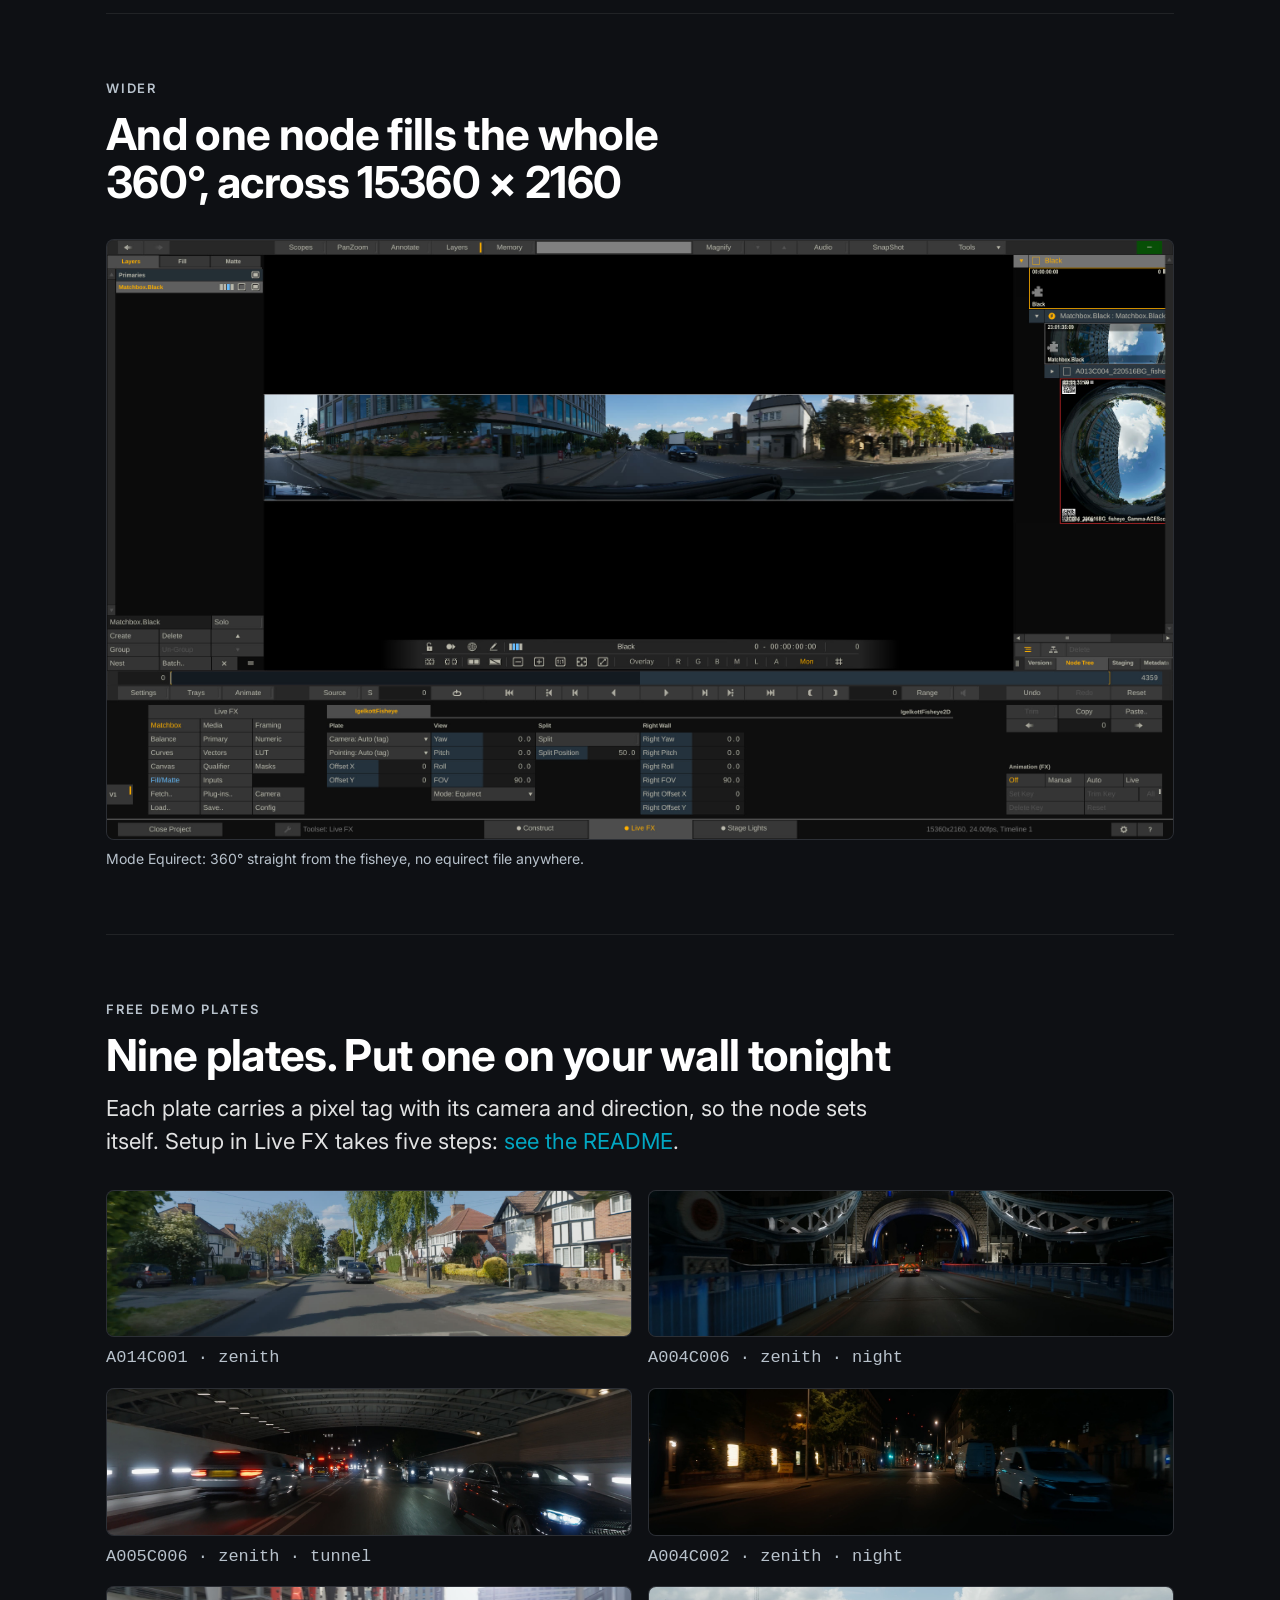
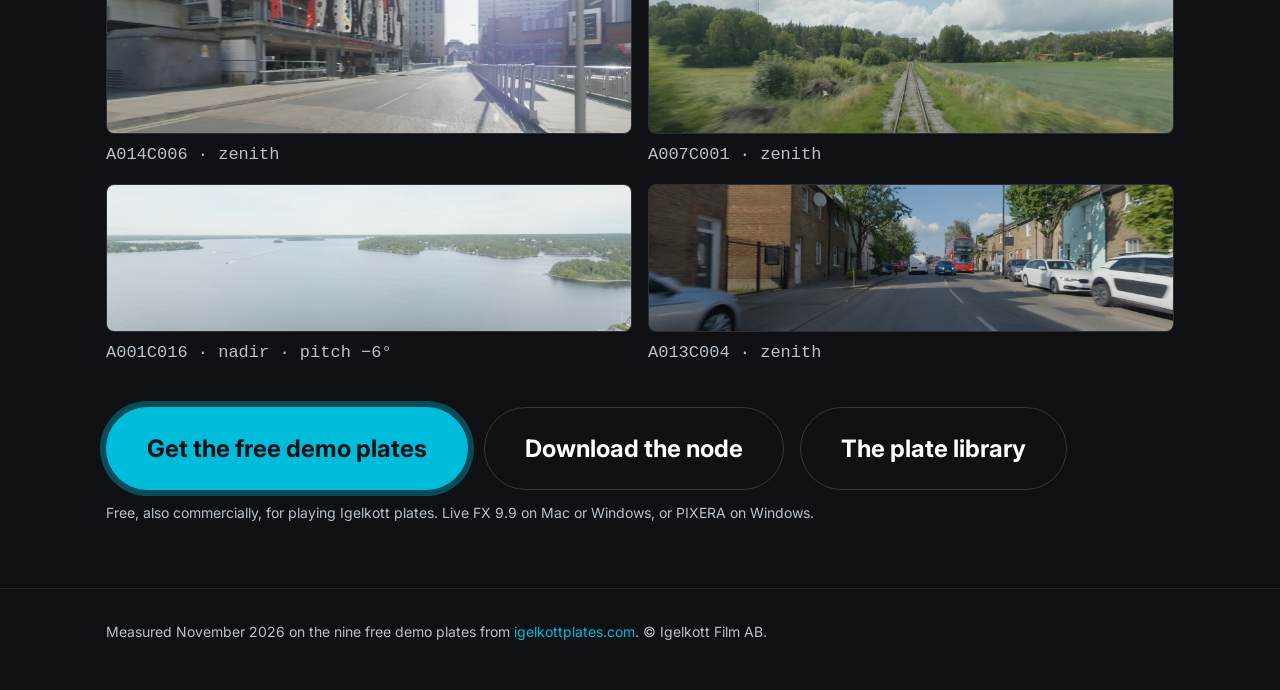
==== commit 7724025f: "Product page: larger call-to-action buttons at the end Co-Authored-By: Claude Opus 5.5 <noreply@anth" ====
--- a/docs/index.html
+++ b/docs/index.html
@@ -169,6 +169,10 @@
 .btn:hover { background: var(--igelkott-accent-hover); border-color: var(--igelkott-accent-hover); }
 .btn.ghost { background: transparent; color: var(--fg); border-color: var(--line-2); }
 .btn.ghost:hover { background: var(--panel-2); border-color: var(--line-2); }
+.cta-actions.big { margin-top: var(--igelkott-space-10); gap: var(--igelkott-space-4); }
+.cta-actions.big .btn { font-size: clamp(20px, 2.2vw, 24px); padding: 22px 40px; font-weight: 700; }
+.cta-actions.big .btn:first-child { box-shadow: 0 0 0 6px var(--igelkott-accent-glow); }
+@media (max-width: 820px) { .cta-actions.big .btn { flex: 1 1 100%; text-align: center; } }
 .stack { display: flex; flex-direction: column; gap: var(--igelkott-space-6); }
 
 footer { border-top: 1px solid var(--line); padding-block: var(--igelkott-space-8) var(--igelkott-space-12); }
@@ -321,9 +325,9 @@
     <figure><img src="img/g8_A001C016.jpg" width="1600" height="450" alt="A001C016: a wide fjord with islands, seen from the air" loading="lazy"><figcaption class="mono">A001C016 · nadir · pitch −6°</figcaption></figure>
     <figure><img src="img/g1_A013C004.jpg" width="1600" height="450" alt="A013C004: driving down a street of brick houses, a red double-decker bus ahead" loading="lazy"><figcaption class="mono">A013C004 · zenith</figcaption></figure>
   </div>
-  <div class="cta-actions" style="margin-top:var(--igelkott-space-8)">
+  <div class="cta-actions big">
     <a class="btn" href="https://igelkottplates.com/?openDemo=1">Get the free demo plates</a>
-    <a class="btn ghost" href="https://github.com/IgelkottPlates/IgelkottFisheye2D/releases/tag/v0.22">Download IgelkottFisheye v0.22</a>
+    <a class="btn ghost" href="https://github.com/IgelkottPlates/IgelkottFisheye2D/releases/tag/v0.22">Download the node</a>
     <a class="btn ghost" href="https://igelkottplates.com">The plate library</a>
   </div>
   <p class="caption">Free, also commercially, for playing Igelkott plates. Live FX 9.9 on Mac or Windows, or PIXERA on Windows.</p>
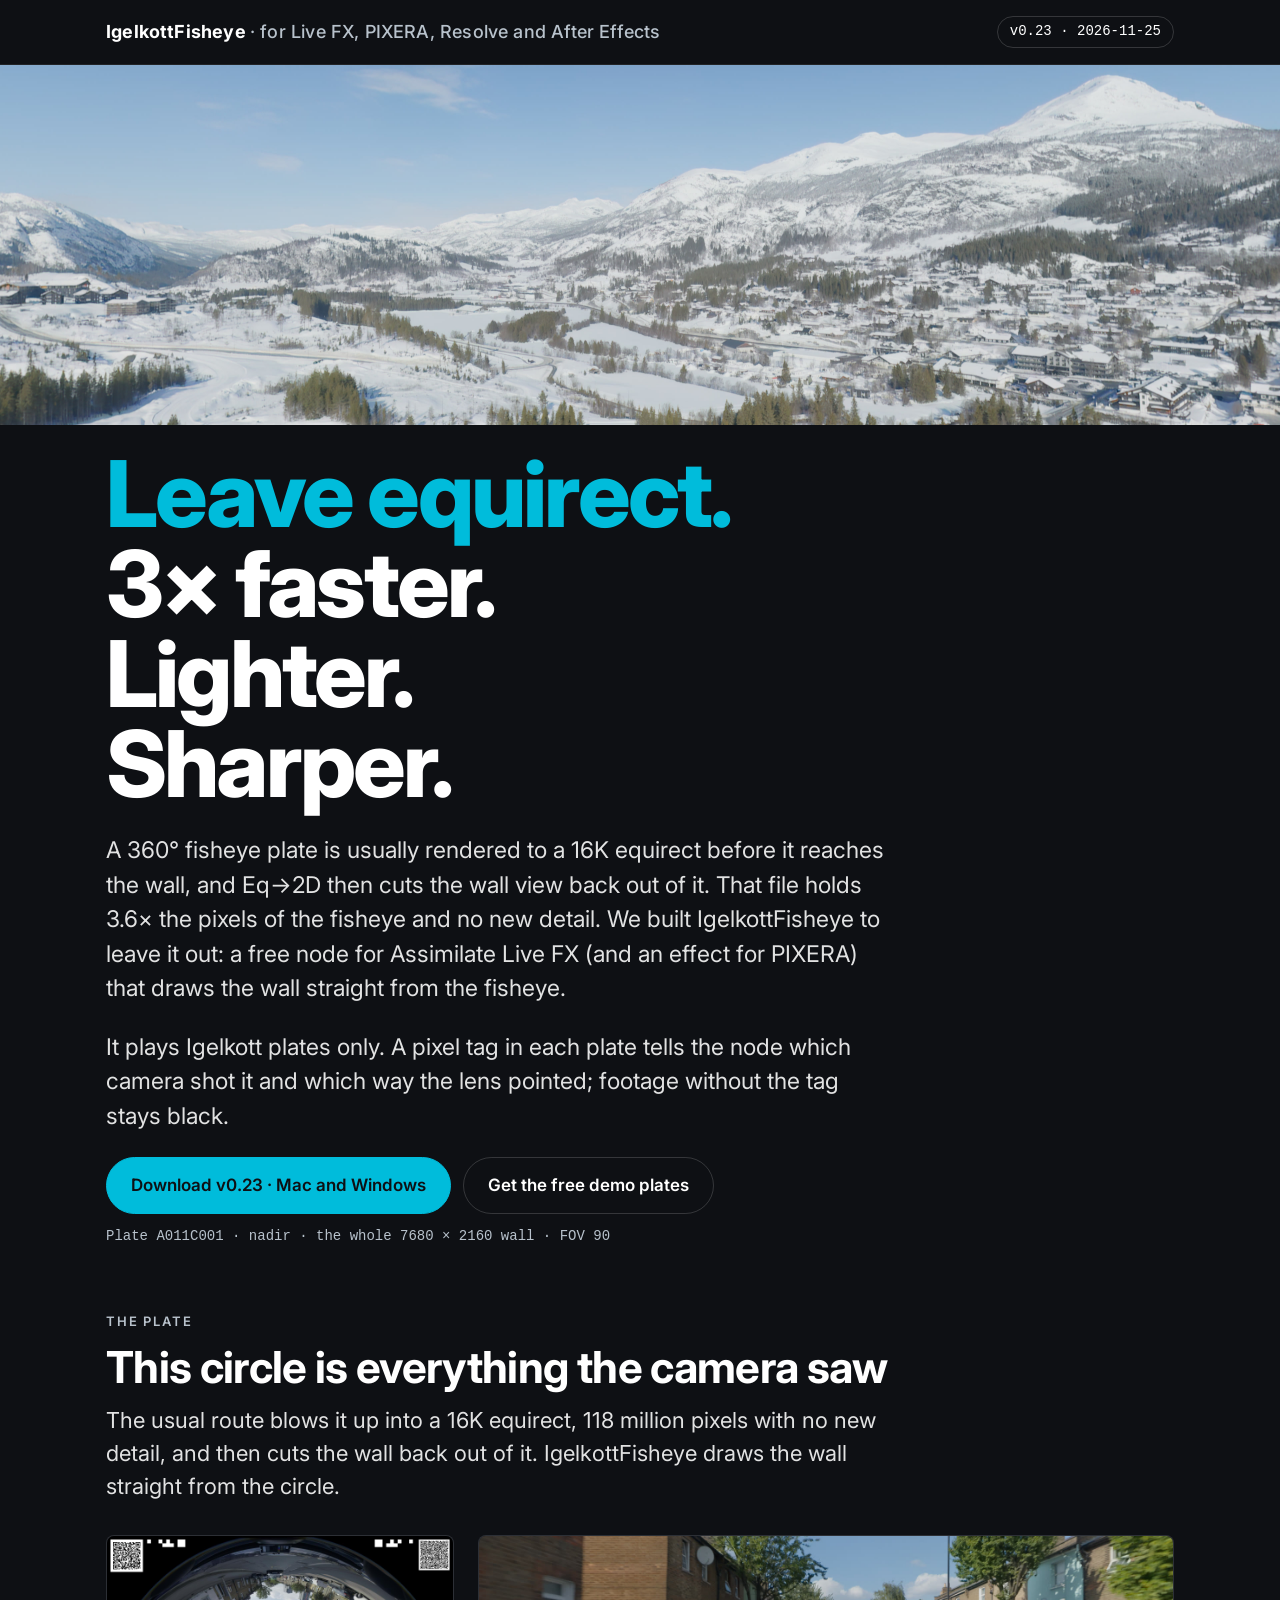
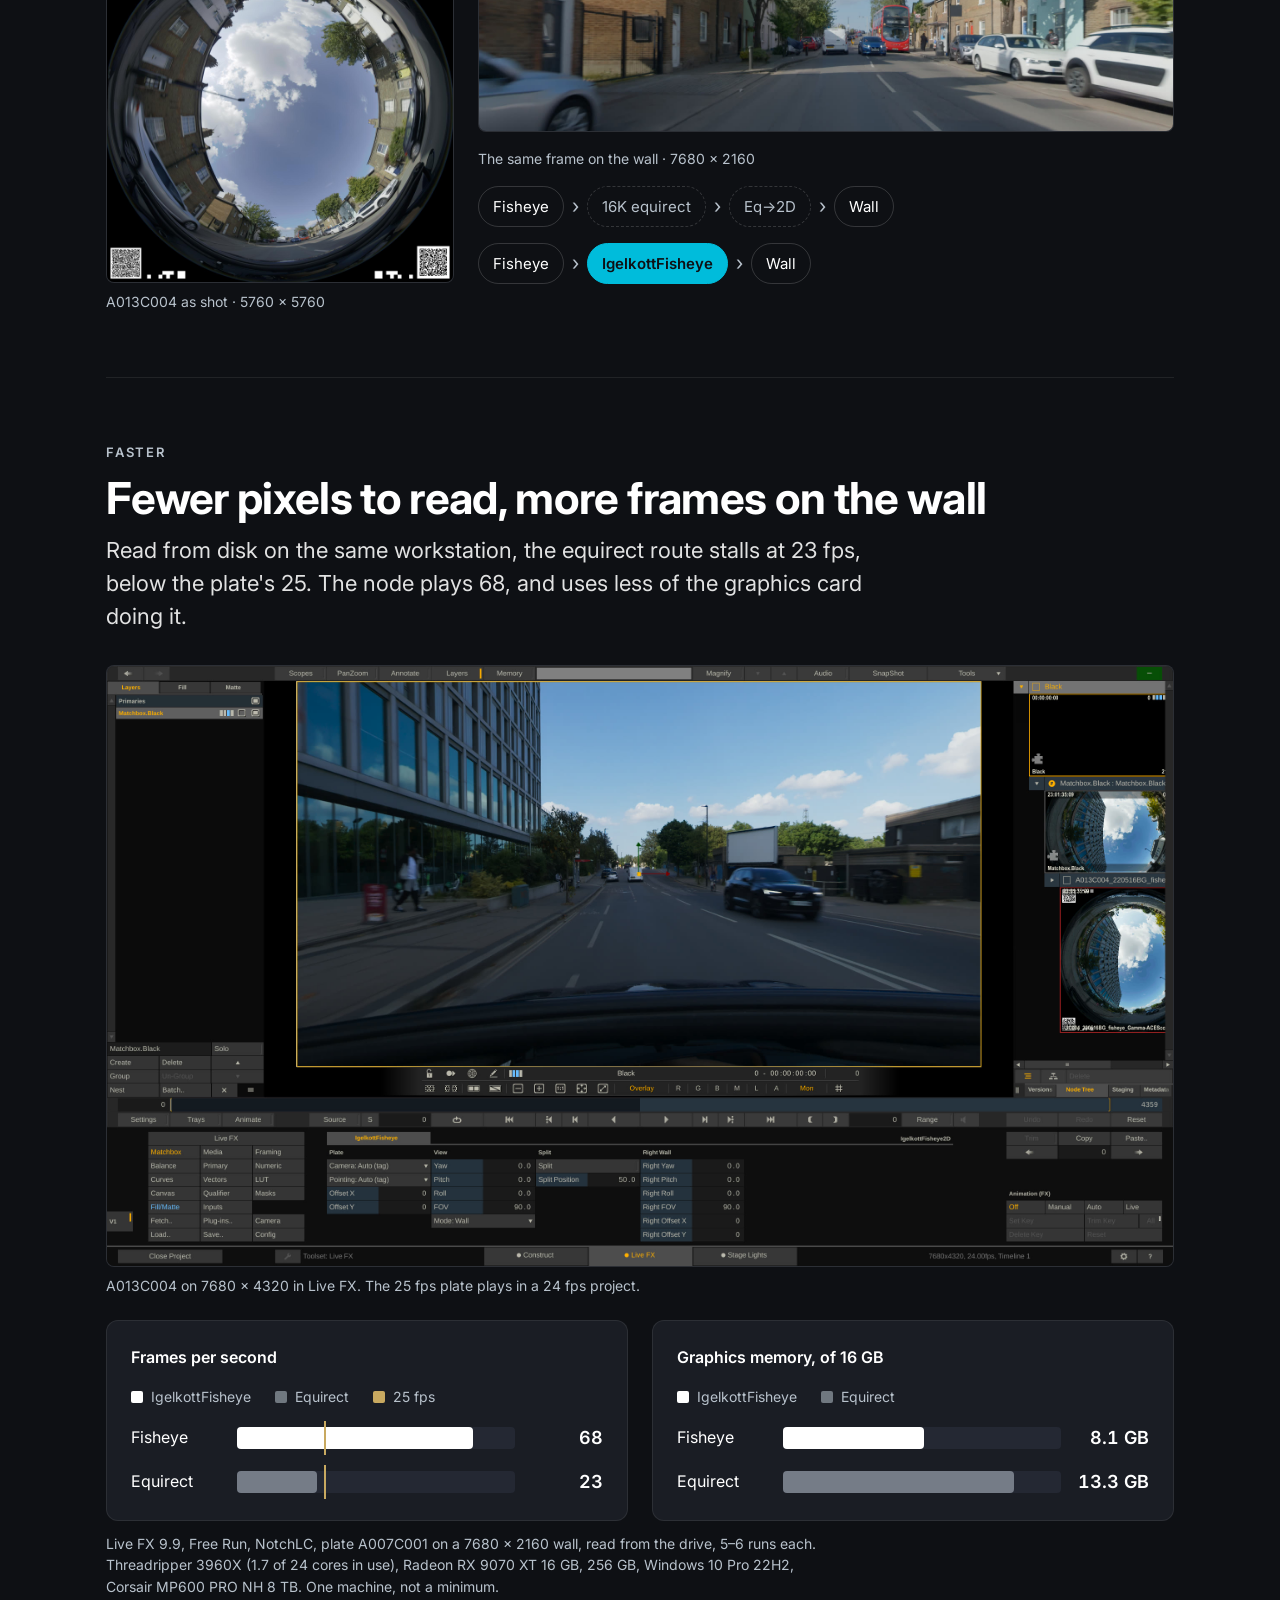
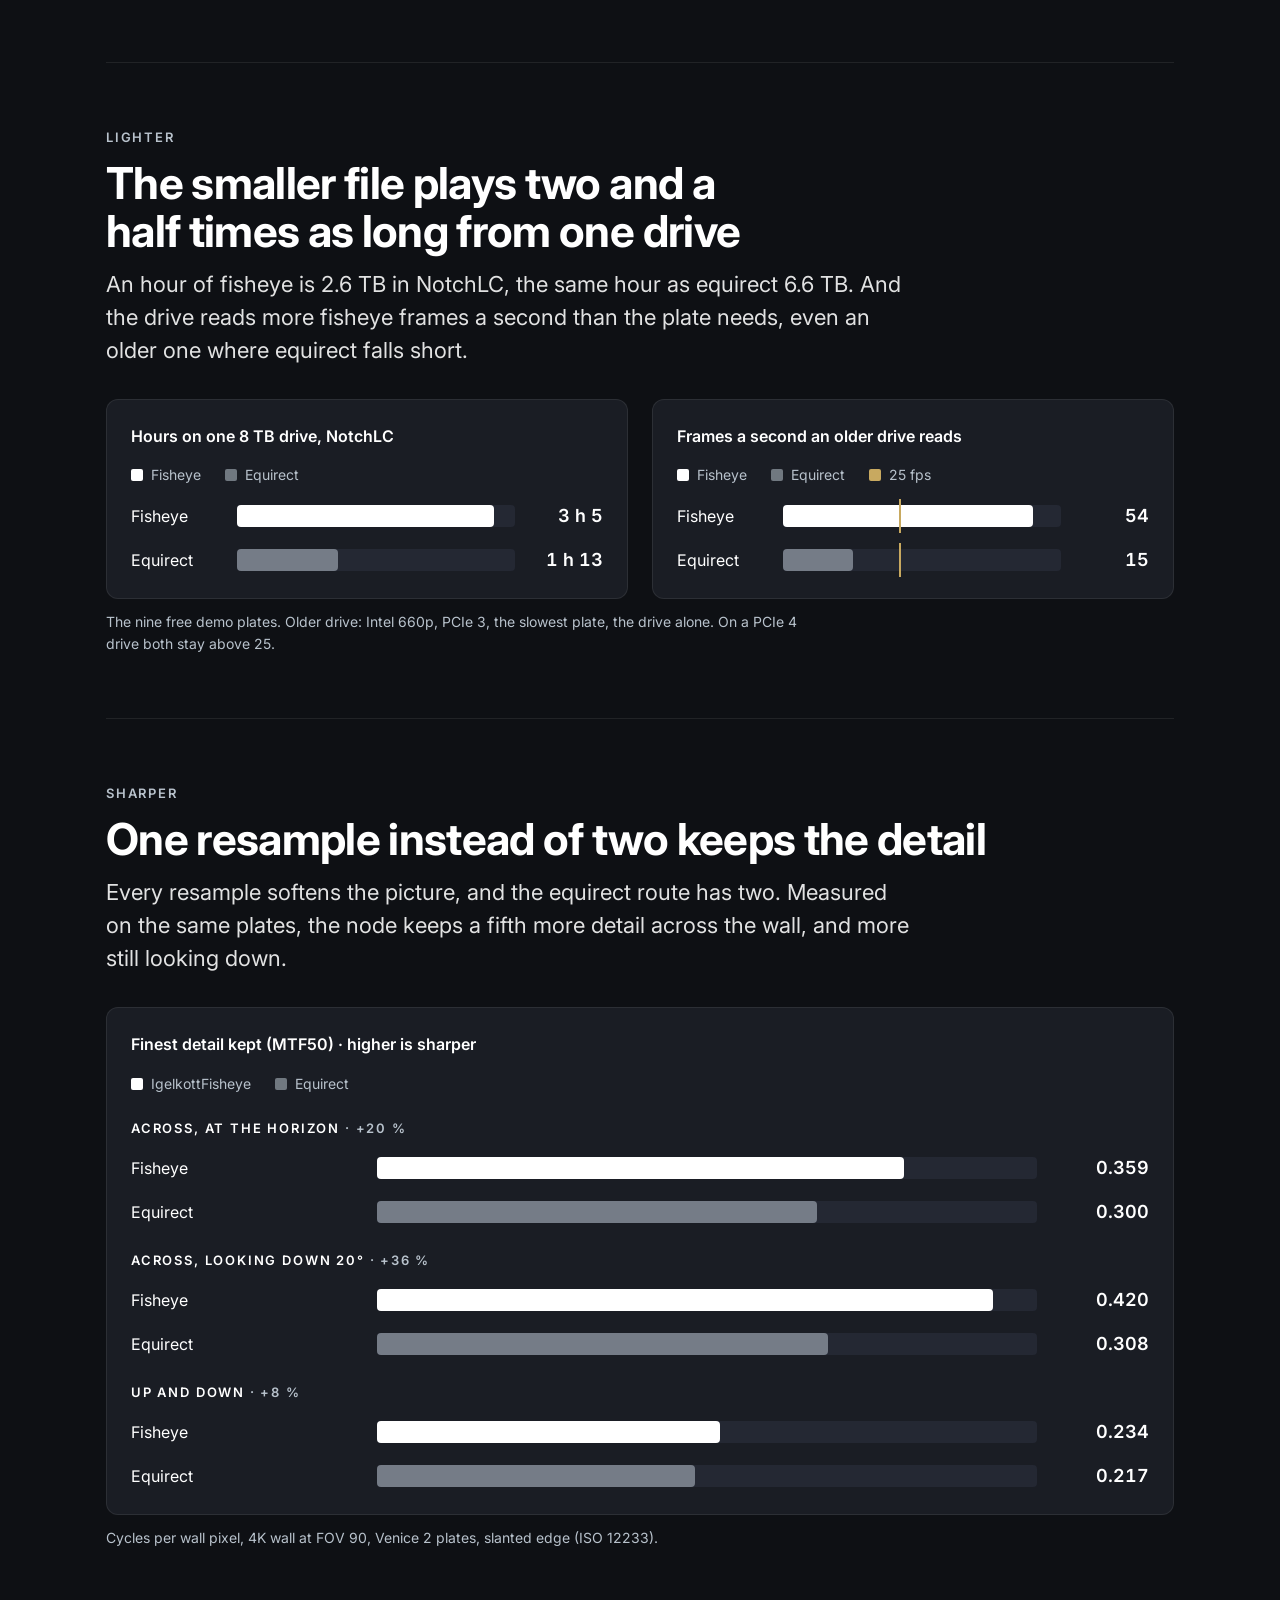
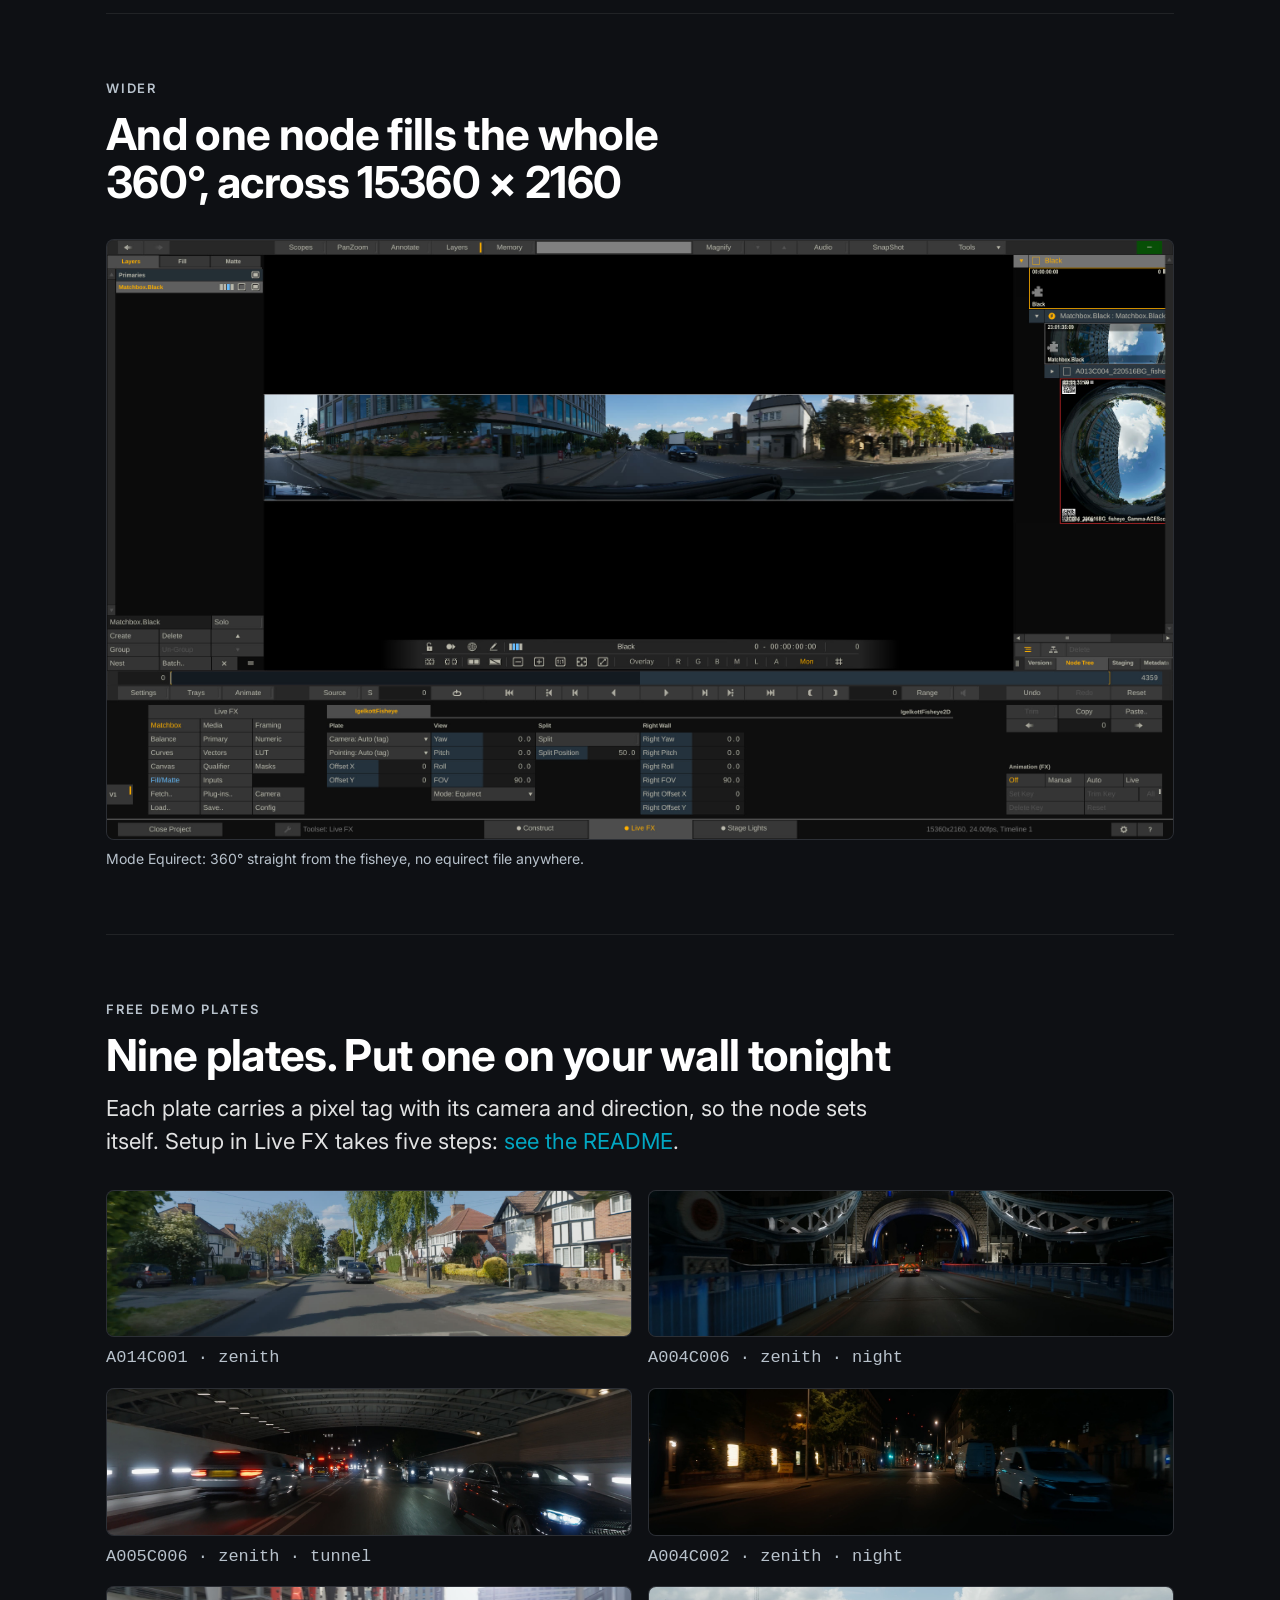
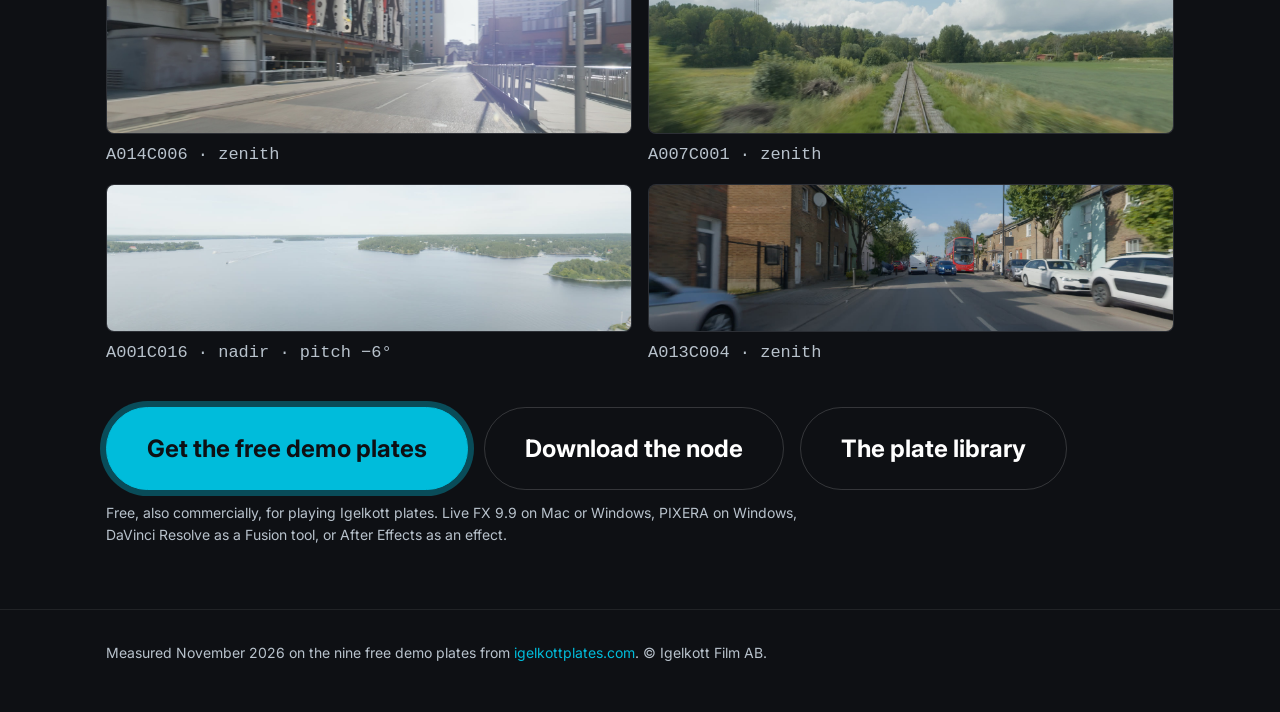
==== commit e63c936b: "0.23: DaVinci Resolve and After Effects editions - Resolve: a Fusion Fuse (resolve/IgelkottFisheye.f" ====
--- a/docs/index.html
+++ b/docs/index.html
@@ -192,8 +192,8 @@
 <body>
 <header class="top">
   <div class="wrap">
-    <div class="brand">IgelkottFisheye <span>· for Live FX and PIXERA</span></div>
-    <div class="pill">v0.22 · 2026-11-24</div>
+    <div class="brand">IgelkottFisheye <span>· for Live FX, PIXERA, Resolve and After Effects</span></div>
+    <div class="pill">v0.23 · 2026-11-25</div>
   </div>
 </header>
 
@@ -205,7 +205,7 @@
   <p class="dek">A 360° fisheye plate is usually rendered to a 16K equirect before it reaches the wall, and <span class="nw">Eq-&gt;2D</span> then cuts the wall view back out of it. That file holds 3.6× the pixels of the fisheye and no new detail. We built IgelkottFisheye to leave it out: a free node for Assimilate Live FX (and an effect for PIXERA) that draws the wall straight from the fisheye.</p>
   <p class="dek">It plays Igelkott plates only. A pixel tag in each plate tells the node which camera shot it and which way the lens pointed; footage without the tag stays black.</p>
   <div class="cta-actions">
-    <a class="btn" href="https://github.com/IgelkottPlates/IgelkottFisheye2D/releases/tag/v0.22">Download v0.22 · Mac and Windows</a>
+    <a class="btn" href="https://github.com/IgelkottPlates/IgelkottFisheye2D/releases/tag/v0.23">Download v0.23 · Mac and Windows</a>
     <a class="btn ghost" href="https://igelkottplates.com/?openDemo=1">Get the free demo plates</a>
   </div>
   <p class="caption mono">Plate A011C001 · nadir · the whole 7680 × 2160 wall · FOV 90</p>
@@ -327,10 +327,10 @@
   </div>
   <div class="cta-actions big">
     <a class="btn" href="https://igelkottplates.com/?openDemo=1">Get the free demo plates</a>
-    <a class="btn ghost" href="https://github.com/IgelkottPlates/IgelkottFisheye2D/releases/tag/v0.22">Download the node</a>
+    <a class="btn ghost" href="https://github.com/IgelkottPlates/IgelkottFisheye2D/releases/tag/v0.23">Download the node</a>
     <a class="btn ghost" href="https://igelkottplates.com">The plate library</a>
   </div>
-  <p class="caption">Free, also commercially, for playing Igelkott plates. Live FX 9.9 on Mac or Windows, or PIXERA on Windows.</p>
+  <p class="caption">Free, also commercially, for playing Igelkott plates. Live FX 9.9 on Mac or Windows, PIXERA on Windows, DaVinci Resolve as a Fusion tool, or After Effects as an effect.</p>
 </section>
 
 </main>
